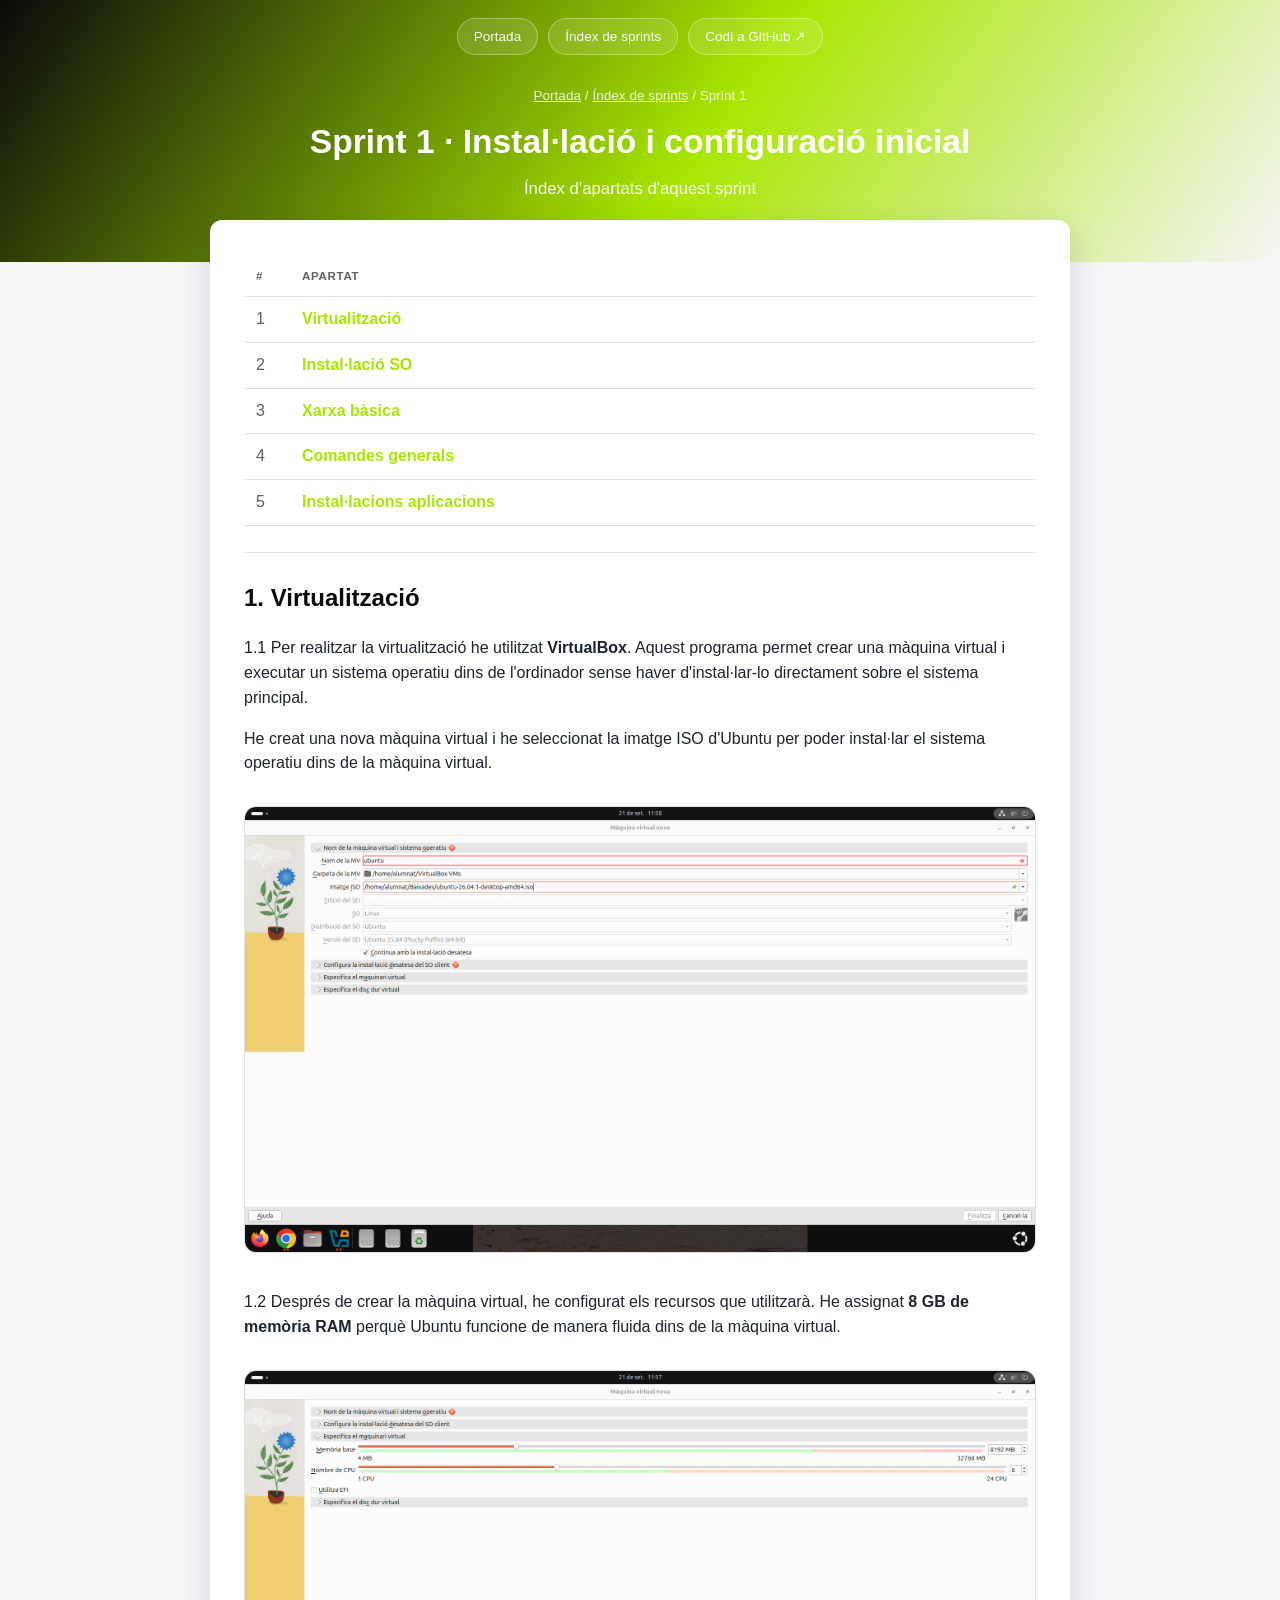
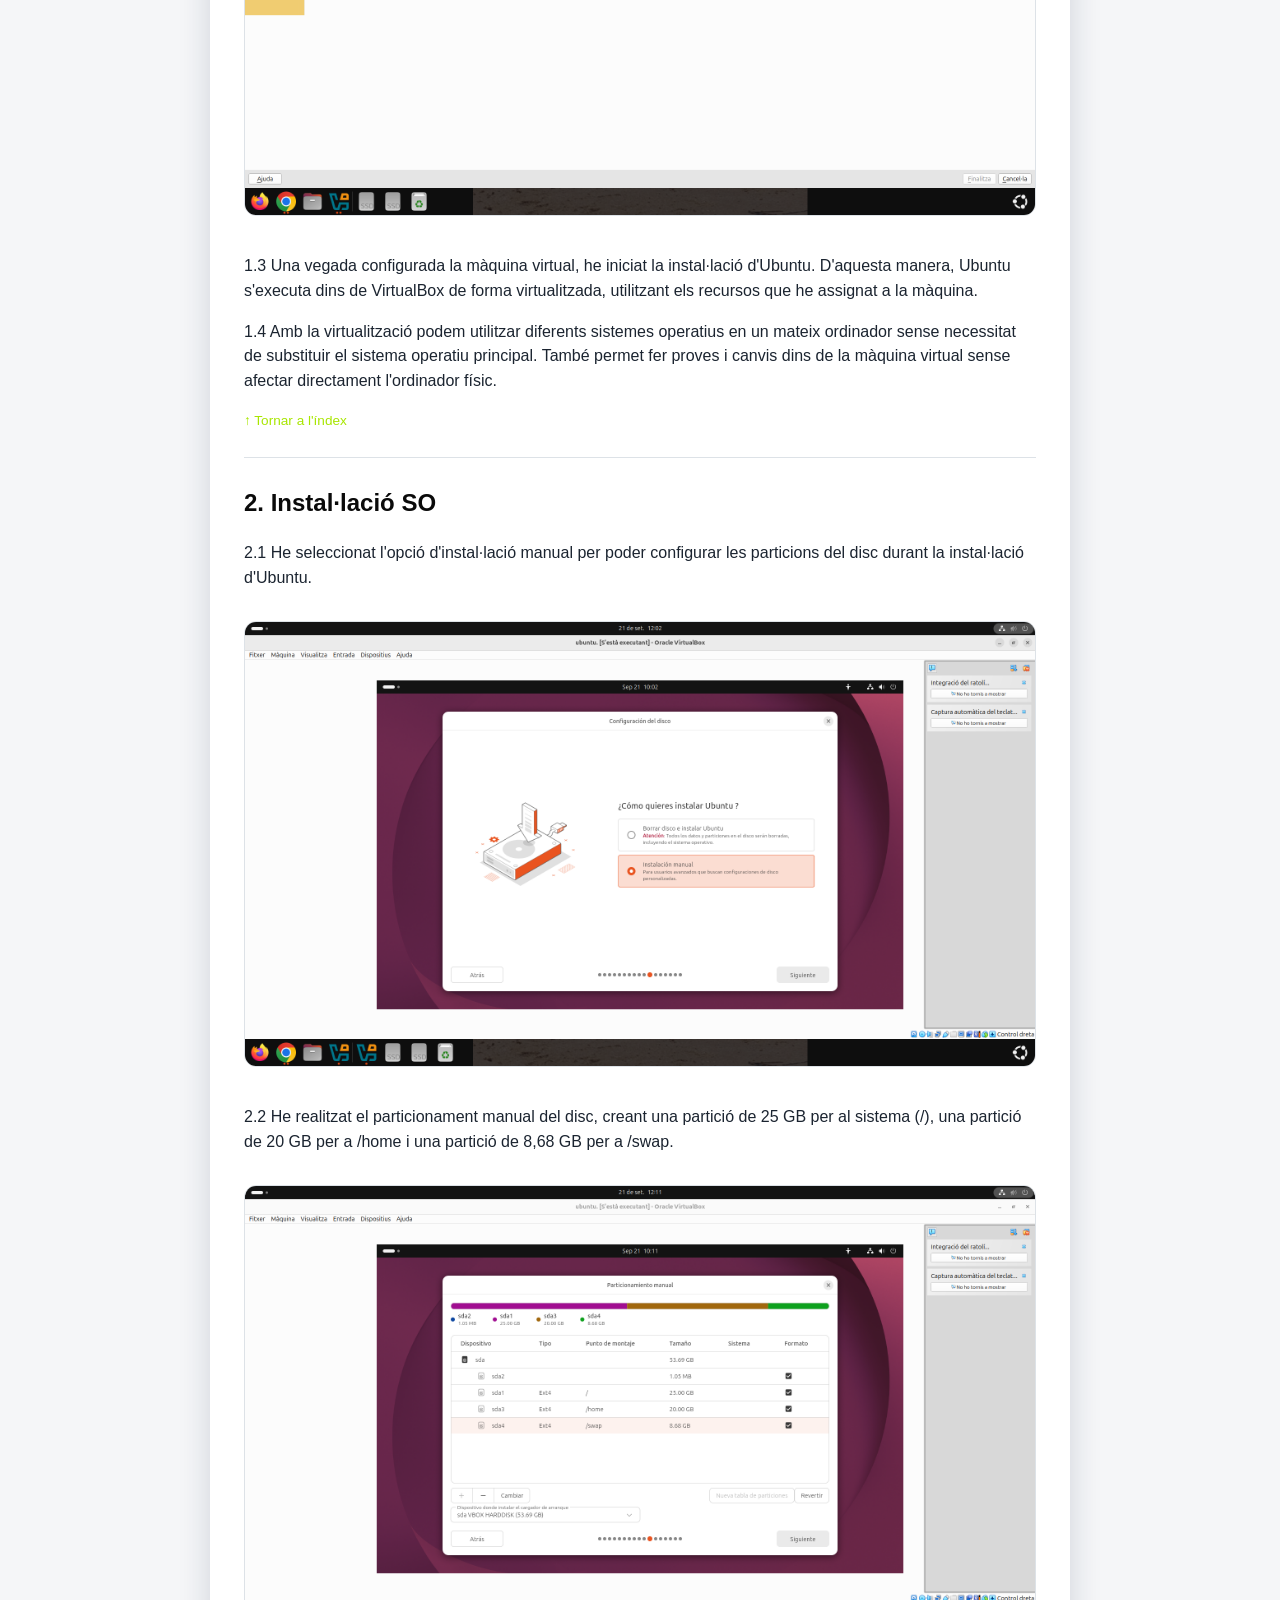
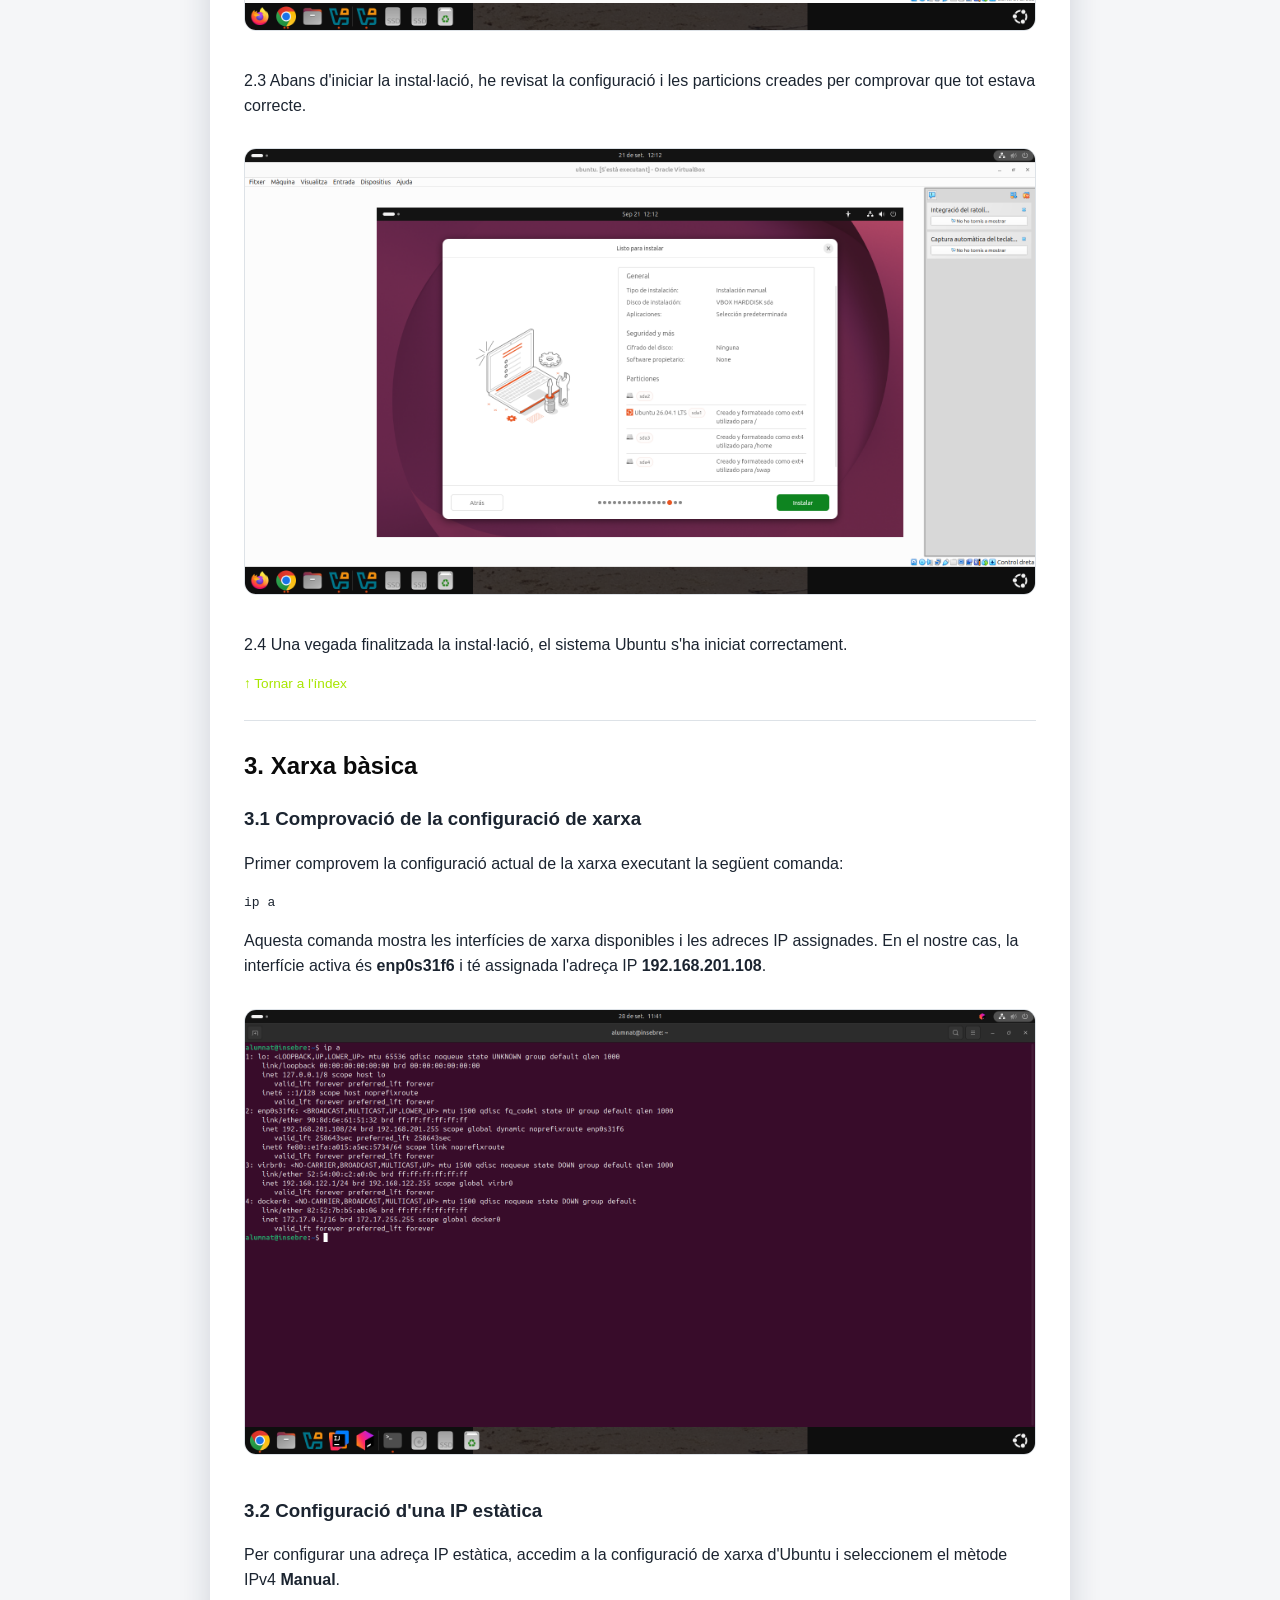
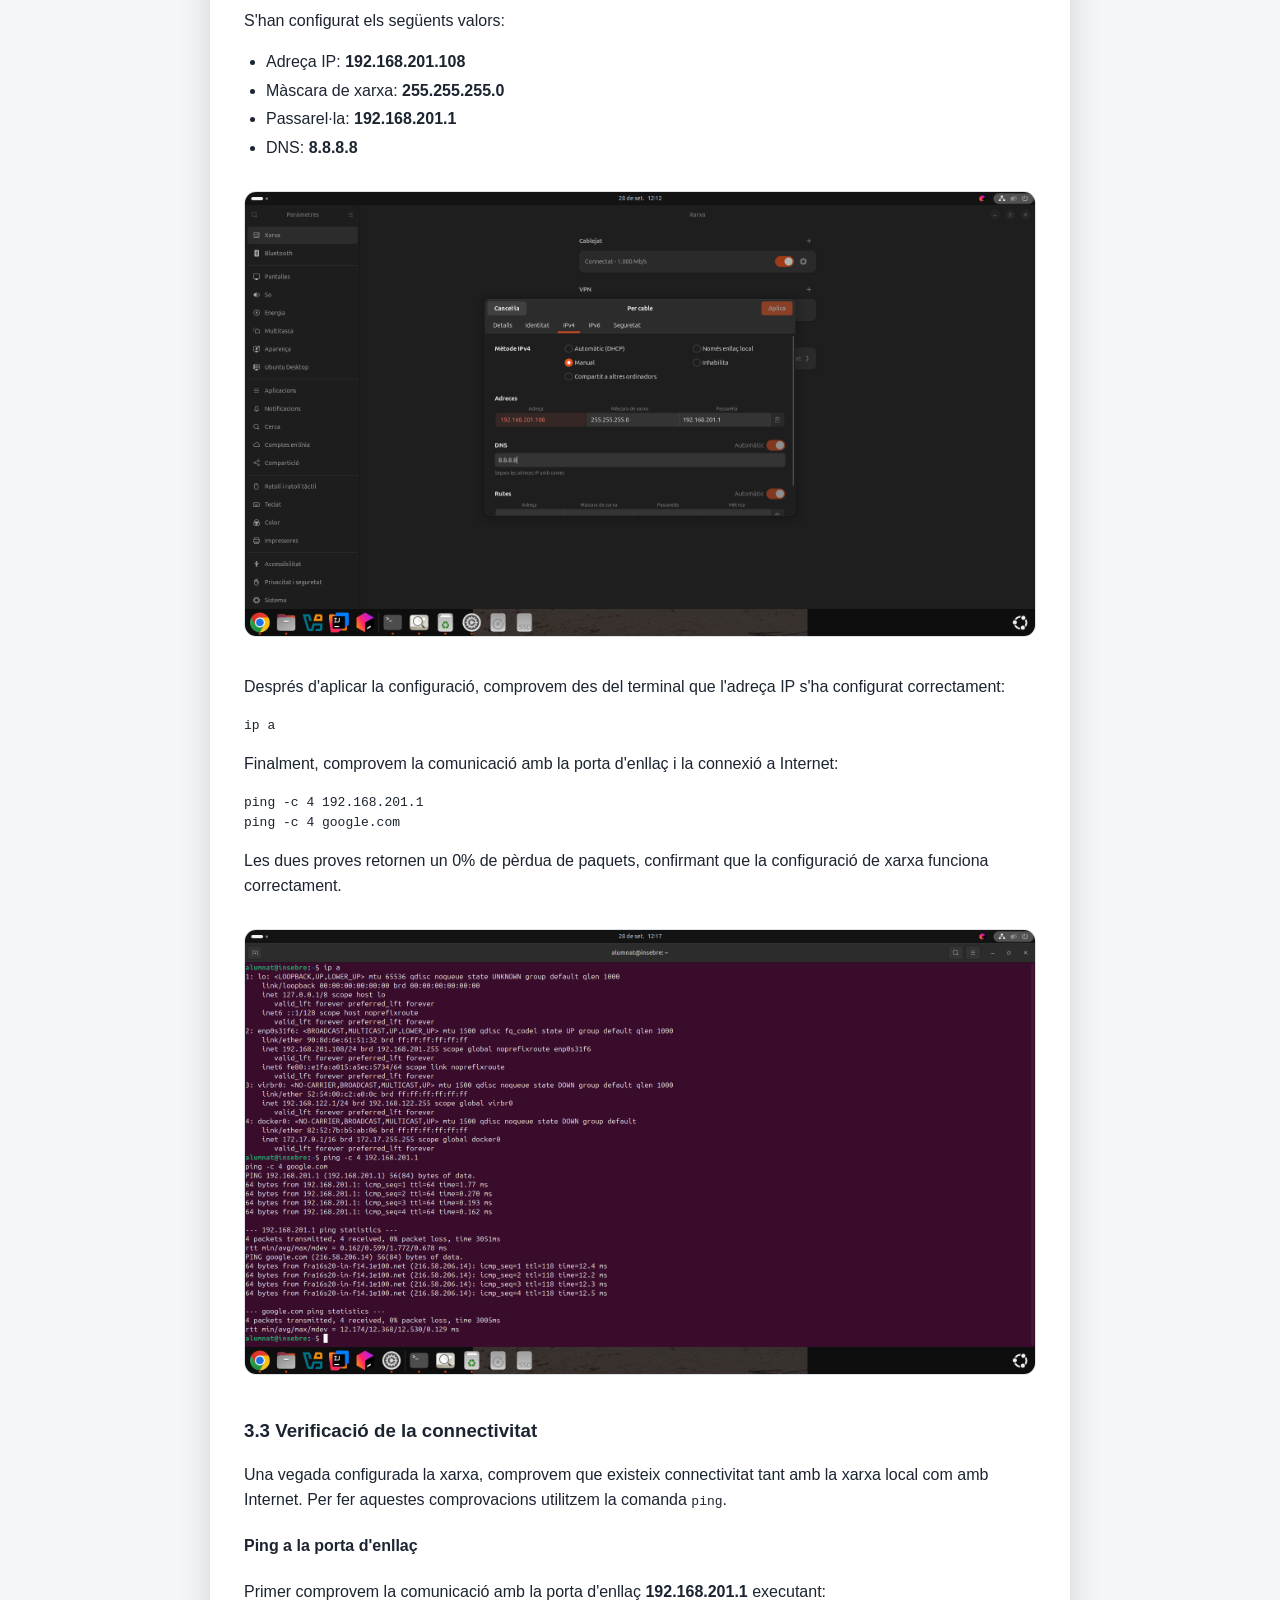
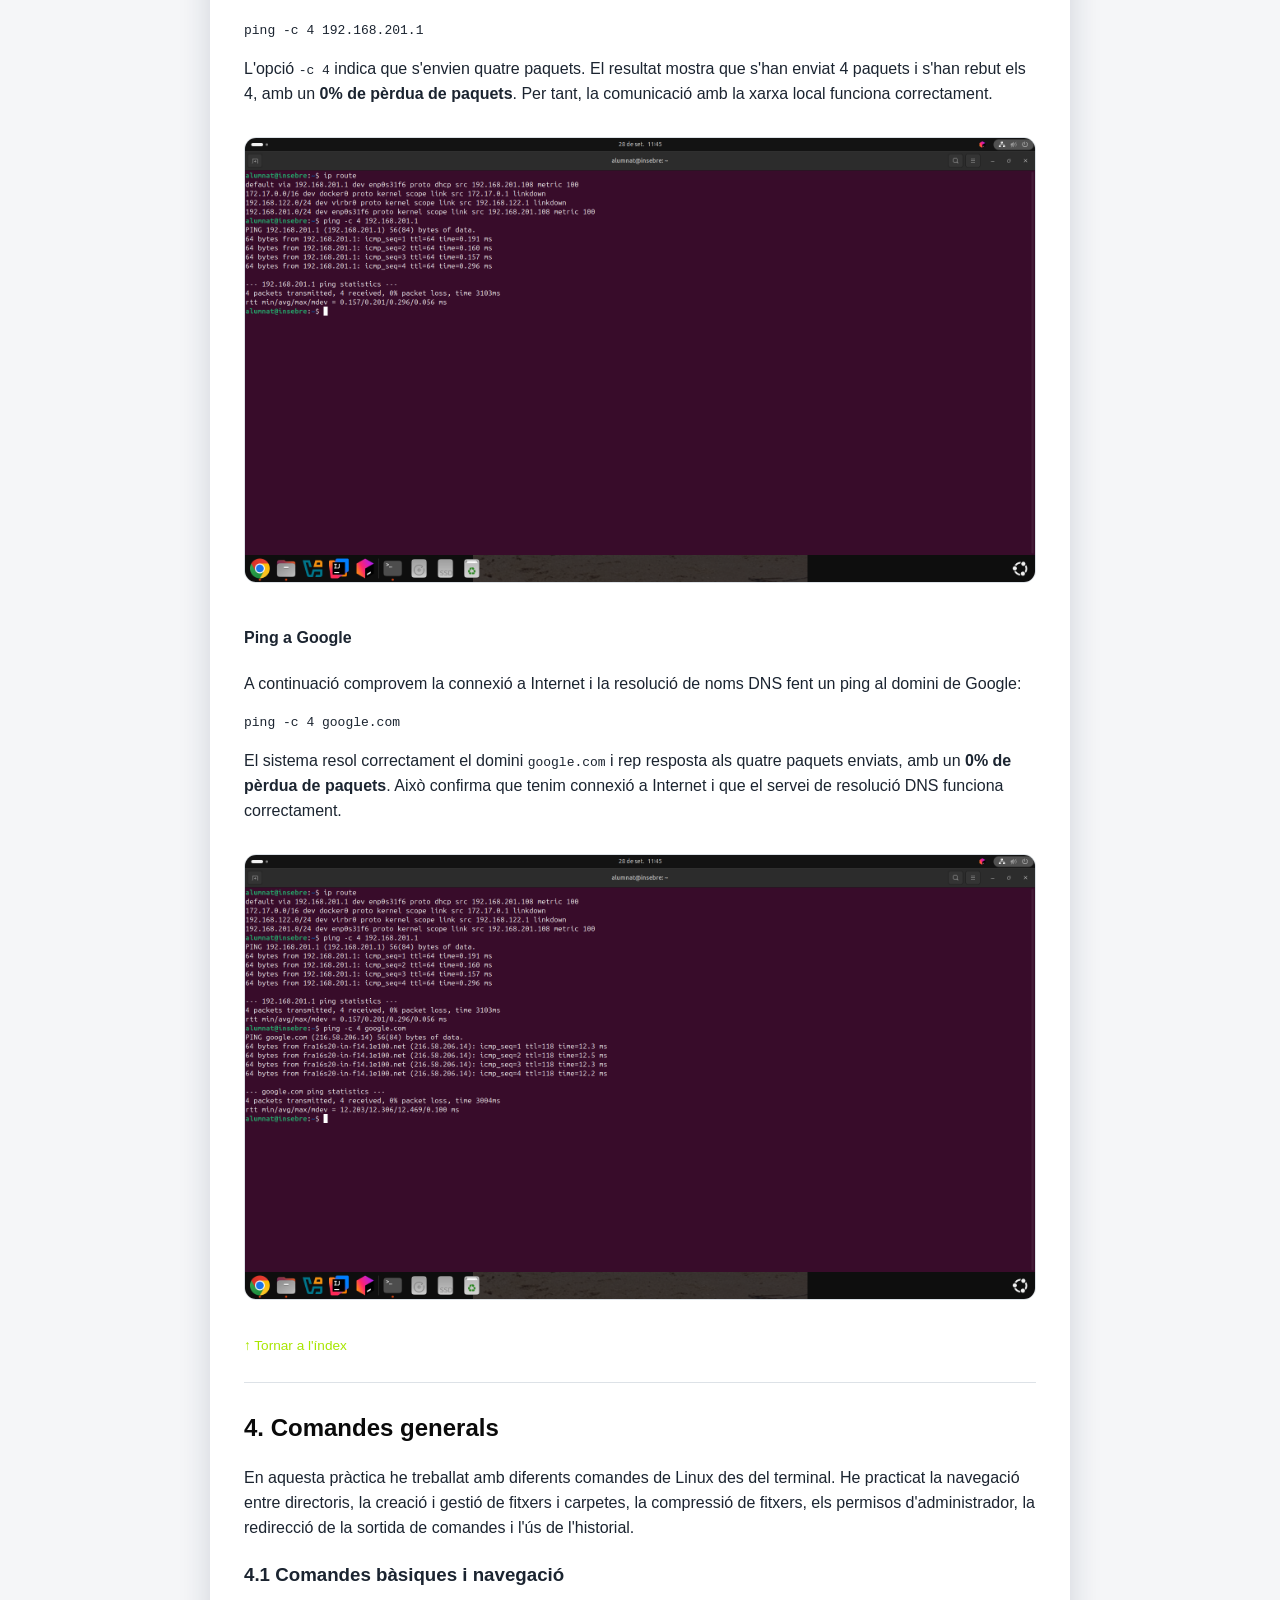
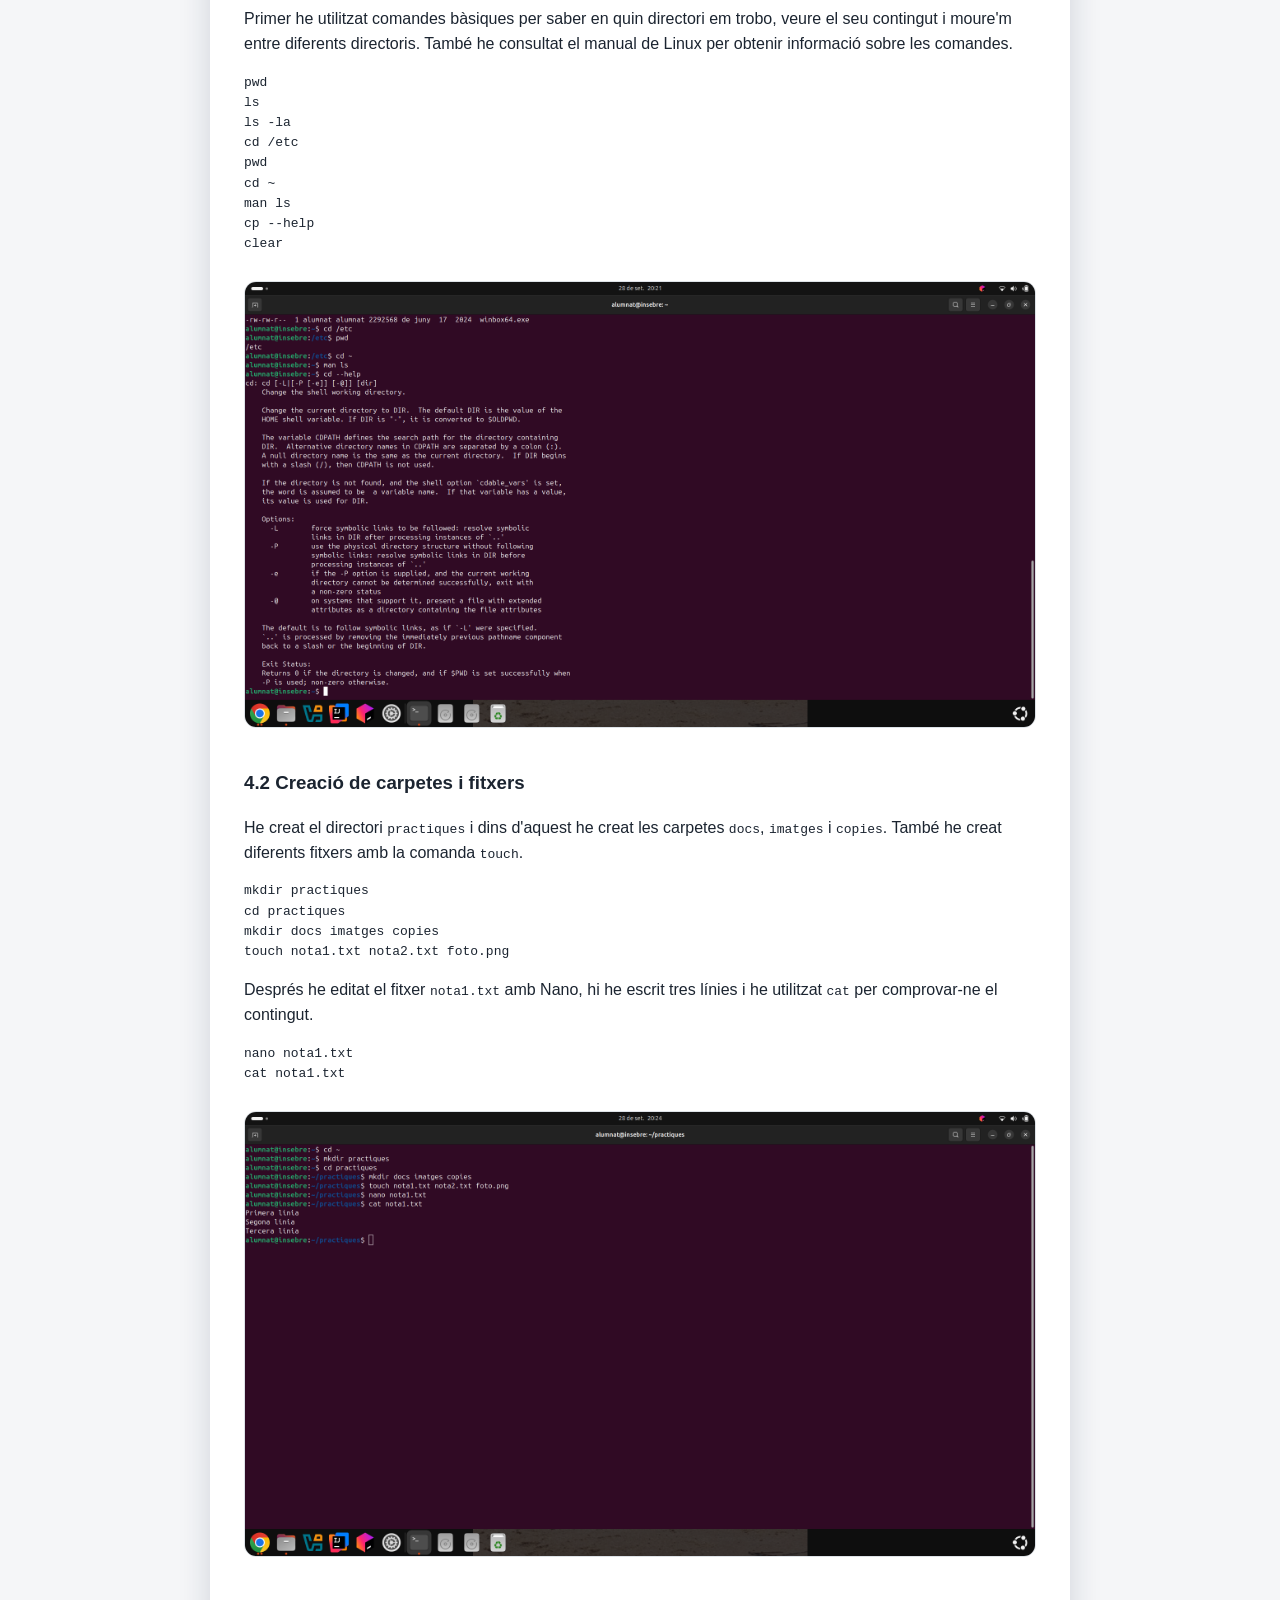
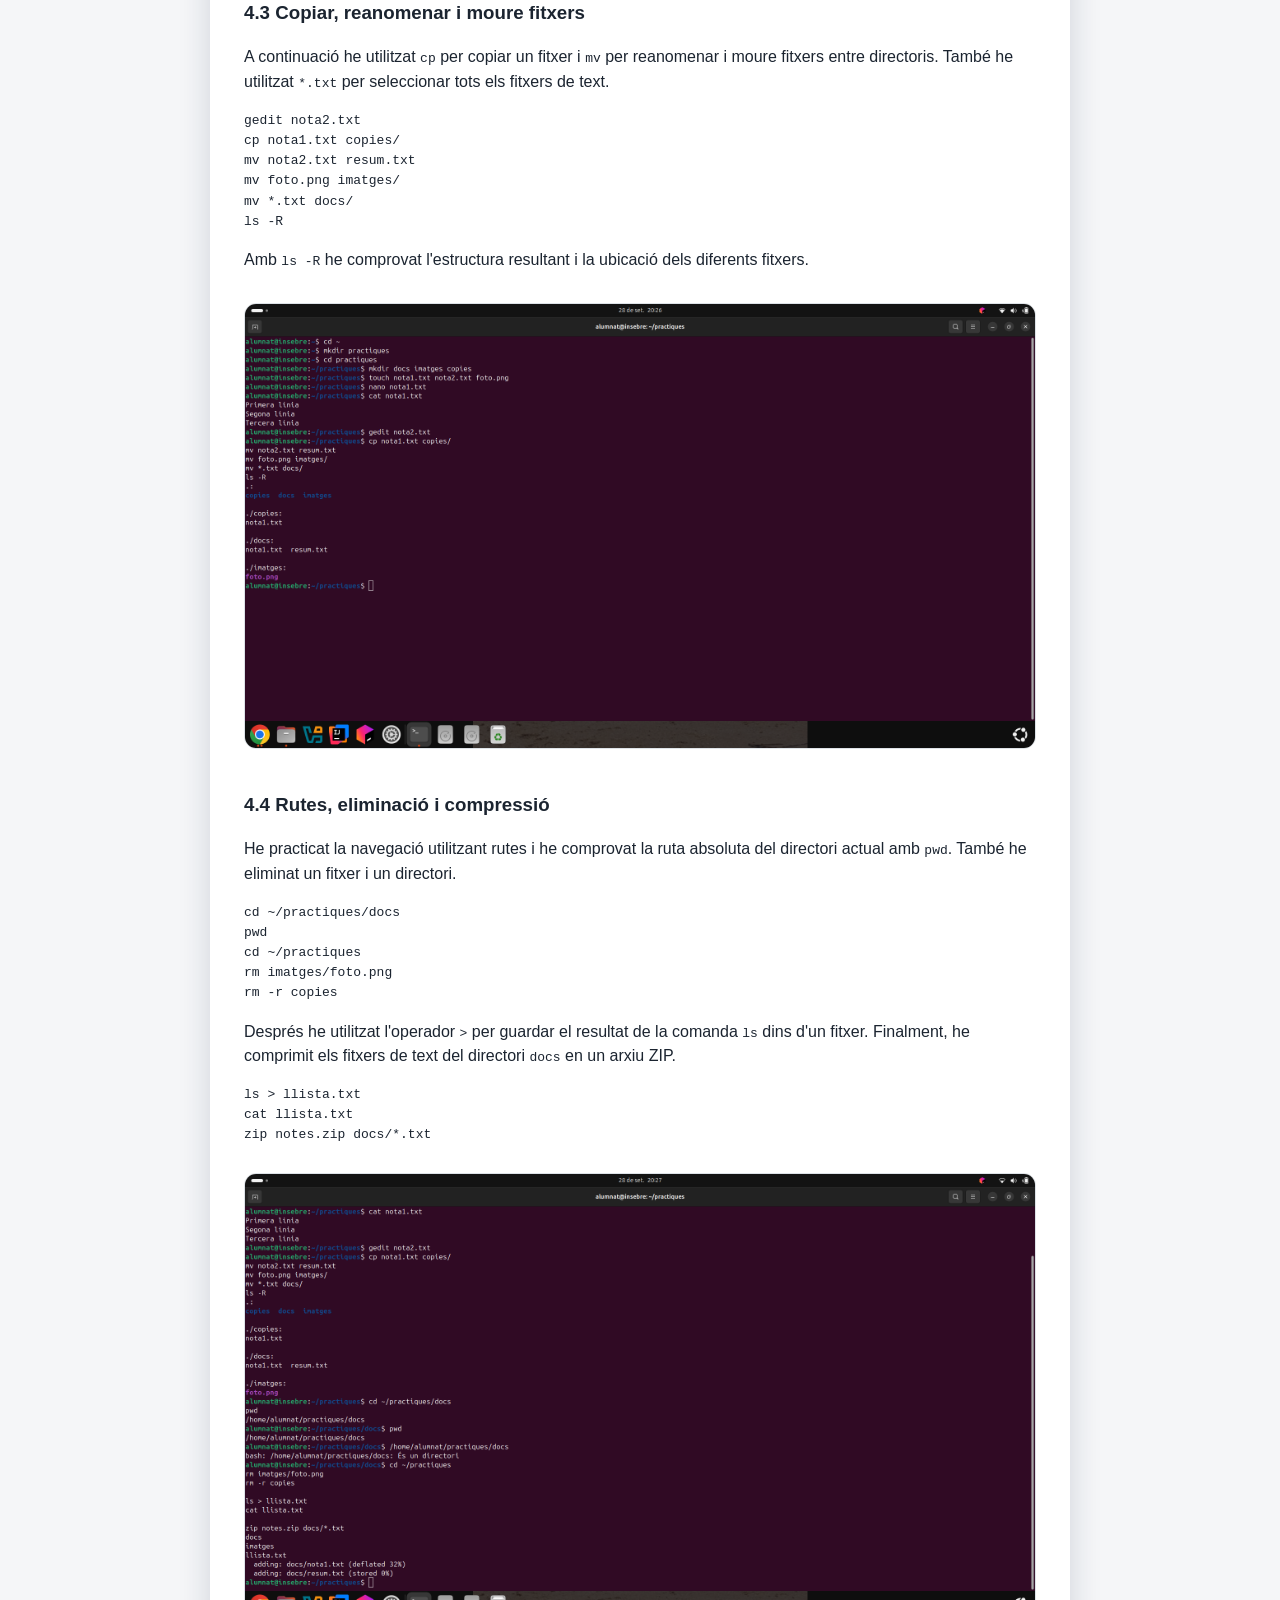
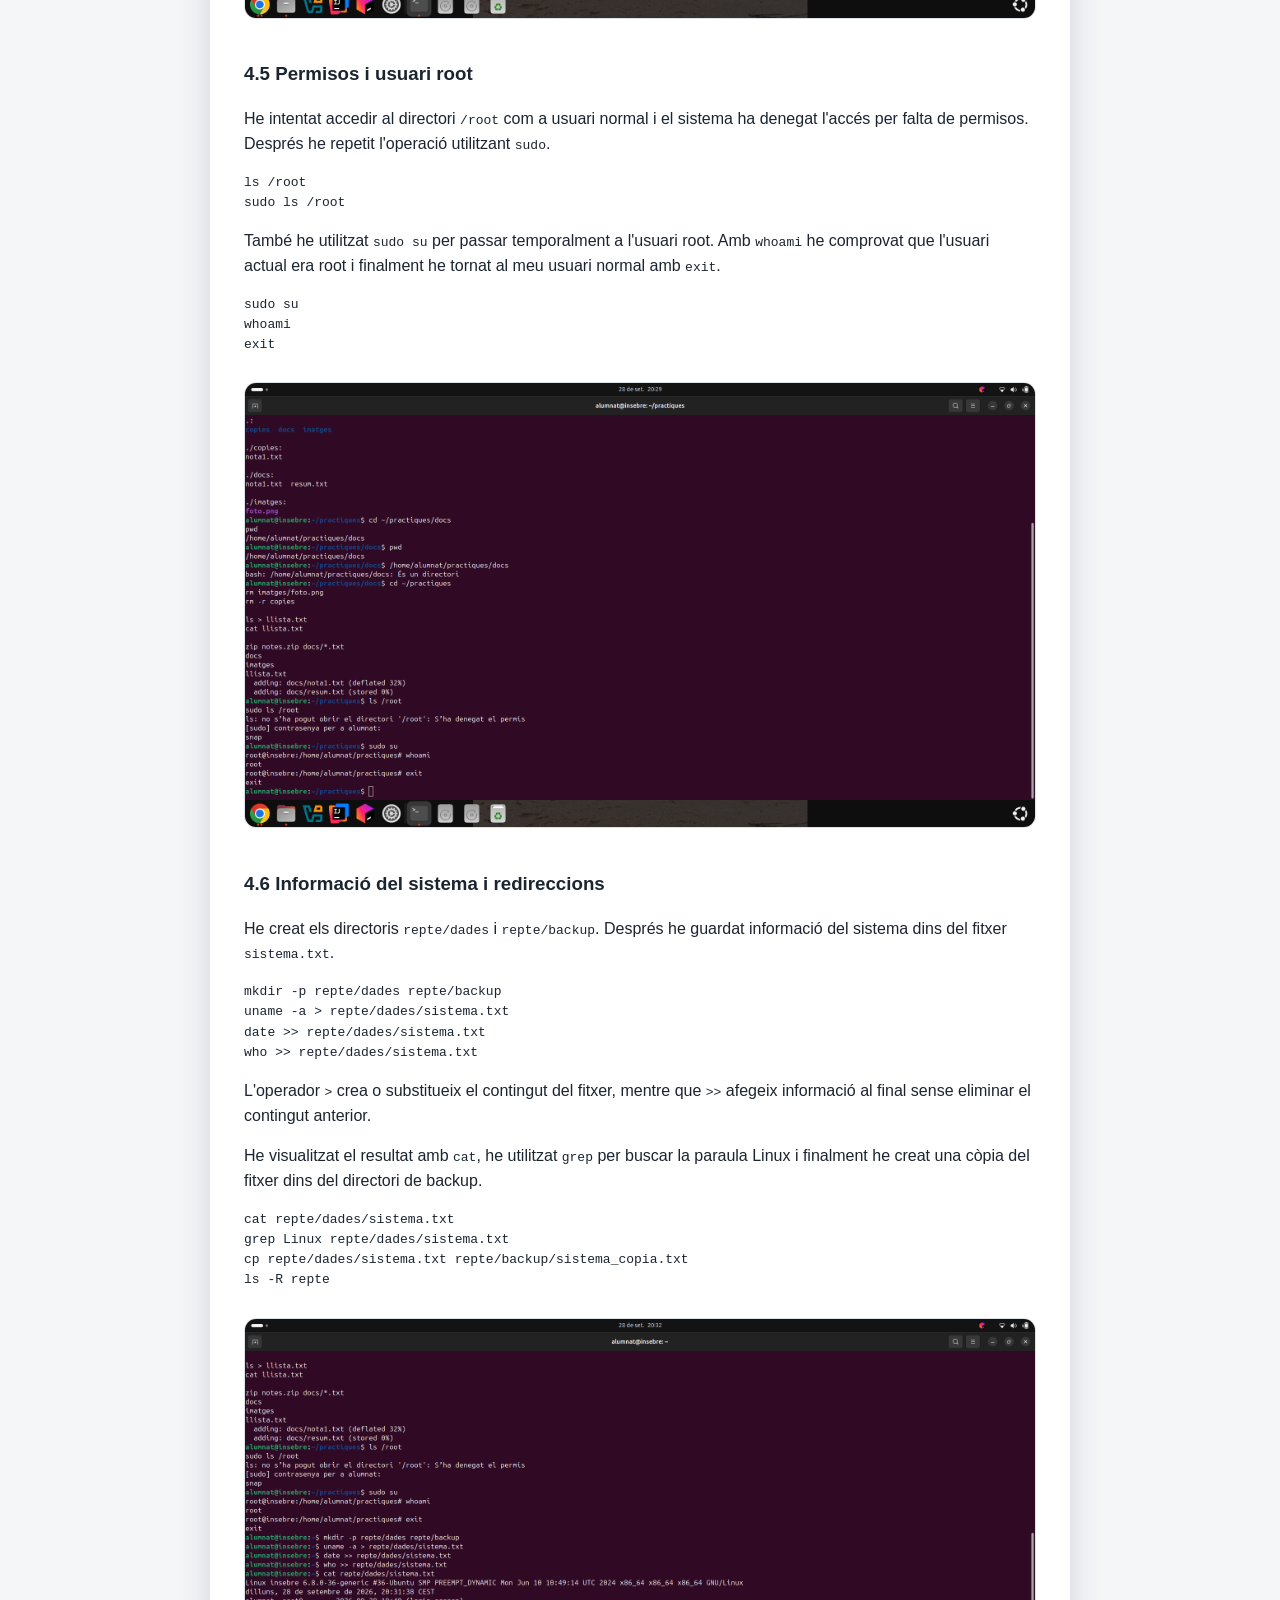
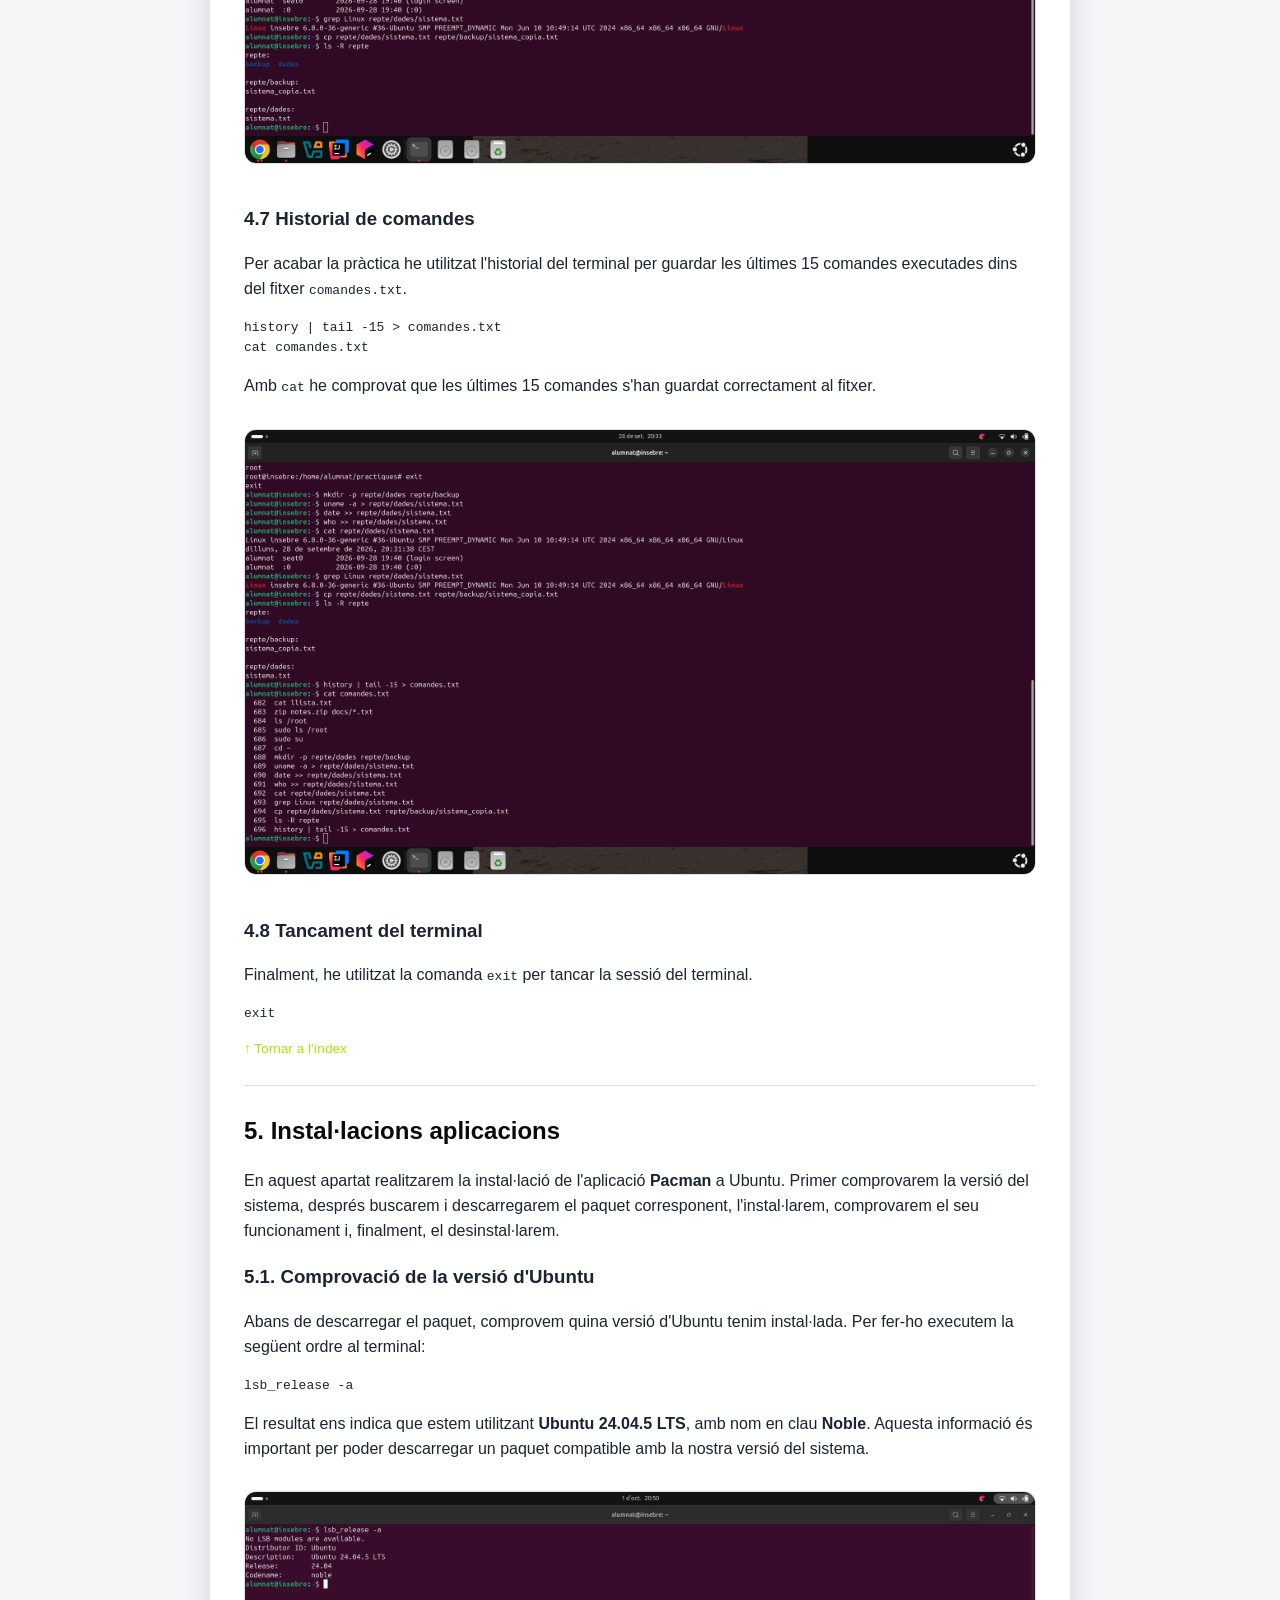
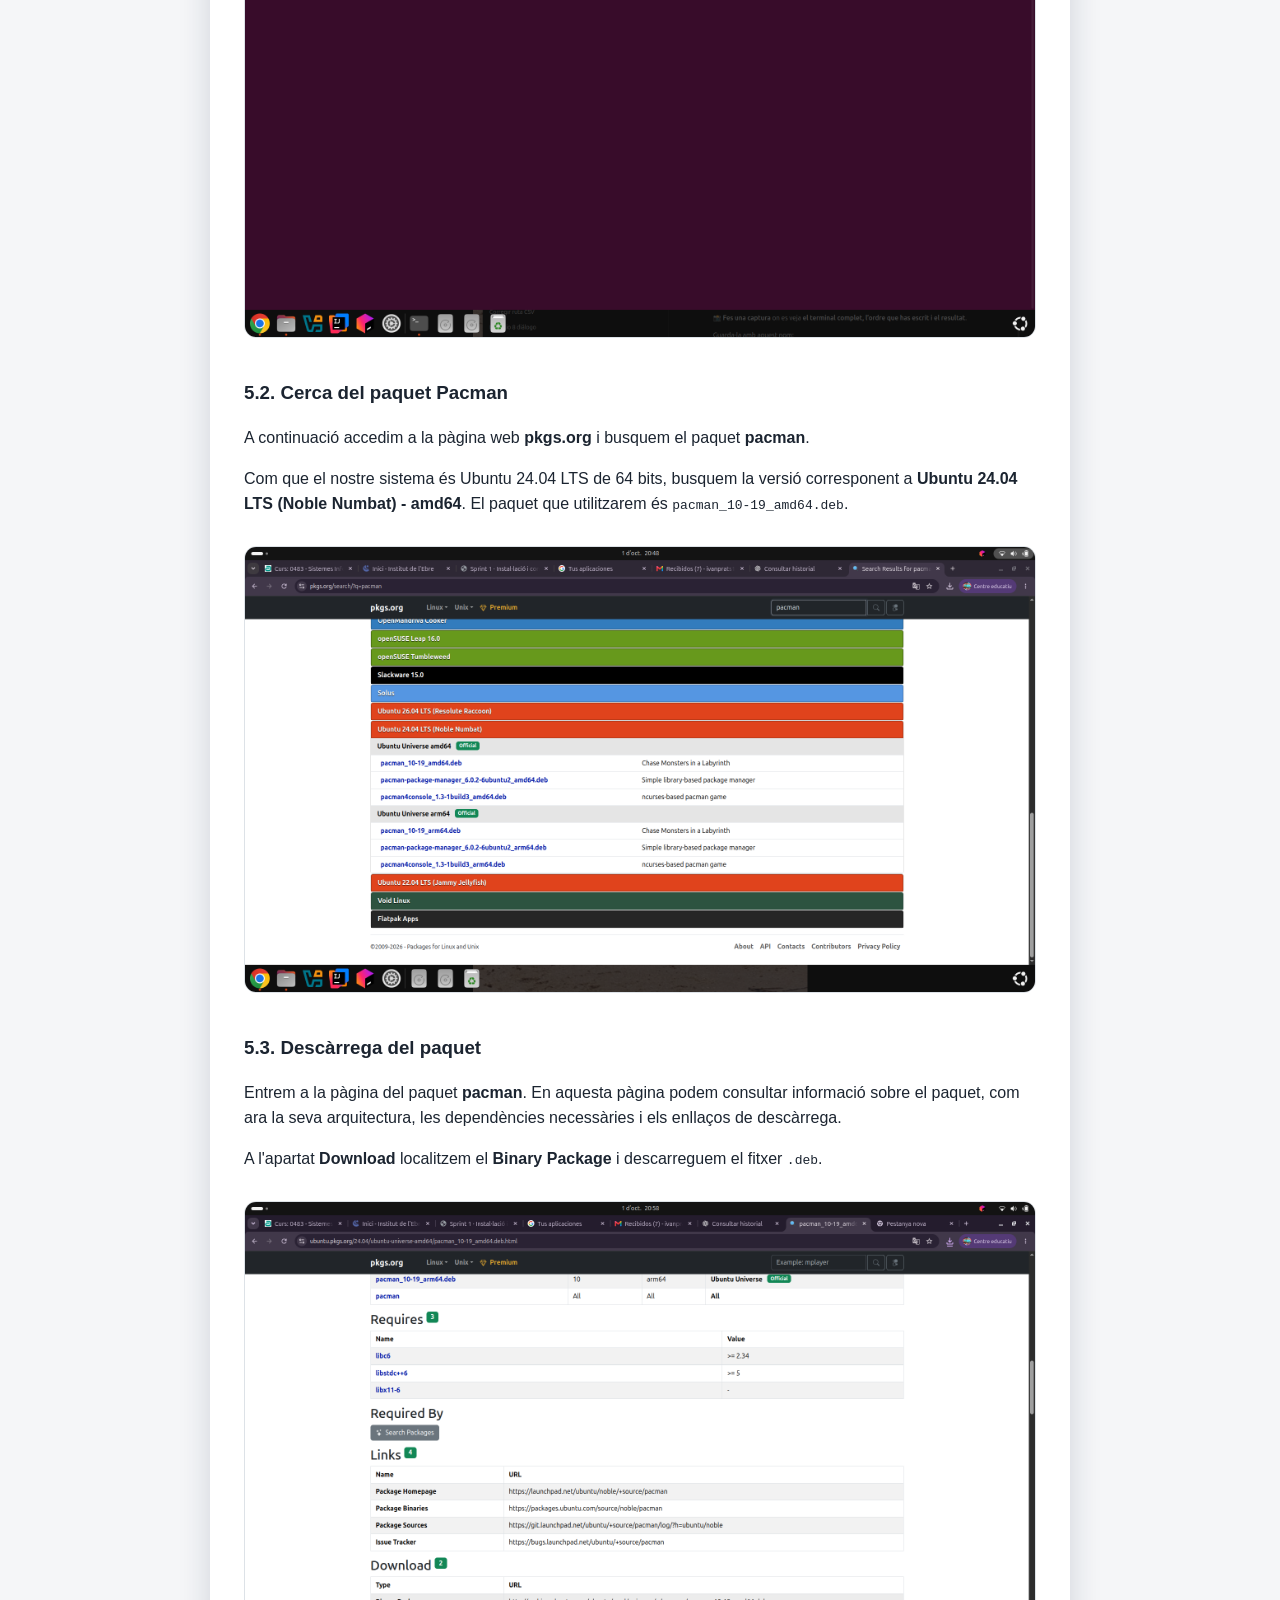
==== sprint1/index.html @ d3eb0d4d "Update index.html" ====
<!DOCTYPE html>
<html lang="ca">
<head>
<meta charset="UTF-8">
<meta name="viewport" content="width=device-width, initial-scale=1.0">
<title>Sprint 1 · Instal·lació i configuració inicial</title>
<link rel="stylesheet" href="../css/estils.css">
</head>
<body>

<header class="hero">
  <nav class="hero-nav">
    <a href="../index.html">Portada</a>
    <a href="../sprints.html">Índex de sprints</a>
    <a href="https://github.com/" target="_blank" rel="noopener">Codi a GitHub ↗</a>
  </nav>

  <div class="hero-titol">
    <p class="miguetes">
      <a href="../index.html">Portada</a> /
      <a href="../sprints.html">Índex de sprints</a> /
      Sprint 1
    </p>

    <h1>Sprint 1 · Instal·lació i configuració inicial</h1>
    <p class="subtitol">Índex d'apartats d'aquest sprint</p>
  </div>
</header>

<main class="contenidor">

<section class="panell">

<a id="index-apartats"></a>

<table class="taula-apartats">
  <thead>
    <tr>
      <th>#</th>
      <th>Apartat</th>
    </tr>
  </thead>

  <tbody>
    <tr><td>1</td><td><a href="#apartat1">Virtualització</a></td></tr>
    <tr><td>2</td><td><a href="#apartat2">Instal·lació SO</a></td></tr>
    <tr><td>3</td><td><a href="#apartat3">Xarxa bàsica</a></td></tr>
    <tr><td>4</td><td><a href="#apartat4">Comandes generals</a></td></tr>
    <tr><td>5</td><td><a href="#apartat5">Instal·lacions aplicacions</a></td></tr>
  </tbody>
</table>

<article class="apartat" id="apartat1">

<h2>1. Virtualització</h2>

<p>
1.1 Per realitzar la virtualització he utilitzat <strong>VirtualBox</strong>.
Aquest programa permet crear una màquina virtual i executar un sistema
operatiu dins de l'ordinador sense haver d'instal·lar-lo directament
sobre el sistema principal.
</p>

<p>
He creat una nova màquina virtual i he seleccionat la imatge ISO
d'Ubuntu per poder instal·lar el sistema operatiu dins de la màquina
virtual.
</p>

<img src="../img/creació-màquina.png"
     alt="Creació de la màquina virtual amb VirtualBox">


<p>
1.2 Després de crear la màquina virtual, he configurat els recursos
que utilitzarà. He assignat <strong>8 GB de memòria RAM</strong>
perquè Ubuntu funcione de manera fluida dins de la màquina virtual.
</p>

<img src="../img/configuracio-recursos.png"
     alt="Configuració dels recursos de la màquina virtual">


<p>
1.3 Una vegada configurada la màquina virtual, he iniciat la instal·lació
d'Ubuntu. D'aquesta manera, Ubuntu s'executa dins de VirtualBox de forma
virtualitzada, utilitzant els recursos que he assignat a la màquina.
</p>


<p>
1.4 Amb la virtualització podem utilitzar diferents sistemes operatius
en un mateix ordinador sense necessitat de substituir el sistema
operatiu principal. També permet fer proves i canvis dins de la màquina
virtual sense afectar directament l'ordinador físic.
</p>
<p class="tornar-index">
  <a href="#index-apartats">↑ Tornar a l'índex</a>
</p>
</article>
<!-- ================================================= -->
<!-- 2. INSTAL·LACIÓ SO                                -->
<!-- ================================================= -->

<article class="apartat" id="apartat2">

<h2>2. Instal·lació SO</h2>

<p>
2.1 He seleccionat l'opció d'instal·lació manual per poder configurar
les particions del disc durant la instal·lació d'Ubuntu.
</p>

<img src="../img/instalacio-manual.png"
     alt="Selecció de la instal·lació manual d'Ubuntu">


<p>
2.2 He realitzat el particionament manual del disc, creant una partició
de 25 GB per al sistema (/), una partició de 20 GB per a /home
i una partició de 8,68 GB per a /swap.
</p>

<img src="../img/particions.png"
     alt="Particionament manual del disc">


<p>
2.3 Abans d'iniciar la instal·lació, he revisat la configuració i
les particions creades per comprovar que tot estava correcte.
</p>

<img src="../img/dades-finals-instalacio.png"
     alt="Comprovació final abans d'instal·lar Ubuntu">


<p>
2.4 Una vegada finalitzada la instal·lació, el sistema Ubuntu s'ha iniciat
correctament.
</p>

<p class="tornar-index">
  <a href="#index-apartats">↑ Tornar a l'índex</a>
</p>

</article>

<!-- ================================================= -->
<!-- 6. XARXA BÀSICA                                   -->
<!-- ================================================= -->

<article class="apartat" id="apartat3">

<h2>3. Xarxa bàsica</h2>


<h3>3.1 Comprovació de la configuració de xarxa</h3>

<p>
Primer comprovem la configuració actual de la xarxa executant
la següent comanda:
</p>

<pre><code>ip a</code></pre>

<p>
Aquesta comanda mostra les interfícies de xarxa disponibles i
les adreces IP assignades. En el nostre cas, la interfície activa
és <strong>enp0s31f6</strong> i té assignada l'adreça IP
<strong>192.168.201.108</strong>.
</p>

<img src="../img/ip-a.png"
     alt="Resultat de la comanda ip a">


<h3>3.2 Configuració d'una IP estàtica</h3>

<p>
Per configurar una adreça IP estàtica, accedim a la configuració
de xarxa d'Ubuntu i seleccionem el mètode IPv4
<strong>Manual</strong>.
</p>

<p>S'han configurat els següents valors:</p>

<ul>
  <li>Adreça IP: <strong>192.168.201.108</strong></li>
  <li>Màscara de xarxa: <strong>255.255.255.0</strong></li>
  <li>Passarel·la: <strong>192.168.201.1</strong></li>
  <li>DNS: <strong>8.8.8.8</strong></li>
</ul>

<img src="../img/ip-estatica-interficie.png"
     alt="Configuració manual de l'adreça IPv4">


<p>
Després d'aplicar la configuració, comprovem des del terminal
que l'adreça IP s'ha configurat correctament:
</p>

<pre><code>ip a</code></pre>

<p>
Finalment, comprovem la comunicació amb la porta d'enllaç
i la connexió a Internet:
</p>

<pre><code>ping -c 4 192.168.201.1
ping -c 4 google.com</code></pre>

<p>
Les dues proves retornen un 0% de pèrdua de paquets,
confirmant que la configuració de xarxa funciona correctament.
</p>

<img src="../img/comprovacio-ip-estatica.png"
     alt="Comprovació de la IP estàtica i connectivitat">


<h3>3.3 Verificació de la connectivitat</h3>

<p>
Una vegada configurada la xarxa, comprovem que existeix
connectivitat tant amb la xarxa local com amb Internet.
Per fer aquestes comprovacions utilitzem la comanda
<code>ping</code>.
</p>


<h4>Ping a la porta d'enllaç</h4>

<p>
Primer comprovem la comunicació amb la porta d'enllaç
<strong>192.168.201.1</strong> executant:
</p>

<pre><code>ping -c 4 192.168.201.1</code></pre>

<p>
L'opció <code>-c 4</code> indica que s'envien quatre paquets.
El resultat mostra que s'han enviat 4 paquets i s'han rebut
els 4, amb un <strong>0% de pèrdua de paquets</strong>.
Per tant, la comunicació amb la xarxa local funciona correctament.
</p>

<img src="../img/ping.png"
     alt="Ping a la porta d'enllaç">


<h4>Ping a Google</h4>

<p>
A continuació comprovem la connexió a Internet i la resolució
de noms DNS fent un ping al domini de Google:
</p>

<pre><code>ping -c 4 google.com</code></pre>

<p>
El sistema resol correctament el domini <code>google.com</code>
i rep resposta als quatre paquets enviats, amb un
<strong>0% de pèrdua de paquets</strong>.
Això confirma que tenim connexió a Internet i que el servei
de resolució DNS funciona correctament.
</p>

<img src="../img/ping-google.png"
     alt="Ping a Google">

<p class="tornar-index">
  <a href="#index-apartats">↑ Tornar a l'índex</a>
</p>

</article>


<!-- ================================================= -->
<!-- 4. COMANDES GENERALS                              -->
<!-- ================================================= -->

<article class="apartat" id="apartat4">

<h2>4. Comandes generals</h2>

<p>
En aquesta pràctica he treballat amb diferents comandes de Linux
des del terminal. He practicat la navegació entre directoris,
la creació i gestió de fitxers i carpetes, la compressió de fitxers,
els permisos d'administrador, la redirecció de la sortida de comandes
i l'ús de l'historial.
</p>


<h3>4.1 Comandes bàsiques i navegació</h3>

<p>
Primer he utilitzat comandes bàsiques per saber en quin directori
em trobo, veure el seu contingut i moure'm entre diferents directoris.
També he consultat el manual de Linux per obtenir informació sobre
les comandes.
</p>

<pre><code>pwd
ls
ls -la
cd /etc
pwd
cd ~
man ls
cp --help
clear</code></pre>

<img src="../img/comandes-basiques.png"
     alt="Comandes bàsiques i navegació pel terminal">


<h3>4.2 Creació de carpetes i fitxers</h3>

<p>
He creat el directori <code>practiques</code> i dins d'aquest
he creat les carpetes <code>docs</code>, <code>imatges</code>
i <code>copies</code>. També he creat diferents fitxers amb
la comanda <code>touch</code>.
</p>

<pre><code>mkdir practiques
cd practiques
mkdir docs imatges copies
touch nota1.txt nota2.txt foto.png</code></pre>

<p>
Després he editat el fitxer <code>nota1.txt</code> amb Nano,
hi he escrit tres línies i he utilitzat <code>cat</code> per
comprovar-ne el contingut.
</p>

<pre><code>nano nota1.txt
cat nota1.txt</code></pre>

<img src="../img/creacio-fitxers.png"
     alt="Creació de carpetes i fitxers">


<h3>4.3 Copiar, reanomenar i moure fitxers</h3>

<p>
A continuació he utilitzat <code>cp</code> per copiar un fitxer
i <code>mv</code> per reanomenar i moure fitxers entre directoris.
També he utilitzat <code>*.txt</code> per seleccionar tots els
fitxers de text.
</p>

<pre><code>gedit nota2.txt
cp nota1.txt copies/
mv nota2.txt resum.txt
mv foto.png imatges/
mv *.txt docs/
ls -R</code></pre>

<p>
Amb <code>ls -R</code> he comprovat l'estructura resultant i
la ubicació dels diferents fitxers.
</p>

<img src="../img/moure-fitxers.png"
     alt="Còpia i moviment de fitxers">


<h3>4.4 Rutes, eliminació i compressió</h3>

<p>
He practicat la navegació utilitzant rutes i he comprovat la
ruta absoluta del directori actual amb <code>pwd</code>.
També he eliminat un fitxer i un directori.
</p>

<pre><code>cd ~/practiques/docs
pwd
cd ~/practiques
rm imatges/foto.png
rm -r copies</code></pre>

<p>
Després he utilitzat l'operador <code>&gt;</code> per guardar
el resultat de la comanda <code>ls</code> dins d'un fitxer.
Finalment, he comprimit els fitxers de text del directori
<code>docs</code> en un arxiu ZIP.
</p>

<pre><code>ls &gt; llista.txt
cat llista.txt
zip notes.zip docs/*.txt</code></pre>

<img src="../img/rutes-compressio.png"
     alt="Rutes, eliminació i compressió de fitxers">


<h3>4.5 Permisos i usuari root</h3>

<p>
He intentat accedir al directori <code>/root</code> com a
usuari normal i el sistema ha denegat l'accés per falta de
permisos. Després he repetit l'operació utilitzant
<code>sudo</code>.
</p>

<pre><code>ls /root
sudo ls /root</code></pre>

<p>
També he utilitzat <code>sudo su</code> per passar temporalment
a l'usuari root. Amb <code>whoami</code> he comprovat que
l'usuari actual era root i finalment he tornat al meu usuari
normal amb <code>exit</code>.
</p>

<pre><code>sudo su
whoami
exit</code></pre>

<img src="../img/permisos-root.png"
     alt="Permisos d'administrador i usuari root">


<h3>4.6 Informació del sistema i redireccions</h3>

<p>
He creat els directoris <code>repte/dades</code> i
<code>repte/backup</code>. Després he guardat informació
del sistema dins del fitxer <code>sistema.txt</code>.
</p>

<pre><code>mkdir -p repte/dades repte/backup
uname -a &gt; repte/dades/sistema.txt
date &gt;&gt; repte/dades/sistema.txt
who &gt;&gt; repte/dades/sistema.txt</code></pre>

<p>
L'operador <code>&gt;</code> crea o substitueix el contingut
del fitxer, mentre que <code>&gt;&gt;</code> afegeix informació
al final sense eliminar el contingut anterior.
</p>

<p>
He visualitzat el resultat amb <code>cat</code>, he utilitzat
<code>grep</code> per buscar la paraula Linux i finalment he
creat una còpia del fitxer dins del directori de backup.
</p>

<pre><code>cat repte/dades/sistema.txt
grep Linux repte/dades/sistema.txt
cp repte/dades/sistema.txt repte/backup/sistema_copia.txt
ls -R repte</code></pre>

<img src="../img/informacio-sistema.png"
     alt="Informació del sistema i redirecció de comandes">


<h3>4.7 Historial de comandes</h3>

<p>
Per acabar la pràctica he utilitzat l'historial del terminal
per guardar les últimes 15 comandes executades dins del fitxer
<code>comandes.txt</code>.
</p>

<pre><code>history | tail -15 &gt; comandes.txt
cat comandes.txt</code></pre>

<p>
Amb <code>cat</code> he comprovat que les últimes 15 comandes
s'han guardat correctament al fitxer.
</p>

<img src="../img/historial-comandes.png"
     alt="Últimes 15 comandes de l'historial">


<h3>4.8 Tancament del terminal</h3>

<p>
Finalment, he utilitzat la comanda <code>exit</code> per
tancar la sessió del terminal.
</p>

<pre><code>exit</code></pre>

<p class="tornar-index">
  <a href="#index-apartats">↑ Tornar a l'índex</a>
</p>

</article>


<!-- ================================================= -->
<!-- 5. INSTAL·LACIONS APLICACIONS                     -->
<!-- ================================================= -->

<article class="apartat" id="apartat8">

  <h2>5. Instal·lacions aplicacions</h2>

  <p>
    En aquest apartat realitzarem la instal·lació de l'aplicació
    <strong>Pacman</strong> a Ubuntu. Primer comprovarem la versió del
    sistema, després buscarem i descarregarem el paquet corresponent,
    l'instal·larem, comprovarem el seu funcionament i, finalment,
    el desinstal·larem.
  </p>


  <h3>5.1. Comprovació de la versió d'Ubuntu</h3>

  <p>
    Abans de descarregar el paquet, comprovem quina versió d'Ubuntu
    tenim instal·lada. Per fer-ho executem la següent ordre al terminal:
  </p>

  <pre><code>lsb_release -a</code></pre>

  <p>
    El resultat ens indica que estem utilitzant
    <strong>Ubuntu 24.04.5 LTS</strong>, amb nom en clau
    <strong>Noble</strong>. Aquesta informació és important per poder
    descarregar un paquet compatible amb la nostra versió del sistema.
  </p>

  <img src="../img/8_1_version_ubuntu.png.png"
       alt="Comprovació de la versió d'Ubuntu">


  <h3>5.2. Cerca del paquet Pacman</h3>

  <p>
    A continuació accedim a la pàgina web <strong>pkgs.org</strong>
    i busquem el paquet <strong>pacman</strong>.
  </p>

  <p>
    Com que el nostre sistema és Ubuntu 24.04 LTS de 64 bits,
    busquem la versió corresponent a
    <strong>Ubuntu 24.04 LTS (Noble Numbat) - amd64</strong>.
    El paquet que utilitzarem és
    <code>pacman_10-19_amd64.deb</code>.
  </p>

  <img src="../img/8_2_busqueda_pacman.png"
       alt="Cerca del paquet Pacman a pkgs.org">


  <h3>5.3. Descàrrega del paquet</h3>

  <p>
    Entrem a la pàgina del paquet <strong>pacman</strong>.
    En aquesta pàgina podem consultar informació sobre el paquet,
    com ara la seva arquitectura, les dependències necessàries
    i els enllaços de descàrrega.
  </p>

  <p>
    A l'apartat <strong>Download</strong> localitzem el
    <strong>Binary Package</strong> i descarreguem el fitxer
    <code>.deb</code>.
  </p>

  <img src="../img/8_3_paquet_pacman.png"
       alt="Informació i descàrrega del paquet Pacman">

  <p>
    Una vegada descarregat, guardem el paquet dins d'una carpeta
    anomenada <strong>pacman</strong> situada a l'Escriptori.
    Accedim a aquesta carpeta des del terminal i utilitzem
    l'ordre <code>ls</code> per comprovar que el fitxer està disponible.
  </p>

  <pre><code>cd ~/Escriptori/pacman
ls</code></pre>

  <p>
    Podem veure que el paquet
    <code>pacman_10-19_amd64 (1).deb</code>
    es troba correctament dins de la carpeta.
  </p>

  <img src="../img/8_4_pacman_descarregat.png"
       alt="Paquet Pacman descarregat">


  <h3>5.4. Instal·lació de Pacman</h3>

  <p>
    Amb el paquet descarregat, procedim a instal·lar-lo des del
    terminal mitjançant <code>apt</code> i utilitzant permisos
    d'administrador.
  </p>

  <pre><code>sudo apt install "./pacman_10-19_amd64 (1).deb"</code></pre>

  <p>
    Quan finalitza la instal·lació, comprovem que Pacman està
    instal·lat correctament amb la següent ordre:
  </p>

  <pre><code>dpkg -l | grep pacman</code></pre>

  <p>
    El resultat mostra el paquet <strong>pacman</strong>,
    la versió <strong>10-19</strong> i l'arquitectura
    <strong>amd64</strong>. Això confirma que la instal·lació
    s'ha realitzat correctament.
  </p>

  <img src="../img/8_5_installacio_comprovacio_pacman.png"
       alt="Instal·lació i comprovació de Pacman">


  <h3>5.5. Execució de Pacman</h3>

  <p>
    Una vegada instal·lat el programa, comprovem que funciona
    correctament. Per executar-lo escrivim al terminal:
  </p>

  <pre><code>pacman</code></pre>

  <p>
    En executar l'ordre s'obre el joc Pacman, fet que confirma
    que l'aplicació s'ha instal·lat i funciona correctament.
  </p>

  <img src="../img/8_6_execucio_pacman.png"
       alt="Execució del joc Pacman">


  <h3>5.6. Desinstal·lació de Pacman</h3>

  <p>
    Finalment, procedim a desinstal·lar l'aplicació.
    Per eliminar el paquet utilitzem la següent ordre:
  </p>

  <pre><code>sudo apt remove pacman</code></pre>

  <p>
    Després de completar la desinstal·lació, tornem a comprovar
    si el paquet està instal·lat executant:
  </p>

  <pre><code>dpkg -l | grep pacman</code></pre>

  <p>
    En aquesta ocasió l'ordre no mostra cap resultat.
    Això confirma que <strong>Pacman ha estat desinstal·lat
    correctament del sistema</strong>.
  </p>

  <img src="../img/8_7_desinstallacio_comprovacio_pacman.png"
       alt="Desinstal·lació i comprovació de Pacman">

  <h3>5.7. Instal·lació de VLC amb DPKG</h3>

  <p>
    En aquest apartat he instal·lat l'aplicació
    <strong>VLC Media Player</strong> utilitzant
    <strong>DPKG</strong>, una eina que permet instal·lar
    paquets <code>.deb</code> directament des del terminal.
  </p>


  <h3>5.7.1. Descàrrega del paquet VLC</h3>

  <p>
    Primer he comprovat que el sistema utilitza Ubuntu 24.04
    amb arquitectura <code>amd64</code>. Després he buscat
    a pkgs.org el paquet de VLC compatible amb aquesta versió
    del sistema.
  </p>

  <p>
    He seleccionat i descarregat el paquet:
    <code>vlc_3.0.20-3build6_amd64.deb</code>.
  </p>

  <img src="../img/8_8_descarrega_vlc_dpkg.png"
       alt="Descàrrega del paquet DEB de VLC">


  <h3>5.7.2. Instal·lació de VLC amb DPKG</h3>

  <p>
    Una vegada descarregat el paquet, l'he guardat dins
    d'una carpeta anomenada <code>vlc</code> a l'Escriptori.
    Des del terminal he accedit a aquesta carpeta i he
    comprovat el contingut amb:
  </p>

  <pre><code>cd ~/Escriptori/vlc
ls</code></pre>

  <p>
    A continuació he intentat instal·lar VLC utilitzant
    directament <strong>DPKG</strong>:
  </p>

  <pre><code>sudo dpkg -i vlc_3.0.20-3build6_amd64.deb</code></pre>

  <p>
    Durant la instal·lació, DPKG ha detectat que faltaven
    diverses dependències necessàries per poder configurar
    VLC correctament.
  </p>

  <img src="../img/8_9_installacio_vlc_dpkg_dependencias.png"
       alt="Instal·lació de VLC amb DPKG i error de dependències">


  <h3>5.7.3. Resolució de dependències</h3>

  <p>
    Per solucionar les dependències que faltaven he executat:
  </p>

  <pre><code>sudo apt --fix-broken install</code></pre>

  <p>
    Aquesta ordre ha instal·lat les dependències necessàries
    i ha completat correctament la configuració de VLC.
  </p>

  <img src="../img/8_10_resolucio_dependencies_vlc.png"
       alt="Resolució de les dependències necessàries per a VLC">


  <h3>5.7.4. Comprovació de la instal·lació</h3>

  <p>
    Una vegada finalitzada la instal·lació, he comprovat
    la versió de VLC instal·lada amb:
  </p>

  <pre><code>vlc --version</code></pre>

  <p>
    El terminal mostra que s'ha instal·lat
    <strong>VLC Media Player 3.0.20 Vetinari</strong>,
    confirmant que la instal·lació s'ha completat.
  </p>

  <img src="../img/8_11_comprovacio_vlc_dpkg.png"
       alt="Comprovació de la versió de VLC instal·lada">


  <h3>5.7.5. Execució de VLC</h3>

  <p>
    Per comprovar que l'aplicació funciona correctament,
    l'he executada des del terminal amb:
  </p>

  <pre><code>vlc</code></pre>

  <p>
    VLC s'ha iniciat correctament i s'ha mostrat la seva
    interfície gràfica.
  </p>

  <img src="../img/8_12_execucio_vlc.png"
       alt="Execució de VLC després de la instal·lació">


  <h3>5.7.6. Desinstal·lació de VLC amb DPKG</h3>

  <p>
    Finalment, he desinstal·lat el paquet principal de VLC
    utilitzant DPKG amb la següent ordre:
  </p>

  <pre><code>sudo dpkg -r vlc</code></pre>

  <p>
    Després he utilitzat:
  </p>

  <pre><code>dpkg -l | grep vlc</code></pre>

  <p>
    La comprovació mostra que el paquet principal
    <code>vlc</code> ja no està instal·lat. Encara apareixen
    alguns paquets relacionats amb VLC perquè són dependències
    que s'havien instal·lat durant el procés.
  </p>

  <img src="../img/8_13_desinstallacio_comprovacio_vlc_dpkg.png"
       alt="Desinstal·lació i comprovació de VLC amb DPKG">

<!-- INSTAL·LACIÓ AMB APTITUDE -->

<h3>5.8. Instal·lació de Dropbox amb Aptitude</h3>

<p>
  En aquest apartat he utilitzat <strong>Aptitude</strong> com a tercer
  mètode d'instal·lació d'aplicacions. Com que Aptitude no estava
  instal·lat al sistema, primer l'he instal·lat amb:
</p>

<pre><code>sudo apt install aptitude</code></pre>

<p>
  Una vegada disponible, he utilitzat Aptitude per instal·lar
  <strong>Dropbox</strong>, concretament el paquet
  <code>nautilus-dropbox</code>.
</p>
  
<img src="../img/8_13_comprovacio_aptitude.png"
     alt="Comprovació de la instal·lació d'Aptitude">

<h3>5.8.1. Instal·lació de Dropbox</h3>

<p>
  He instal·lat la integració de Dropbox per a Nautilus utilitzant
  Aptitude amb la següent ordre:
</p>

<pre><code>sudo aptitude install nautilus-dropbox</code></pre>

<p>
  Aptitude ha gestionat la instal·lació del paquet i, en finalitzar
  el procés, el sistema ha indicat que la instal·lació de Dropbox
  s'havia completat correctament.
</p>

<img src="../img/8_14_installacio_dropbox_aptitude.png"
     alt="Instal·lació de Dropbox amb Aptitude">


<h3>5.8.2. Comprovació de la instal·lació</h3>

<p>
  Per comprovar que el paquet s'havia instal·lat correctament,
  he executat:
</p>

<pre><code>dpkg -l | grep nautilus-dropbox</code></pre>

<p>
  El resultat mostra el paquet <code>nautilus-dropbox</code> amb
  l'estat <code>ii</code>, que indica que està instal·lat
  correctament al sistema.
</p>

<img src="../img/8_15_comprovacio_dropbox_aptitude.png"
     alt="Comprovació de Dropbox instal·lat">


<h3>5.8.3. Desinstal·lació de Dropbox</h3>

<p>
  Finalment, he desinstal·lat Dropbox utilitzant també Aptitude
  amb la següent ordre:
</p>

<pre><code>sudo aptitude remove nautilus-dropbox</code></pre>

<p>
  Després de la desinstal·lació, he tornat a comprovar l'estat
  del paquet amb:
</p>

<pre><code>dpkg -l | grep nautilus-dropbox</code></pre>

<p>
  El paquet apareix amb l'estat <code>rc</code>. Això indica que
  el paquet ja no està instal·lat, encara que poden quedar alguns
  fitxers de configuració al sistema.
</p>

<img src="../img/8_16_desinstallacio_comprovacio_dropbox_aptitude.png"
     alt="Desinstal·lació i comprovació de Dropbox amb Aptitude">




  <p class="tornar-index">
    <a href="#index-apartats">↑ Tornar a l'índex</a>
  </p>

</article>

</section>
</main>


<footer class="peu">

<p class="peu-llicencia">

<a href="https://creativecommons.org/licenses/by-nc-nd/4.0/deed.ca"
   target="_blank"
   rel="license noopener">

<img src="https://licensebuttons.net/l/by-nc-nd/4.0/88x31.png"
     alt="Llicència Creative Commons Reconeixement-NoComercial-CompartirIgual 4.0"
     width="88"
     height="31">

</a>

<span>
Contingut sota llicència
<a href="https://creativecommons.org/licenses/by-nc-nd/4.0/deed.ca"
   target="_blank"
   rel="license noopener">
CC BY-NC-ND 4.0
</a>
</span>

</p>

<p class="autoria">
Autor/a: <strong>Ivan Prats Soria</strong> · Pràctica 0 · Sistemes Operatius (ISOPJ1)
</p>

</footer>

</body>
</html>
---- css/estils.css ----
/* Full de estils comu per a tot el lloc.
   Enllaça-la sempre igual:
   <link rel="stylesheet" href="../css/estils.css">  (des d'una carpeta de sprint)
   <link rel="stylesheet" href="css/estils.css">      (des de l'arrel) */

:root {
  --mari: #0A0A0A;
  --teal: #A8E600;
  --ambre: #F5F5F5;

  --tinta: #1b2430;
  --tinta-suau: #57626c;
  --fons: #f5f6f8;
  --blanc: #ffffff;
  --vora: #dde2e7;
  --radi: 12px;
}

* { box-sizing: border-box; }

body {
  margin: 0;
  font-family: "Segoe UI", Roboto, Arial, sans-serif;
  color: var(--tinta);
  background: var(--fons);
  line-height: 1.55;
}

/* ---------- Portada ---------- */

.portada-hero {
    text-align: center;
}
a { color: var(--teal); text-decoration: none; }
a:hover { text-decoration: underline; }

.contenidor {
  max-width: 900px;
  margin: 0 auto;
  padding: 0 20px;
}

/* ---------- Capçalera / hero (present a totes les pàgines) ---------- */
.hero {
  background: linear-gradient(125deg, var(--mari) 0%, var(--teal) 55%, var(--ambre) 100%);
  padding-bottom: 60px;
  color: var(--blanc);
}

.hero-nav {
  display: flex;
  justify-content: center;
  gap: 10px;
  flex-wrap: wrap;
  padding: 18px 20px 0;
}

.hero-nav a {
  color: rgba(255, 255, 255, 0.95);
  background: rgba(255, 255, 255, 0.12);
  border: 1px solid rgba(255, 255, 255, 0.35);
  padding: 7px 16px;
  border-radius: 999px;
  font-size: 0.85rem;
  text-decoration: none;
}
.hero-nav a:hover { background: rgba(255, 255, 255, 0.24); text-decoration: none; }

.hero-titol {
  text-align: center;
  padding: 30px 20px 0;
}

.hero-titol .miguetes {
  font-size: 0.85rem;
  opacity: 0.85;
  margin: 0 0 10px;
}
.hero-titol .miguetes a { color: #fff; text-decoration: underline; }

.hero-titol h1 {
  margin: 0 0 8px;
  font-size: 2.1rem;
  color: #fff;
}

.hero-titol p.subtitol {
  margin: 0;
  opacity: 0.92;
  font-size: 1.05rem;
}

/* ---------- Panell blanc flotant que xafa el hero ---------- */
main { padding-bottom: 50px; }

.panell {
  background: var(--blanc);
  border-radius: var(--radi);
  box-shadow: 0 12px 32px rgba(18, 37, 66, 0.16);
  margin-top: -42px;
  padding: 32px 34px;
  position: relative;
  z-index: 1;
}

.fitxa-alumne {
  display: inline-block;
  background: var(--fons);
  border: 1px solid var(--vora);
  border-radius: var(--radi);
  padding: 14px 22px;
  margin: 20px 0;
  text-align: left;
}
.fitxa-alumne p { margin: 3px 0; }
.fitxa-alumne strong { color: var(--mari); }

.boto {
  display: inline-block;
  background: var(--teal);
  color: var(--blanc) !important;
  padding: 12px 26px;
  border-radius: var(--radi);
  font-weight: 600;
  text-decoration: none !important;
  margin-top: 8px;
}
.boto:hover { background: var(--mari); }

/* ---------- Graella de targetes (sprints / apartats) ---------- */
.rejilla-targetes {
  display: grid;
  grid-template-columns: repeat(auto-fit, minmax(220px, 1fr));
  gap: 16px;
  margin: 24px 0 6px;
}

.targeta {
  display: block;
  background: var(--fons);
  border: 1px solid var(--vora);
  border-radius: var(--radi);
  padding: 18px 20px;
  transition: box-shadow 0.15s, transform 0.15s;
}
.targeta:hover {
  box-shadow: 0 4px 14px rgba(12, 110, 115, 0.18);
  transform: translateY(-2px);
  text-decoration: none;
}
.targeta .numero {
  display: inline-block;
  background: var(--teal);
  color: var(--blanc);
  font-size: 0.75rem;
  font-weight: 700;
  padding: 2px 9px;
  border-radius: 999px;
  margin-bottom: 8px;
}
.targeta h3 { margin: 0 0 4px; color: var(--tinta); font-size: 1.05rem; }
.targeta p { margin: 0; color: var(--tinta-suau); font-size: 0.9rem; }

h1, h2 { color: var(--mari); }

.consell {
  color: var(--tinta-suau);
  font-size: 0.9rem;
  margin-top: 18px;
}
.consell code { background: var(--fons); padding: 1px 5px; border-radius: 4px; }

/* ---------- Taula d'apartats (índex intern d'un sprint, amb ancoratges) ---------- */
.taula-apartats {
  width: 100%;
  border-collapse: collapse;
  margin: 6px 0 8px;
}
.taula-apartats th, .taula-apartats td {
  text-align: left;
  padding: 10px 12px;
  border-bottom: 1px solid var(--vora);
}
.taula-apartats th {
  font-size: 0.72rem;
  letter-spacing: 0.06em;
  text-transform: uppercase;
  color: var(--tinta-suau);
}
.taula-apartats td:first-child, .taula-apartats th:first-child { width: 46px; color: var(--tinta-suau); }
.taula-apartats tr:hover td { background: var(--fons); }
.taula-apartats a { font-weight: 600; }

/* ---------- Contingut d'un apartat, dins de la mateixa pàgina ---------- */
.apartat {
  scroll-margin-top: 20px;
  padding-top: 26px;
  margin-top: 26px;
  border-top: 1px solid var(--vora);
}
.apartat h2 { margin-top: 0; }
.apartat img {
  max-width: 100%;
  border-radius: var(--radi);
  border: 1px solid var(--vora);
  margin: 14px 0;
}
.apartat ul { padding-left: 22px; }
.apartat li { margin: 4px 0; }
.tornar-index { font-size: 0.85rem; }

/* ---------- Peu de pàgina: llicència i autoria (fix a totes les pàgines) ---------- */
footer.peu {
  text-align: center;
  color: var(--tinta-suau);
  font-size: 0.85rem;
  padding: 30px 20px 46px;
}
.peu-llicencia {
  display: flex;
  align-items: center;
  justify-content: center;
  gap: 8px;
  flex-wrap: wrap;
  margin: 0 0 8px;
}
.peu-llicencia img { display: block; }
footer.peu .autoria { margin: 0; }
footer.peu .autoria strong { color: var(--tinta); }

/* ---------- Bloc de llicència a la portada ---------- */
.bloc-llicencia {
  border: 1px solid var(--vora);
  border-radius: var(--radi);
  padding: 18px 20px;
  margin-top: 22px;
  text-align: left;
  background: var(--fons);
}
/* Fons graffiti a tota la portada */

body.portada {
  background: url("../img/imagen.png") center center / cover fixed no-repeat;
  min-height: 100vh;
}


body.portada .panell.portada-hero {
  background: rgba(0, 0, 0, 0);
  box-shadow: none;
}

body.portada main,
body.portada footer {
  background: transparent;
}
/* Text del peu en blanc només a la portada */
body.portada footer.peu,
body.portada footer.peu .autoria,
body.portada footer.peu .autoria strong,
body.portada footer.peu a {
  color: white;
}
body.portada .panell.portada-hero {
  background: transparent !important;
  box-shadow: none !important;
  border: none !important;
}
body.portada .hero,
body.portada .heroe,
body.portada .capcalera {
  background: transparent !important;
  box-shadow: none !important;
}
.bloc-llicencia h3 { margin: 0 0 8px; font-size: 1rem; color: var(--mari); }
.bloc-llicencia p { margin: 6px 0; font-size: 0.92rem; }
.bloc-llicencia .badge-cc { display: flex; align-items: center; gap: 10px; margin-top: 10px; }
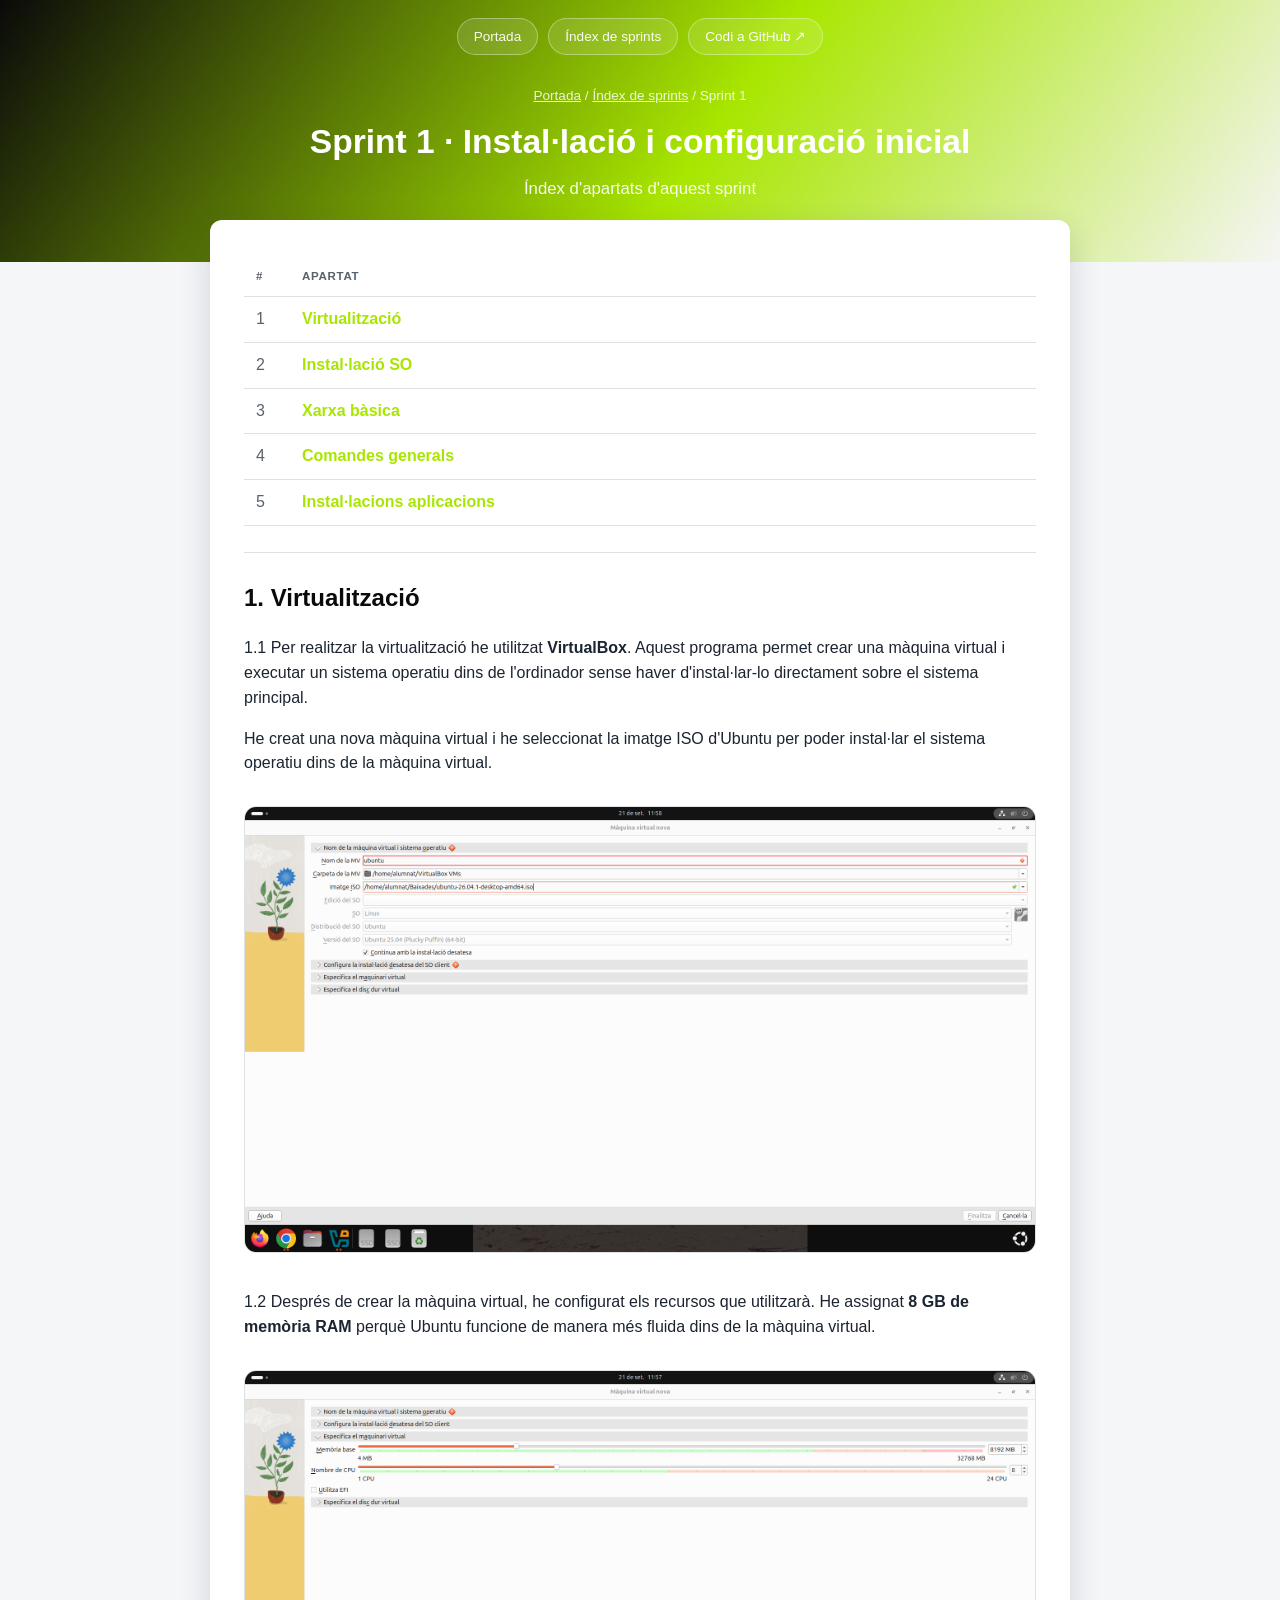
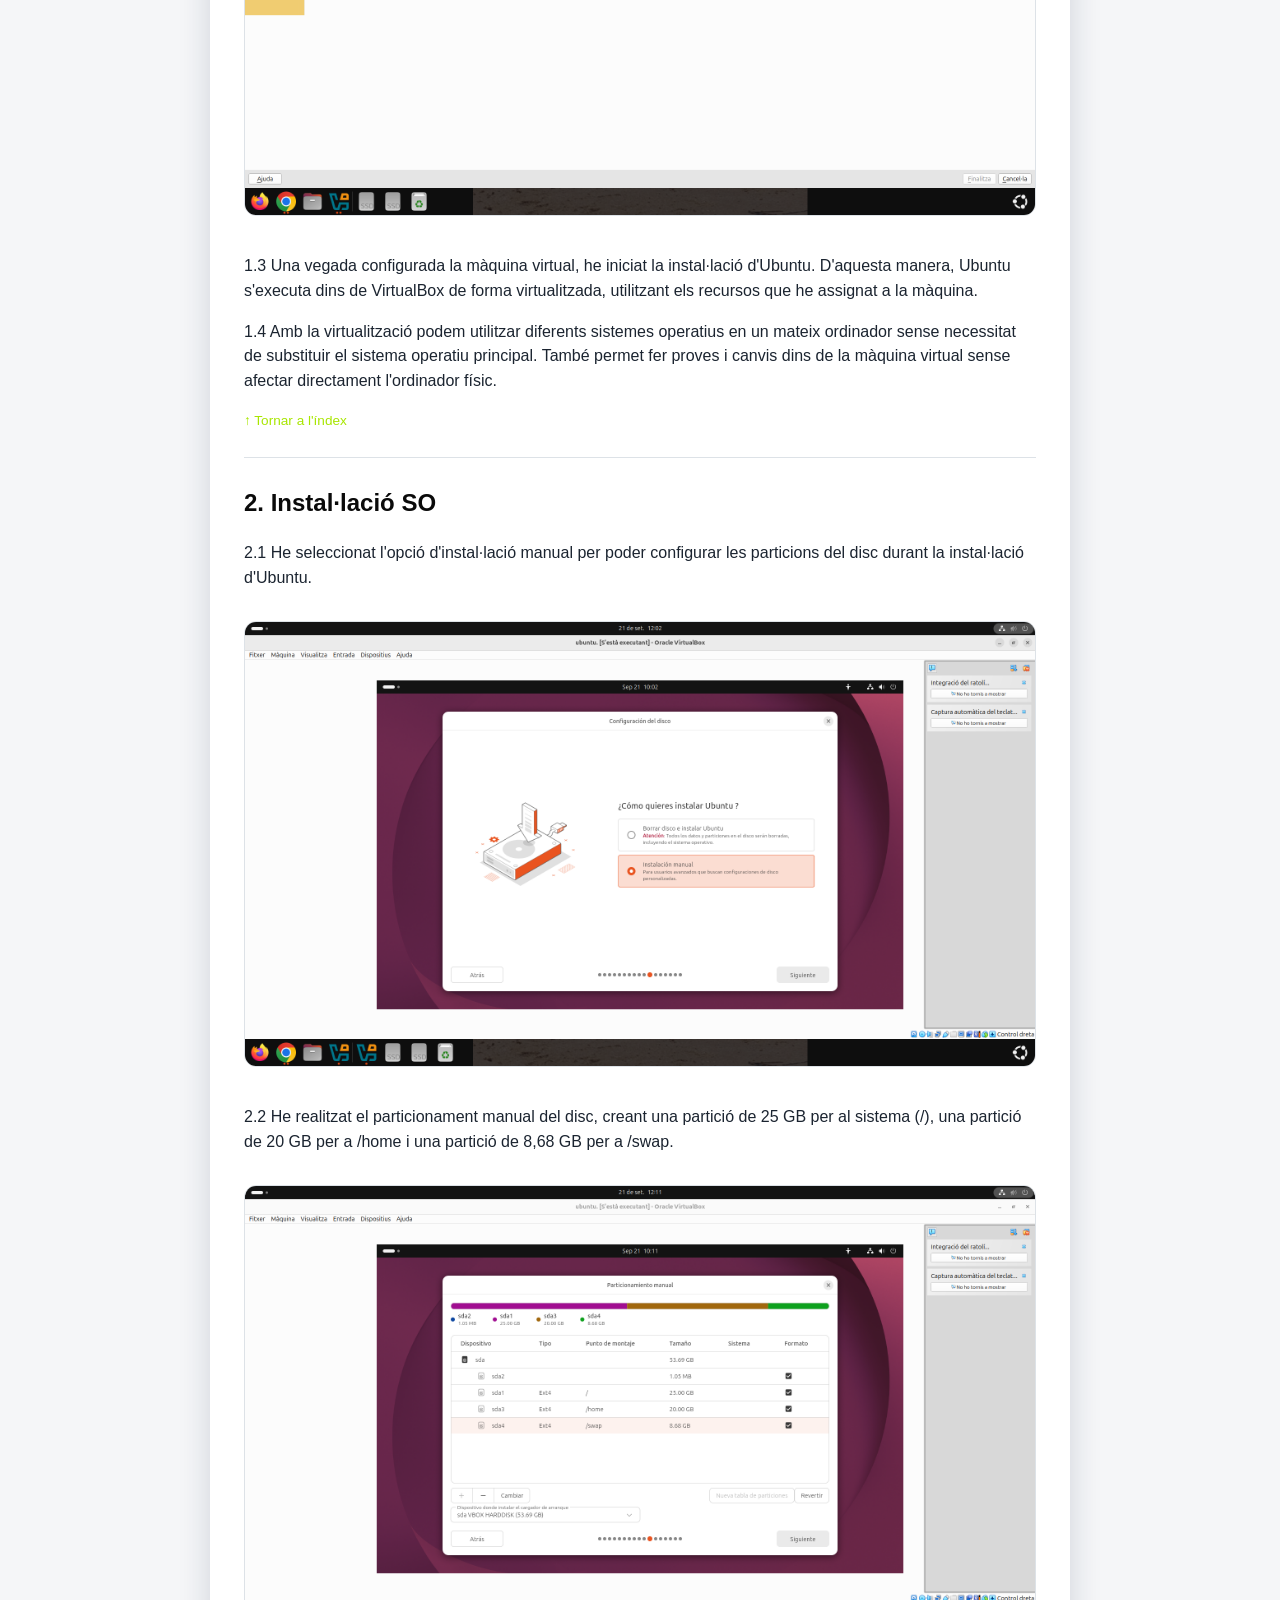
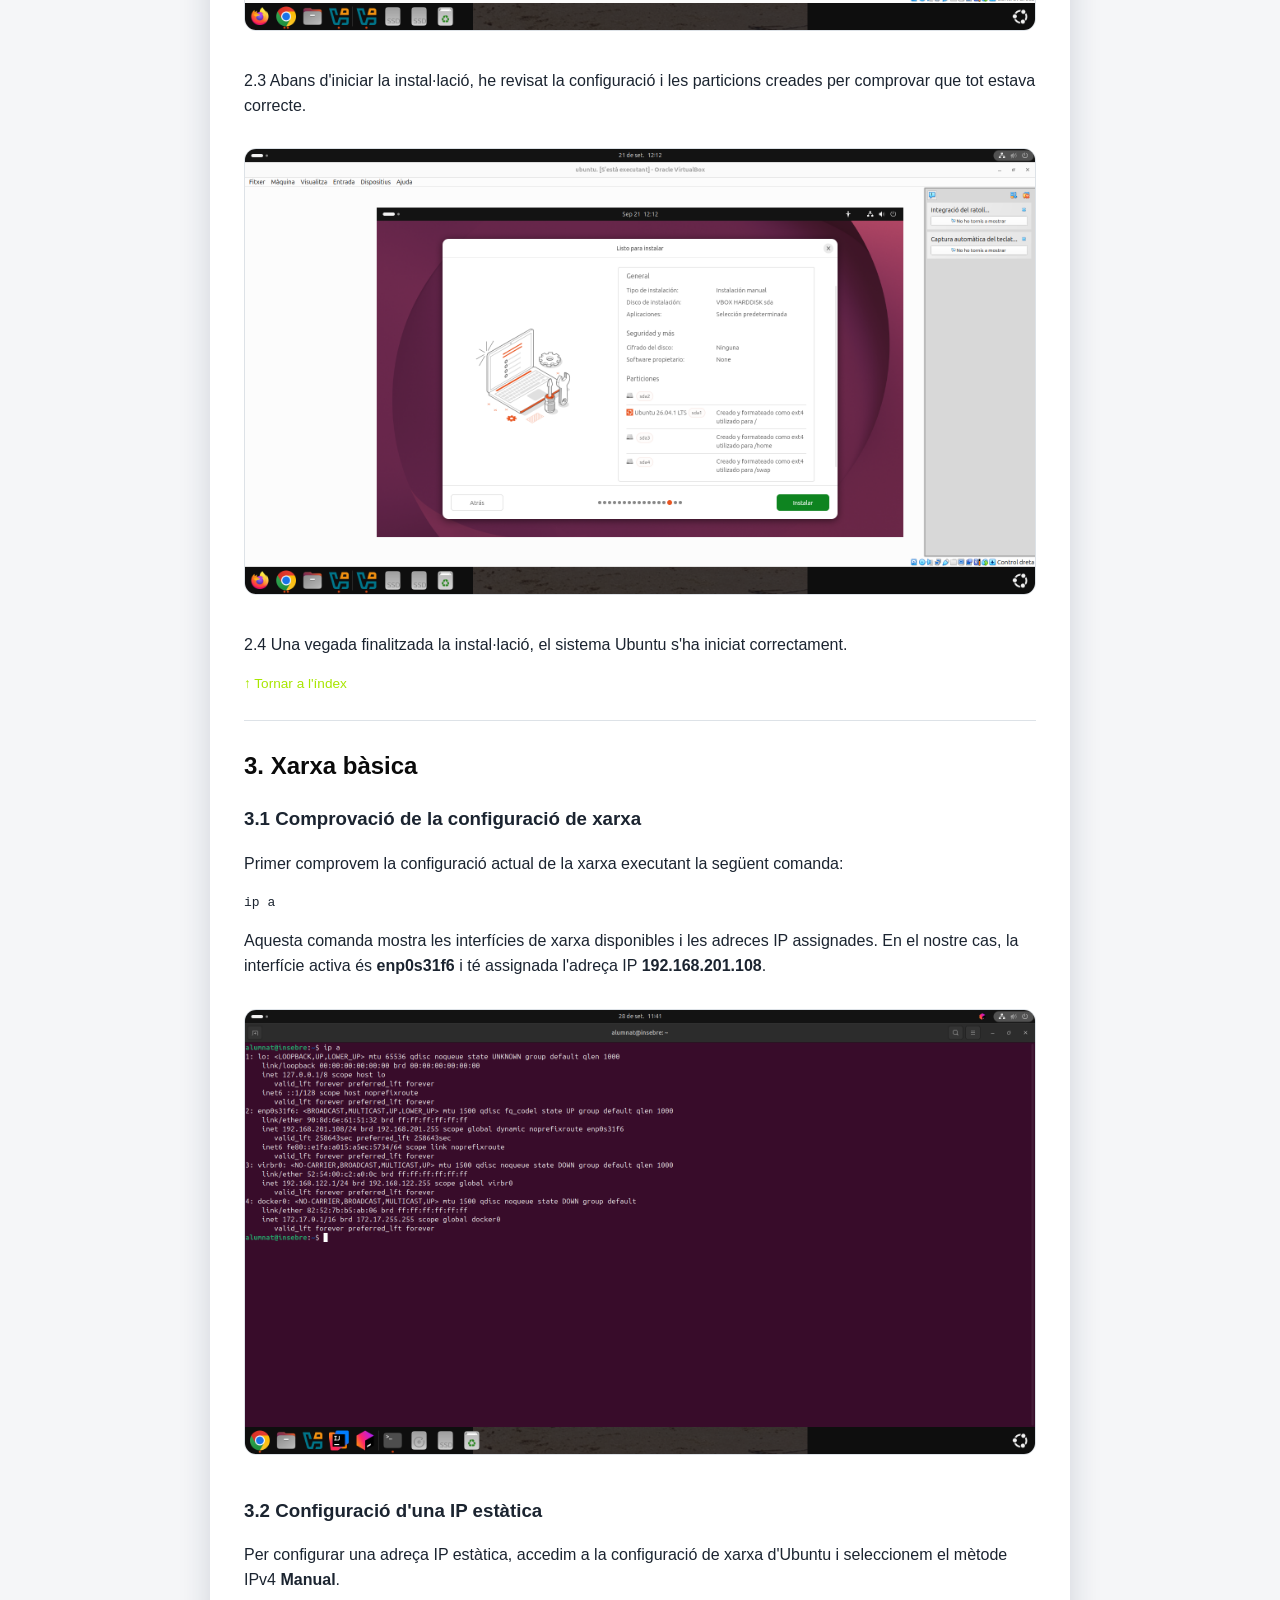
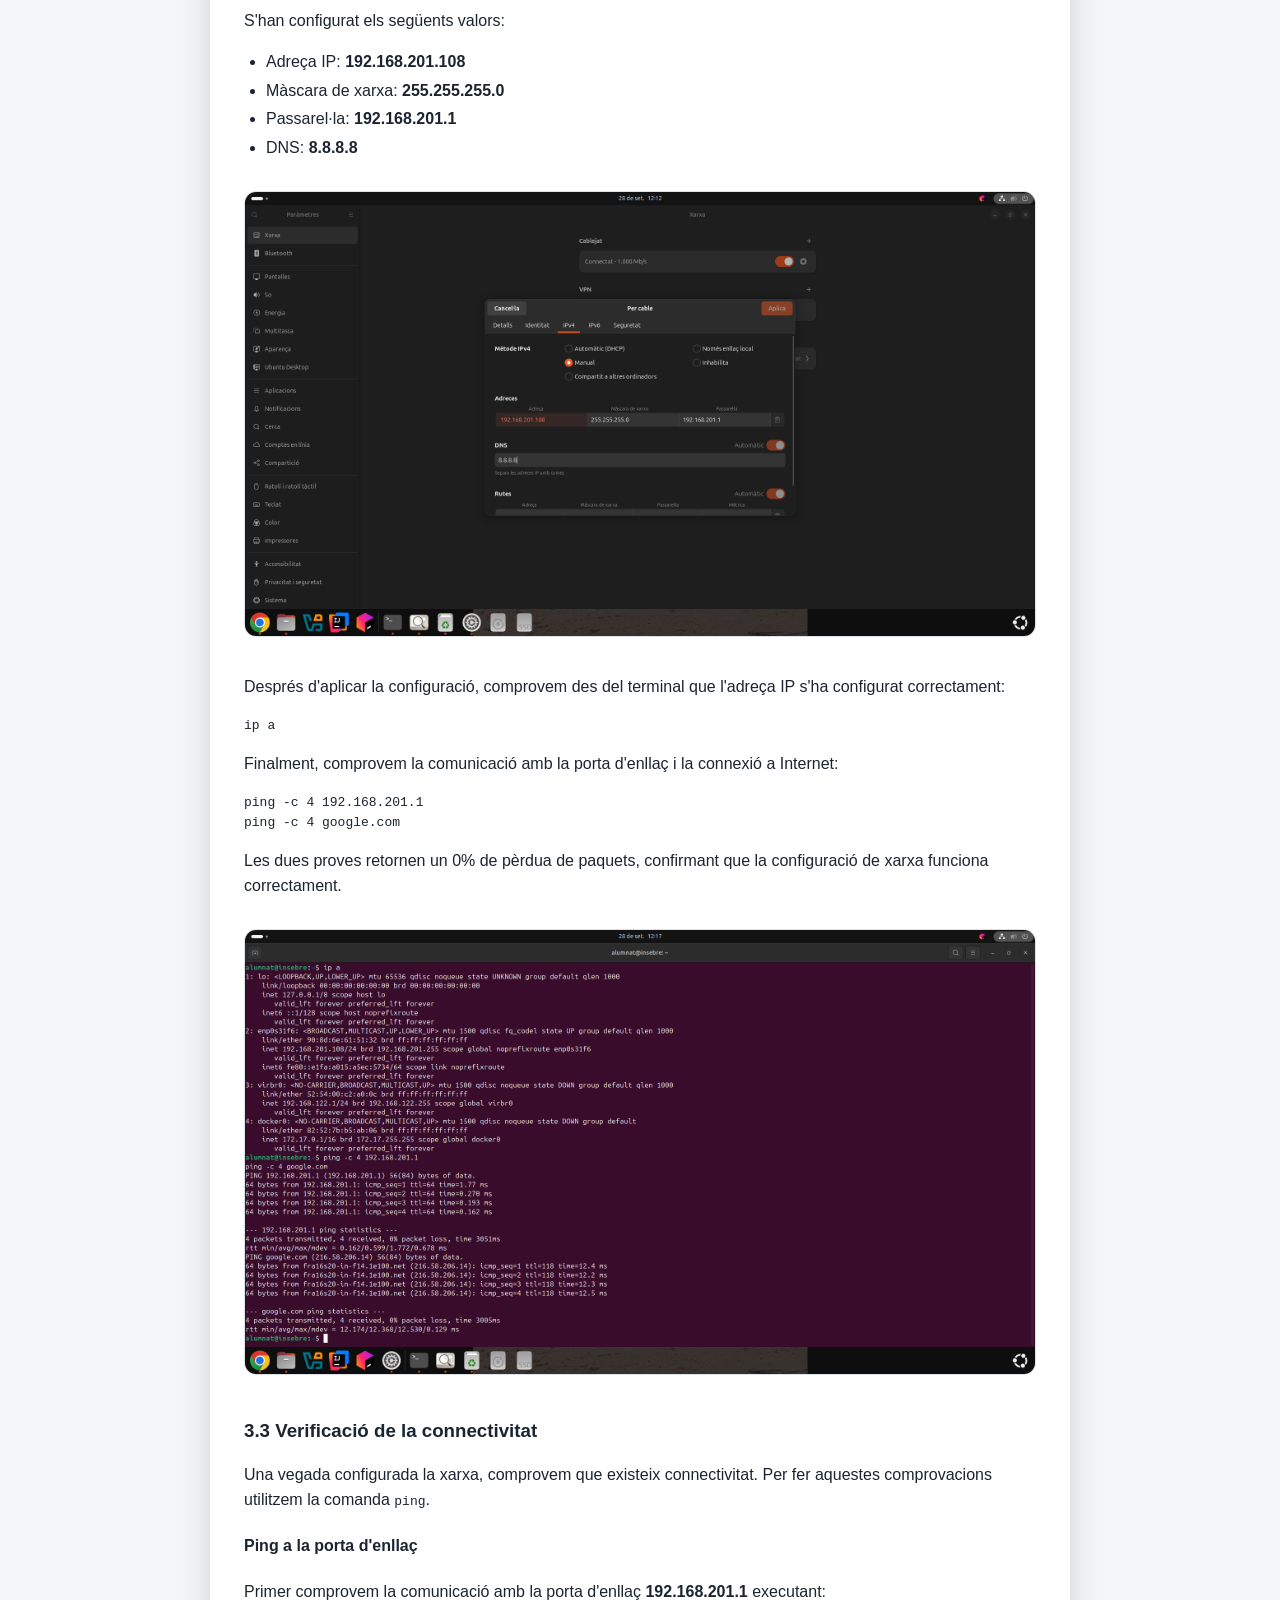
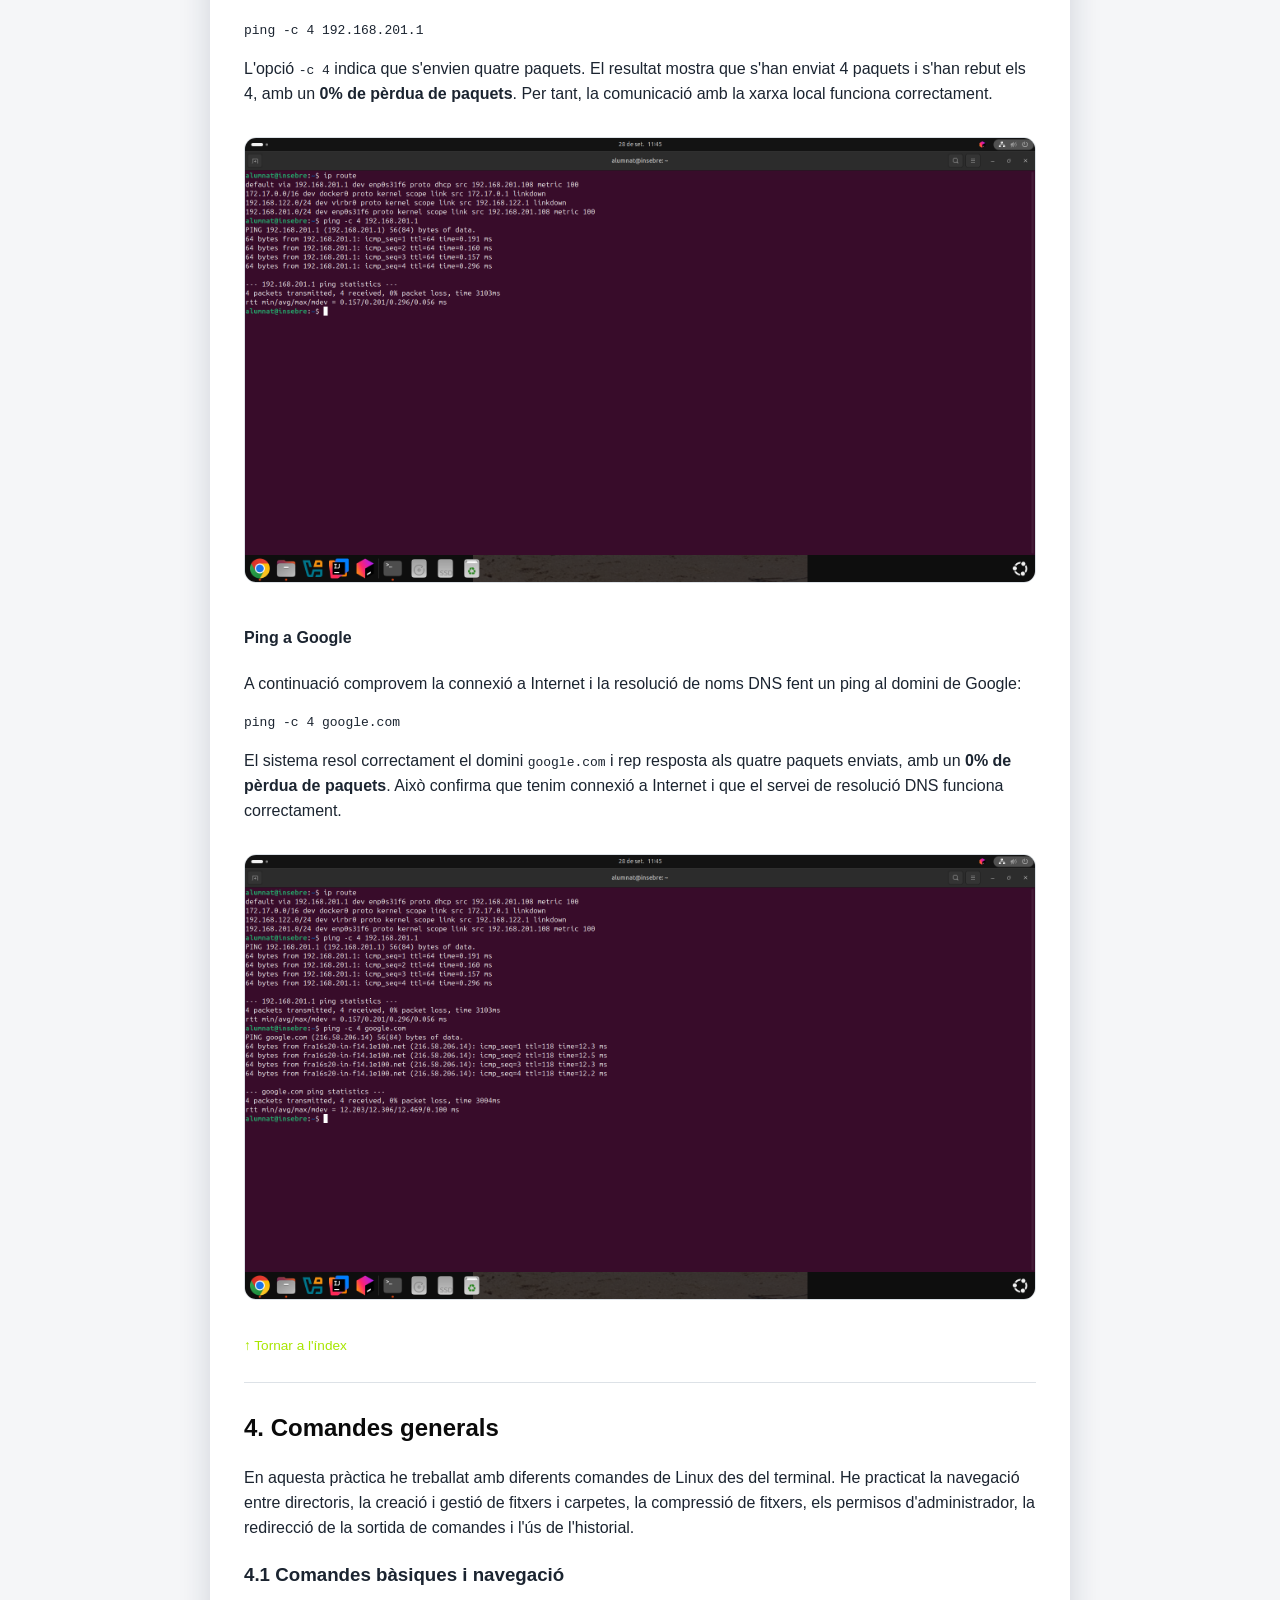
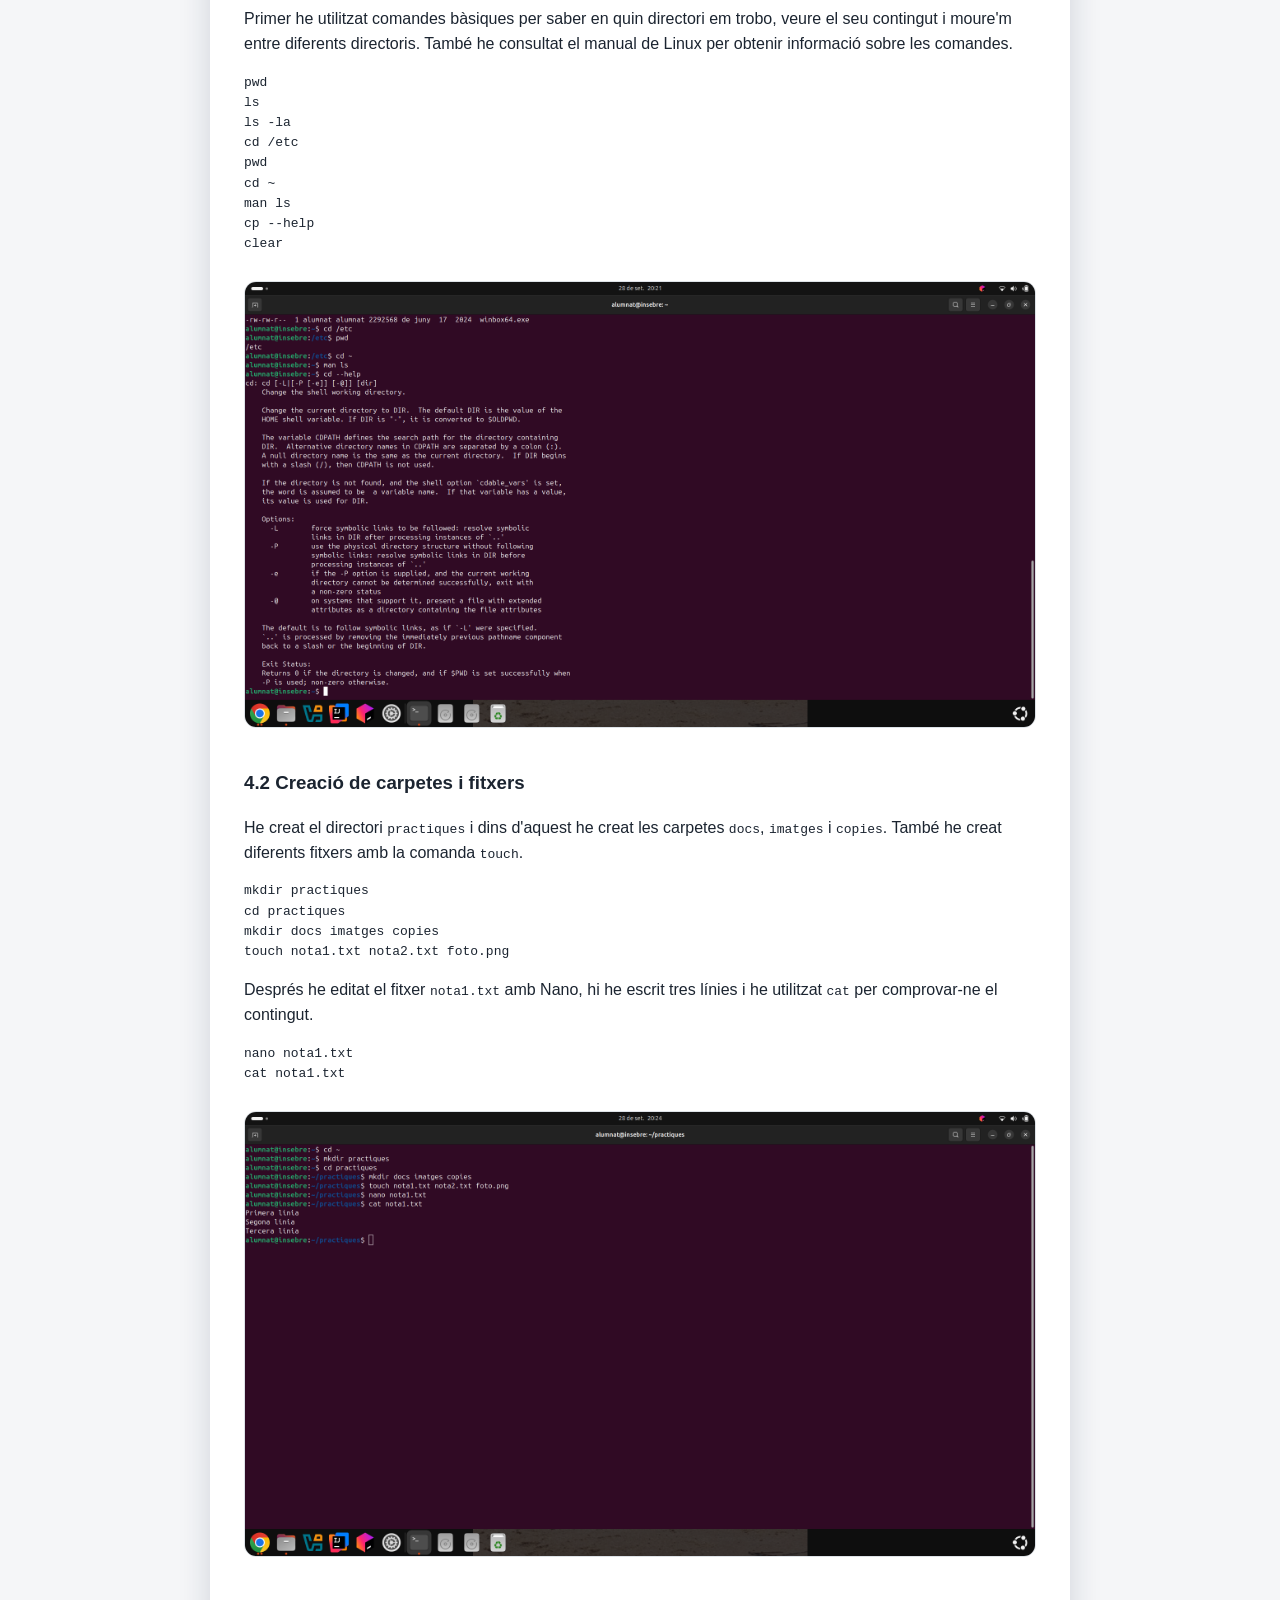
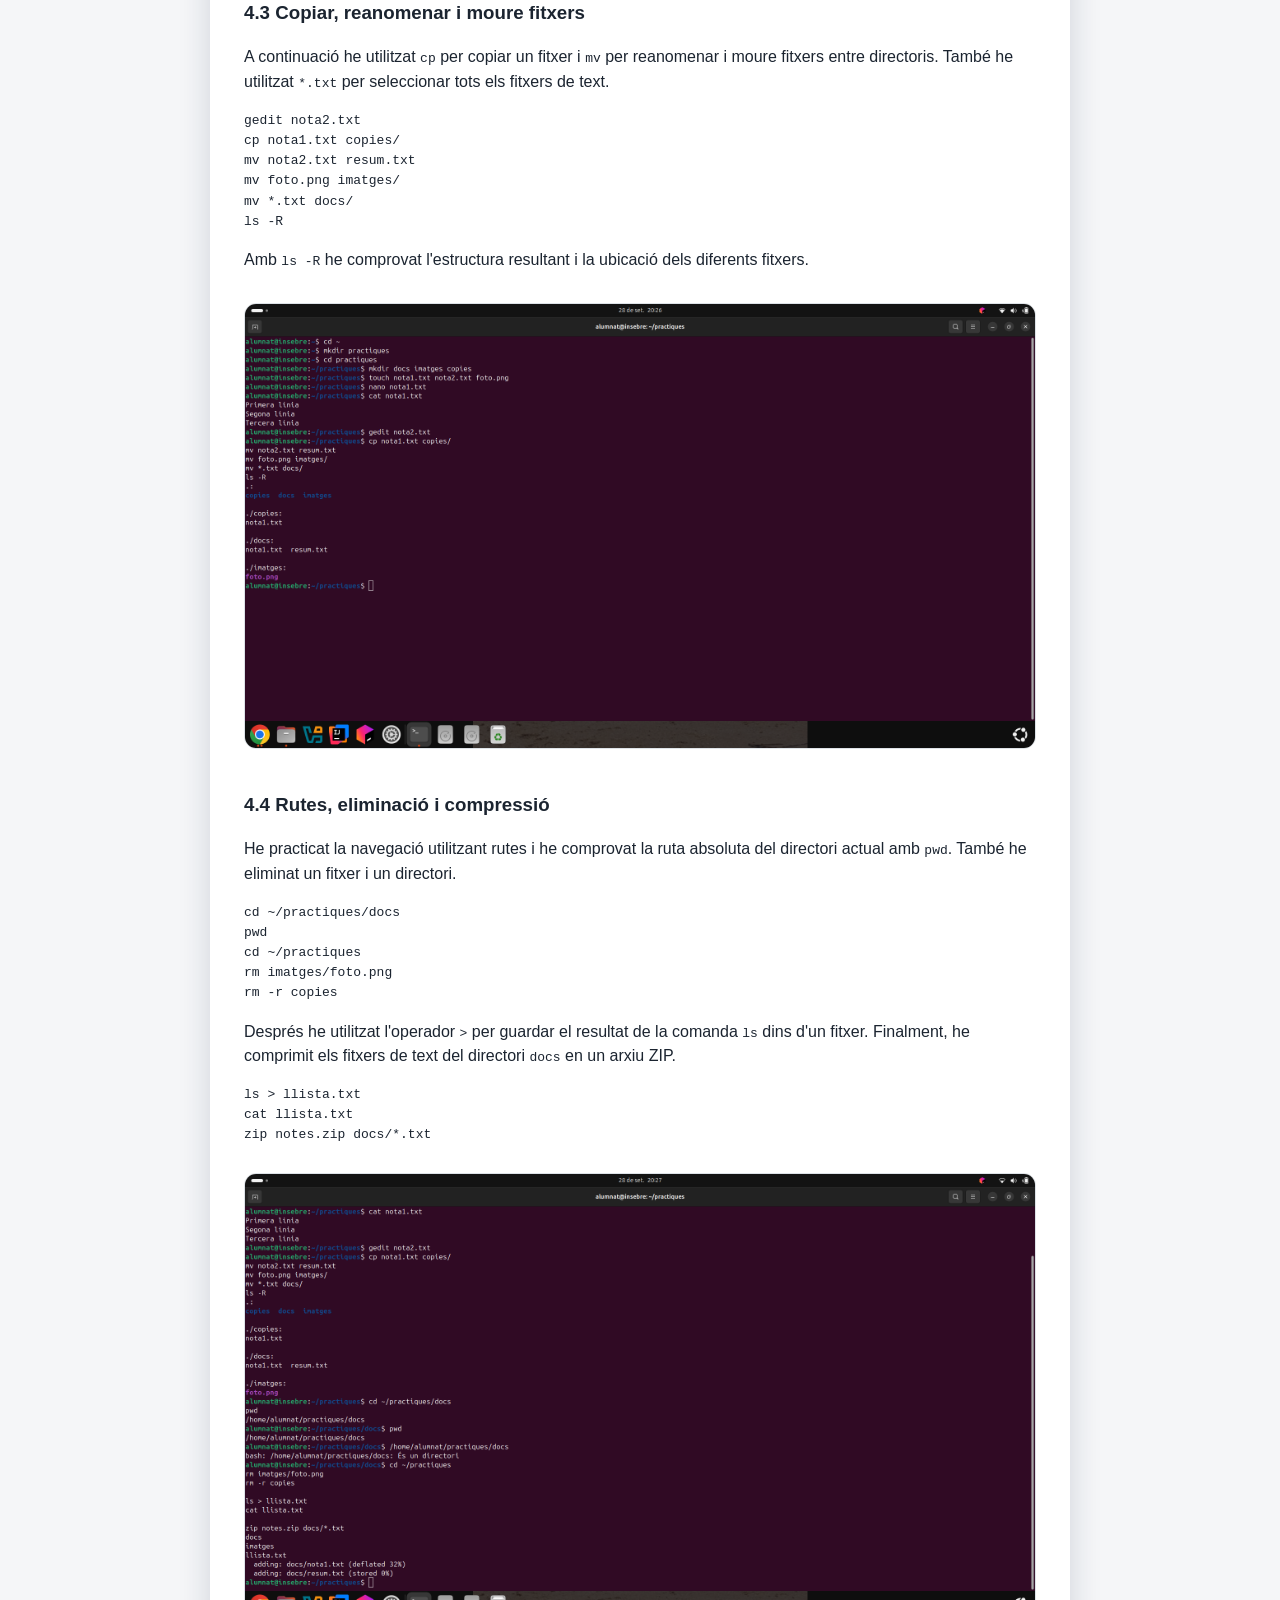
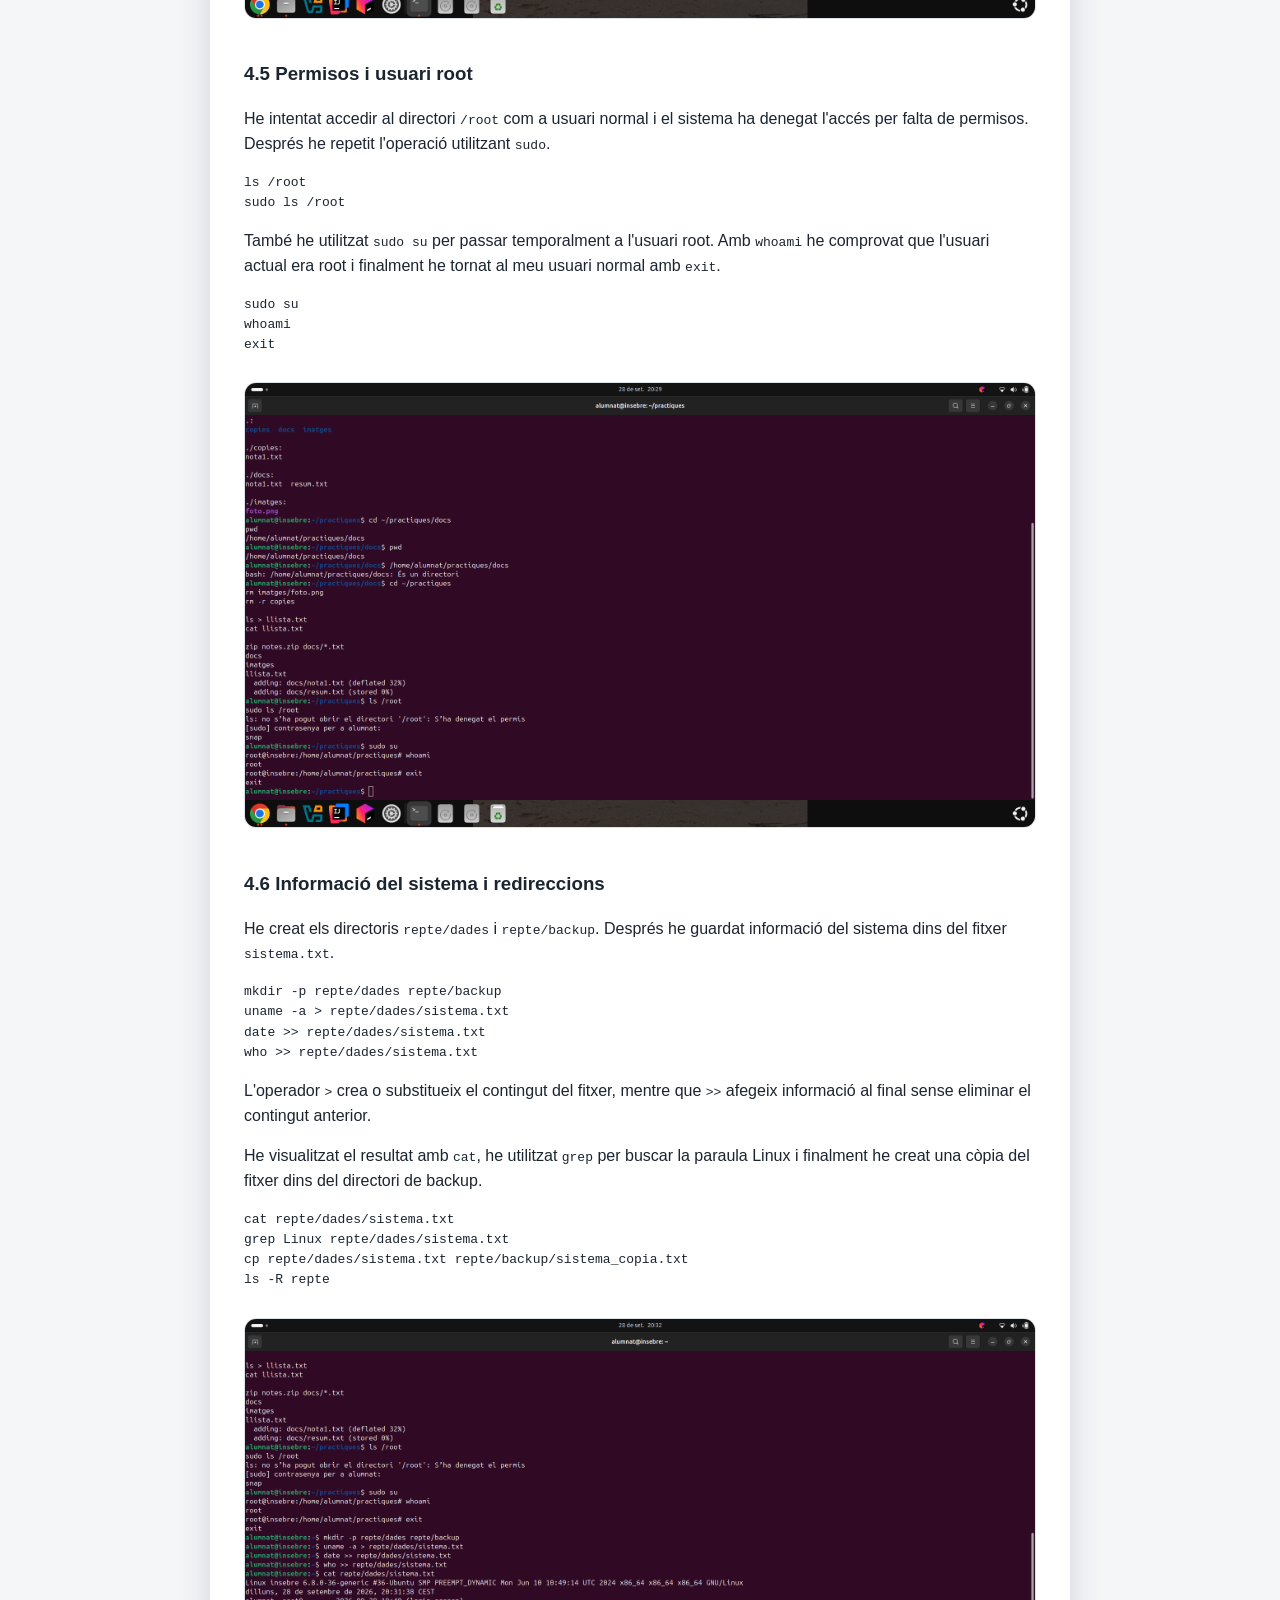
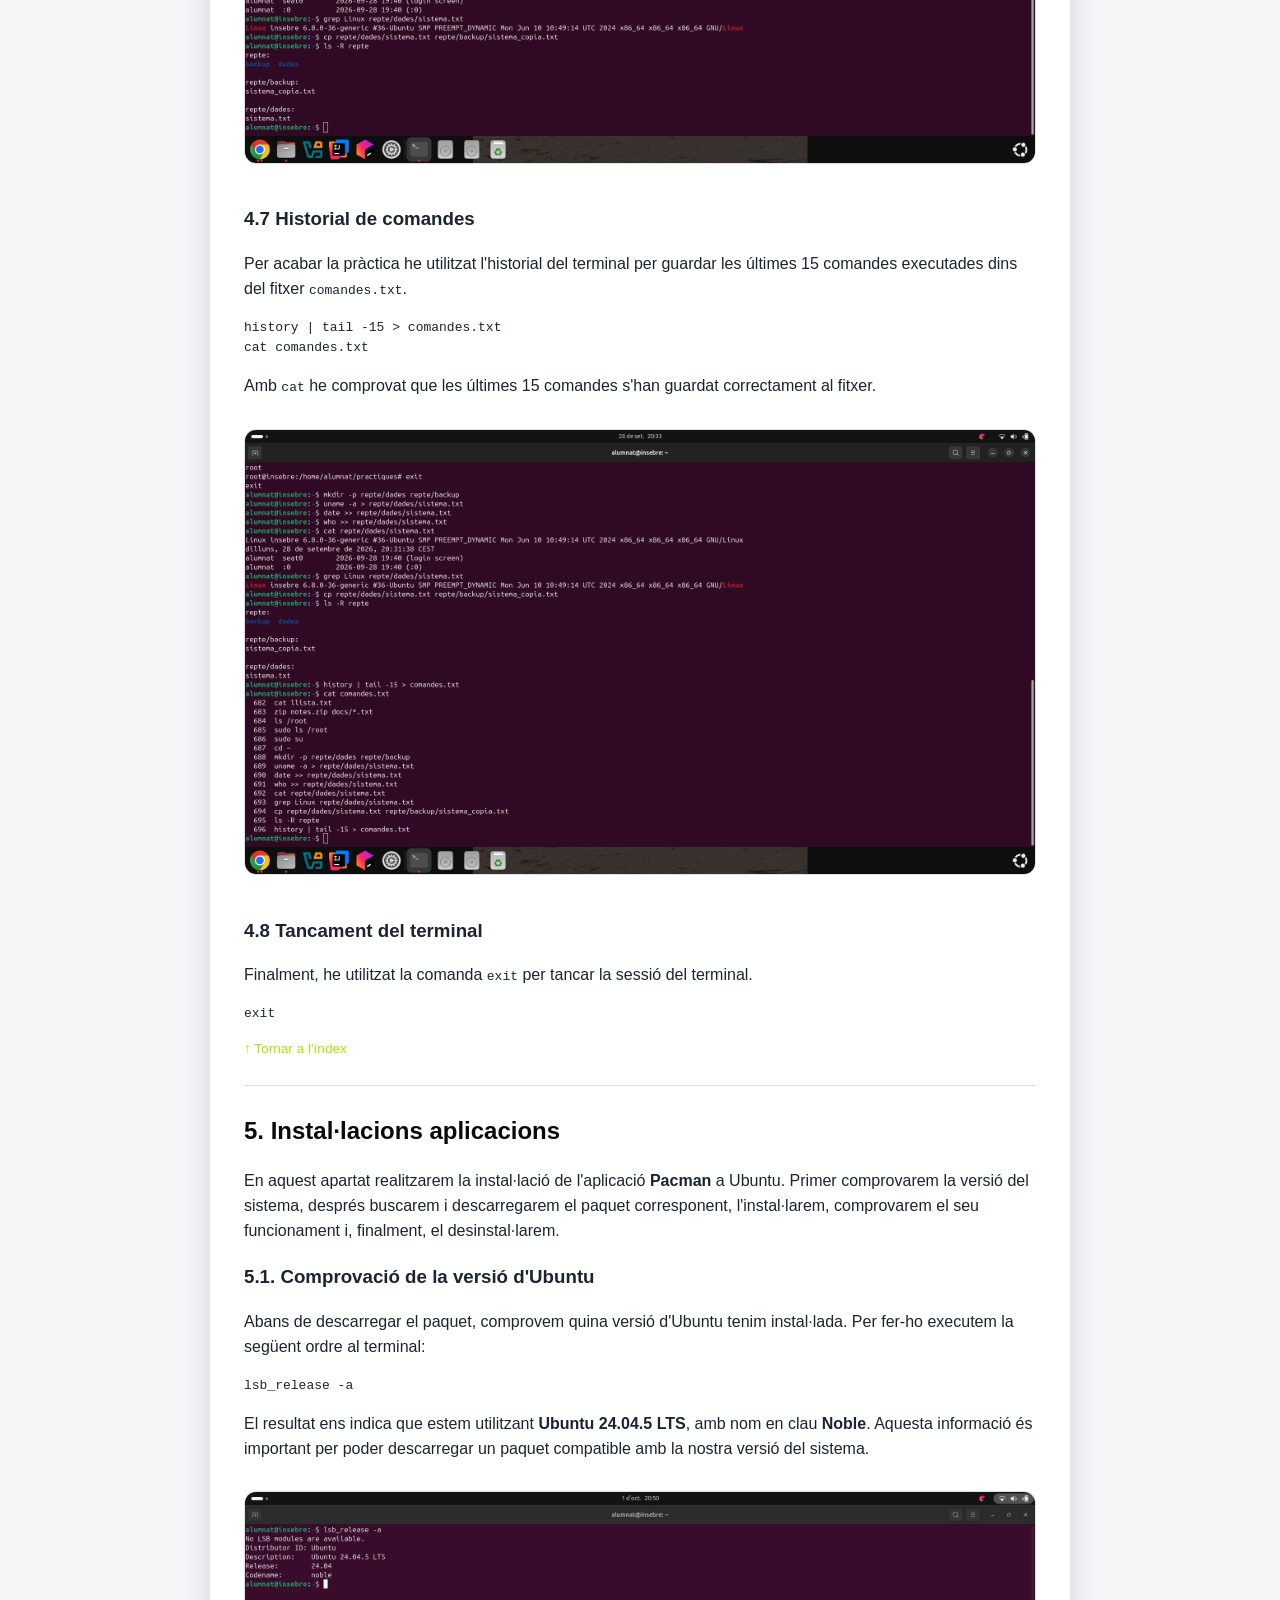
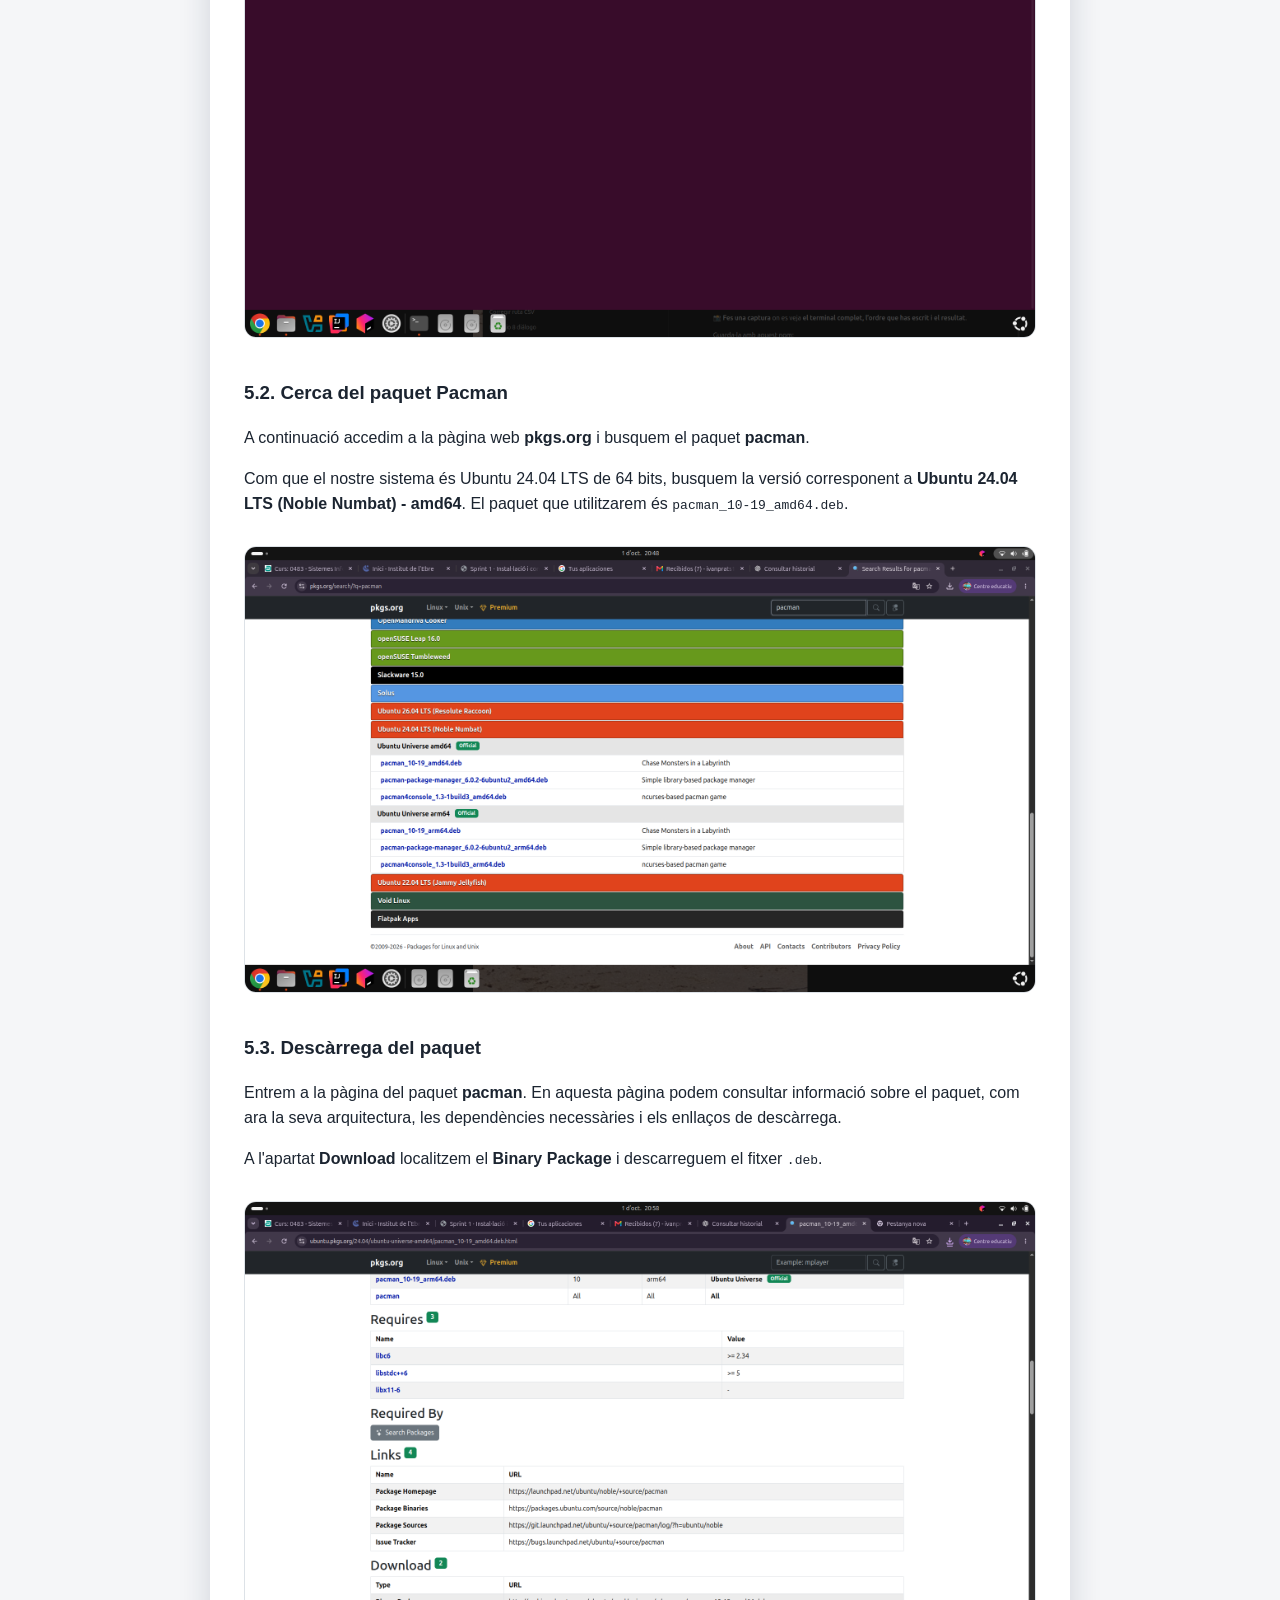
==== commit 56510dfd: "Update index.html" ====
--- a/sprint1/index.html
+++ b/sprint1/index.html
@@ -74,7 +74,7 @@
 <p>
 1.2 Després de crear la màquina virtual, he configurat els recursos
 que utilitzarà. He assignat <strong>8 GB de memòria RAM</strong>
-perquè Ubuntu funcione de manera fluida dins de la màquina virtual.
+perquè Ubuntu funcione de manera més fluida dins de la màquina virtual.
 </p>
 
 <img src="../img/configuracio-recursos.png"
@@ -98,10 +98,7 @@
   <a href="#index-apartats">↑ Tornar a l'índex</a>
 </p>
 </article>
-<!-- ================================================= -->
-<!-- 2. INSTAL·LACIÓ SO                                -->
-<!-- ================================================= -->
-
+  
 <article class="apartat" id="apartat2">
 
 <h2>2. Instal·lació SO</h2>
@@ -144,10 +141,6 @@
 </p>
 
 </article>
-
-<!-- ================================================= -->
-<!-- 6. XARXA BÀSICA                                   -->
-<!-- ================================================= -->
 
 <article class="apartat" id="apartat3">
 
@@ -223,7 +216,7 @@
 
 <p>
 Una vegada configurada la xarxa, comprovem que existeix
-connectivitat tant amb la xarxa local com amb Internet.
+connectivitat.
 Per fer aquestes comprovacions utilitzem la comanda
 <code>ping</code>.
 </p>
@@ -275,10 +268,6 @@
 
 </article>
 
-
-<!-- ================================================= -->
-<!-- 4. COMANDES GENERALS                              -->
-<!-- ================================================= -->
 
 <article class="apartat" id="apartat4">
 
@@ -493,12 +482,7 @@
 
 </article>
 
-
-<!-- ================================================= -->
-<!-- 5. INSTAL·LACIONS APLICACIONS                     -->
-<!-- ================================================= -->
-
-<article class="apartat" id="apartat8">
+<article class="apartat" id="apartat5">
 
   <h2>5. Instal·lacions aplicacions</h2>
 
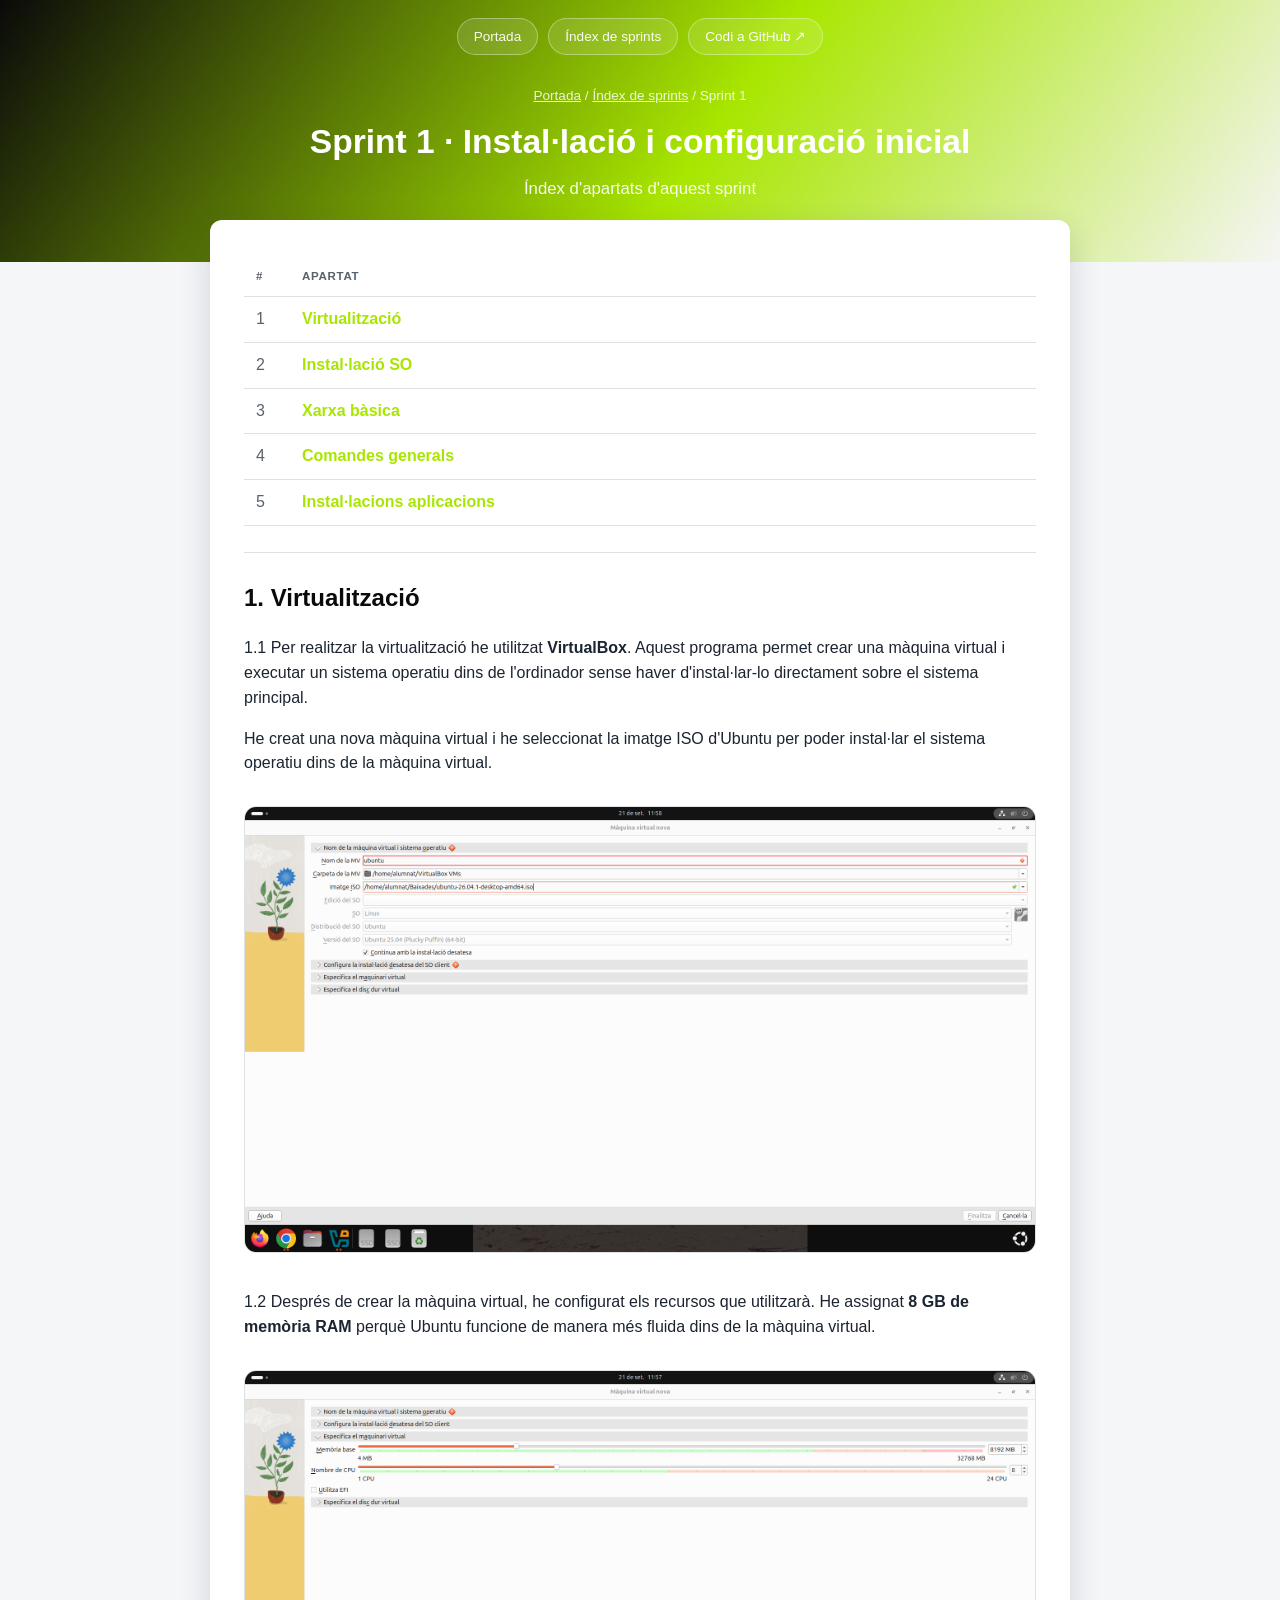
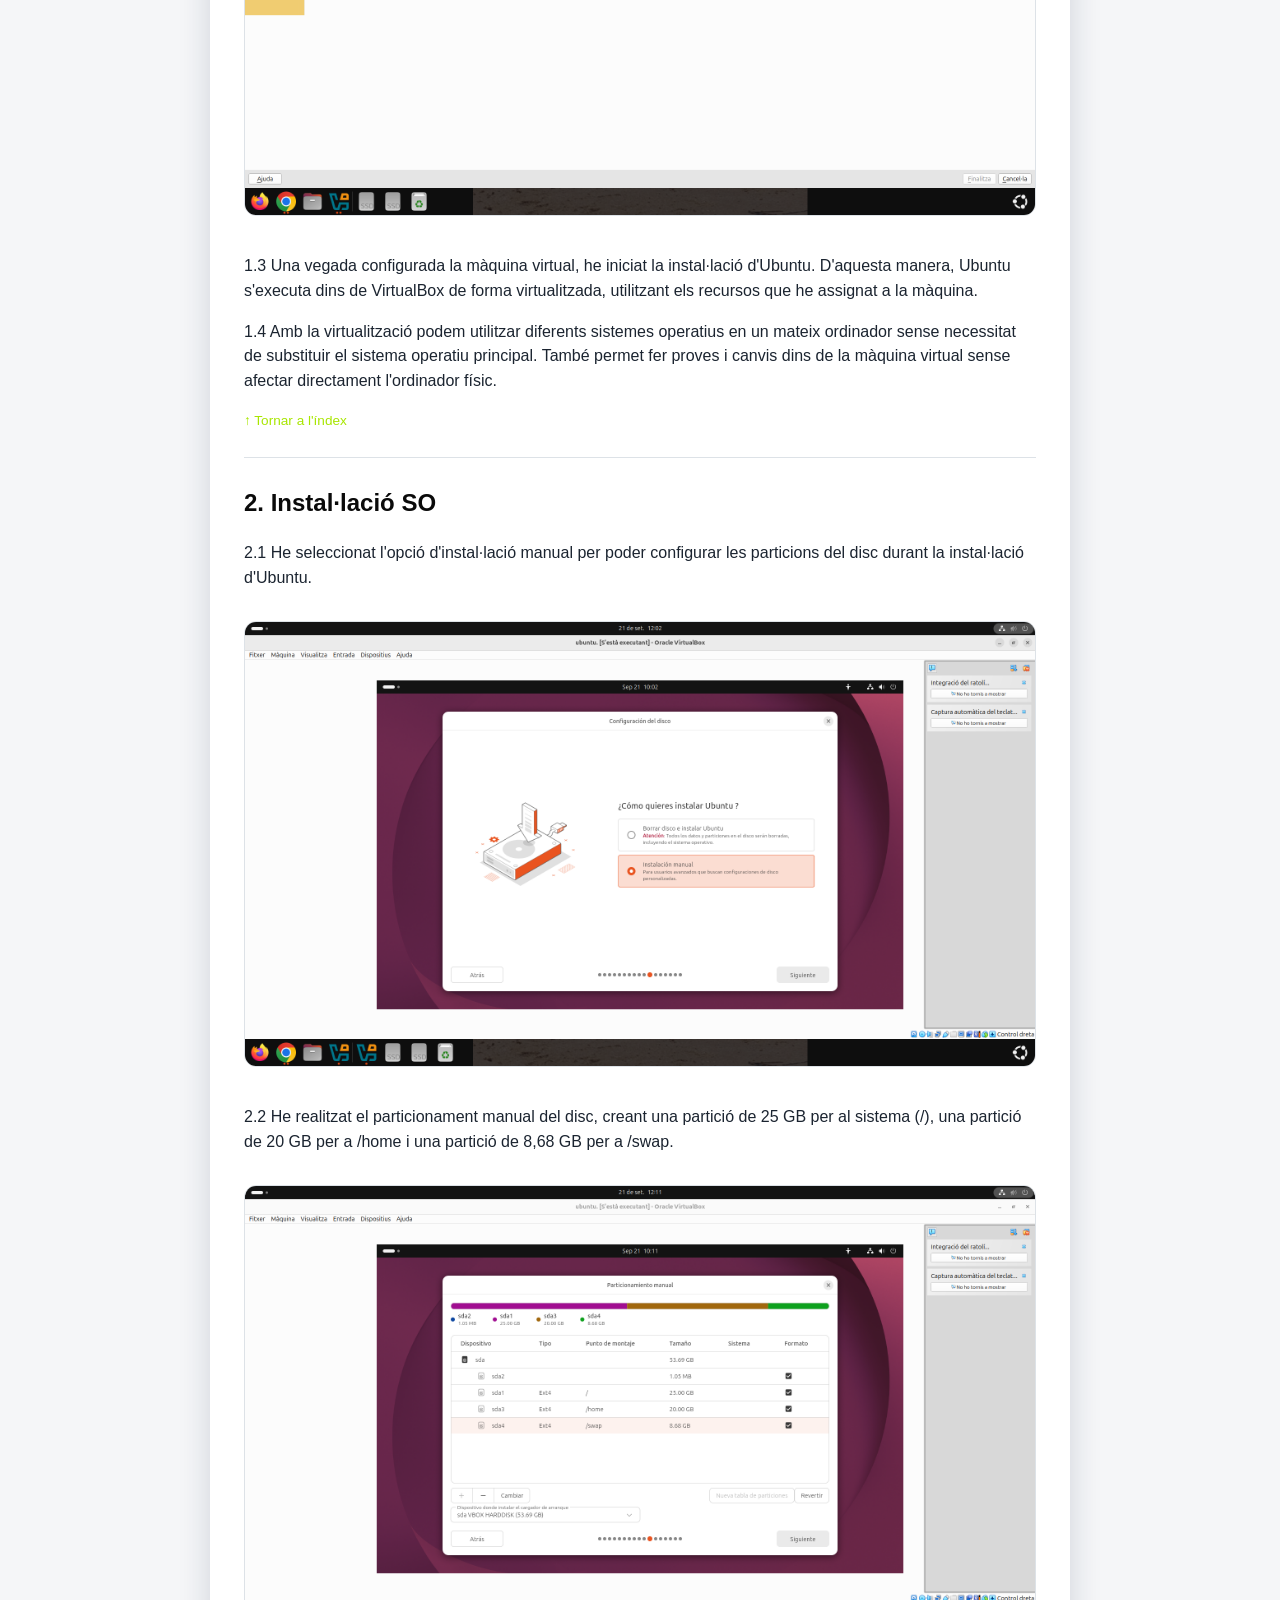
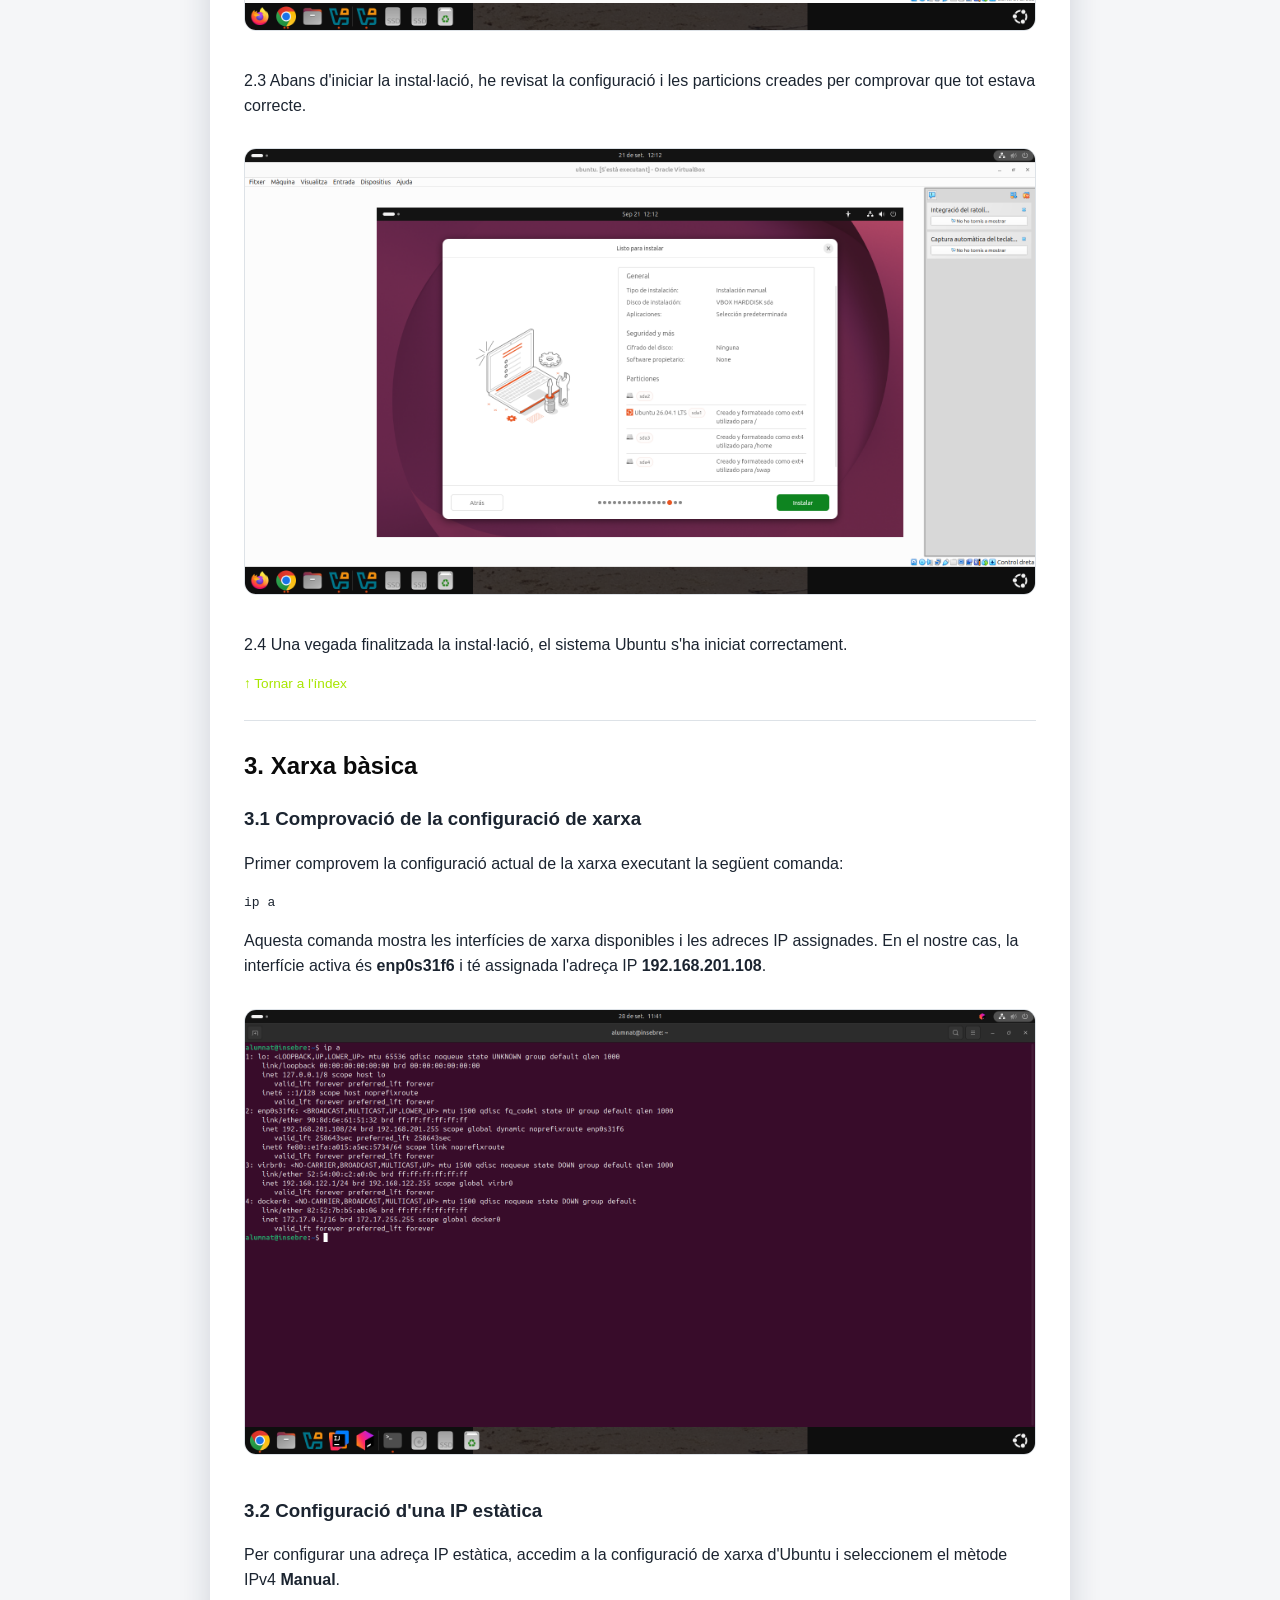
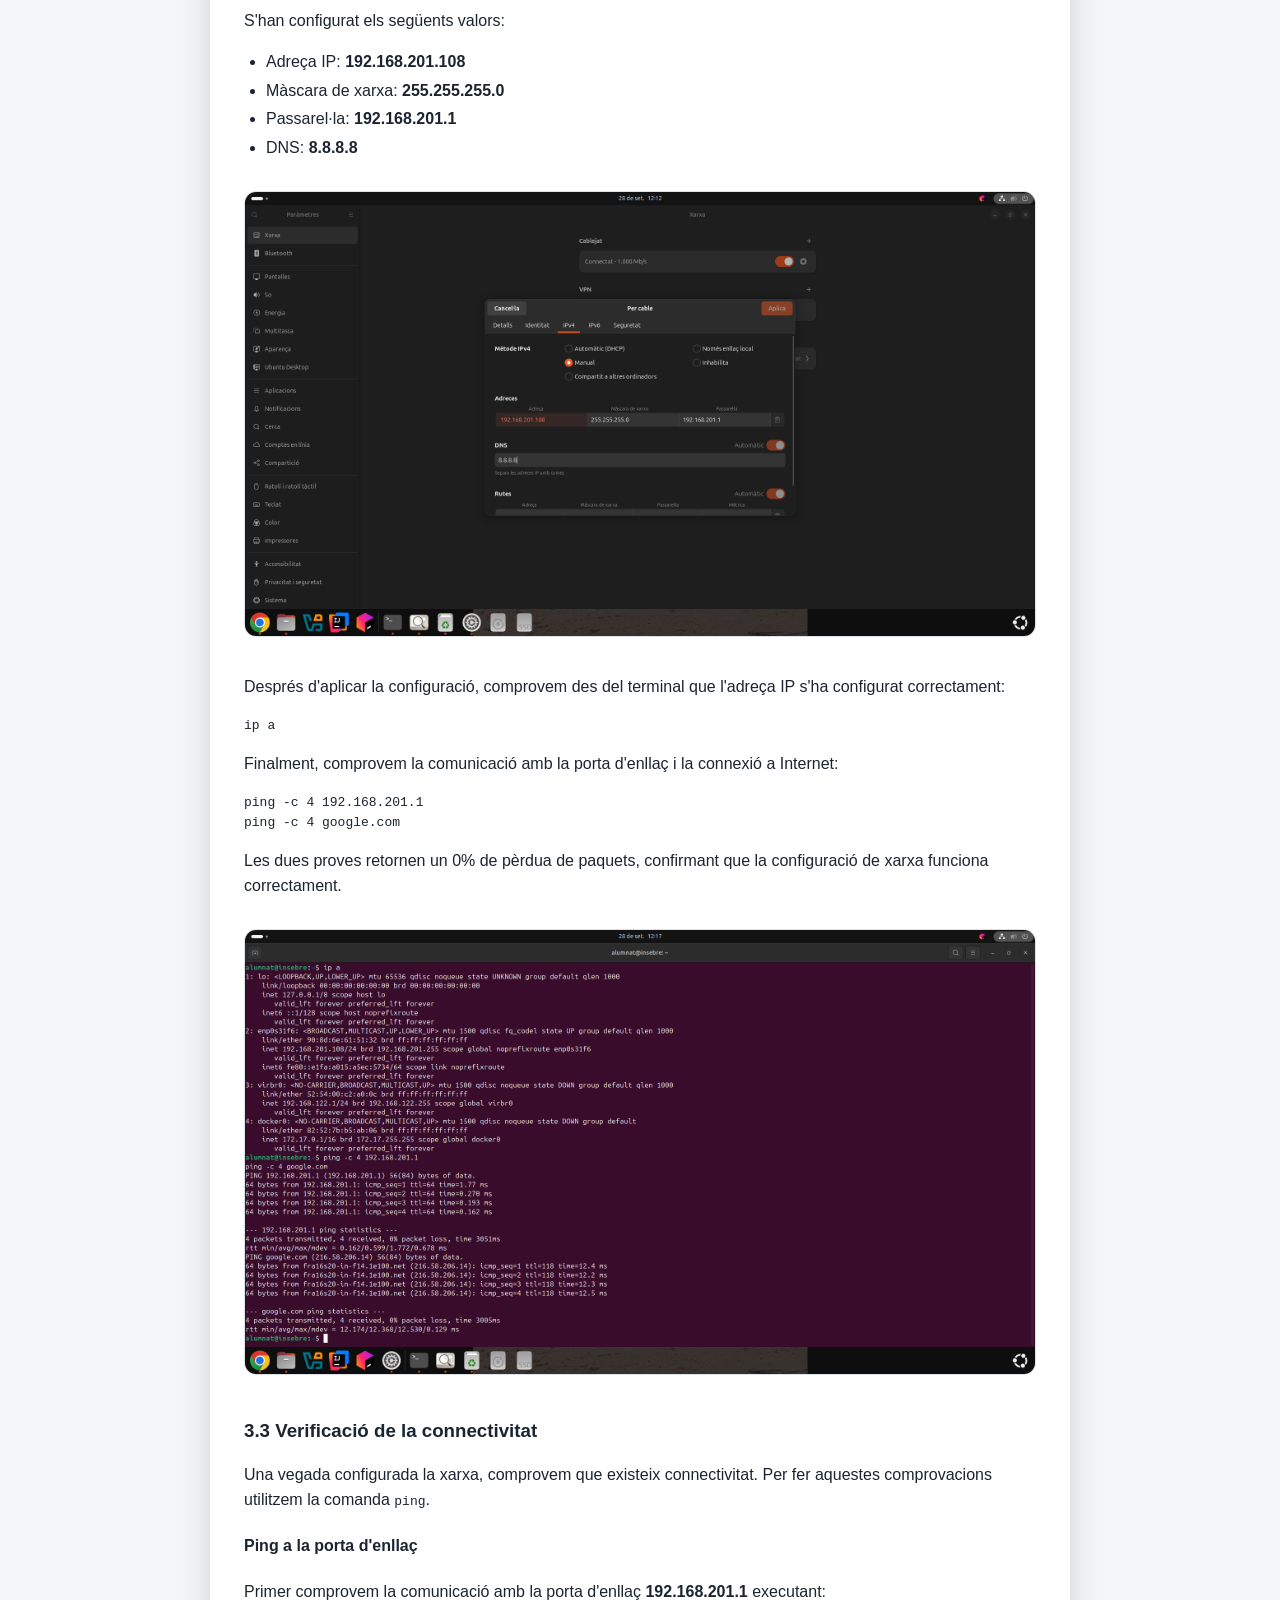
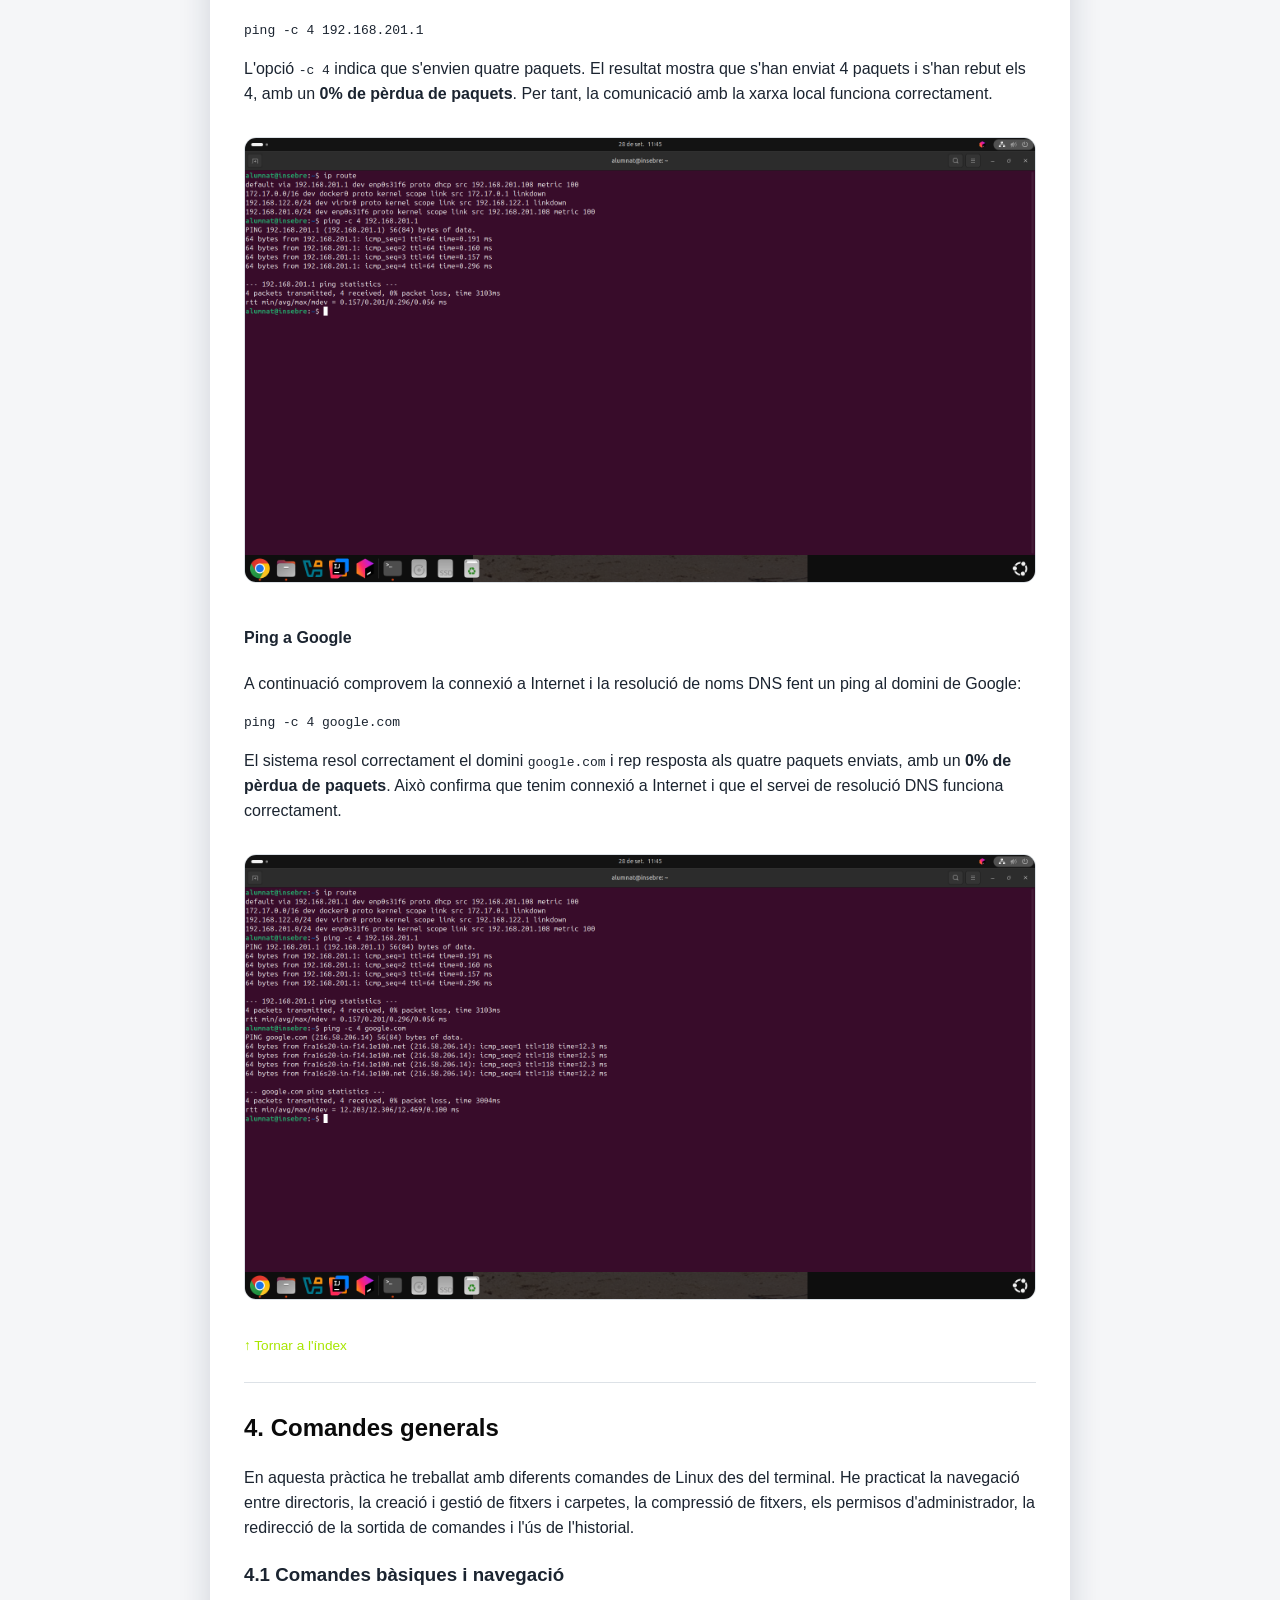
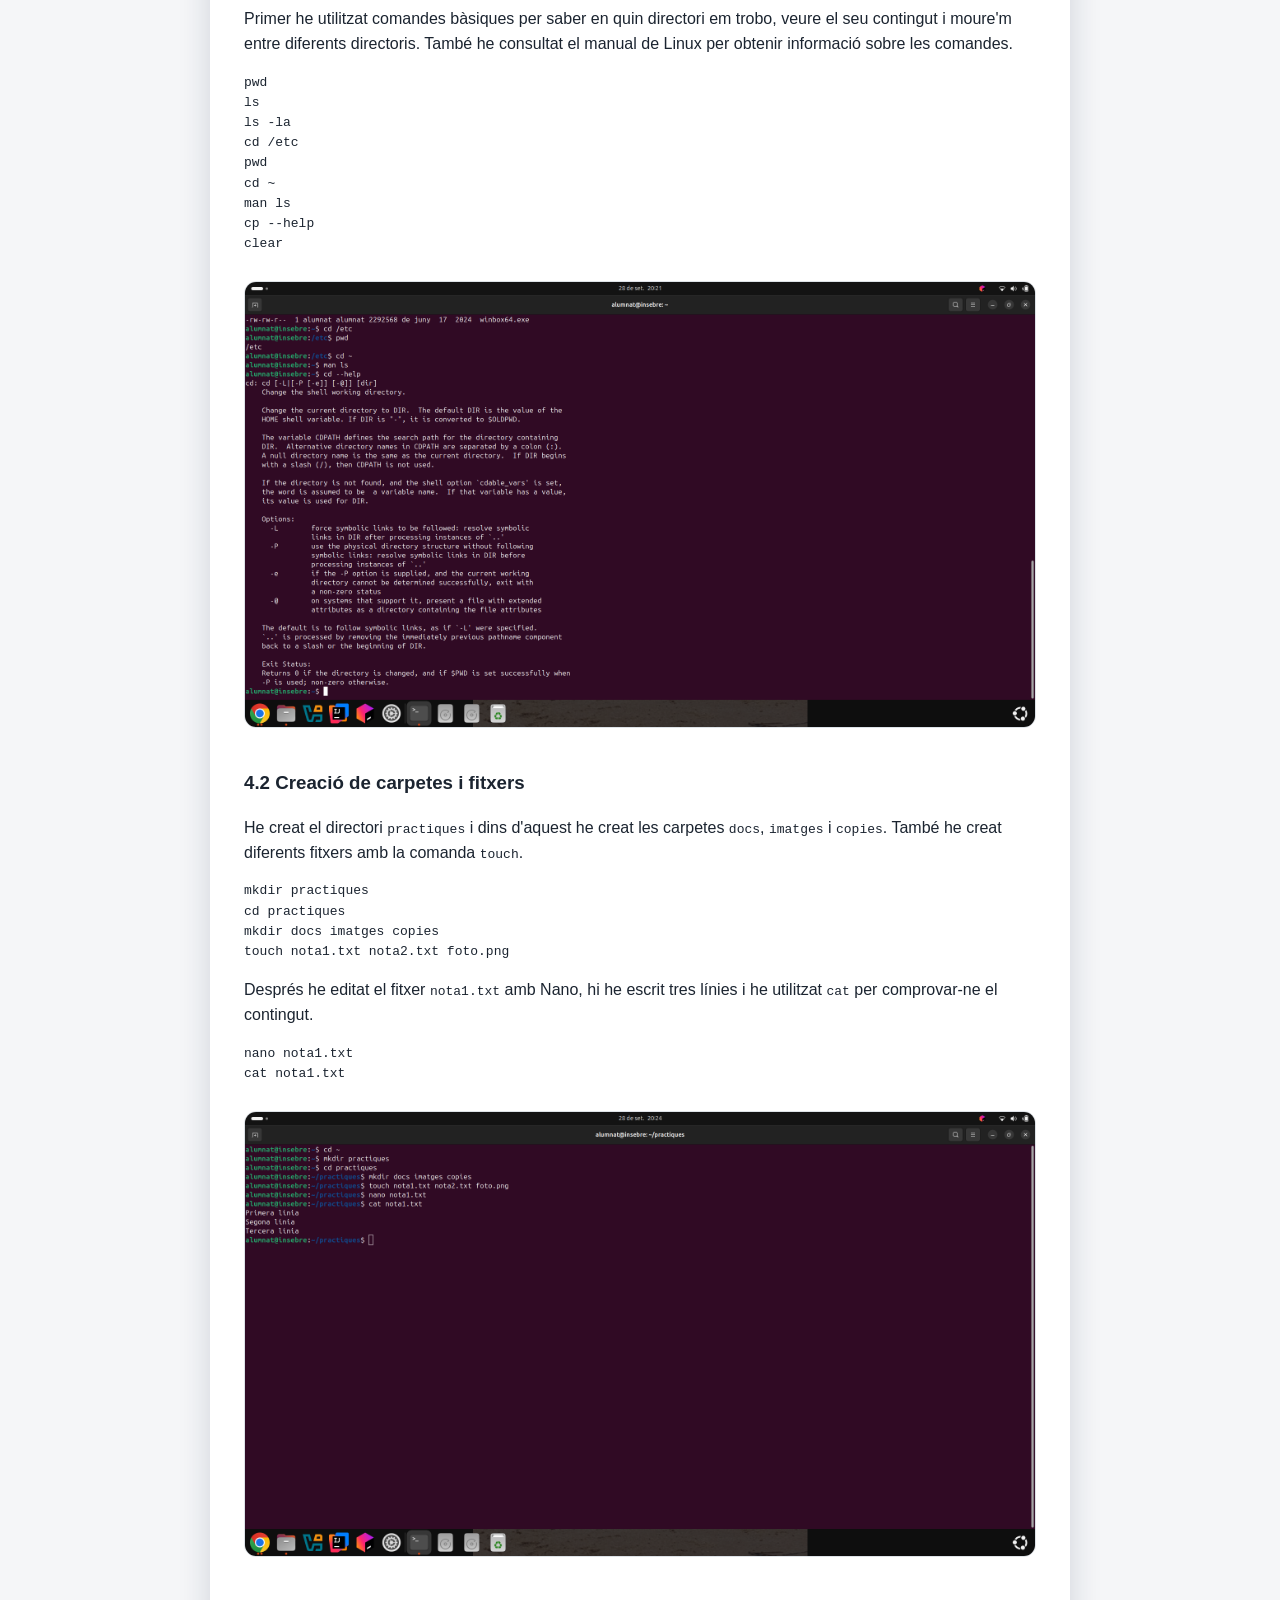
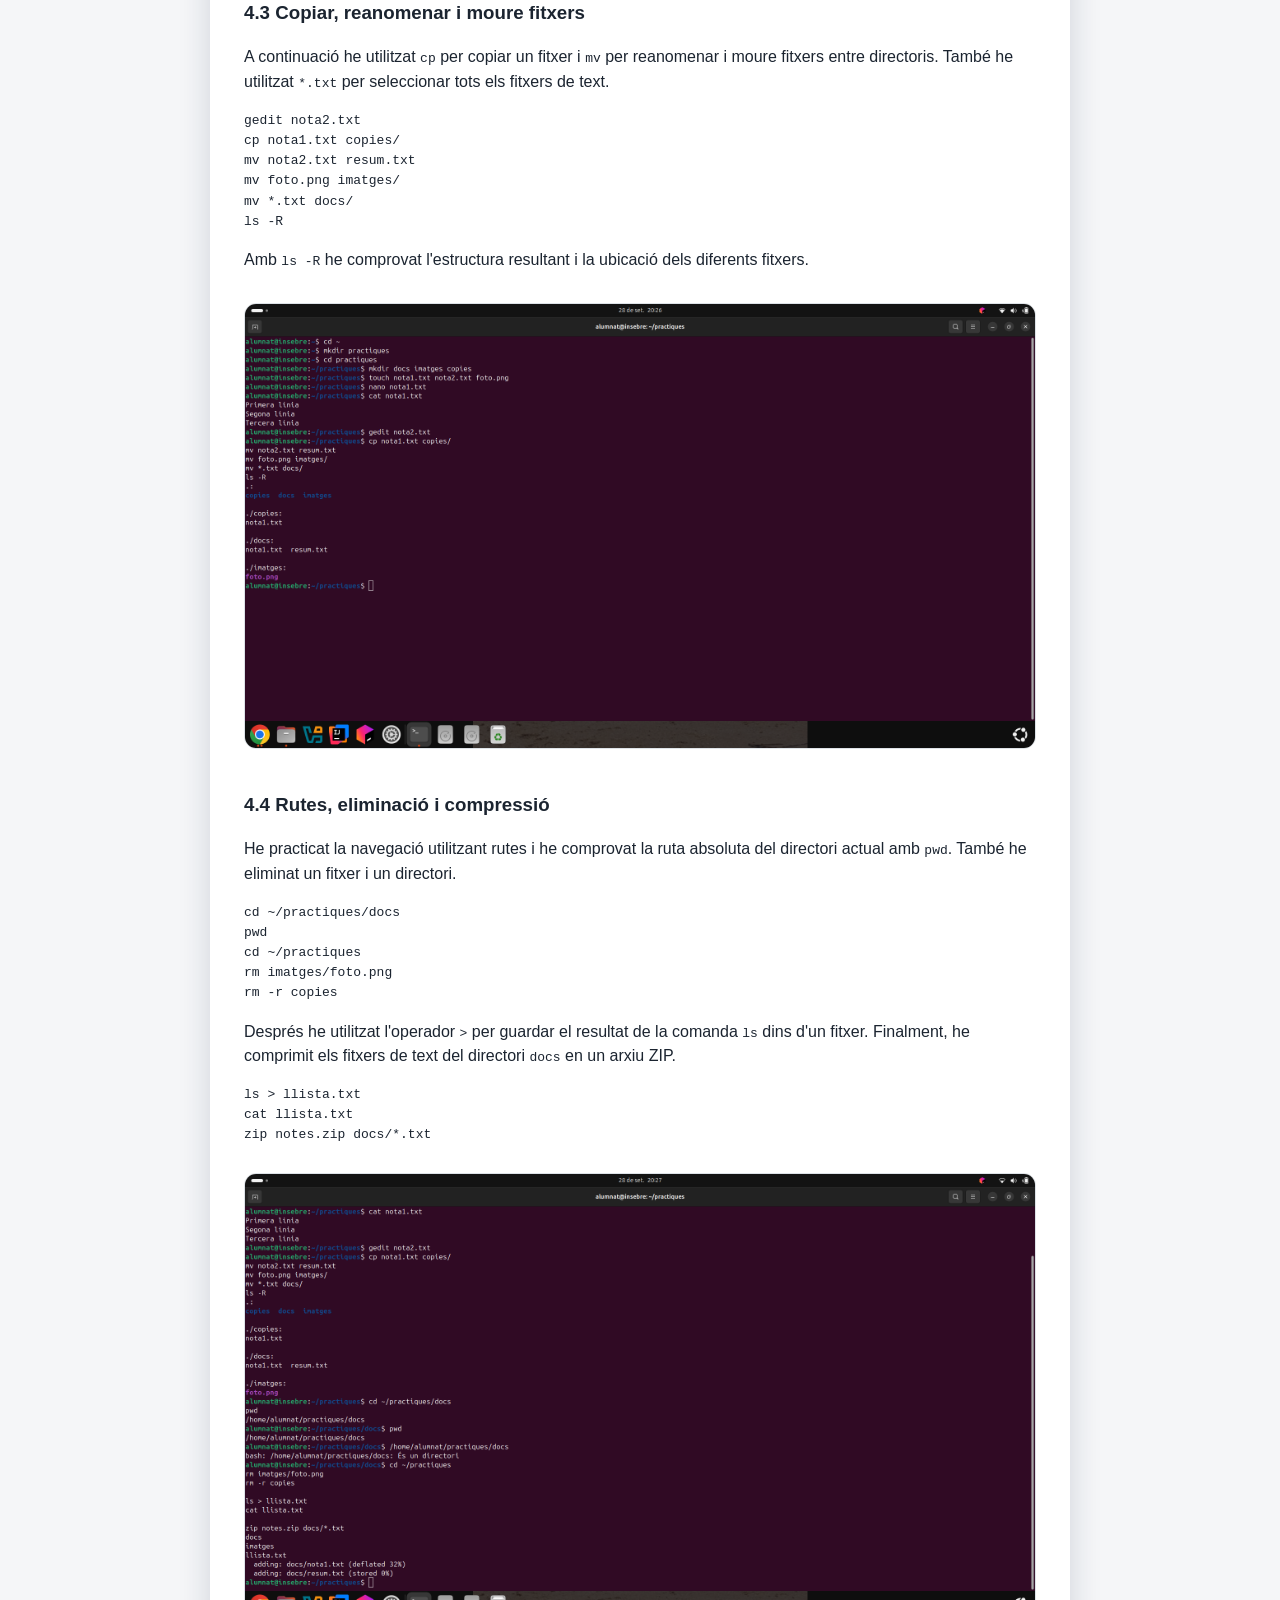
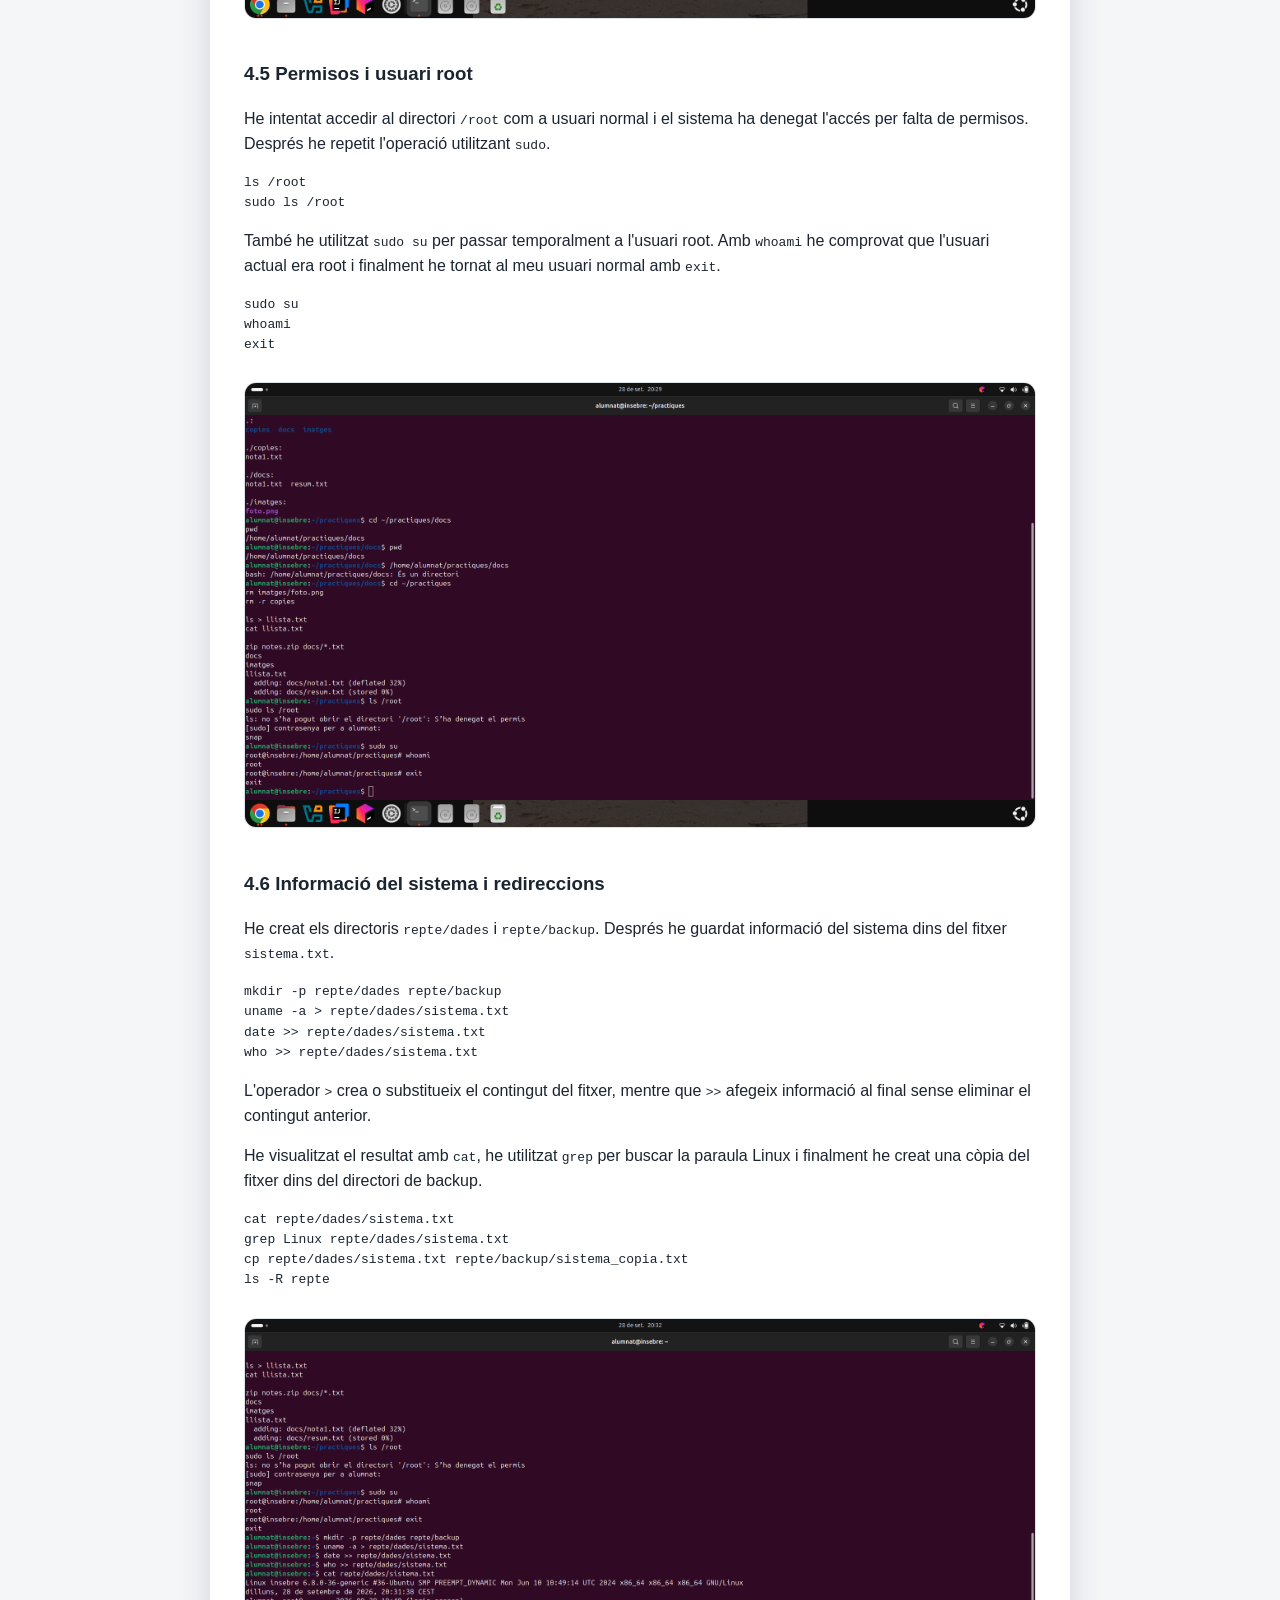
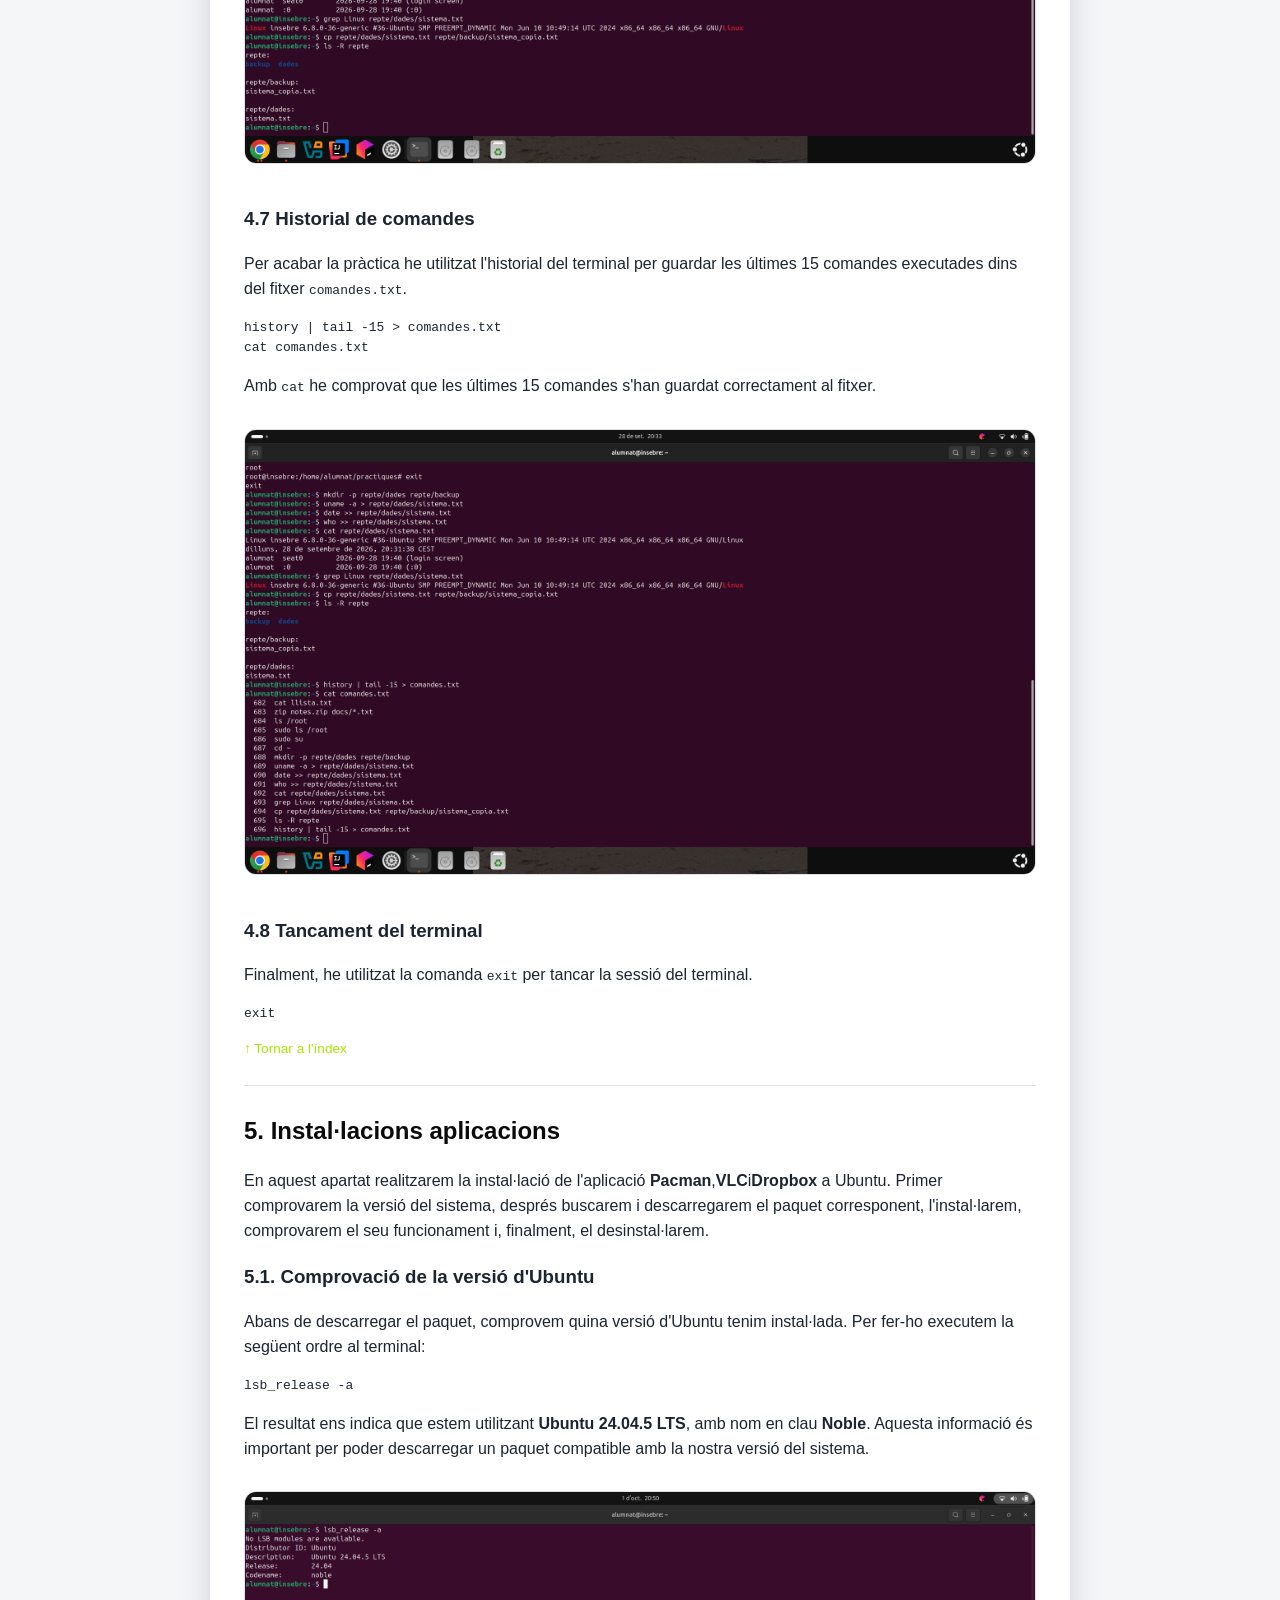
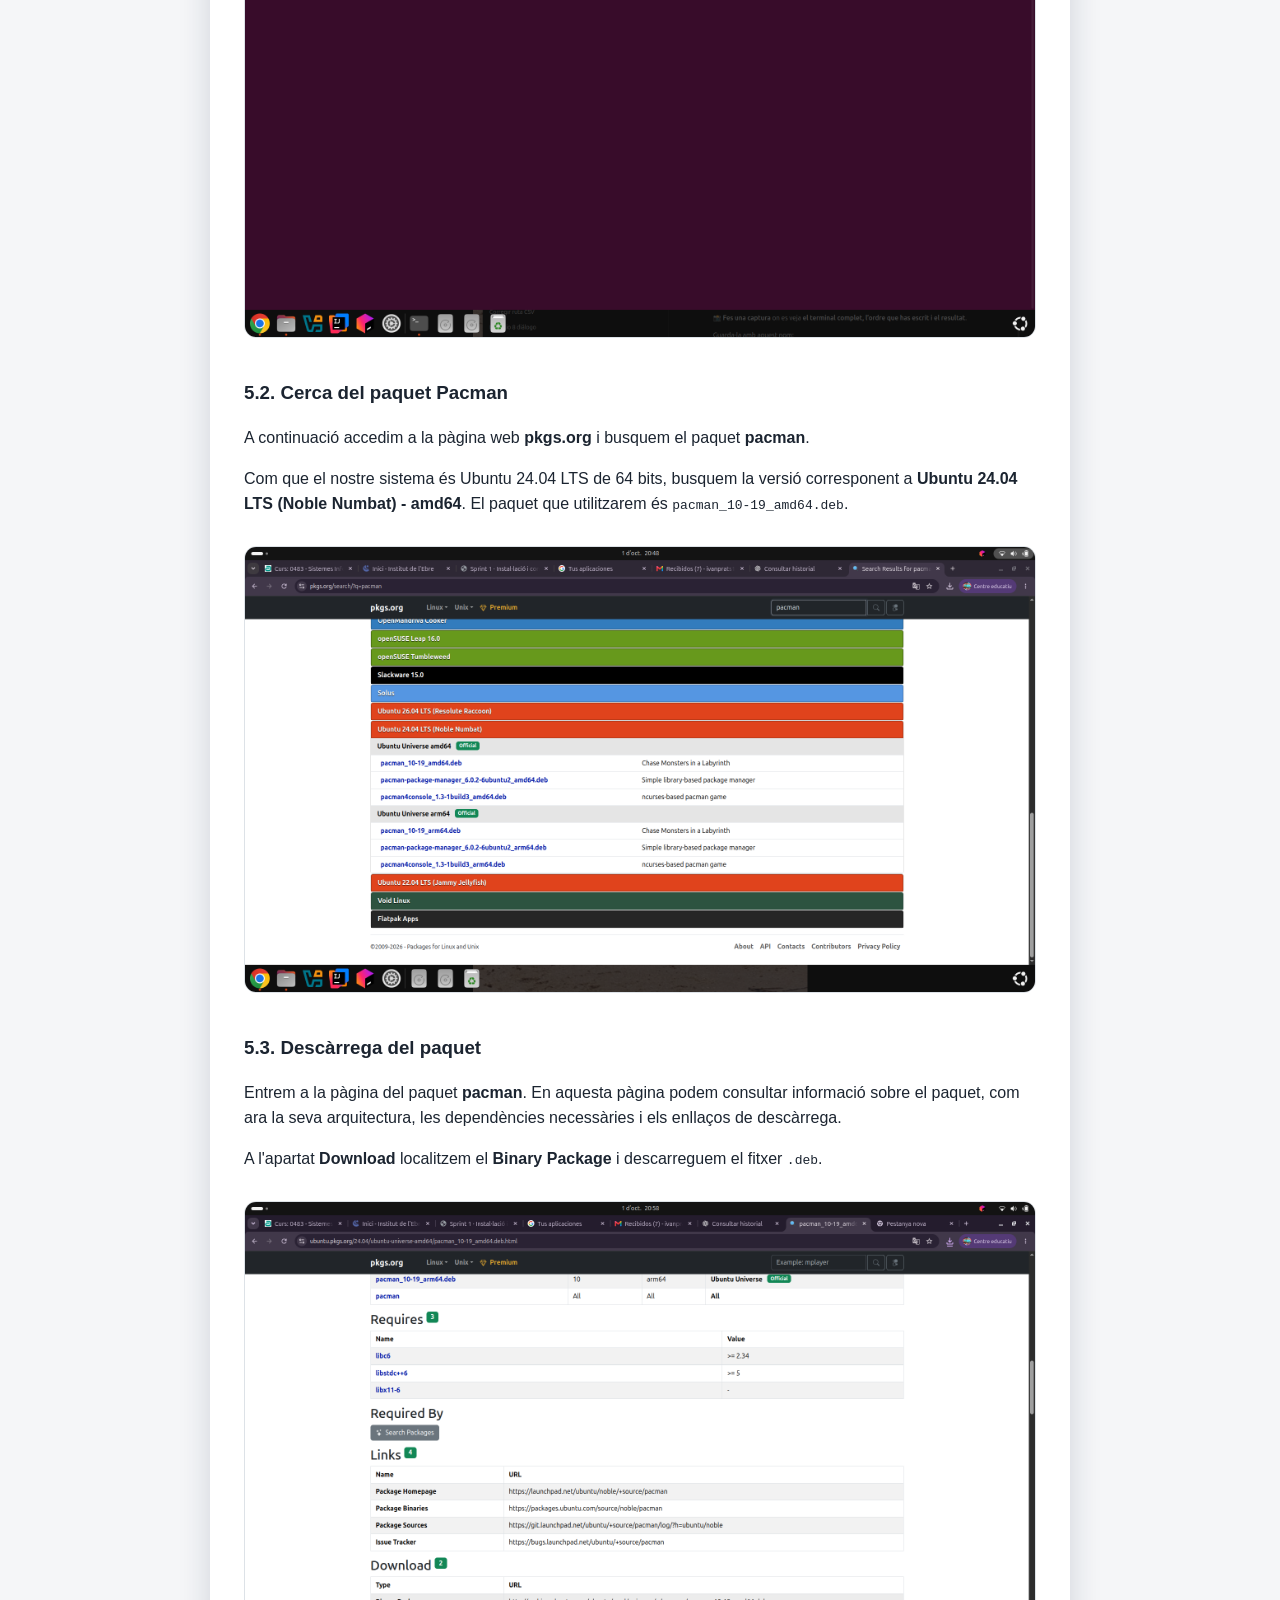
==== commit 6087a4e5: "Update index.html" ====
--- a/sprint1/index.html
+++ b/sprint1/index.html
@@ -488,7 +488,7 @@
 
   <p>
     En aquest apartat realitzarem la instal·lació de l'aplicació
-    <strong>Pacman</strong> a Ubuntu. Primer comprovarem la versió del
+    <strong>Pacman</strong>,<strong>VLC</strong>i<strong>Dropbox</strong> a Ubuntu. Primer comprovarem la versió del
     sistema, després buscarem i descarregarem el paquet corresponent,
     l'instal·larem, comprovarem el seu funcionament i, finalment,
     el desinstal·larem.
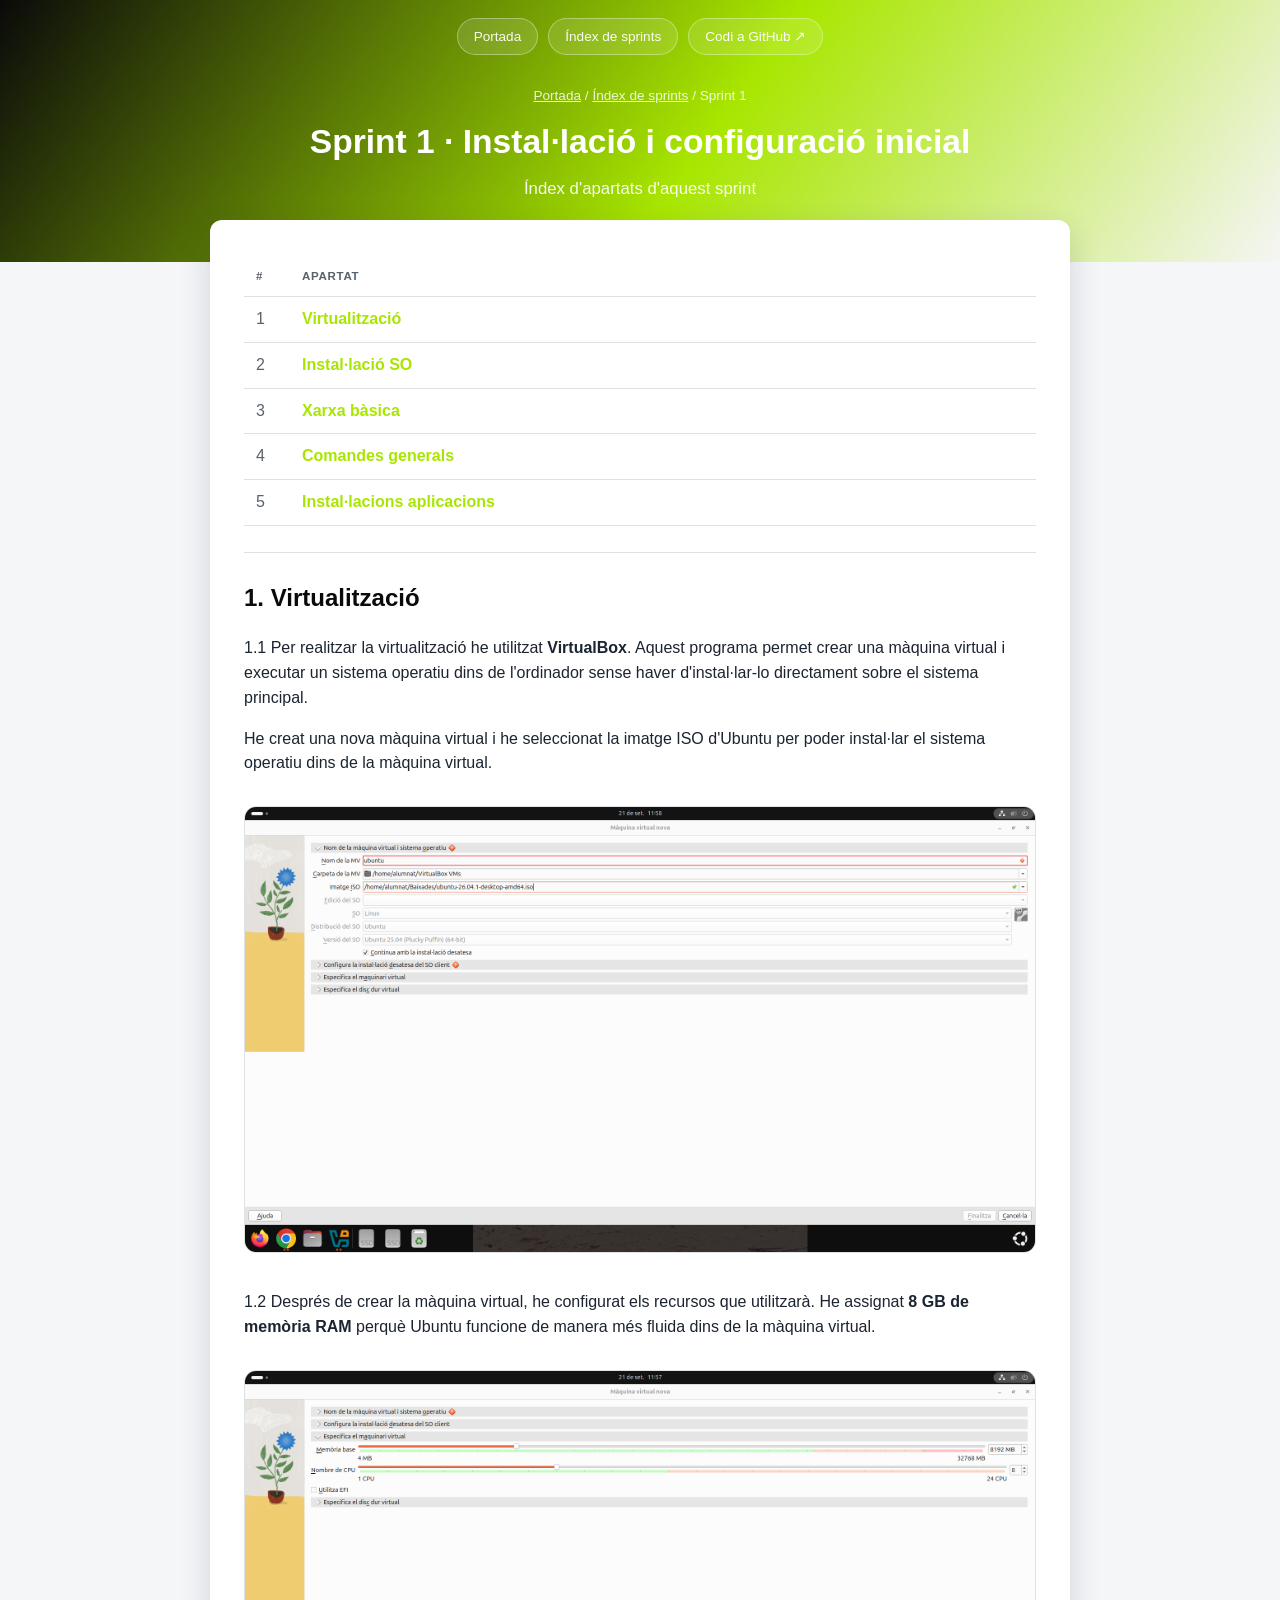
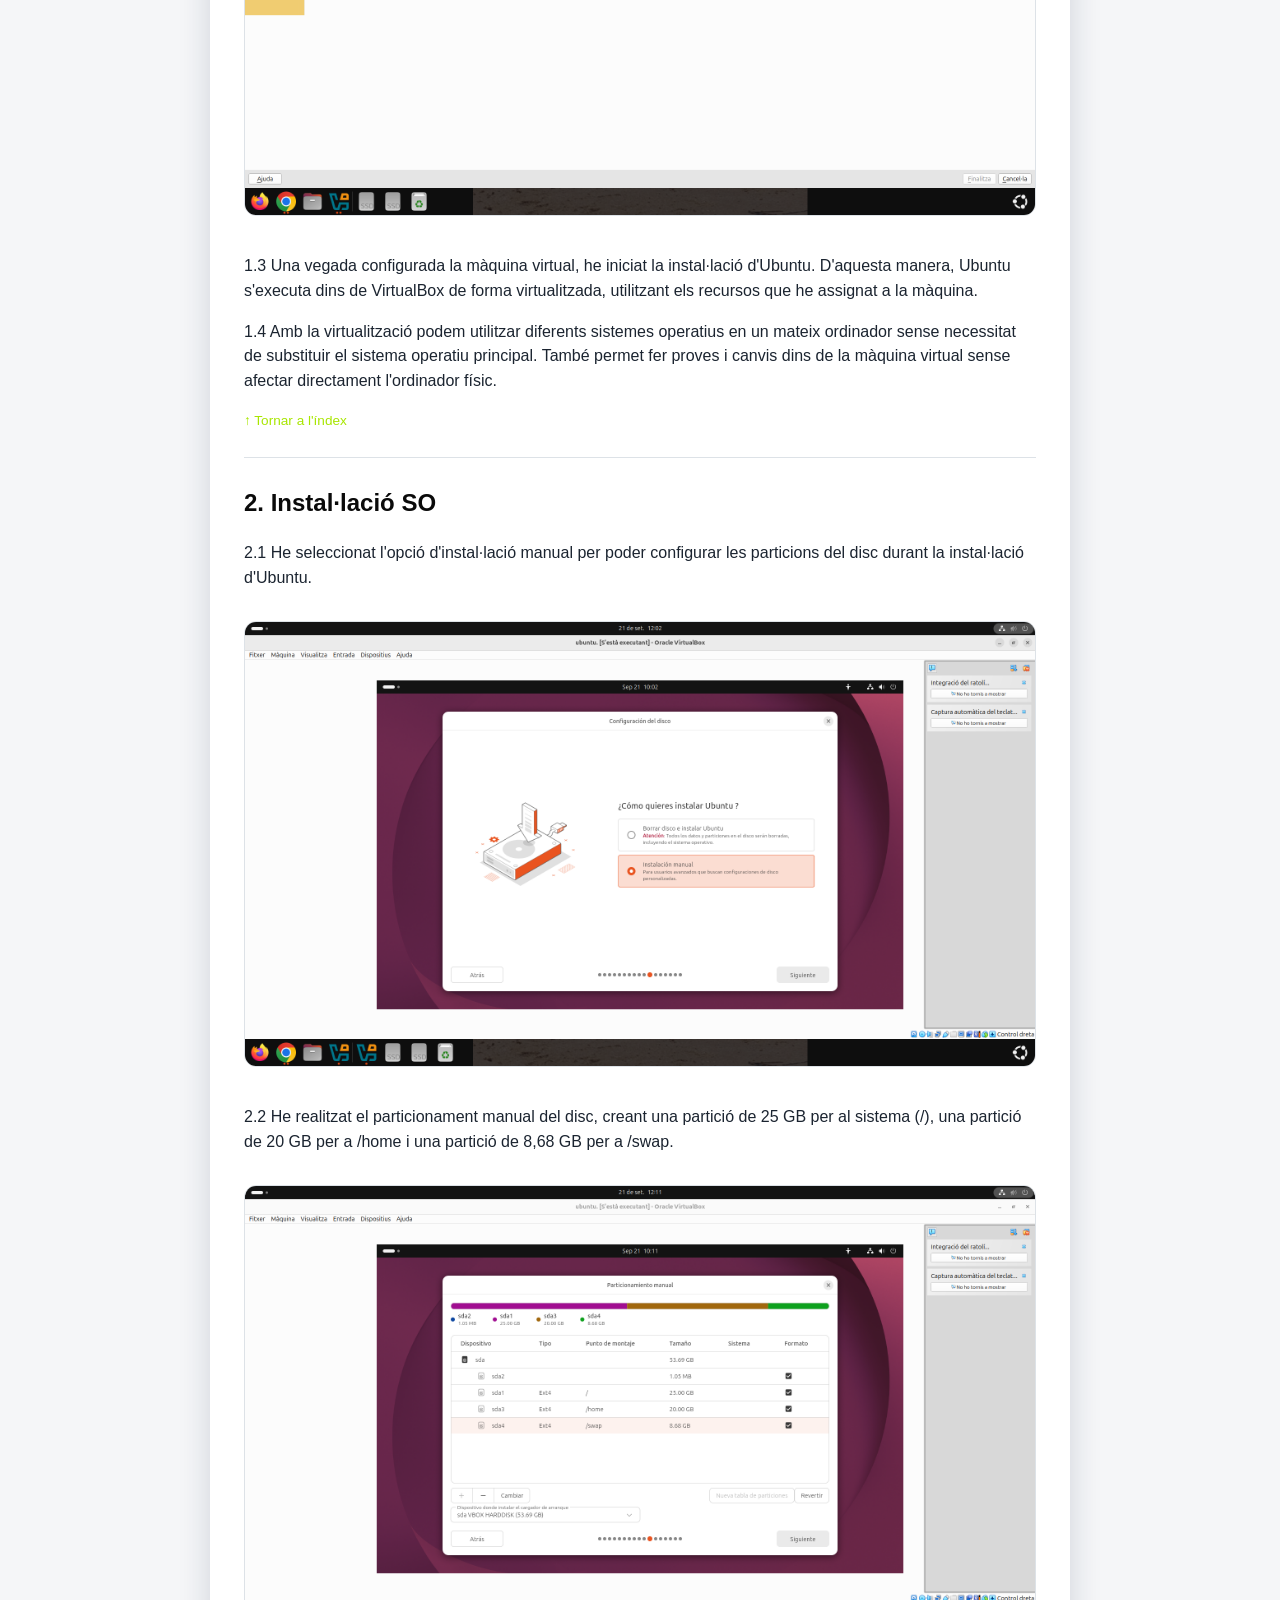
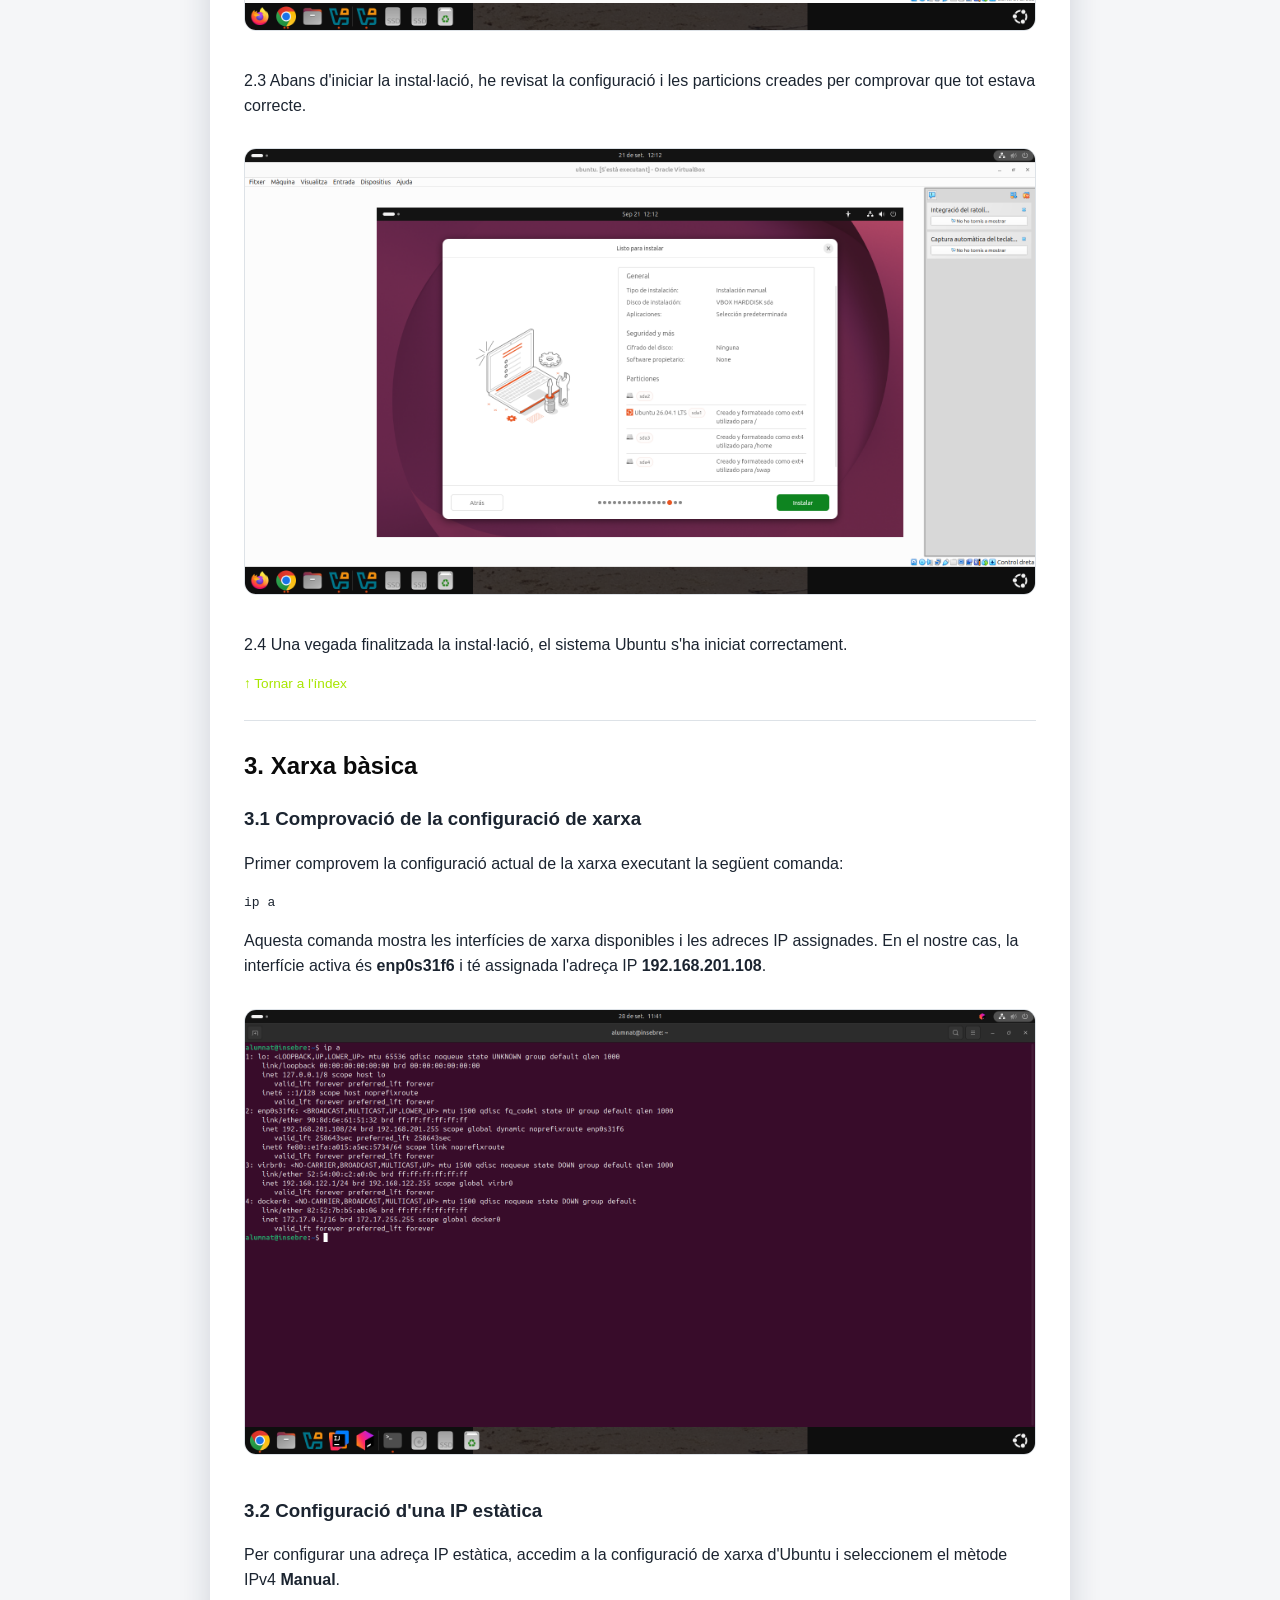
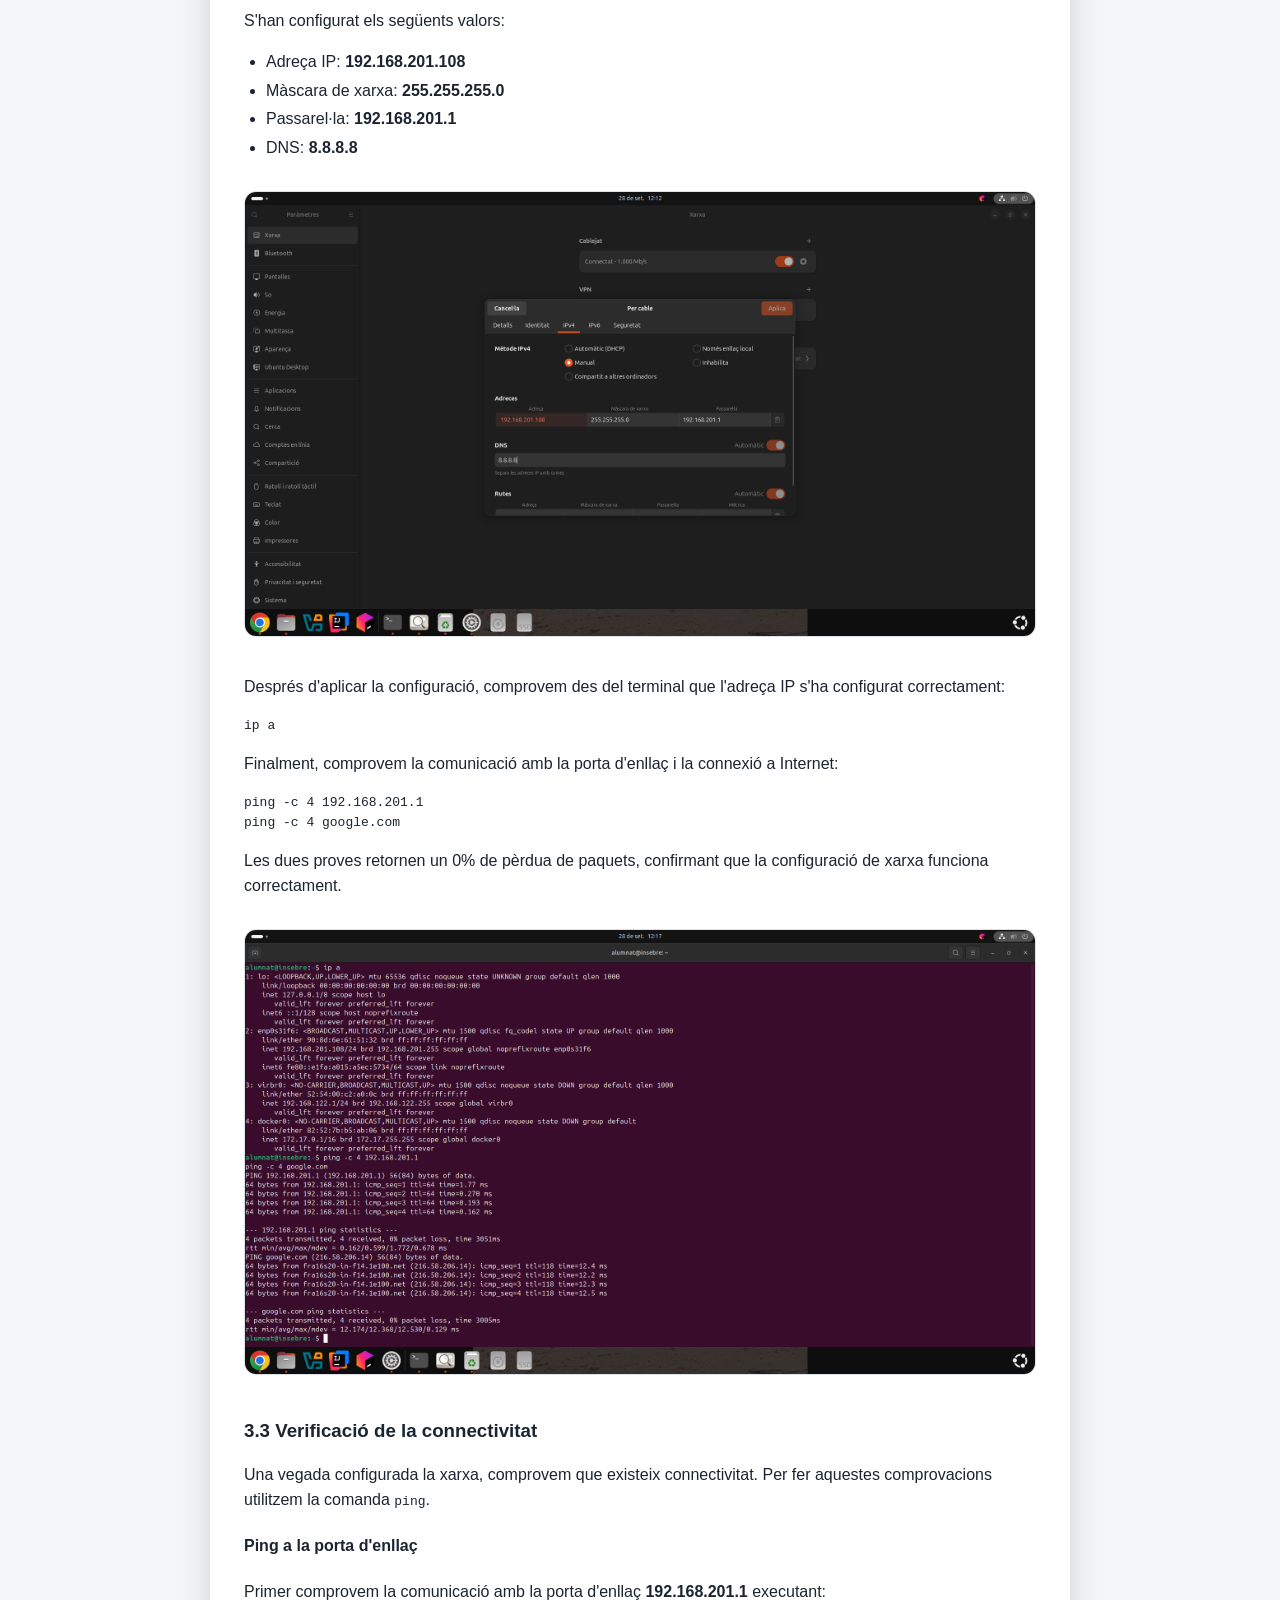
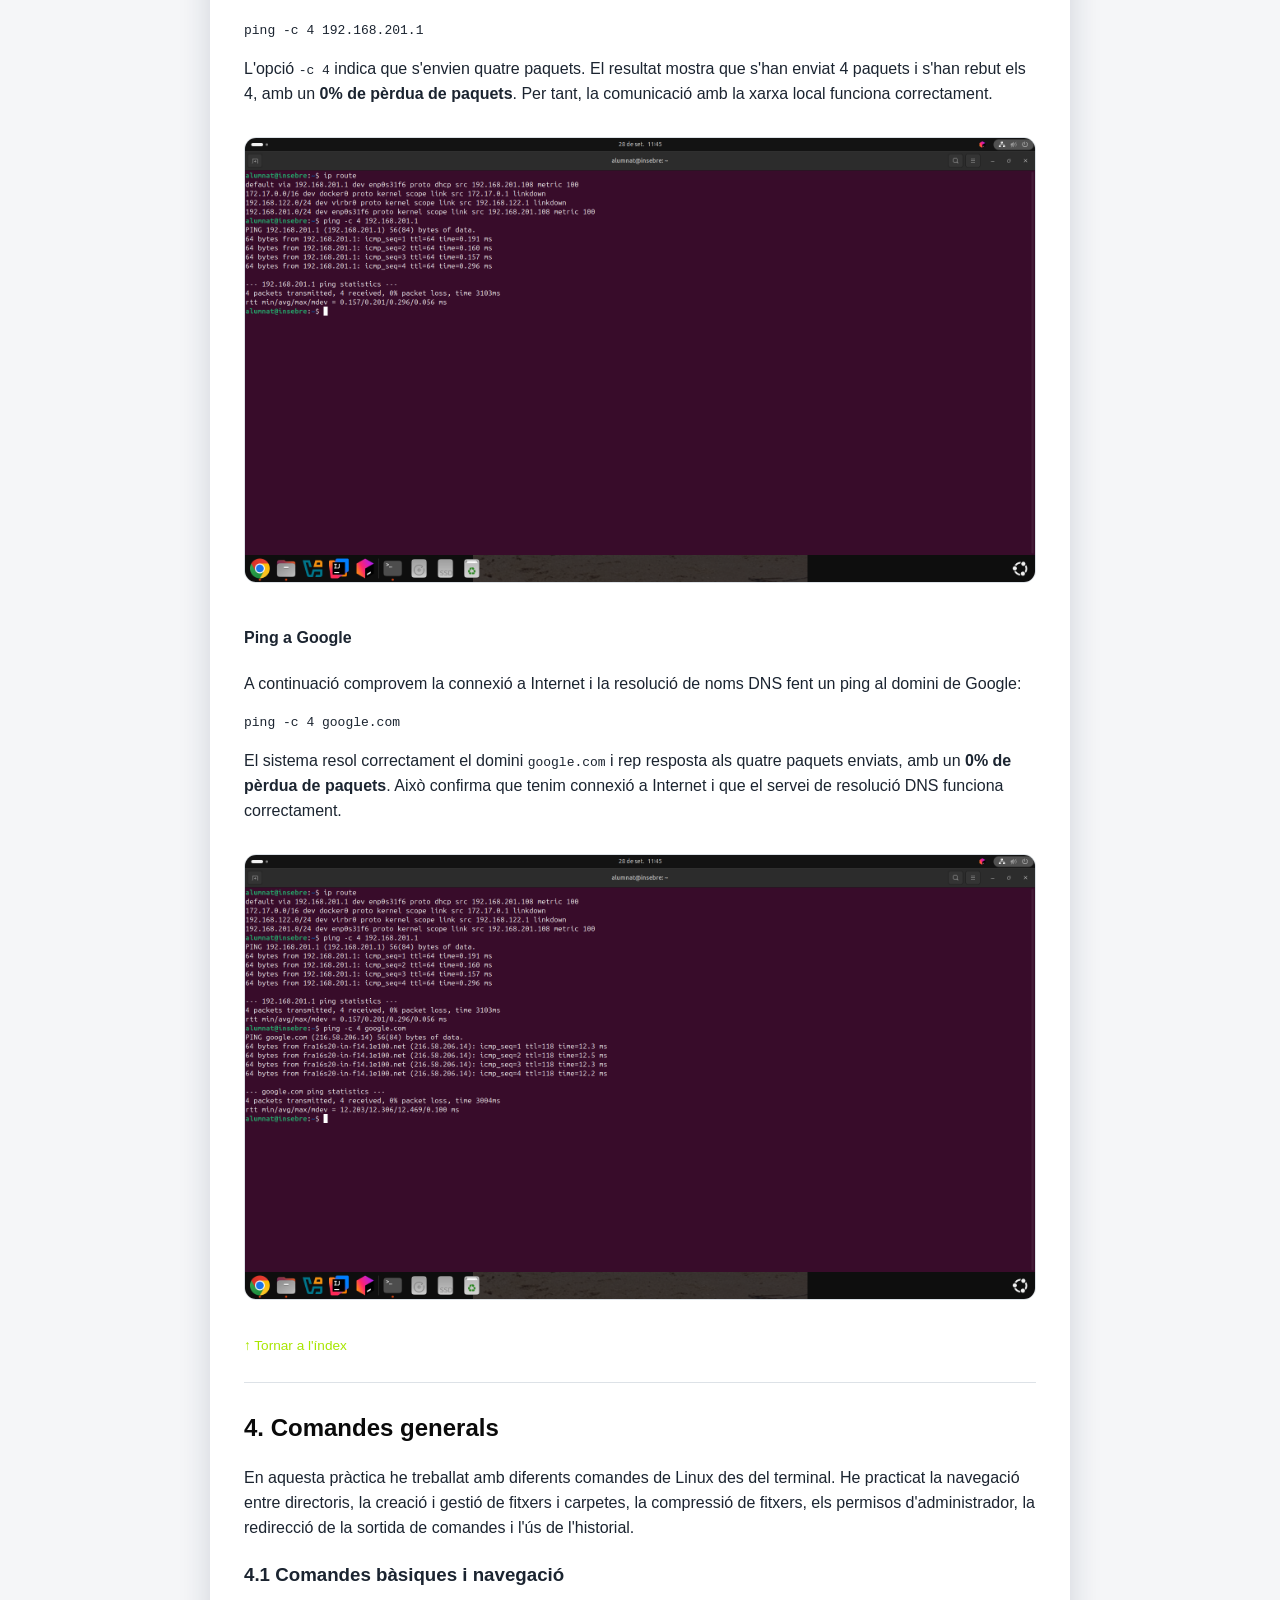
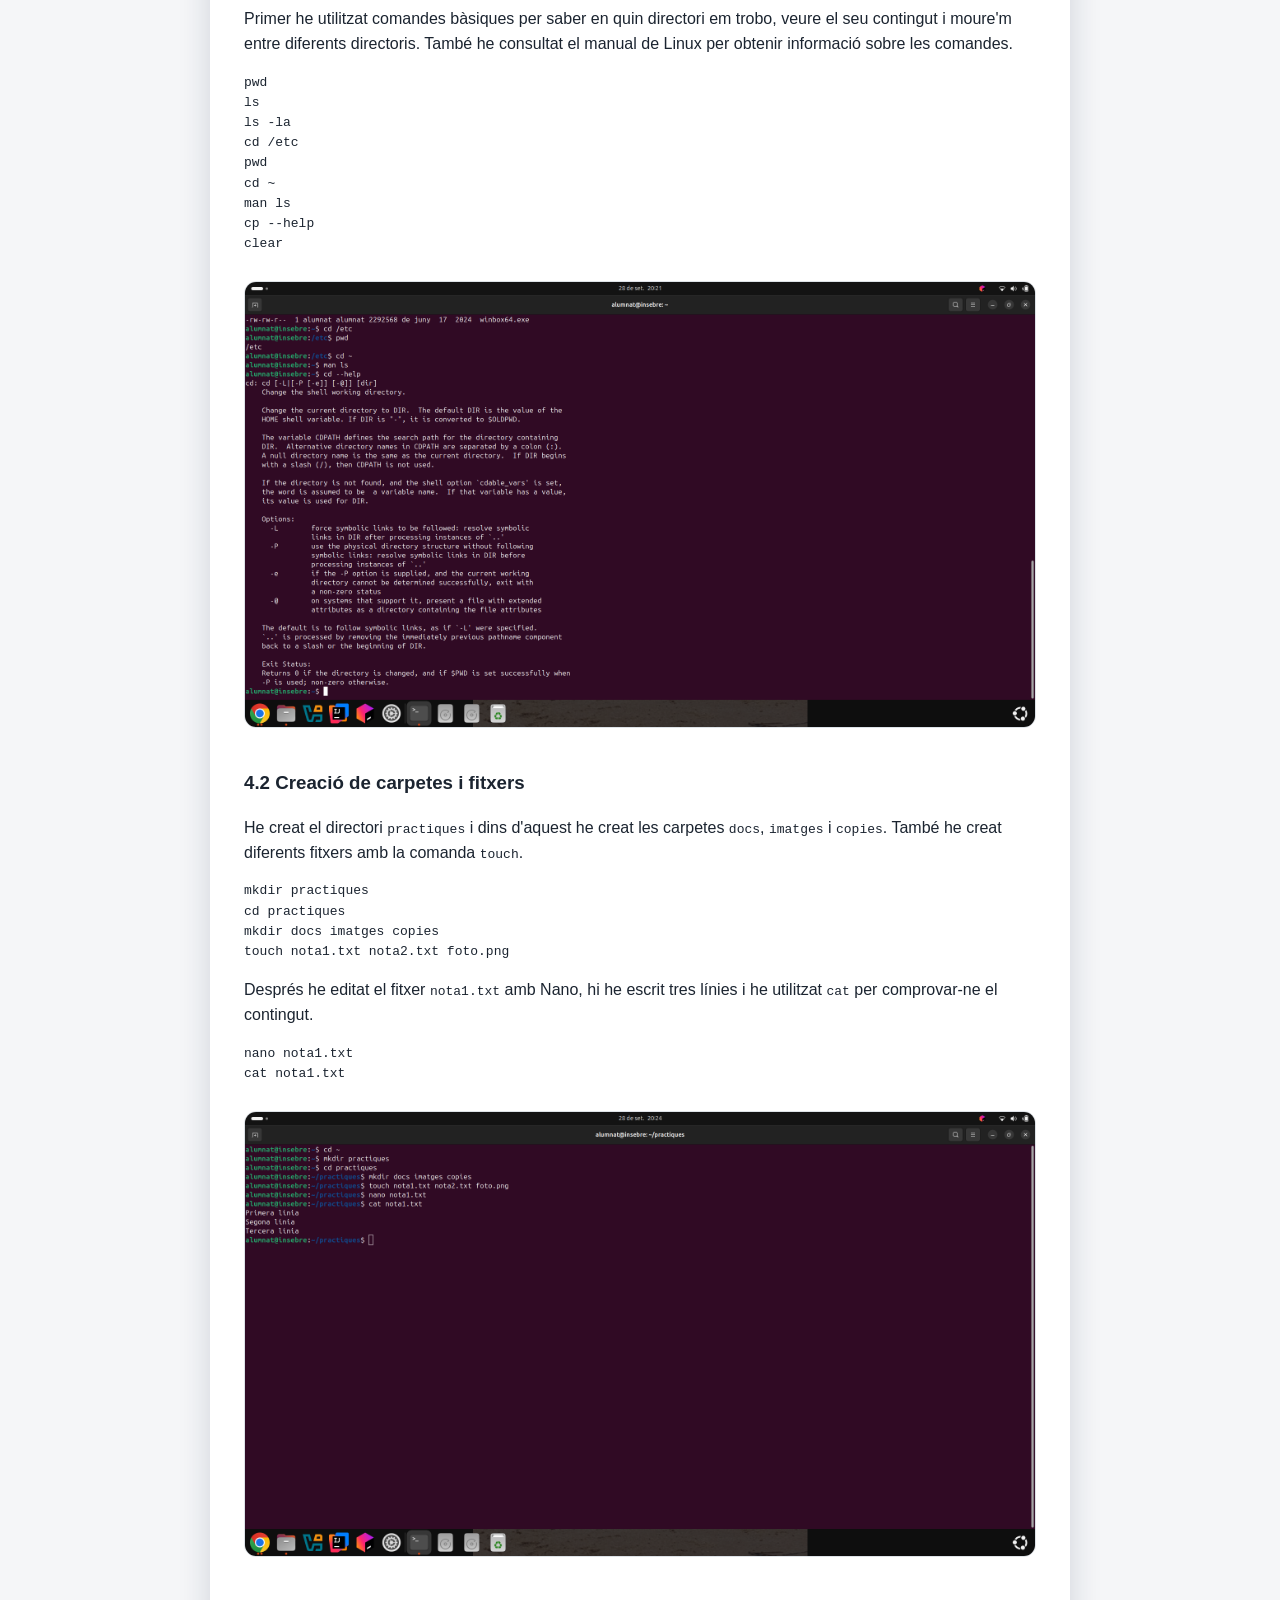
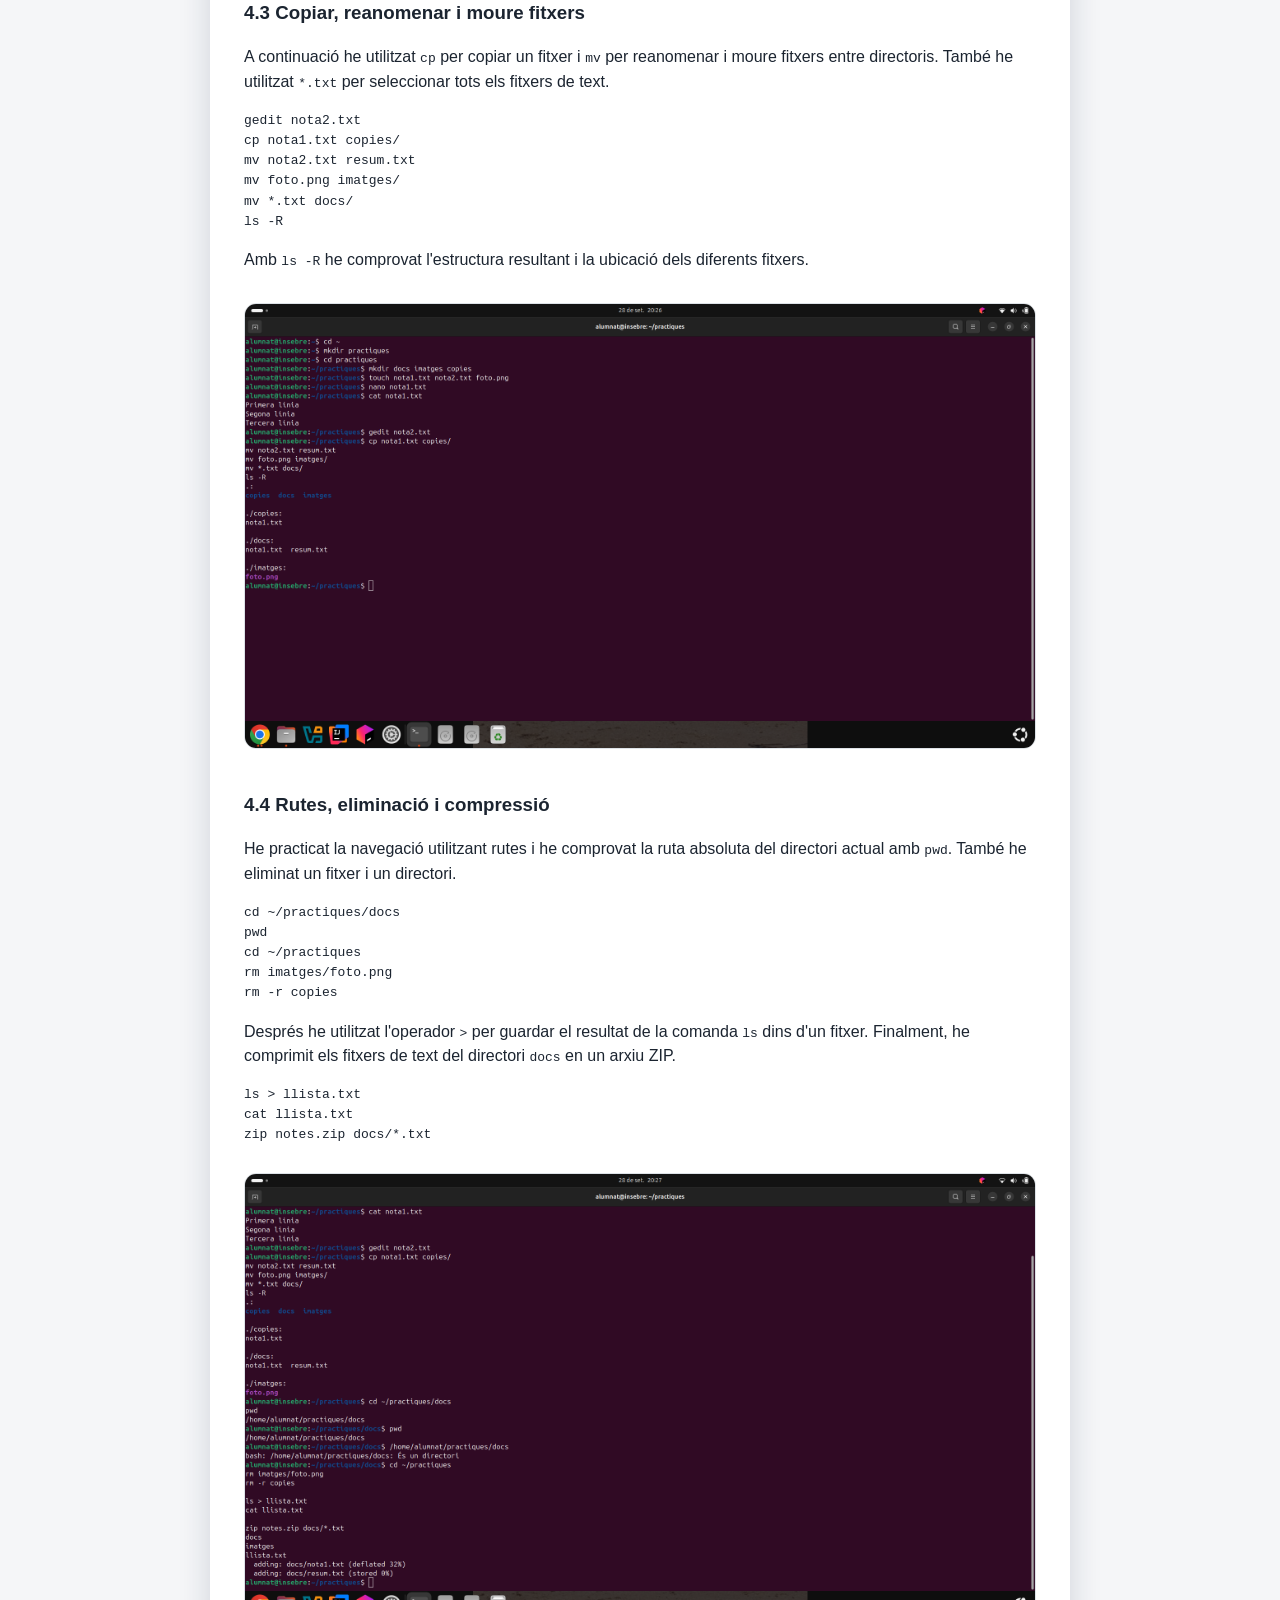
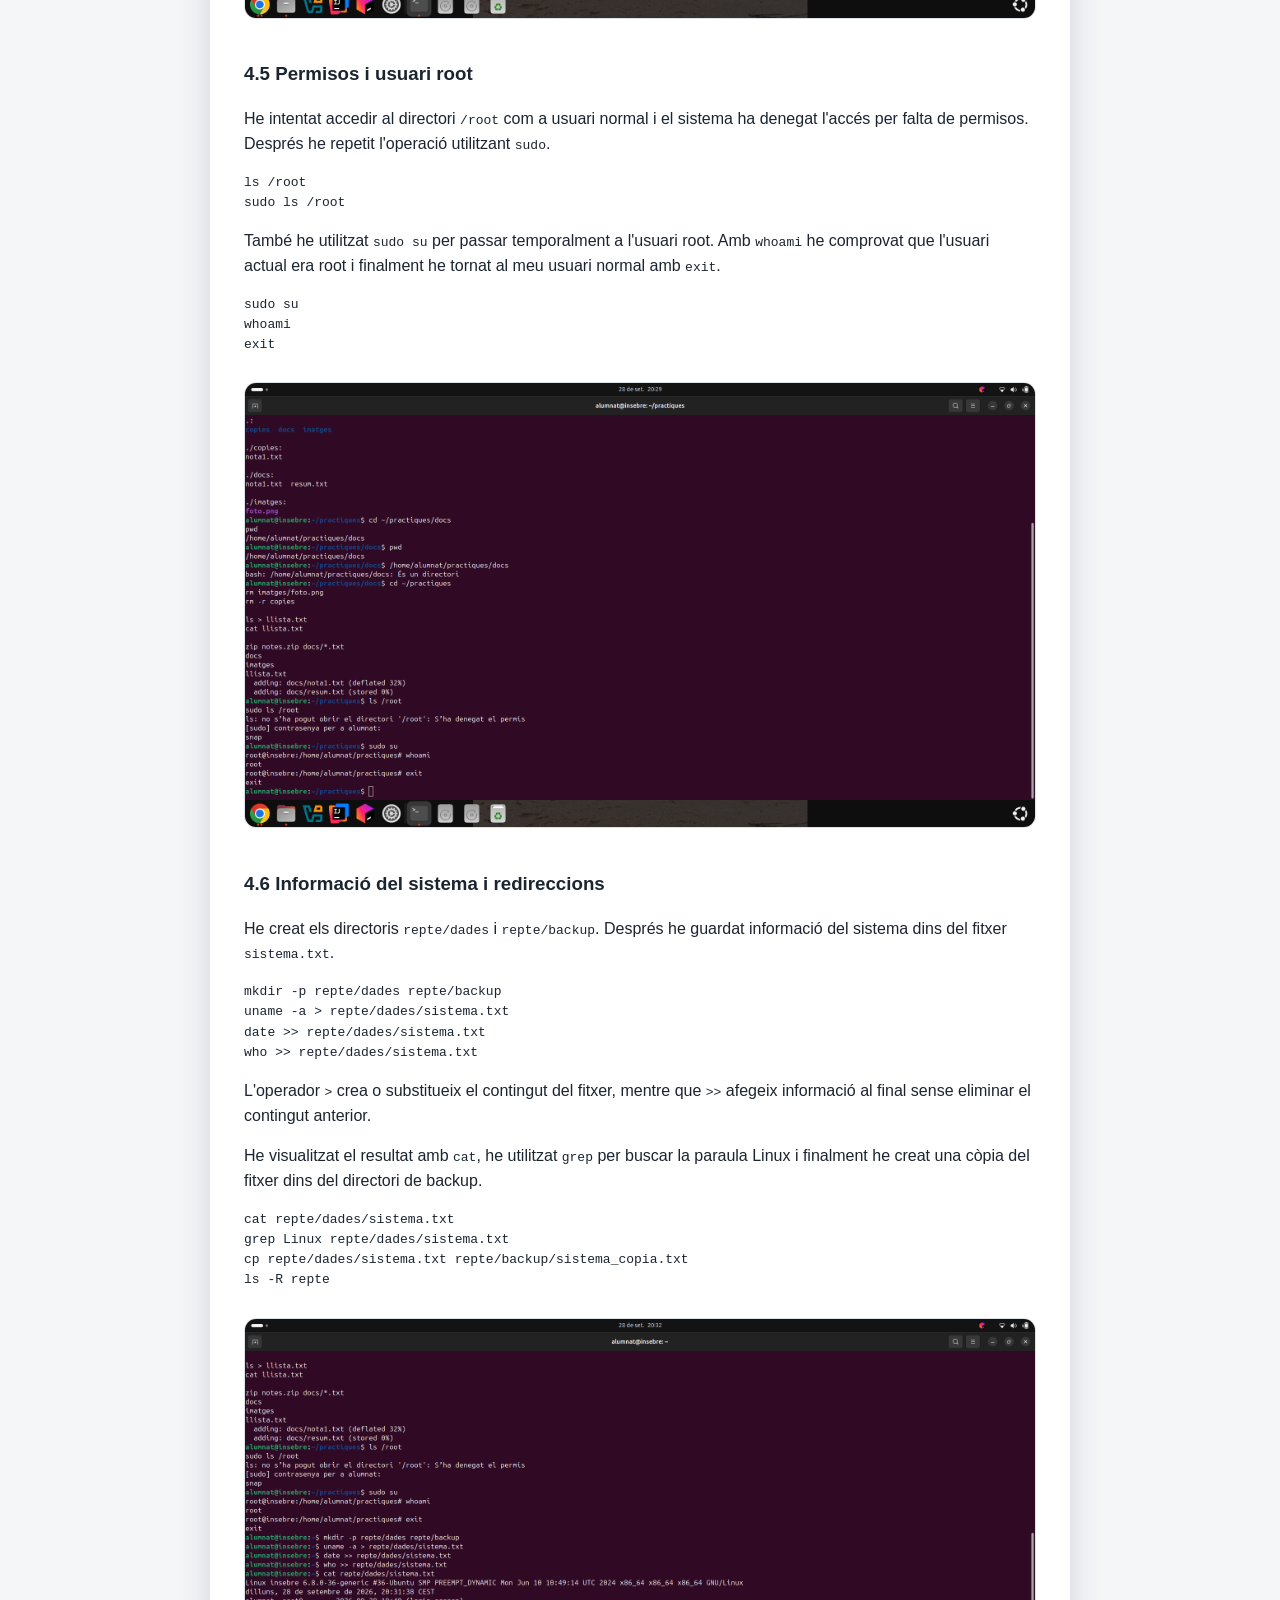
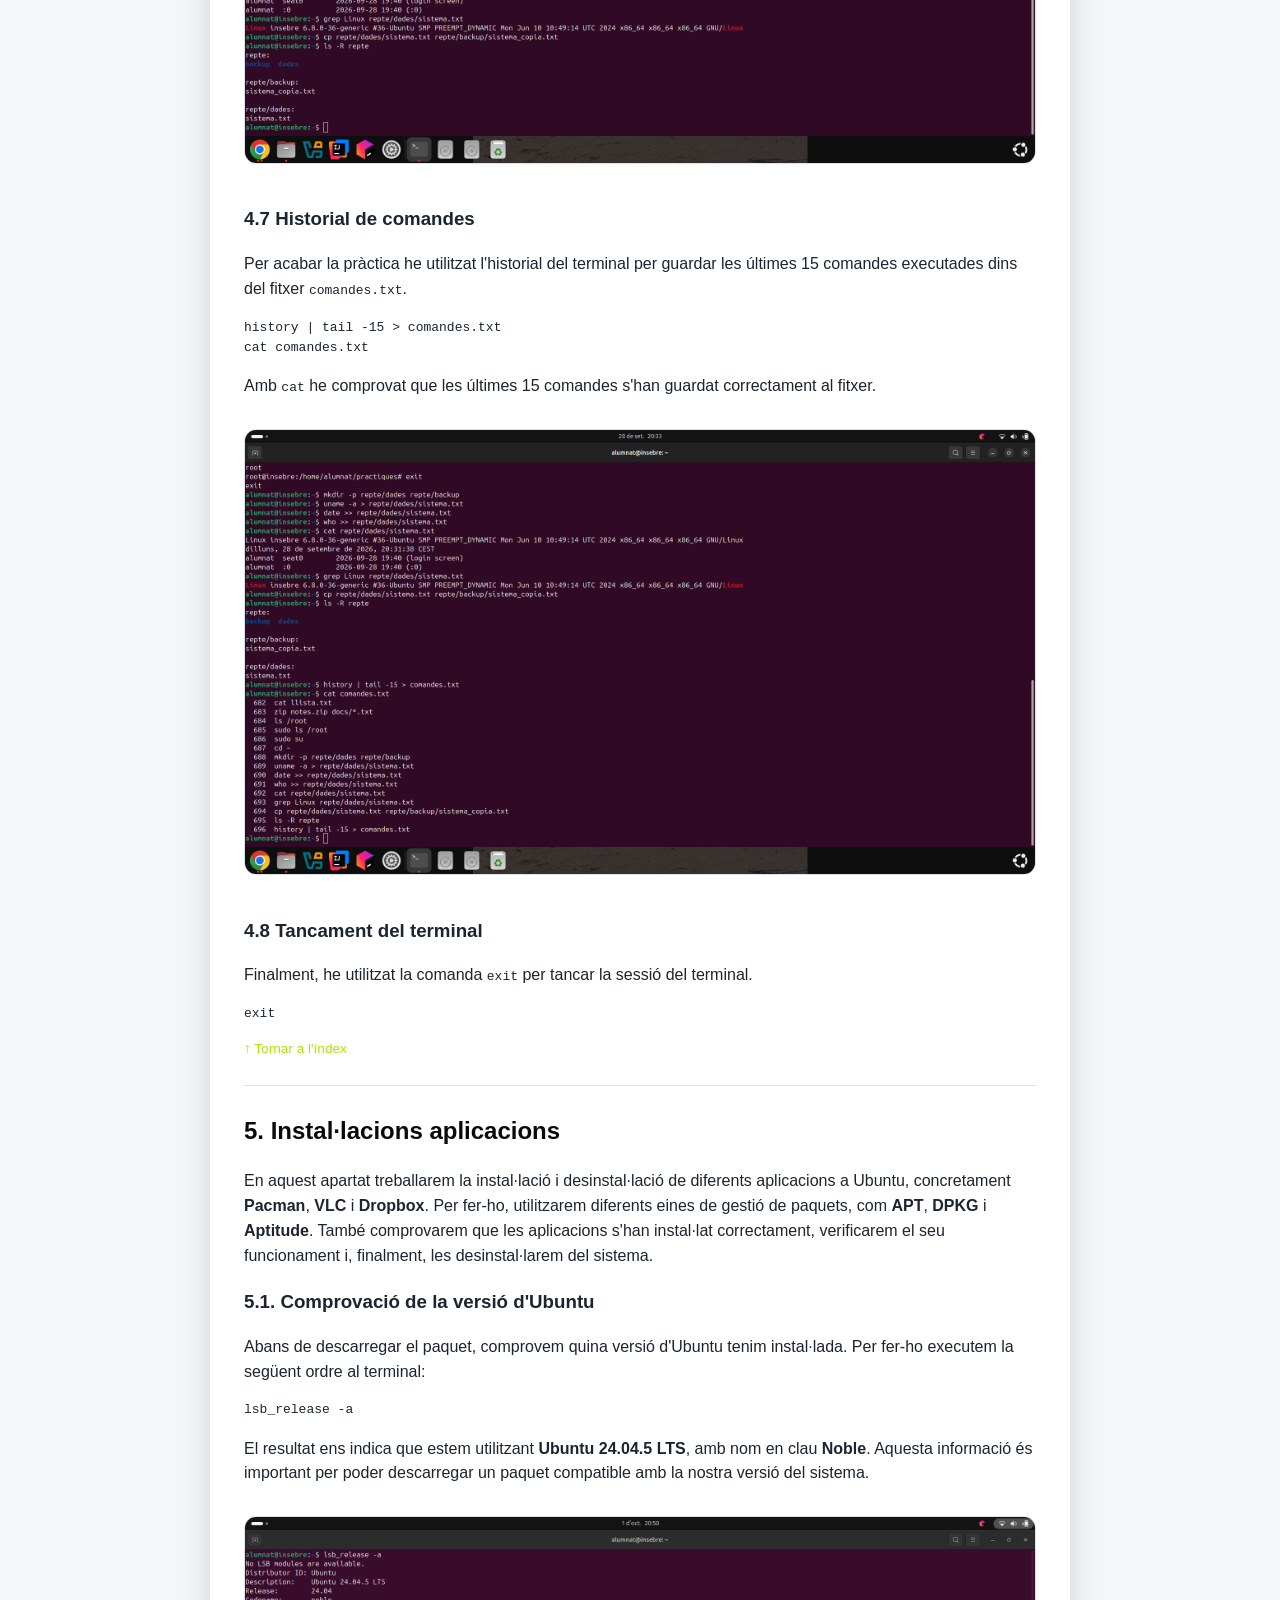
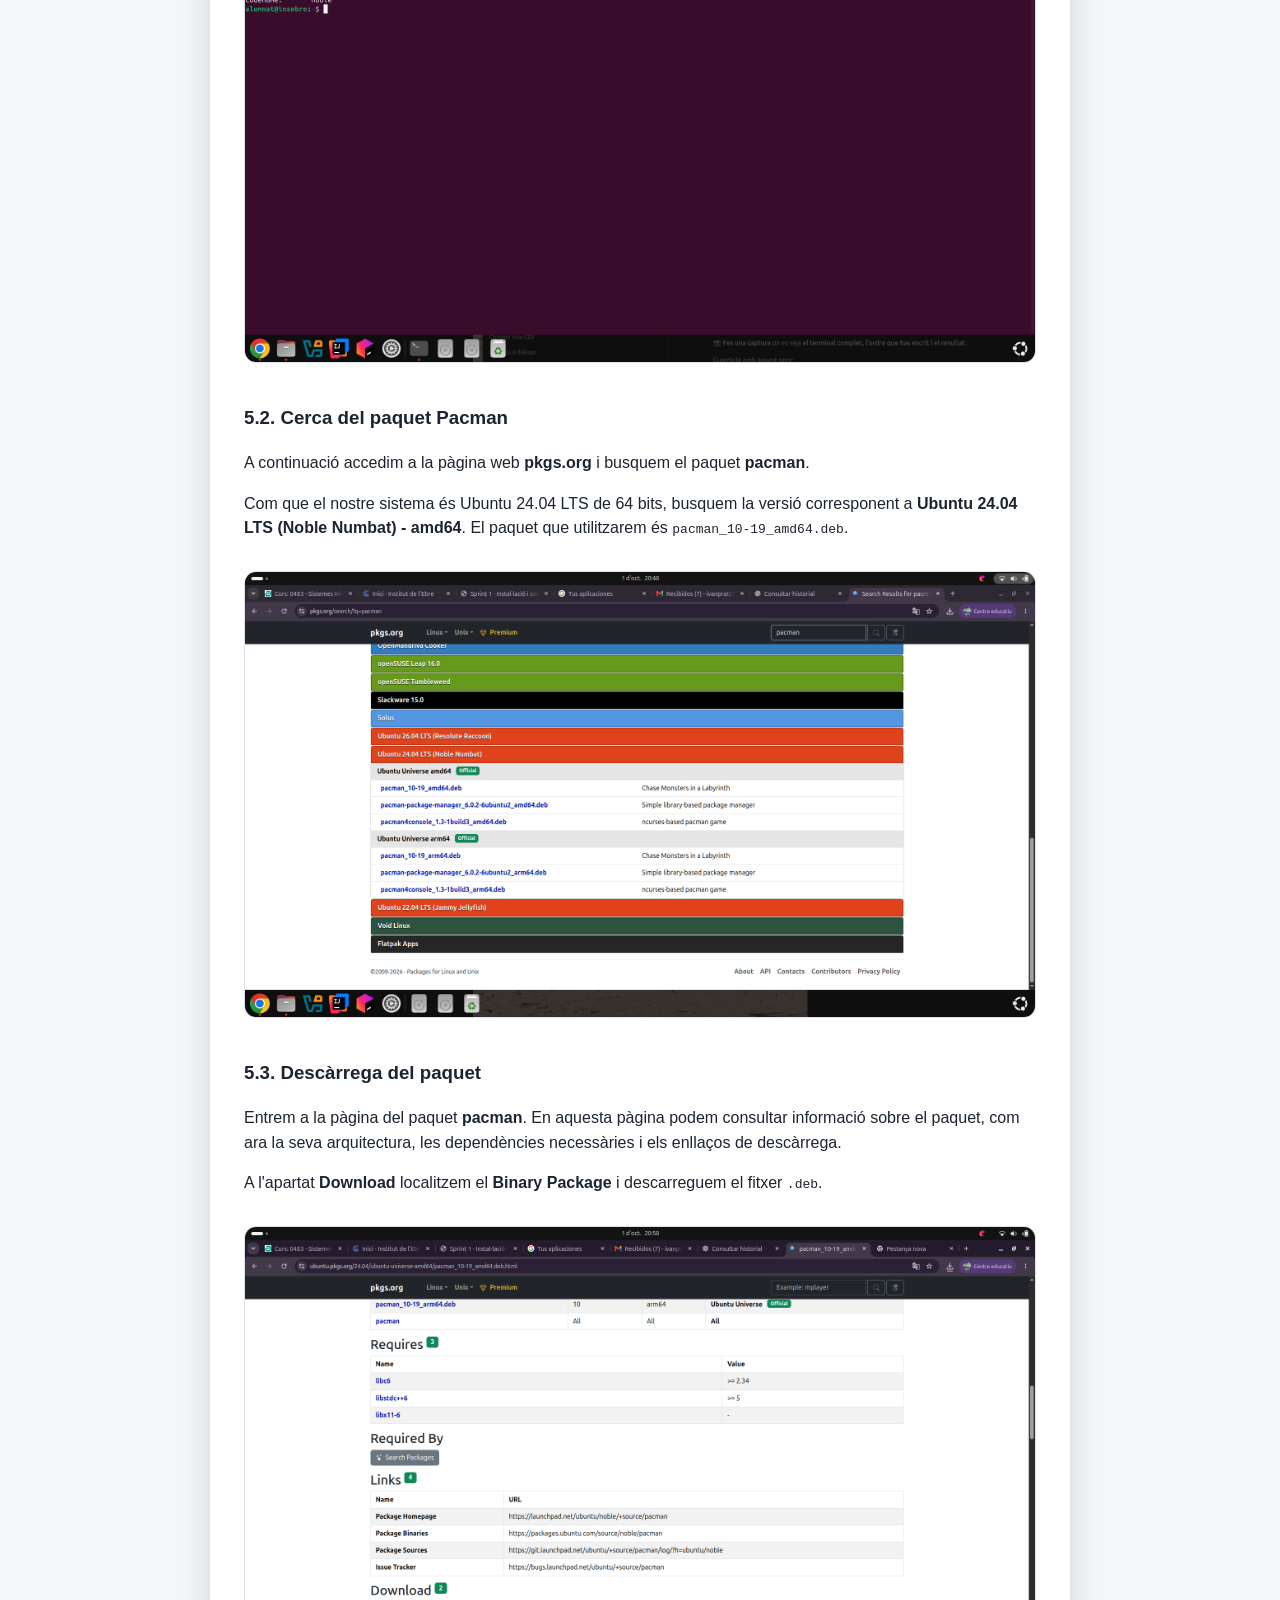
==== commit 29f95e32: "Update index.html" ====
--- a/sprint1/index.html
+++ b/sprint1/index.html
@@ -486,13 +486,18 @@
 
   <h2>5. Instal·lacions aplicacions</h2>
 
-  <p>
-    En aquest apartat realitzarem la instal·lació de l'aplicació
-    <strong>Pacman</strong>,<strong>VLC</strong>i<strong>Dropbox</strong> a Ubuntu. Primer comprovarem la versió del
-    sistema, després buscarem i descarregarem el paquet corresponent,
-    l'instal·larem, comprovarem el seu funcionament i, finalment,
-    el desinstal·larem.
-  </p>
+<p>
+    En aquest apartat treballarem la instal·lació i desinstal·lació
+    de diferents aplicacions a Ubuntu, concretament
+    <strong>Pacman</strong>, <strong>VLC</strong> i
+    <strong>Dropbox</strong>. Per fer-ho, utilitzarem diferents
+    eines de gestió de paquets, com <strong>APT</strong>,
+    <strong>DPKG</strong> i <strong>Aptitude</strong>.
+    També comprovarem que les aplicacions s'han instal·lat
+    correctament, verificarem el seu funcionament i,
+    finalment, les desinstal·larem del sistema.
+</p>
+
 
 
   <h3>5.1. Comprovació de la versió d'Ubuntu</h3>
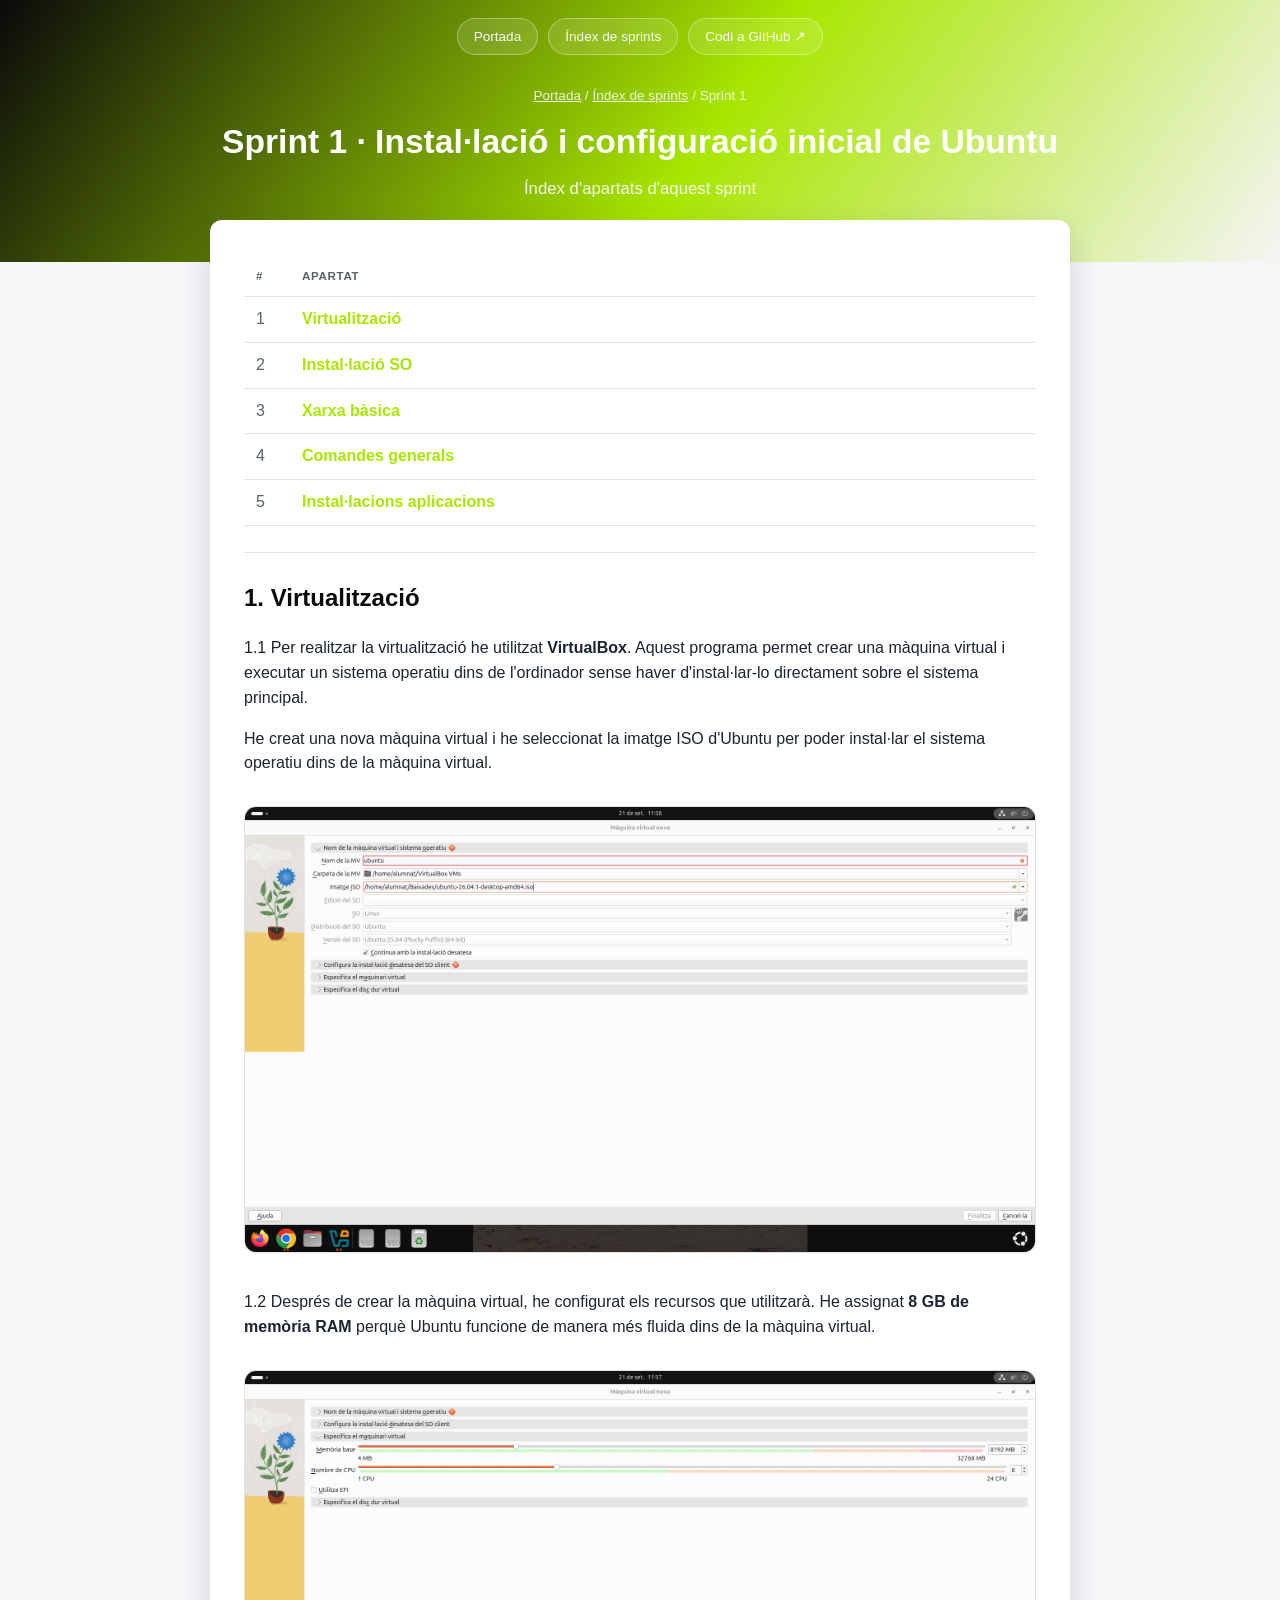
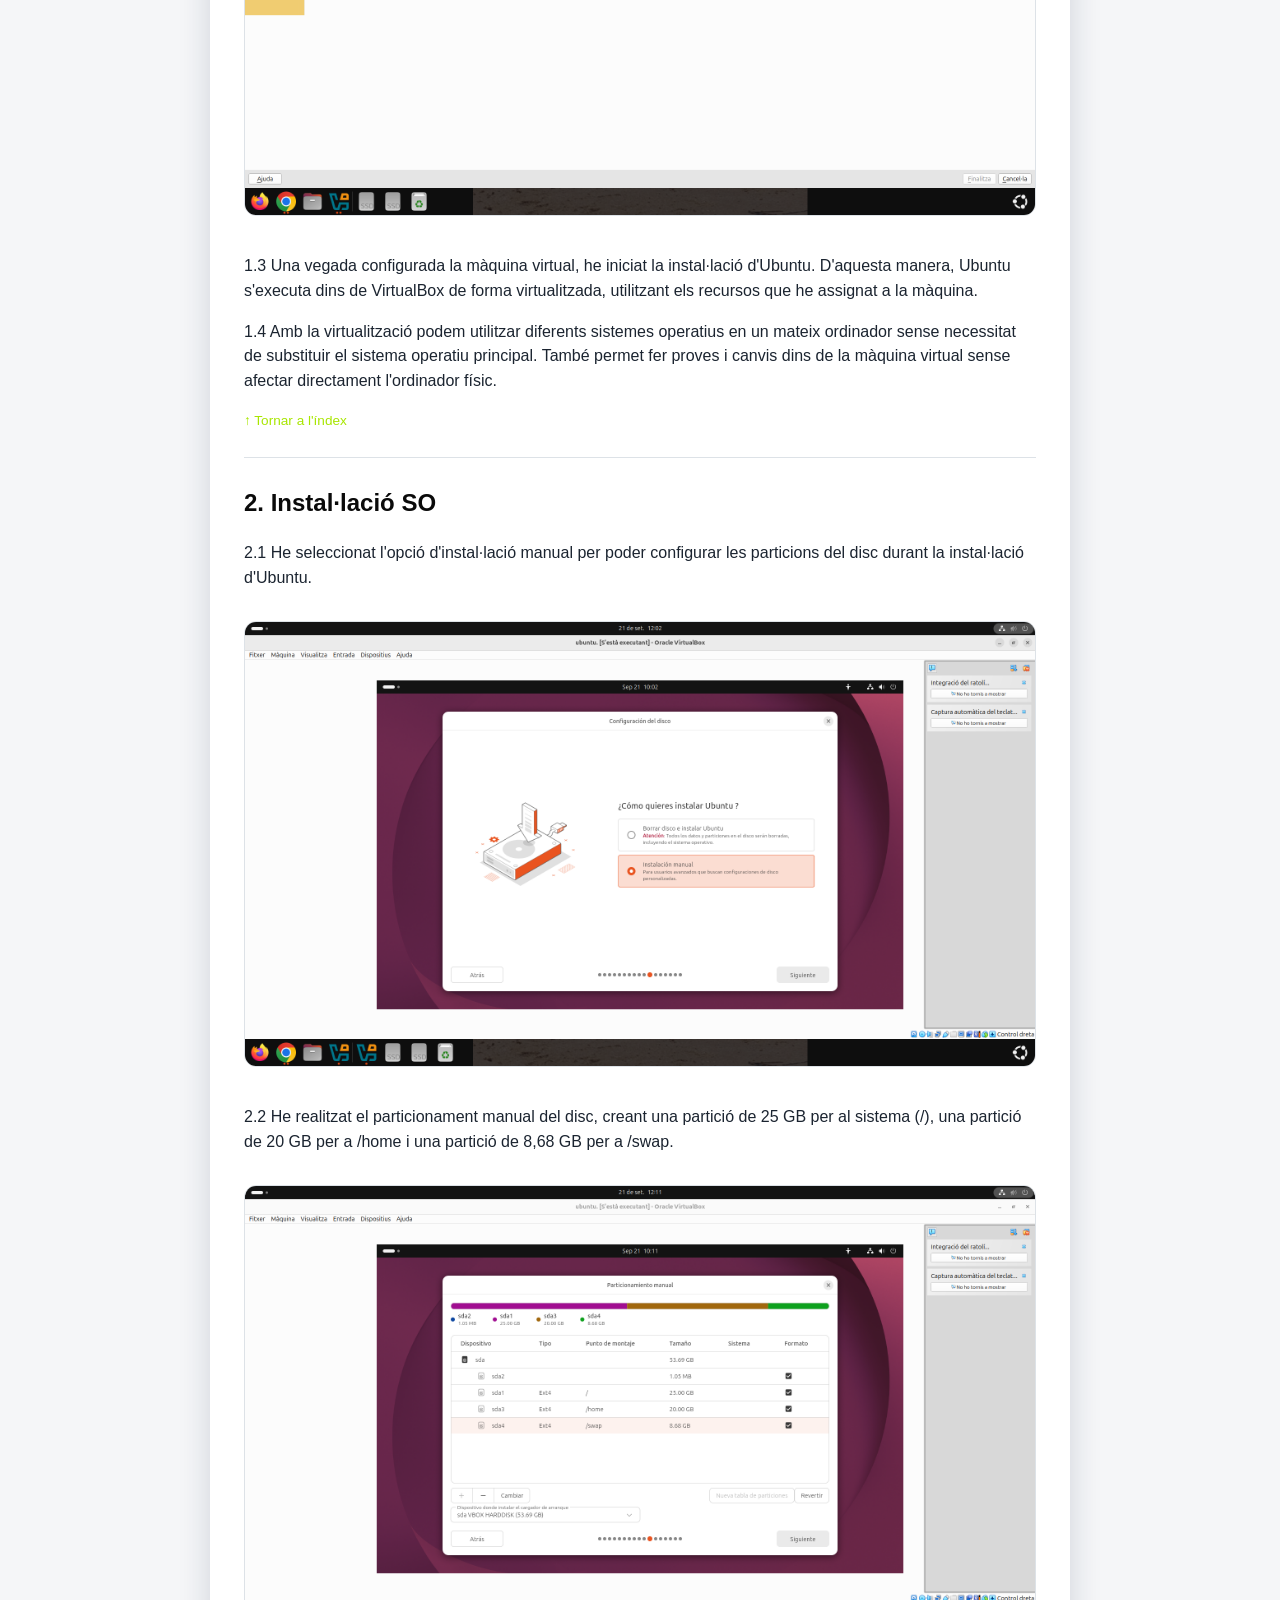
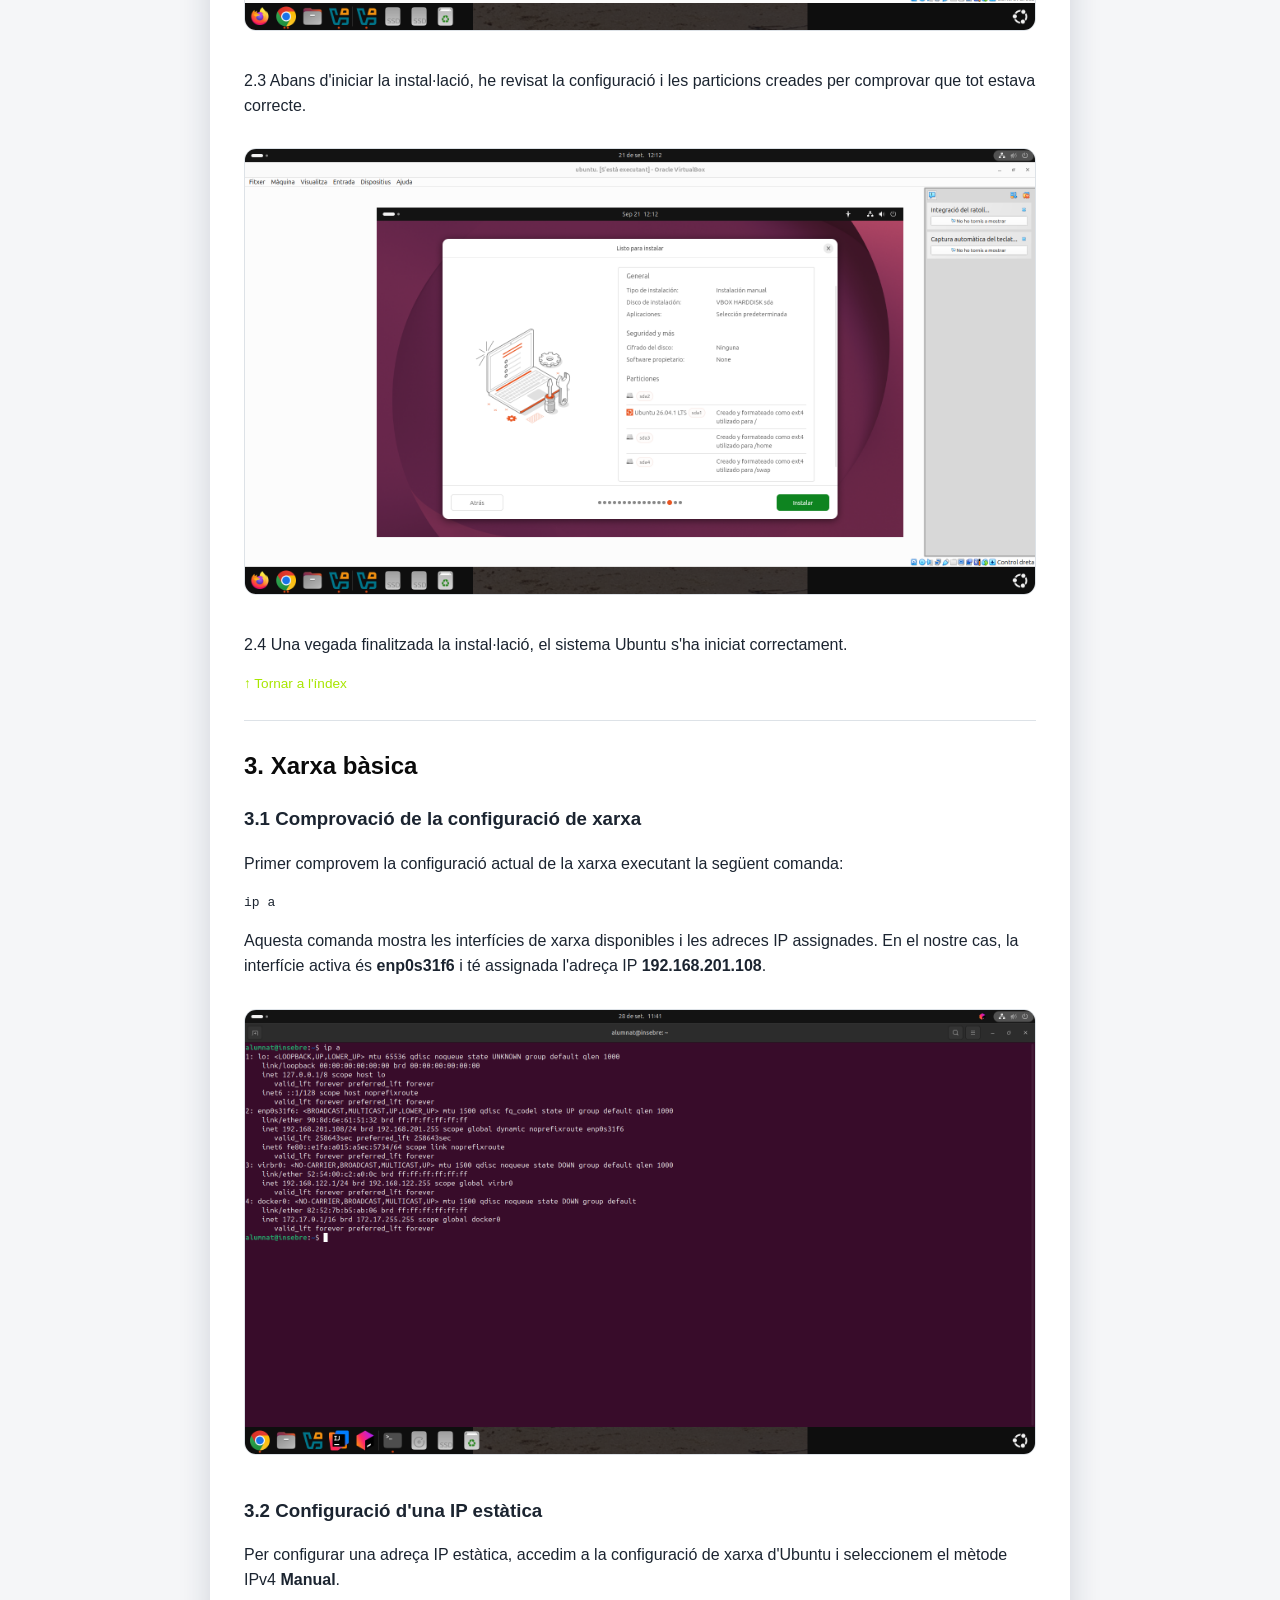
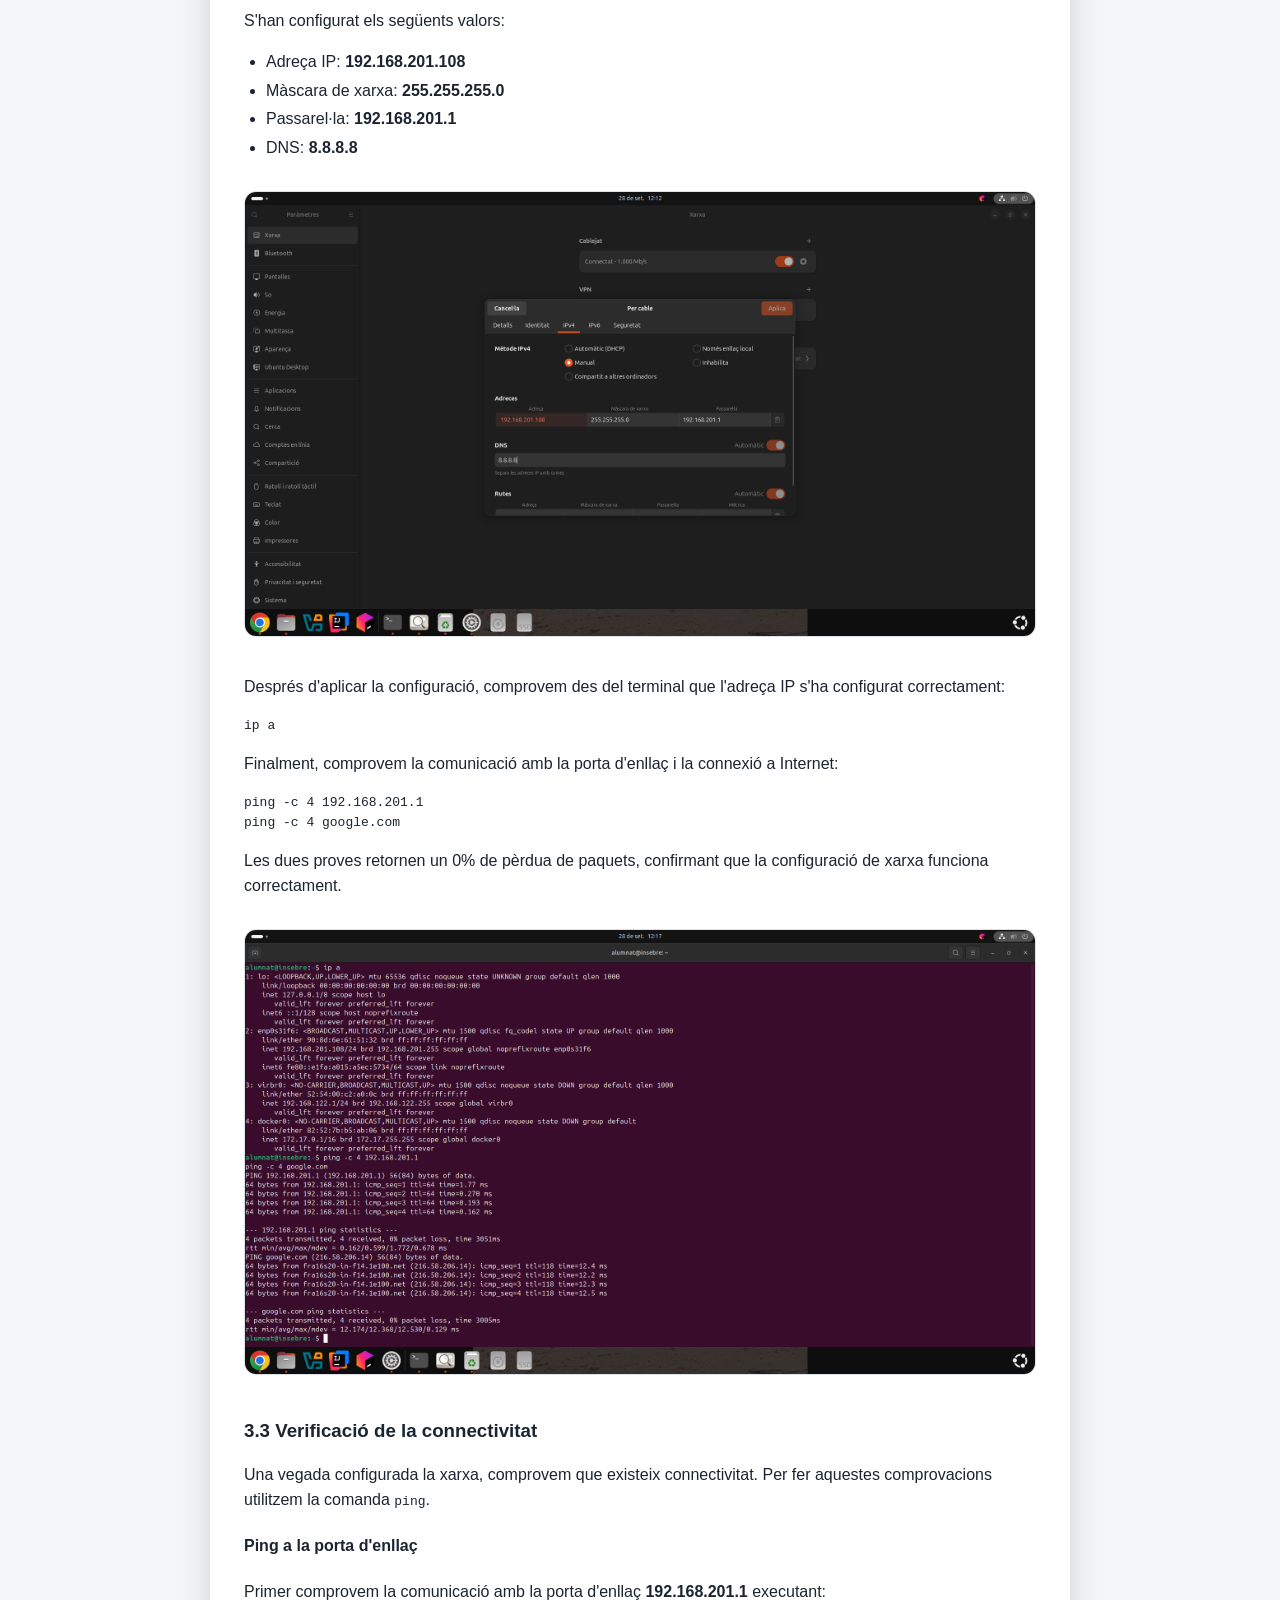
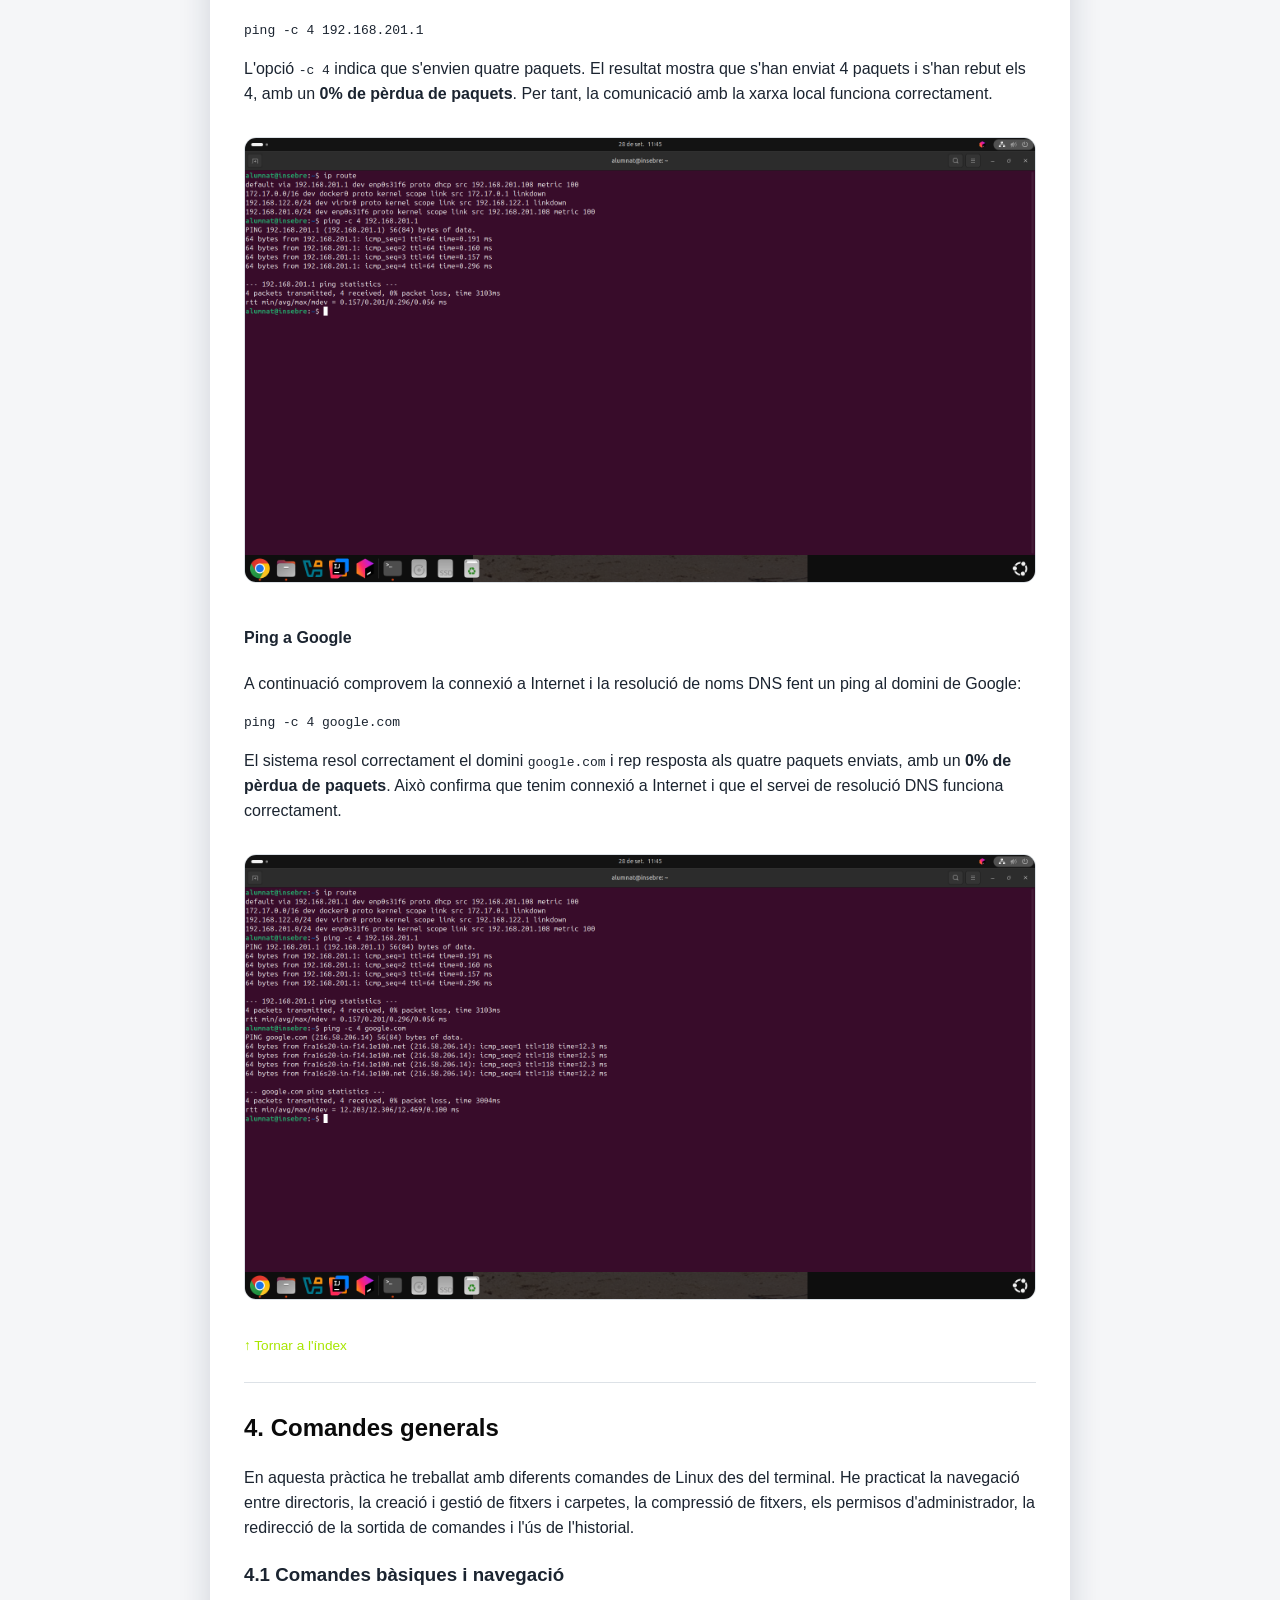
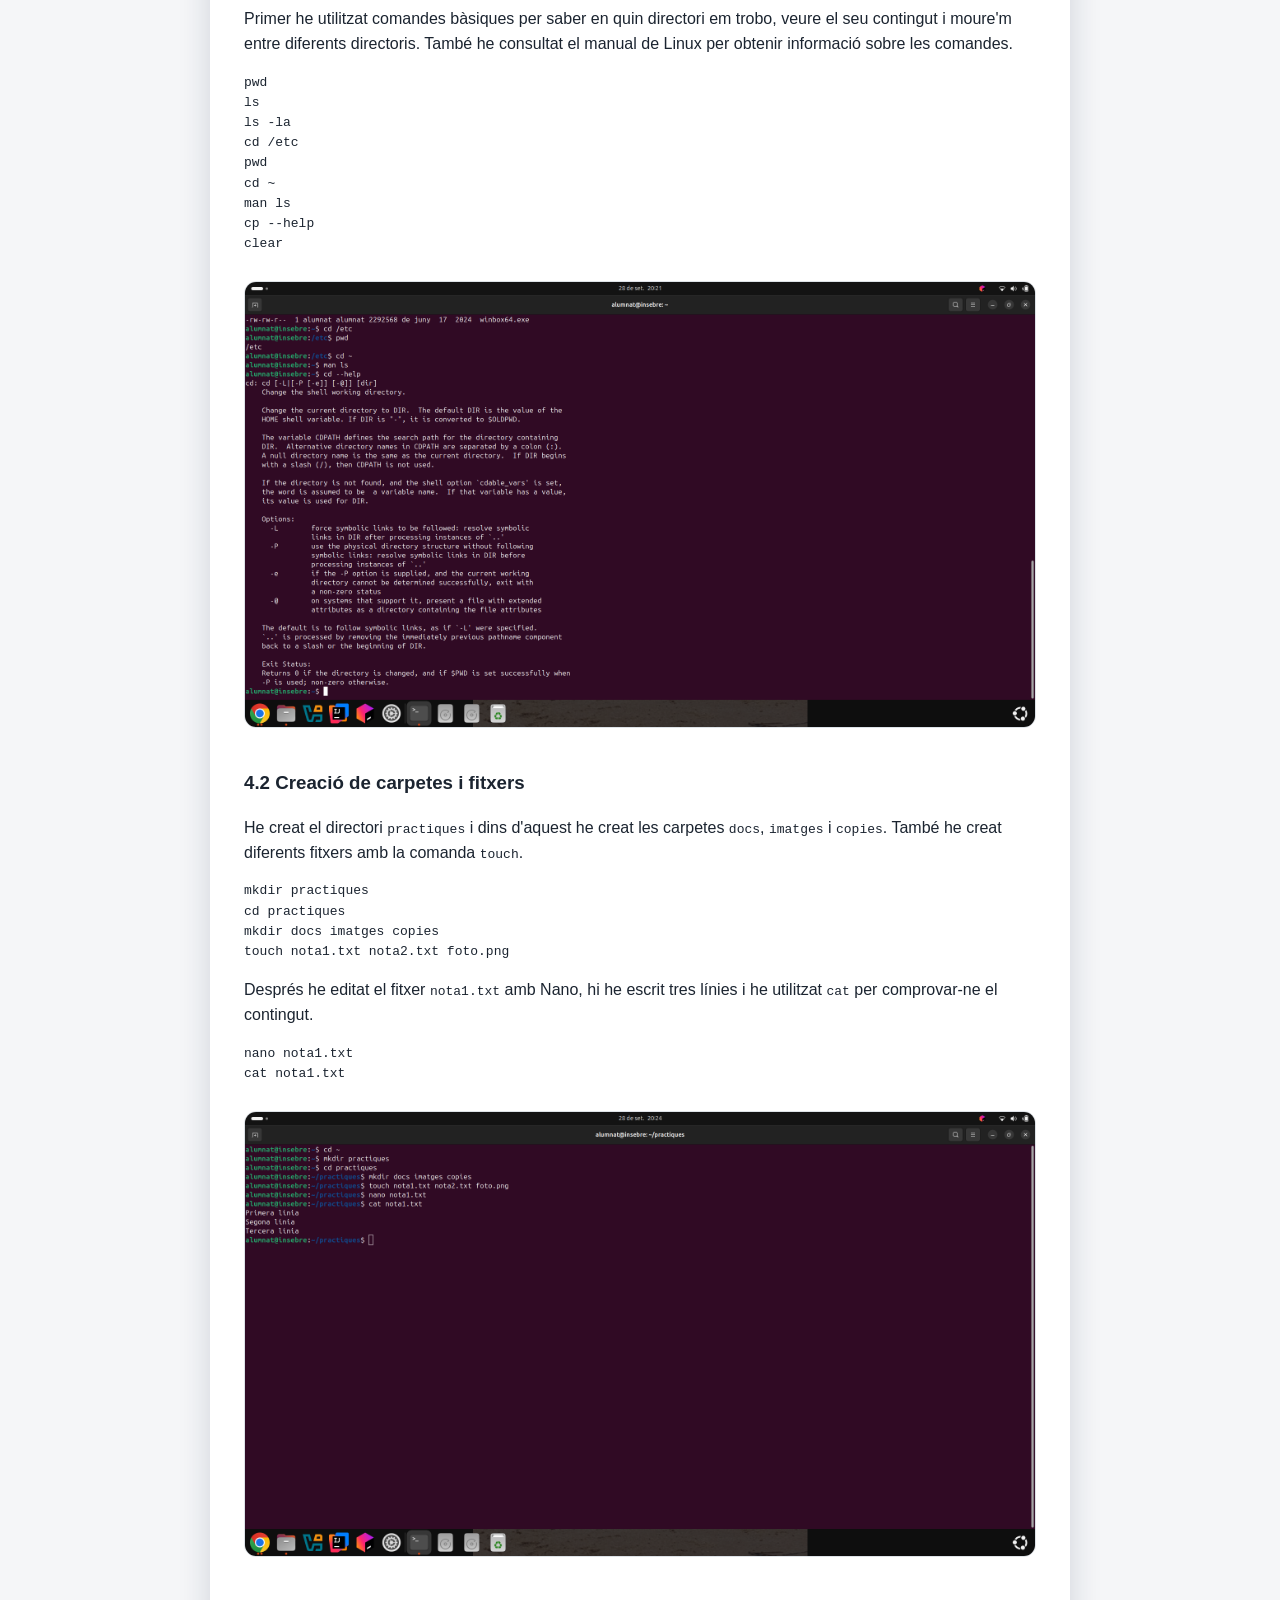
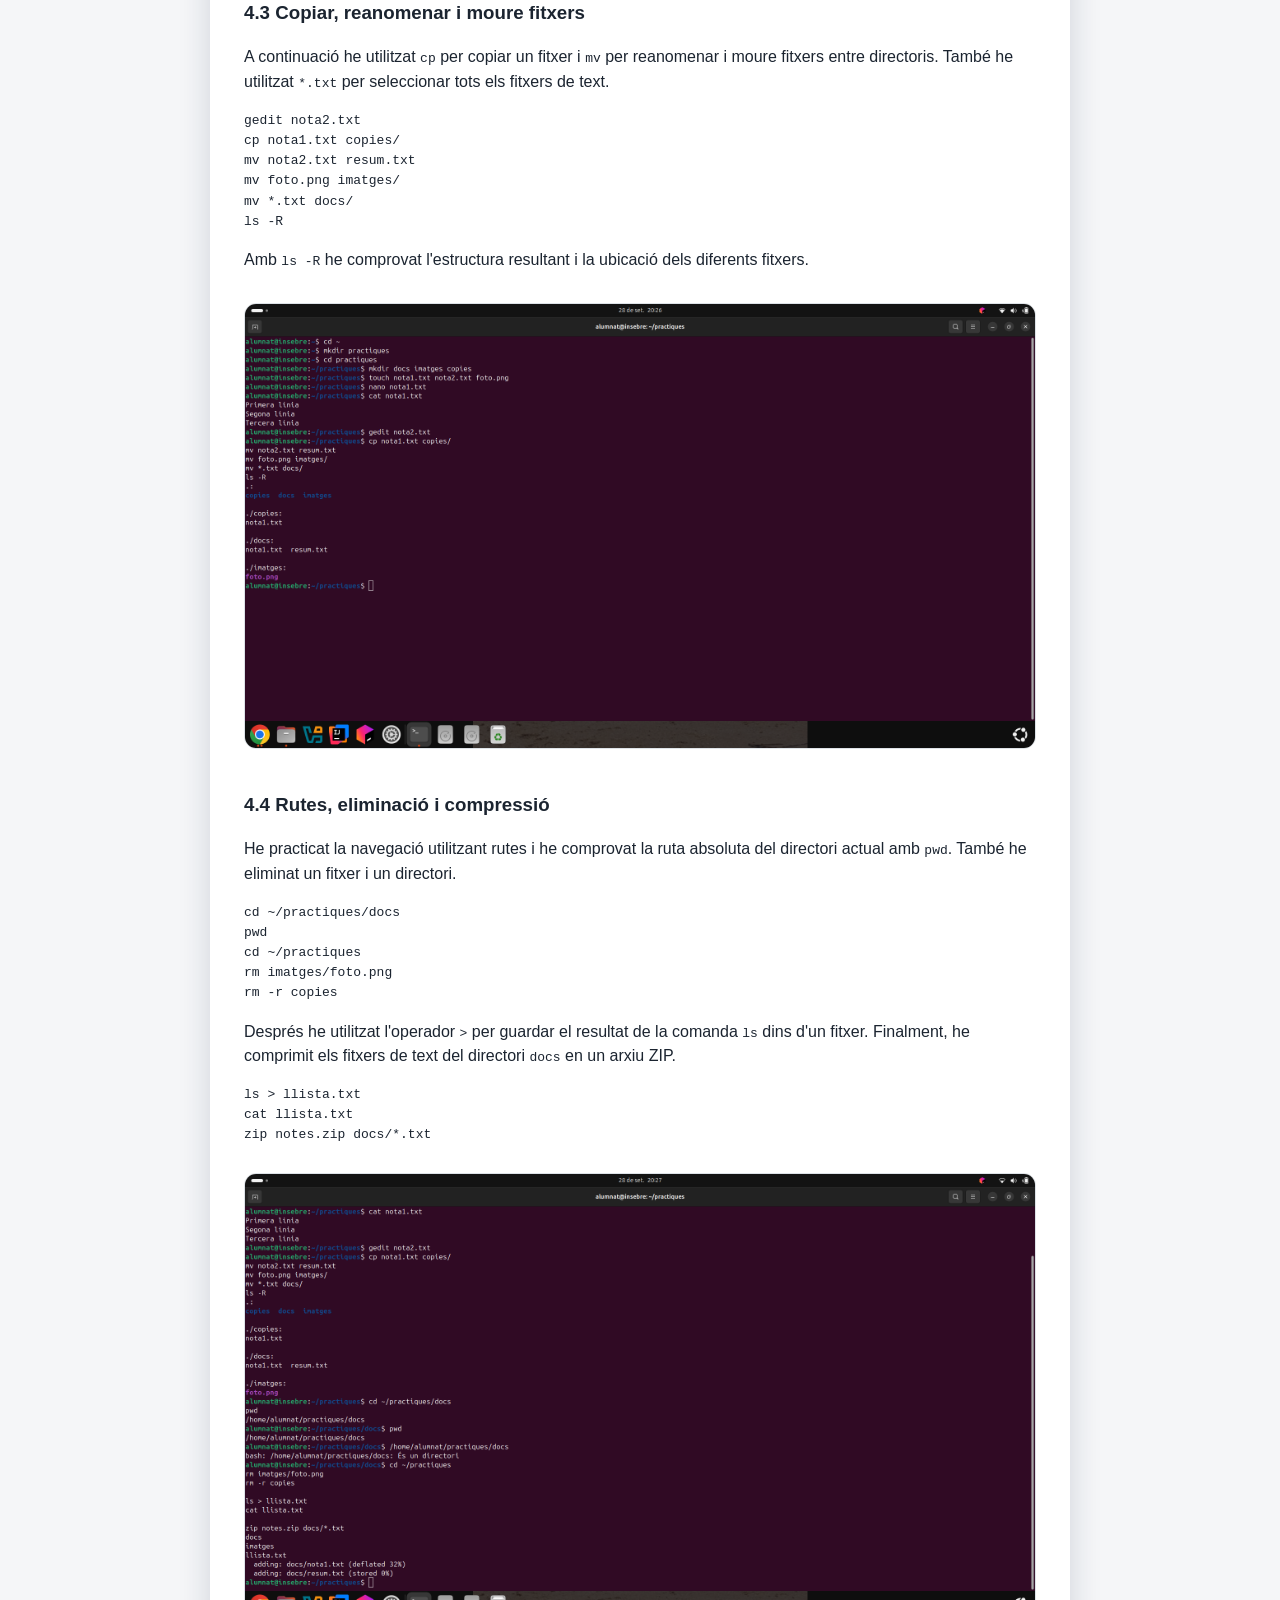
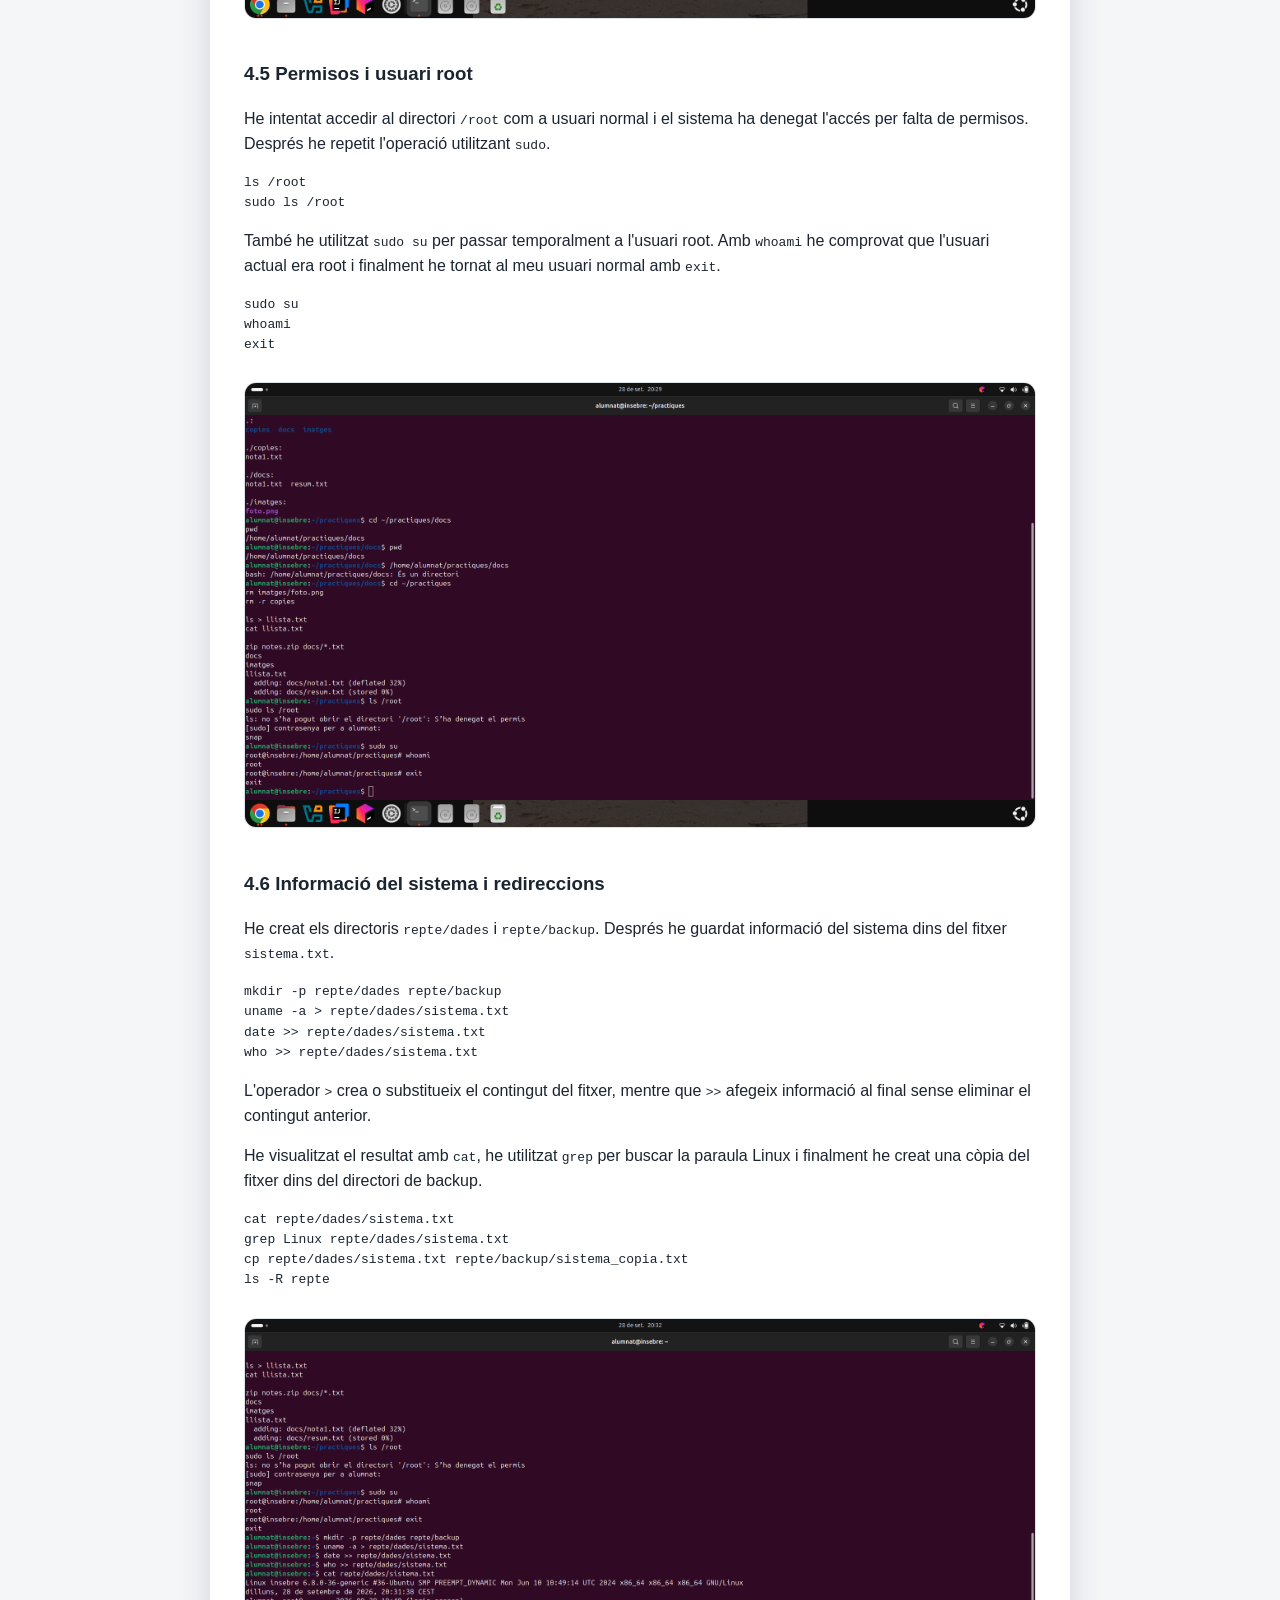
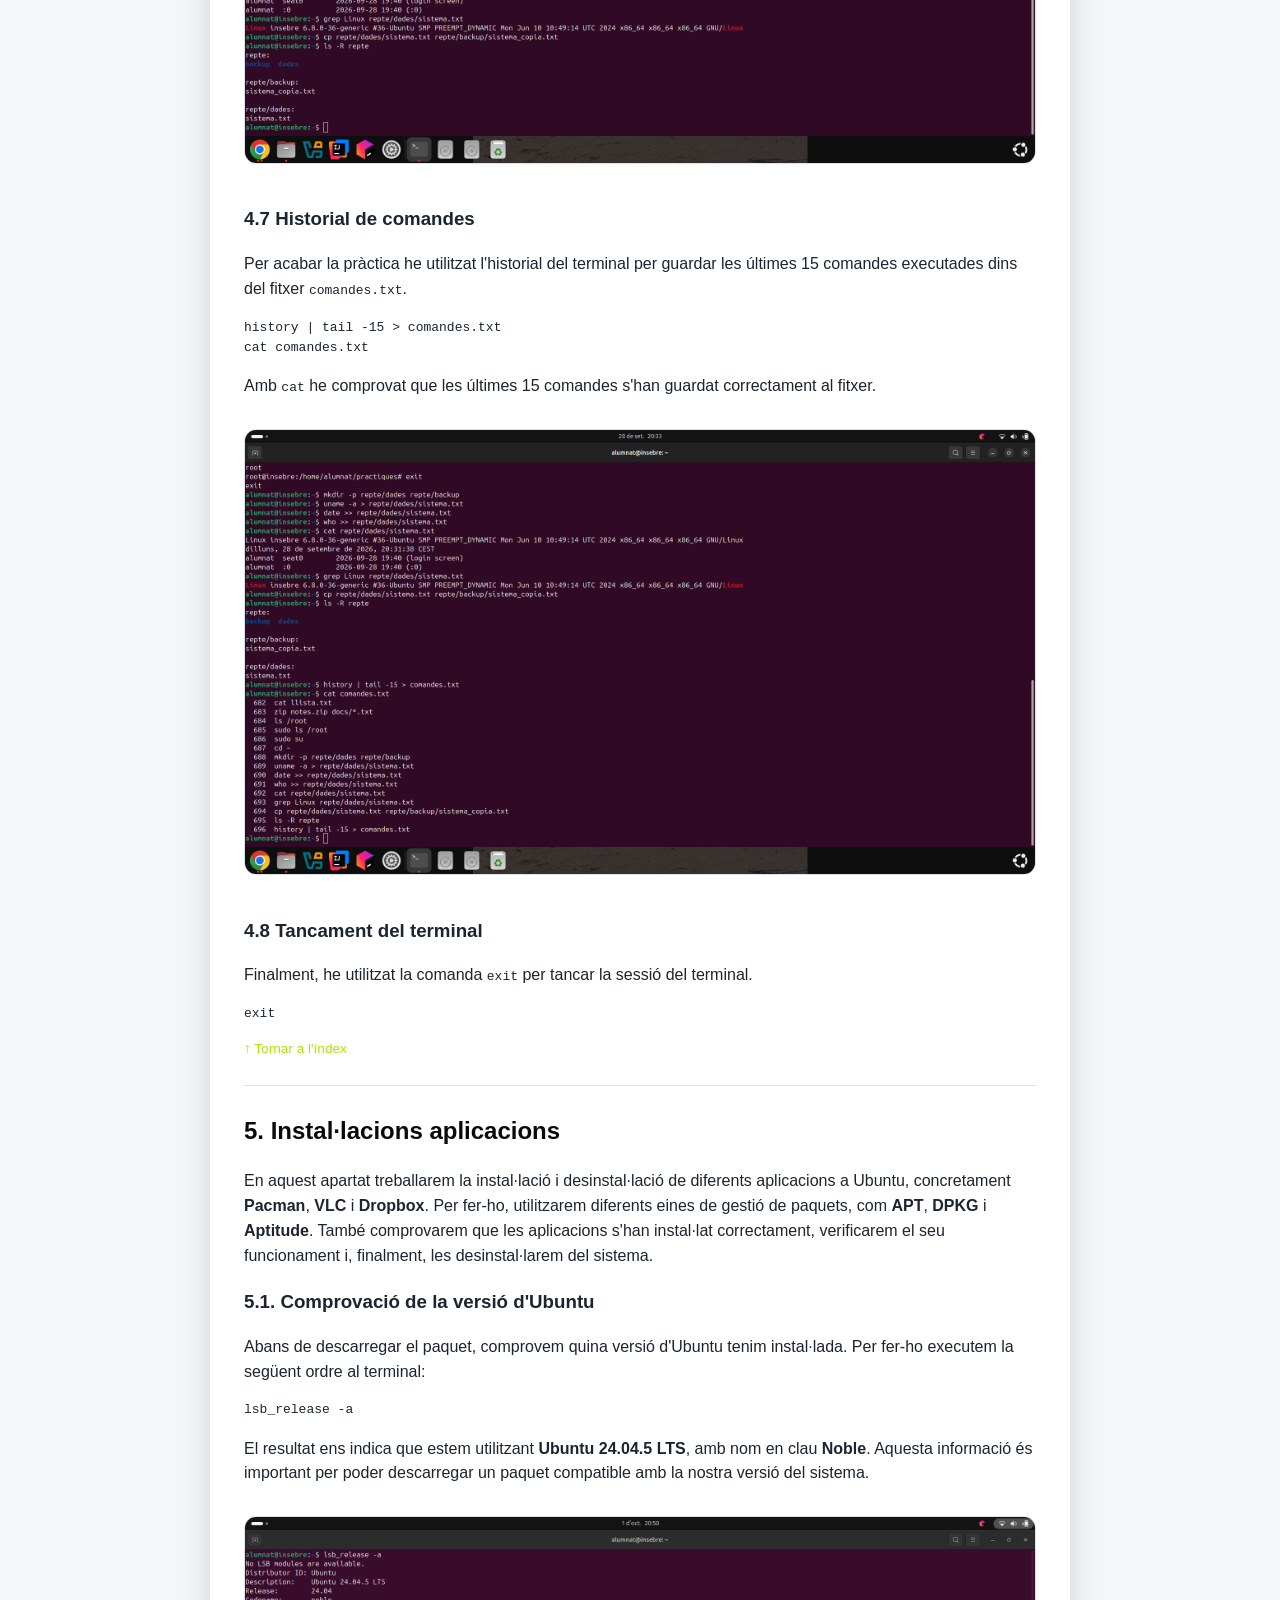
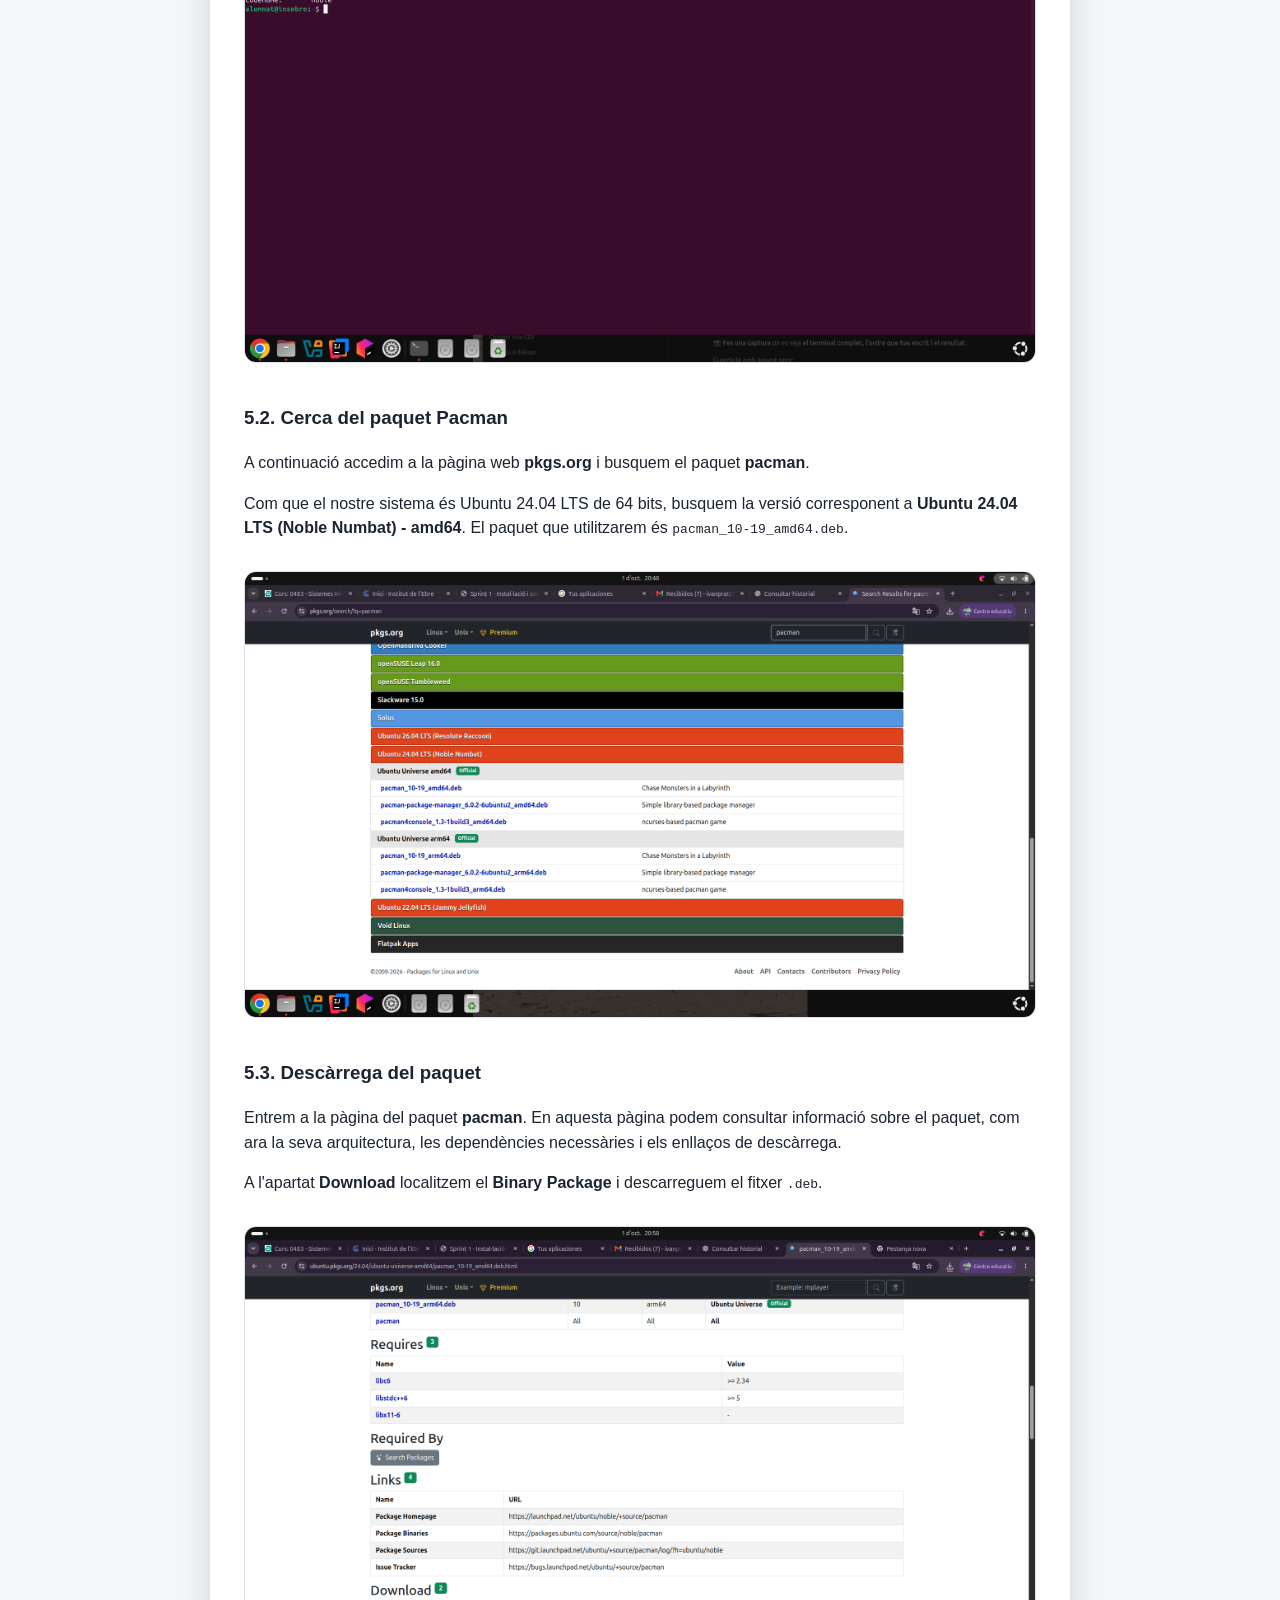
==== commit 17c3bc8b: "Update index.html" ====
--- a/sprint1/index.html
+++ b/sprint1/index.html
@@ -22,7 +22,7 @@
       Sprint 1
     </p>
 
-    <h1>Sprint 1 · Instal·lació i configuració inicial</h1>
+    <h1>Sprint 1 · Instal·lació i configuració inicial de Ubuntu</h1>
     <p class="subtitol">Índex d'apartats d'aquest sprint</p>
   </div>
 </header>
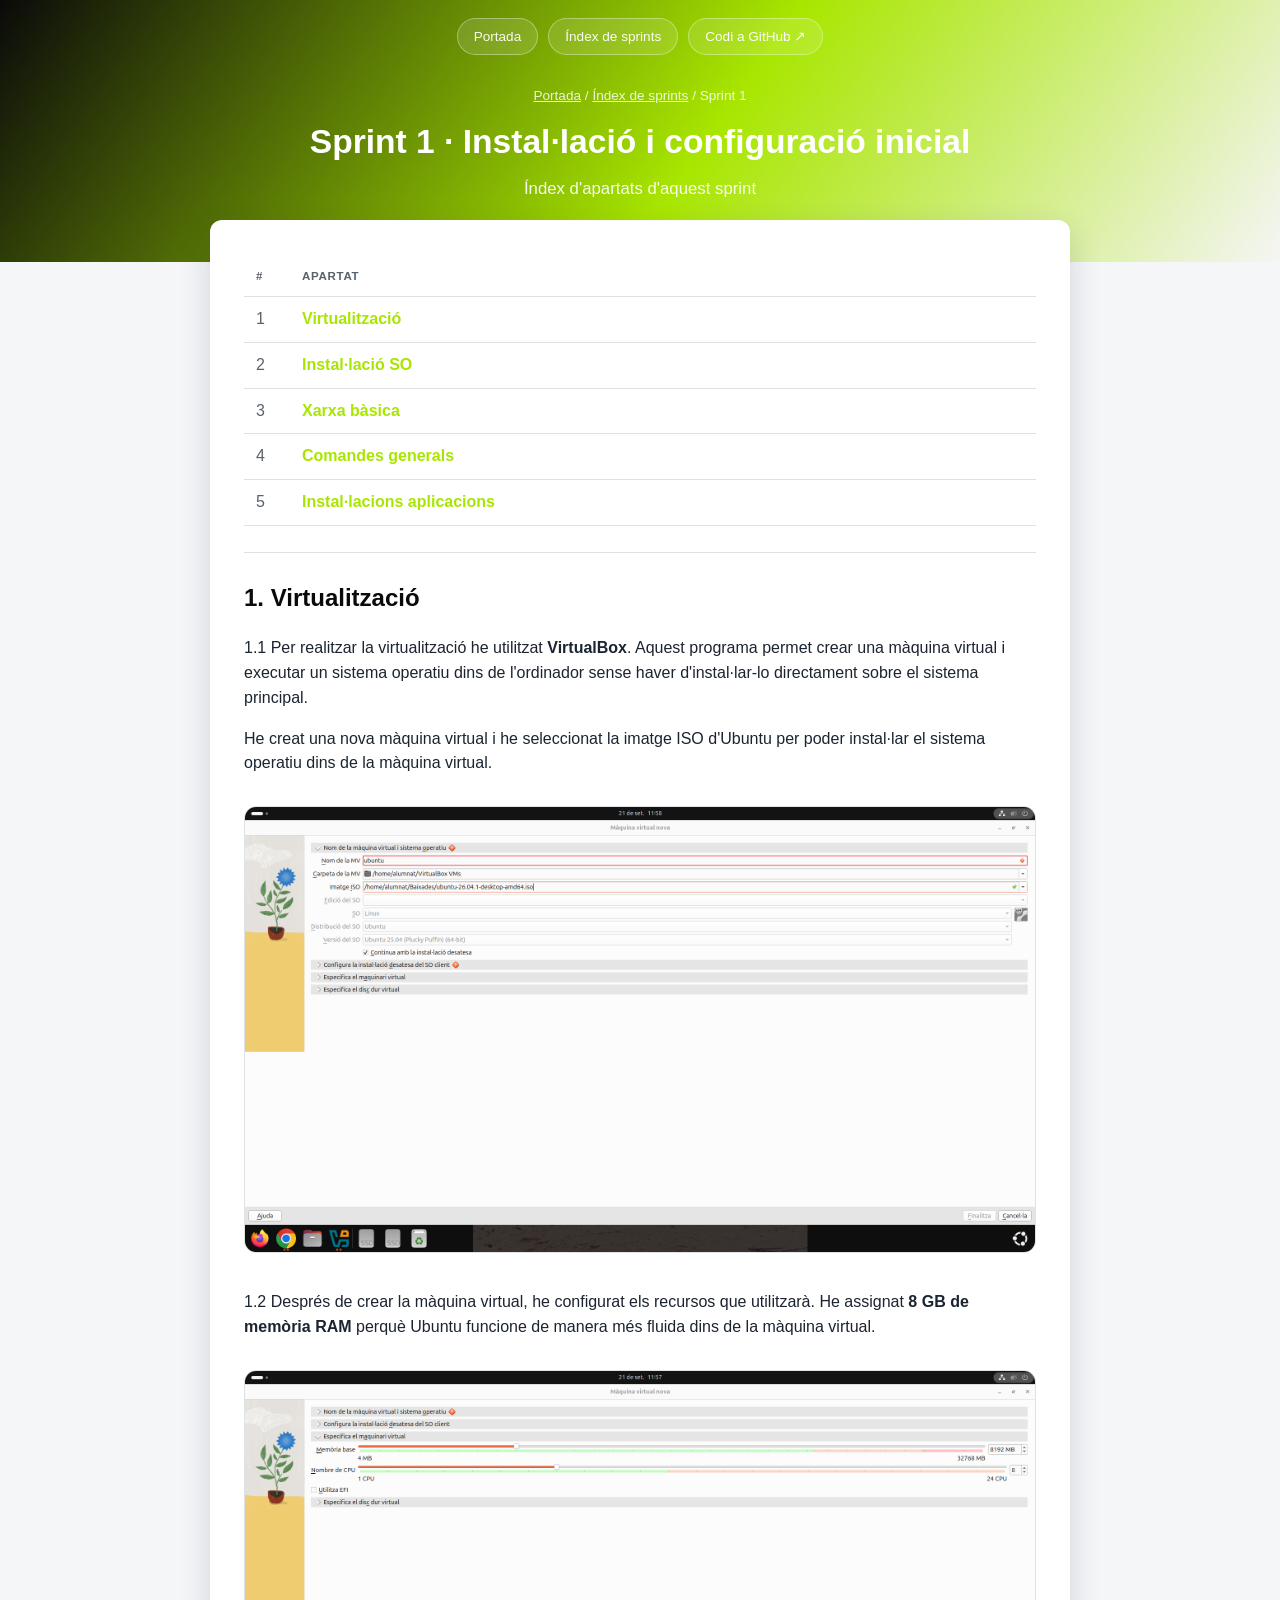
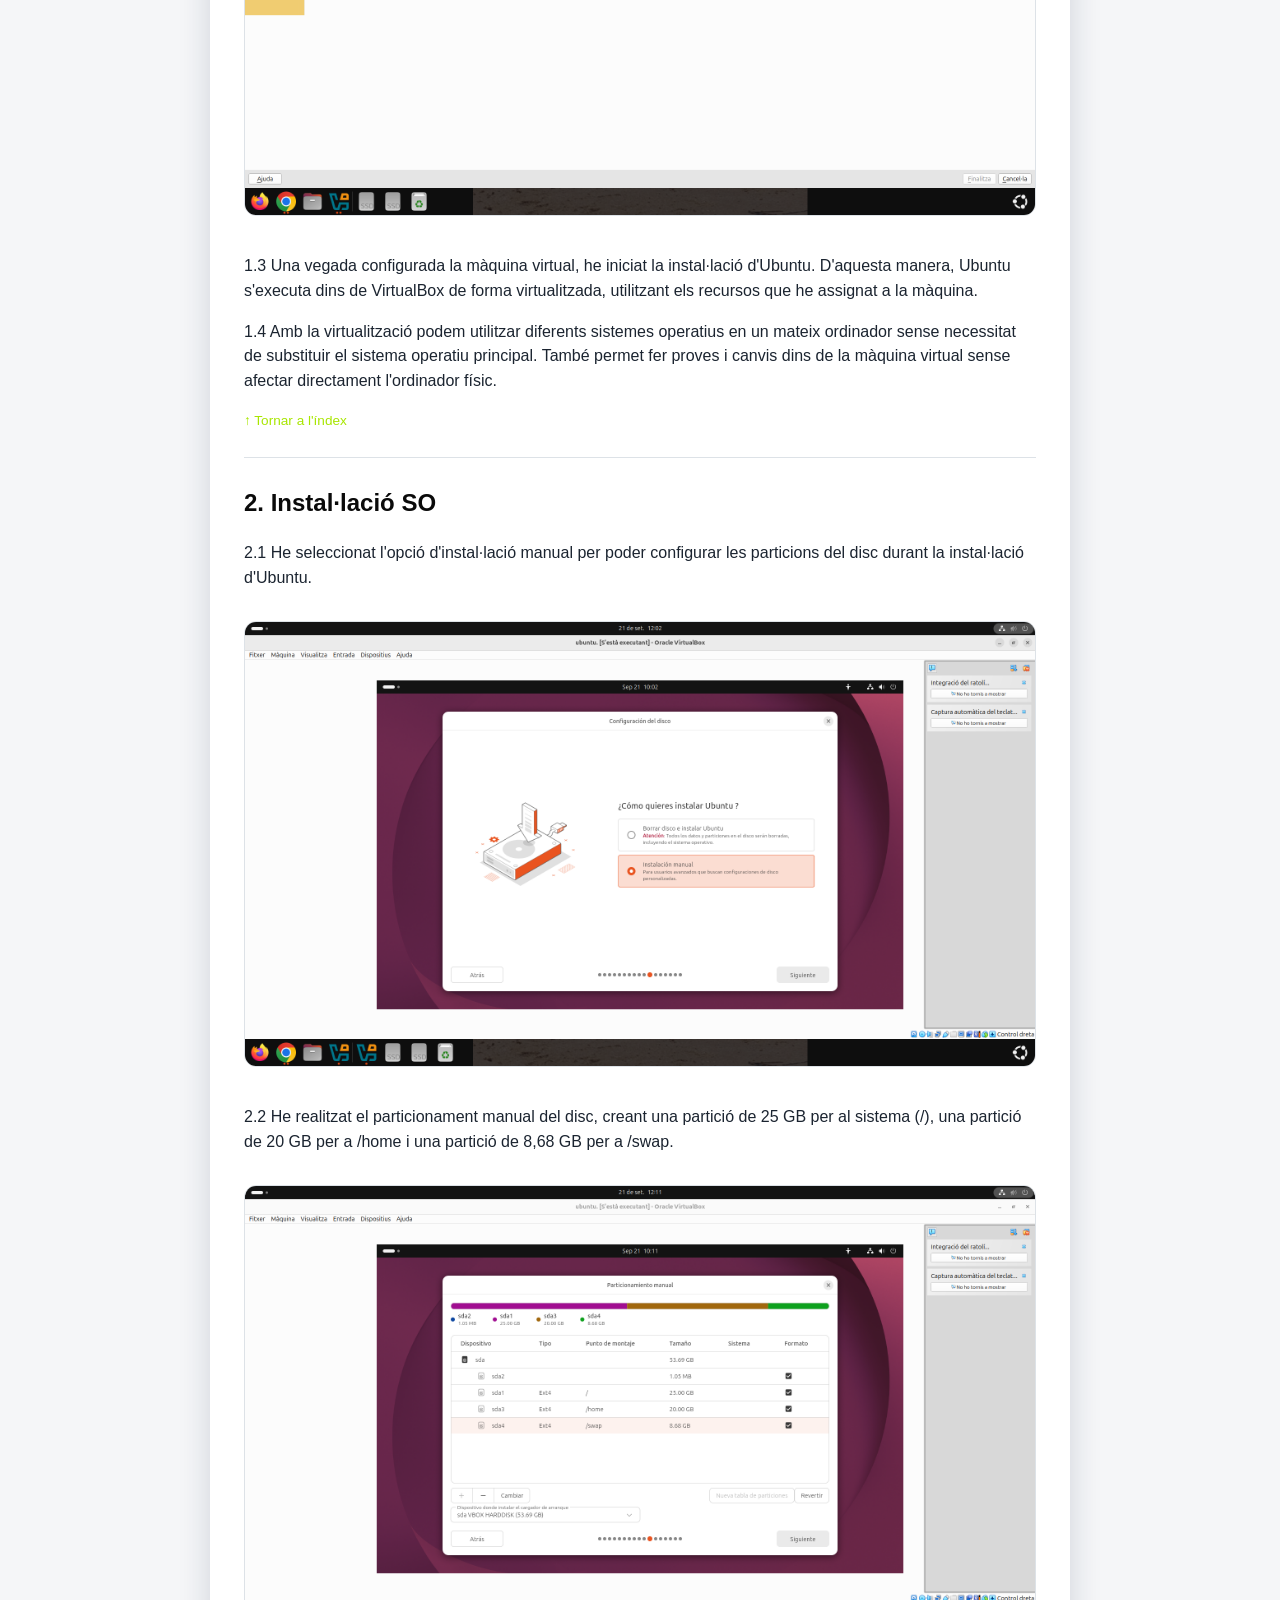
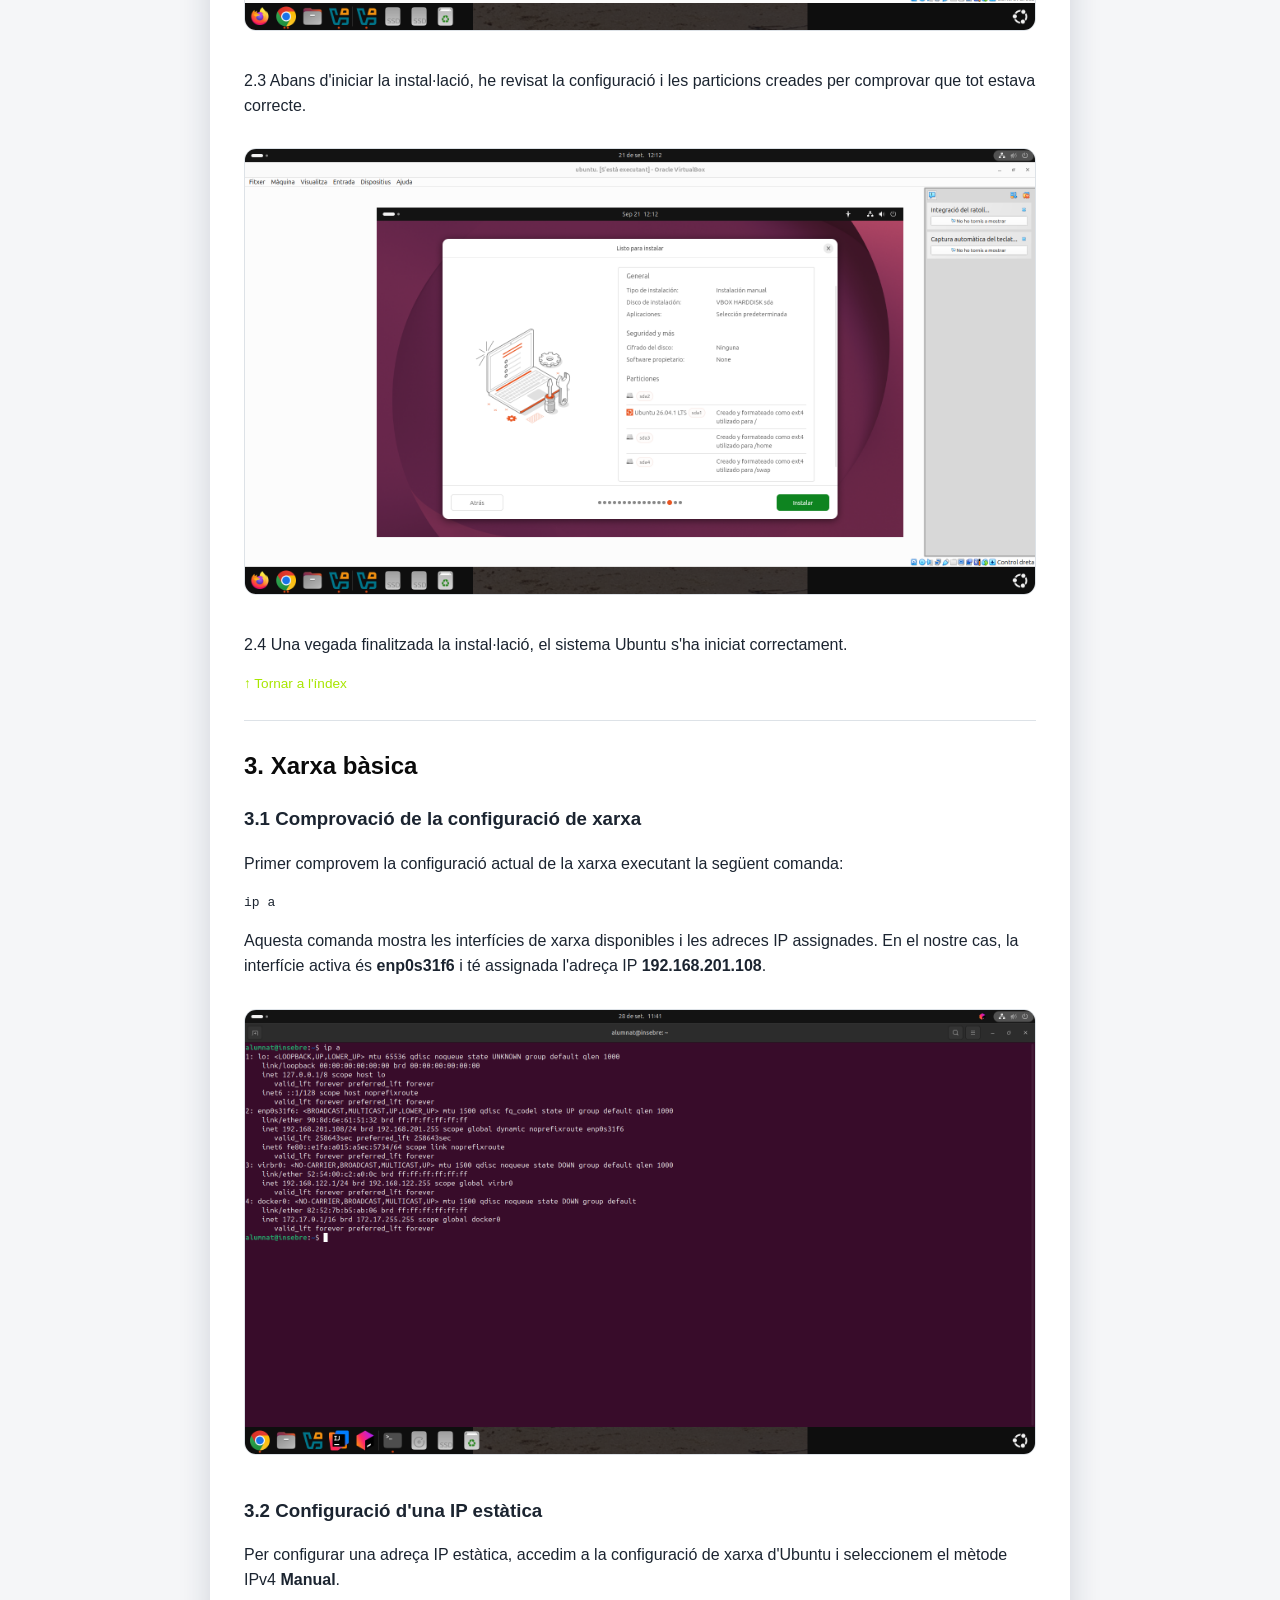
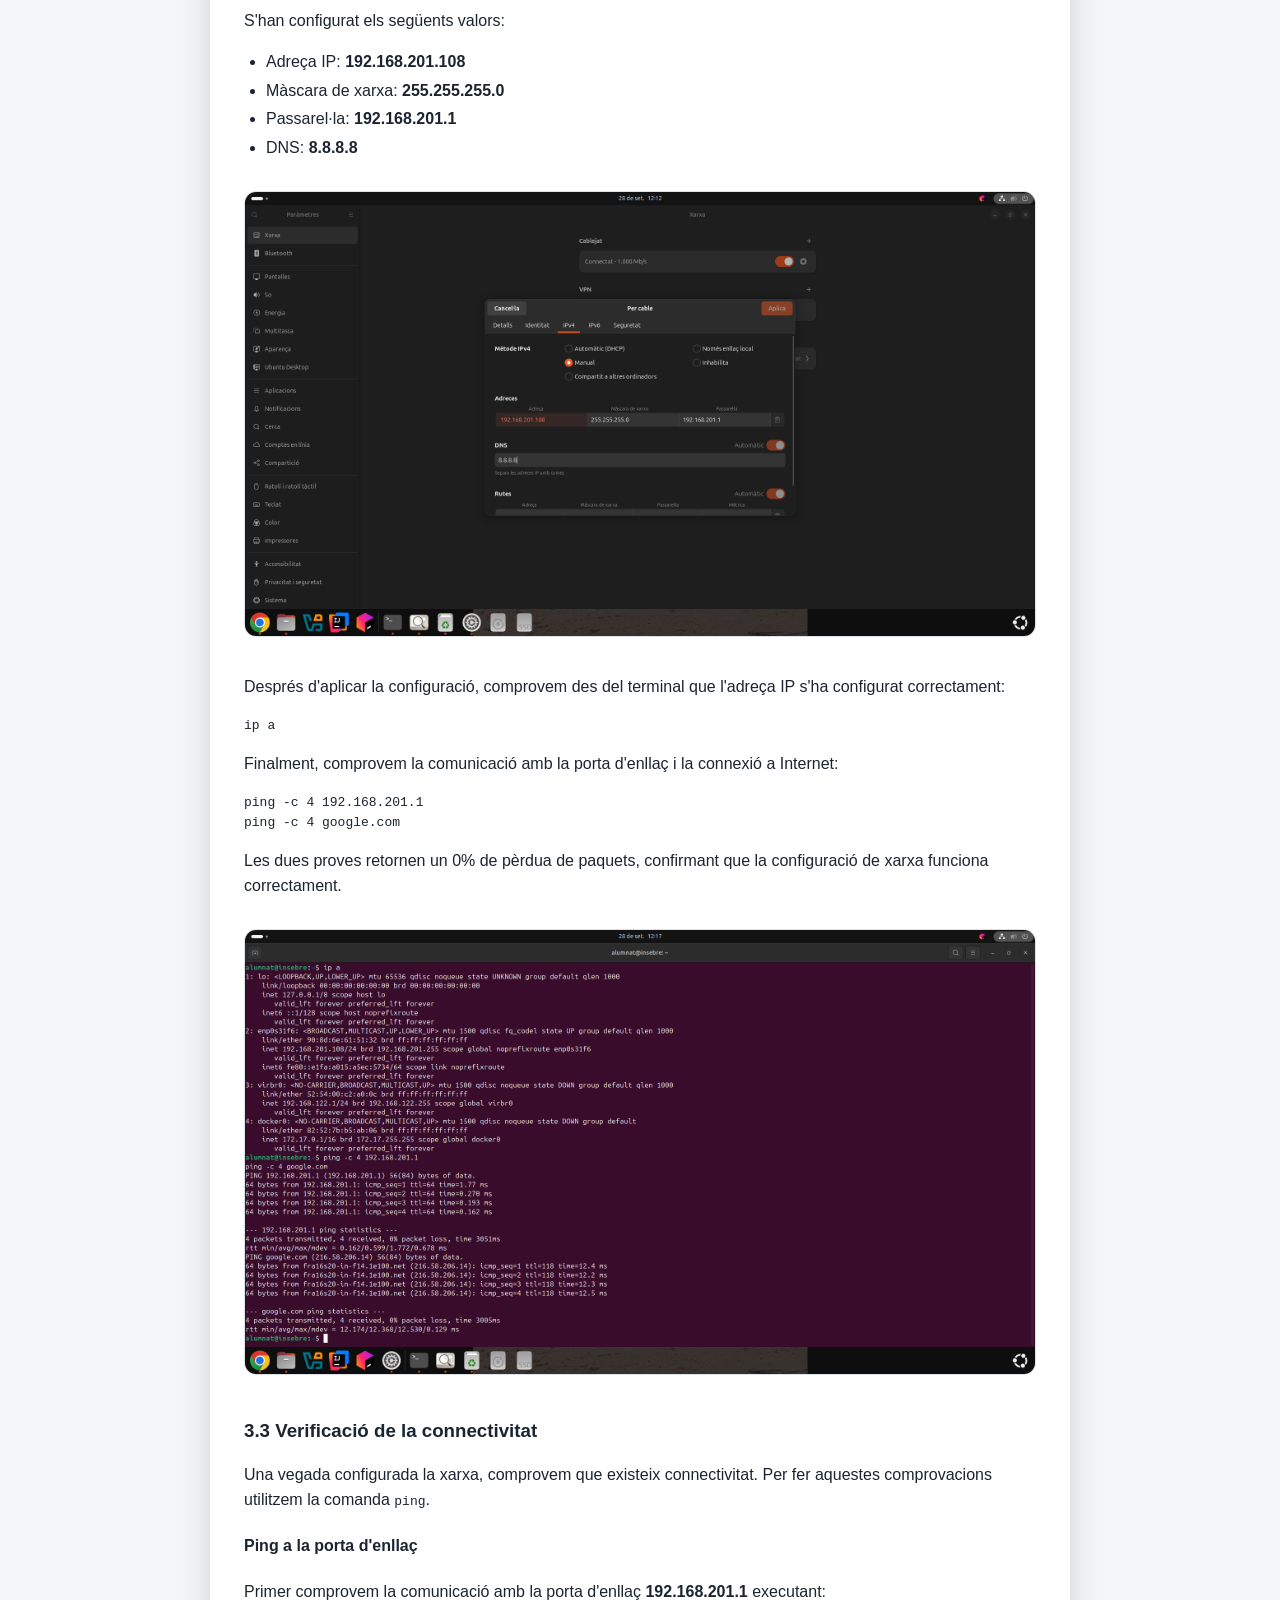
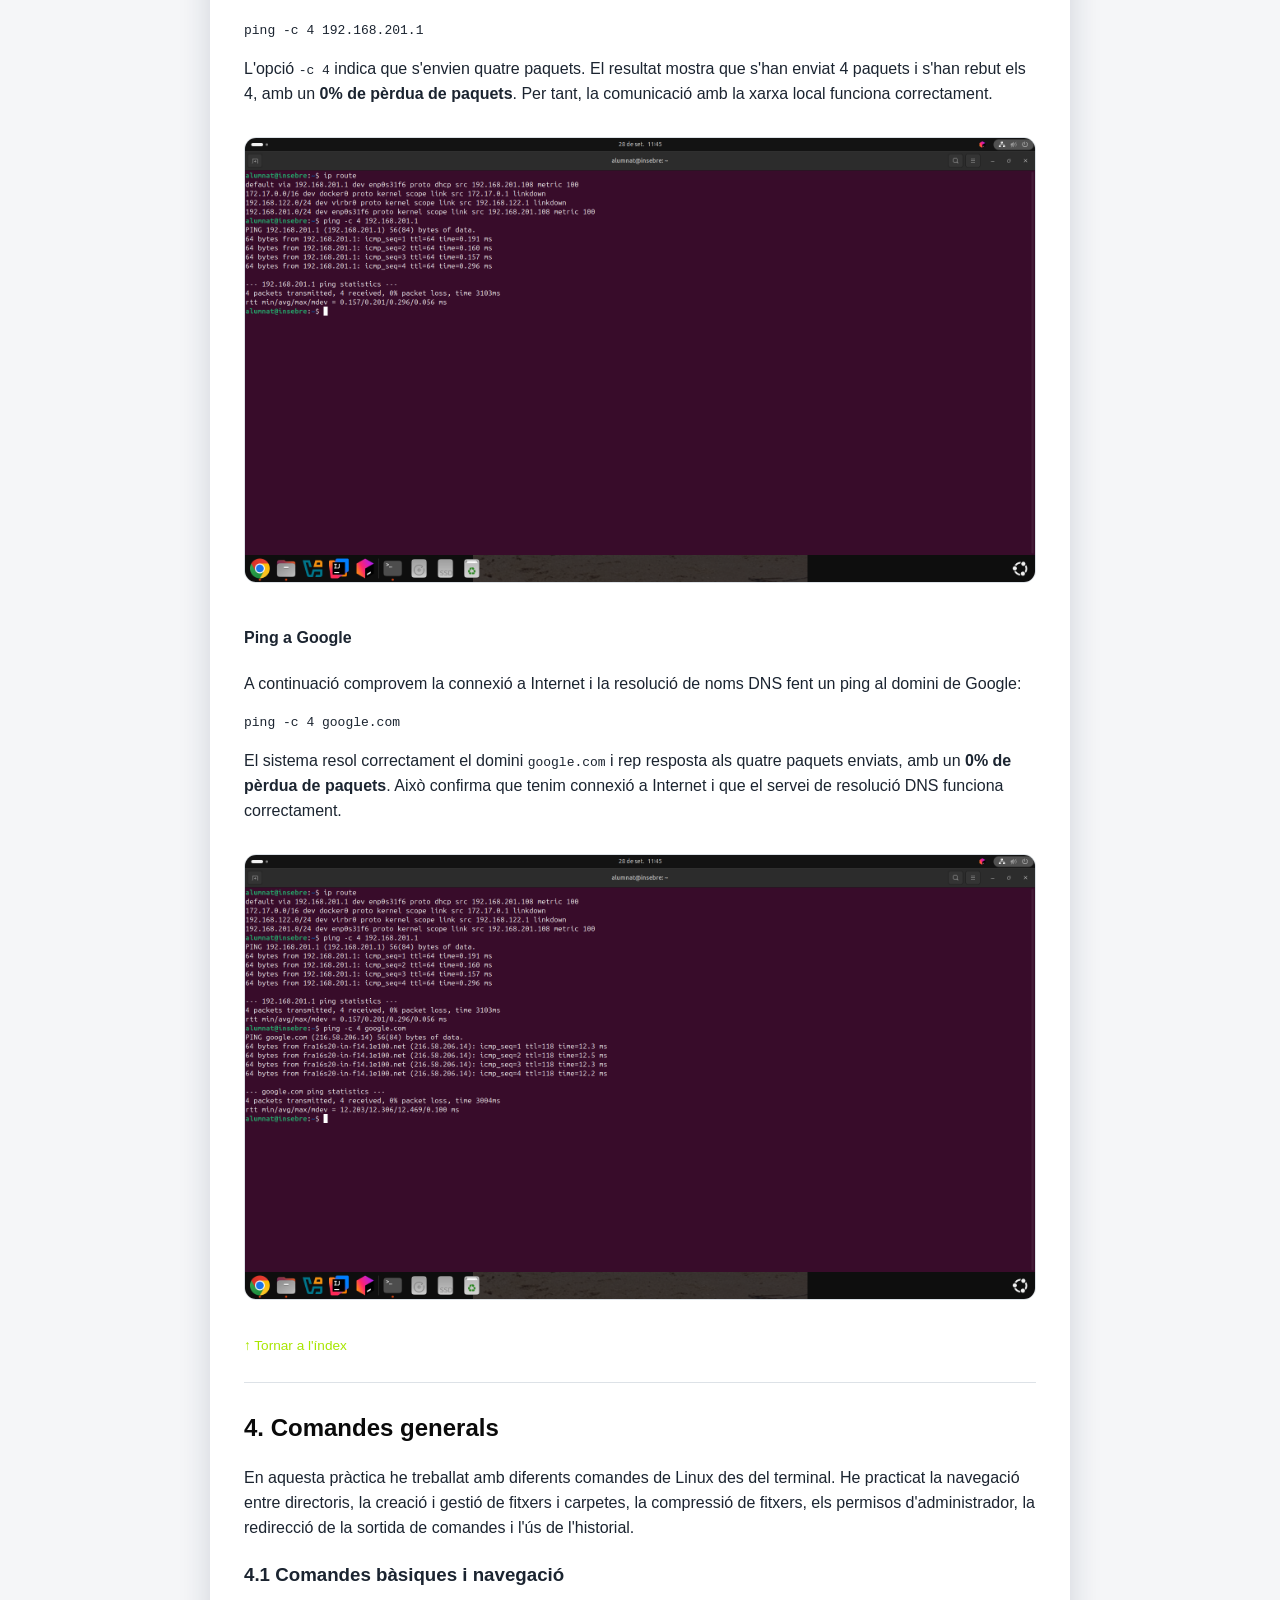
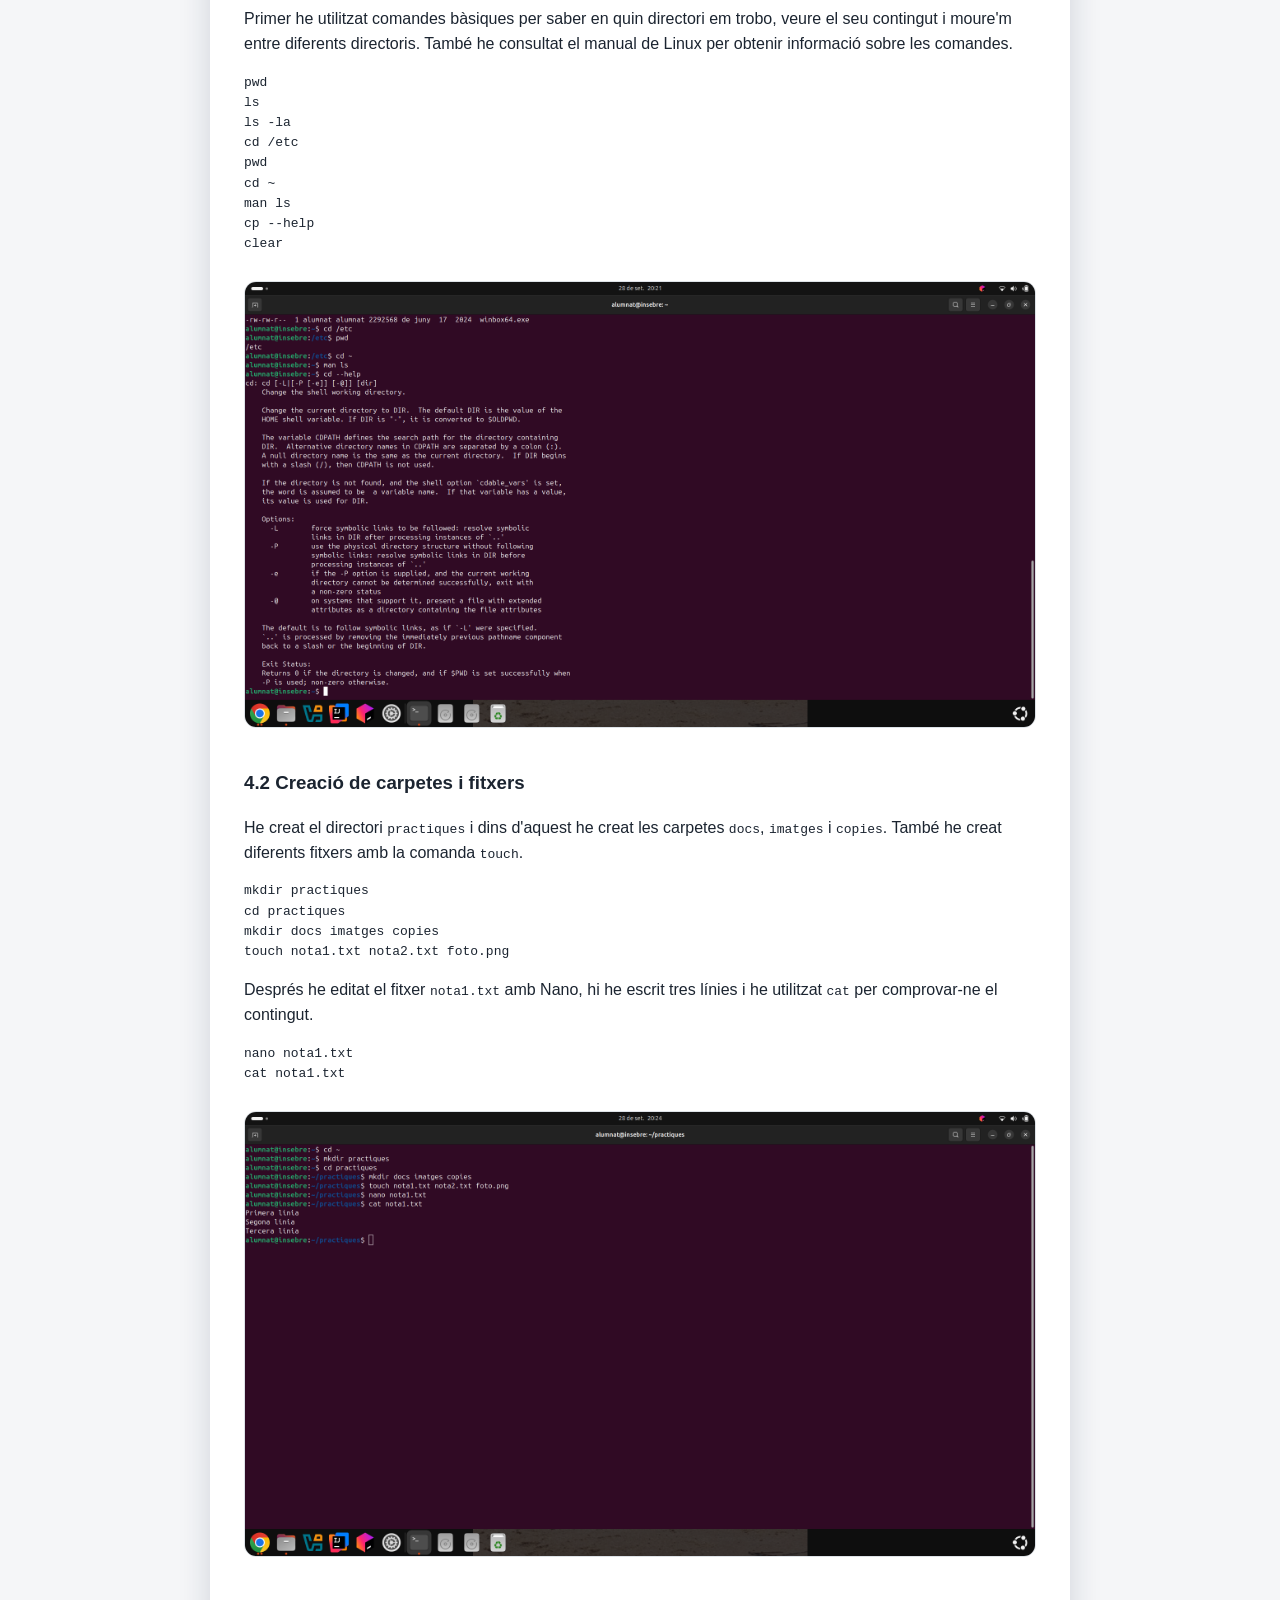
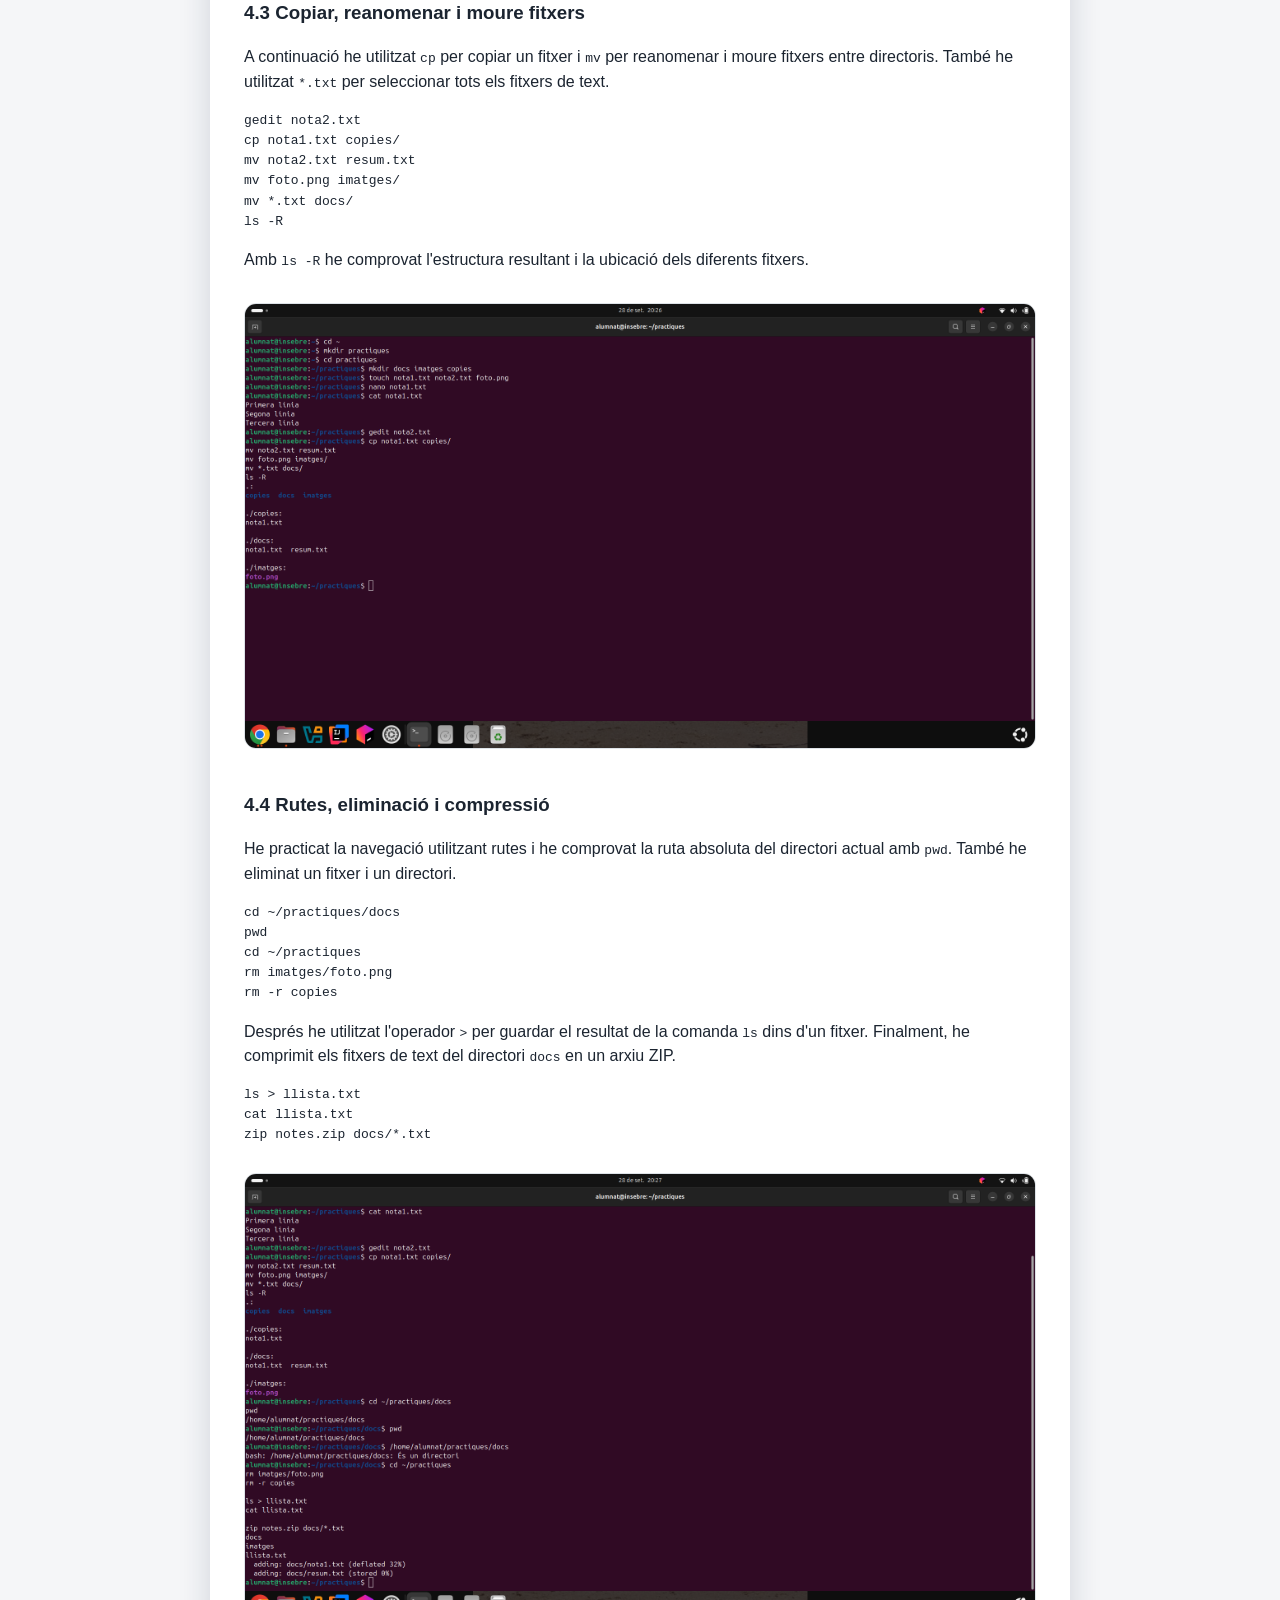
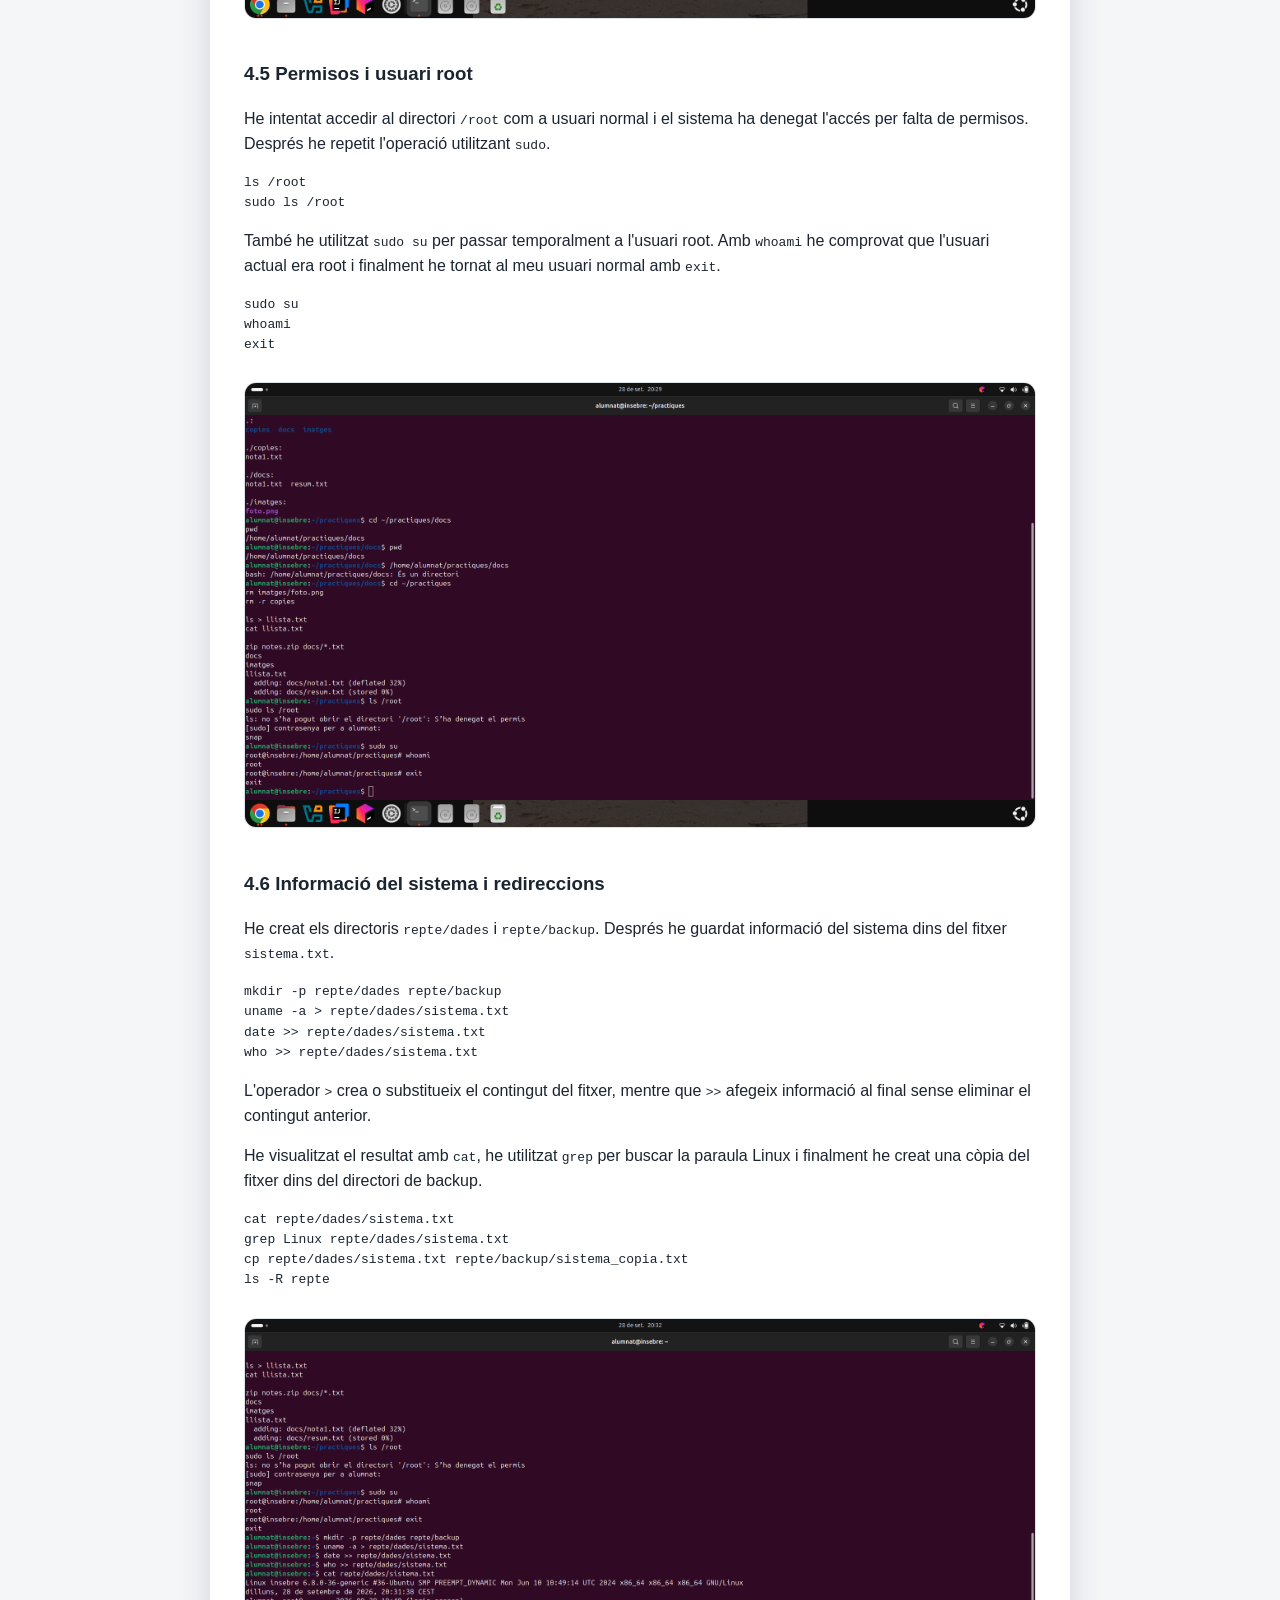
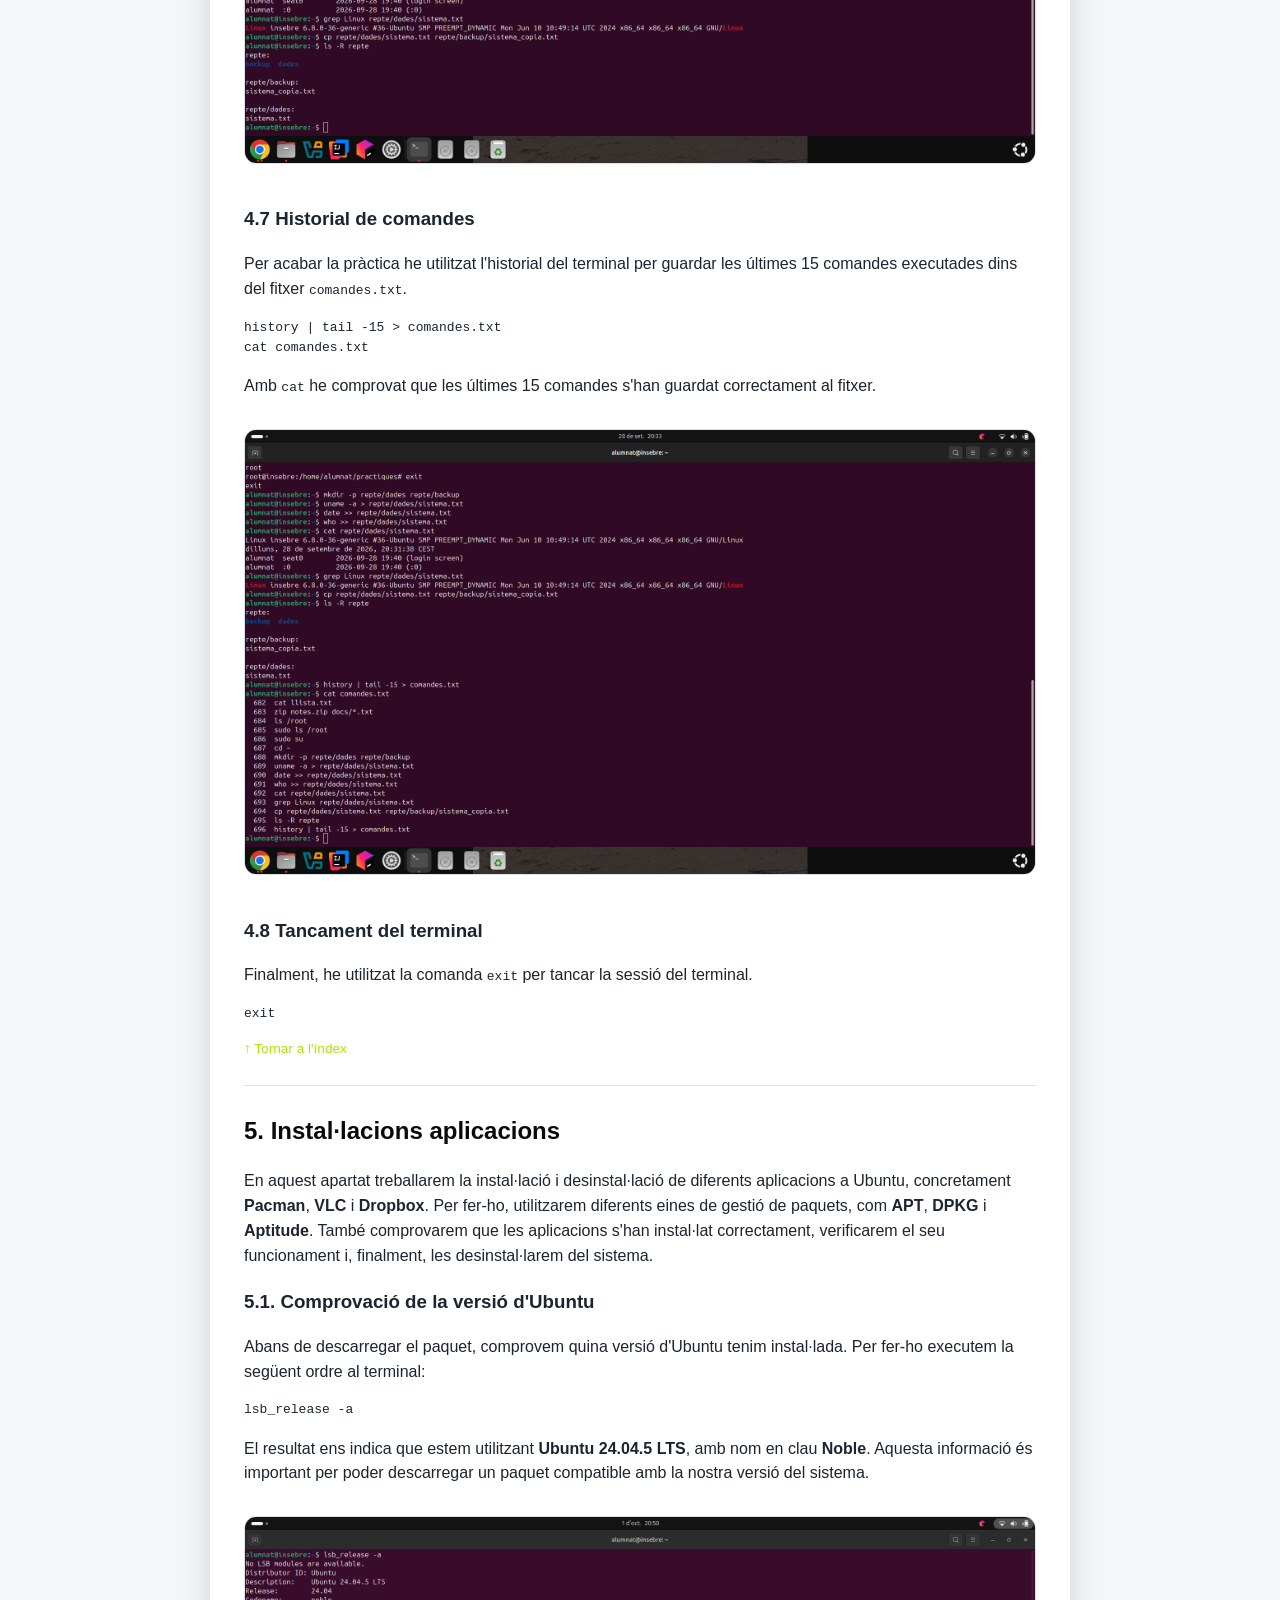
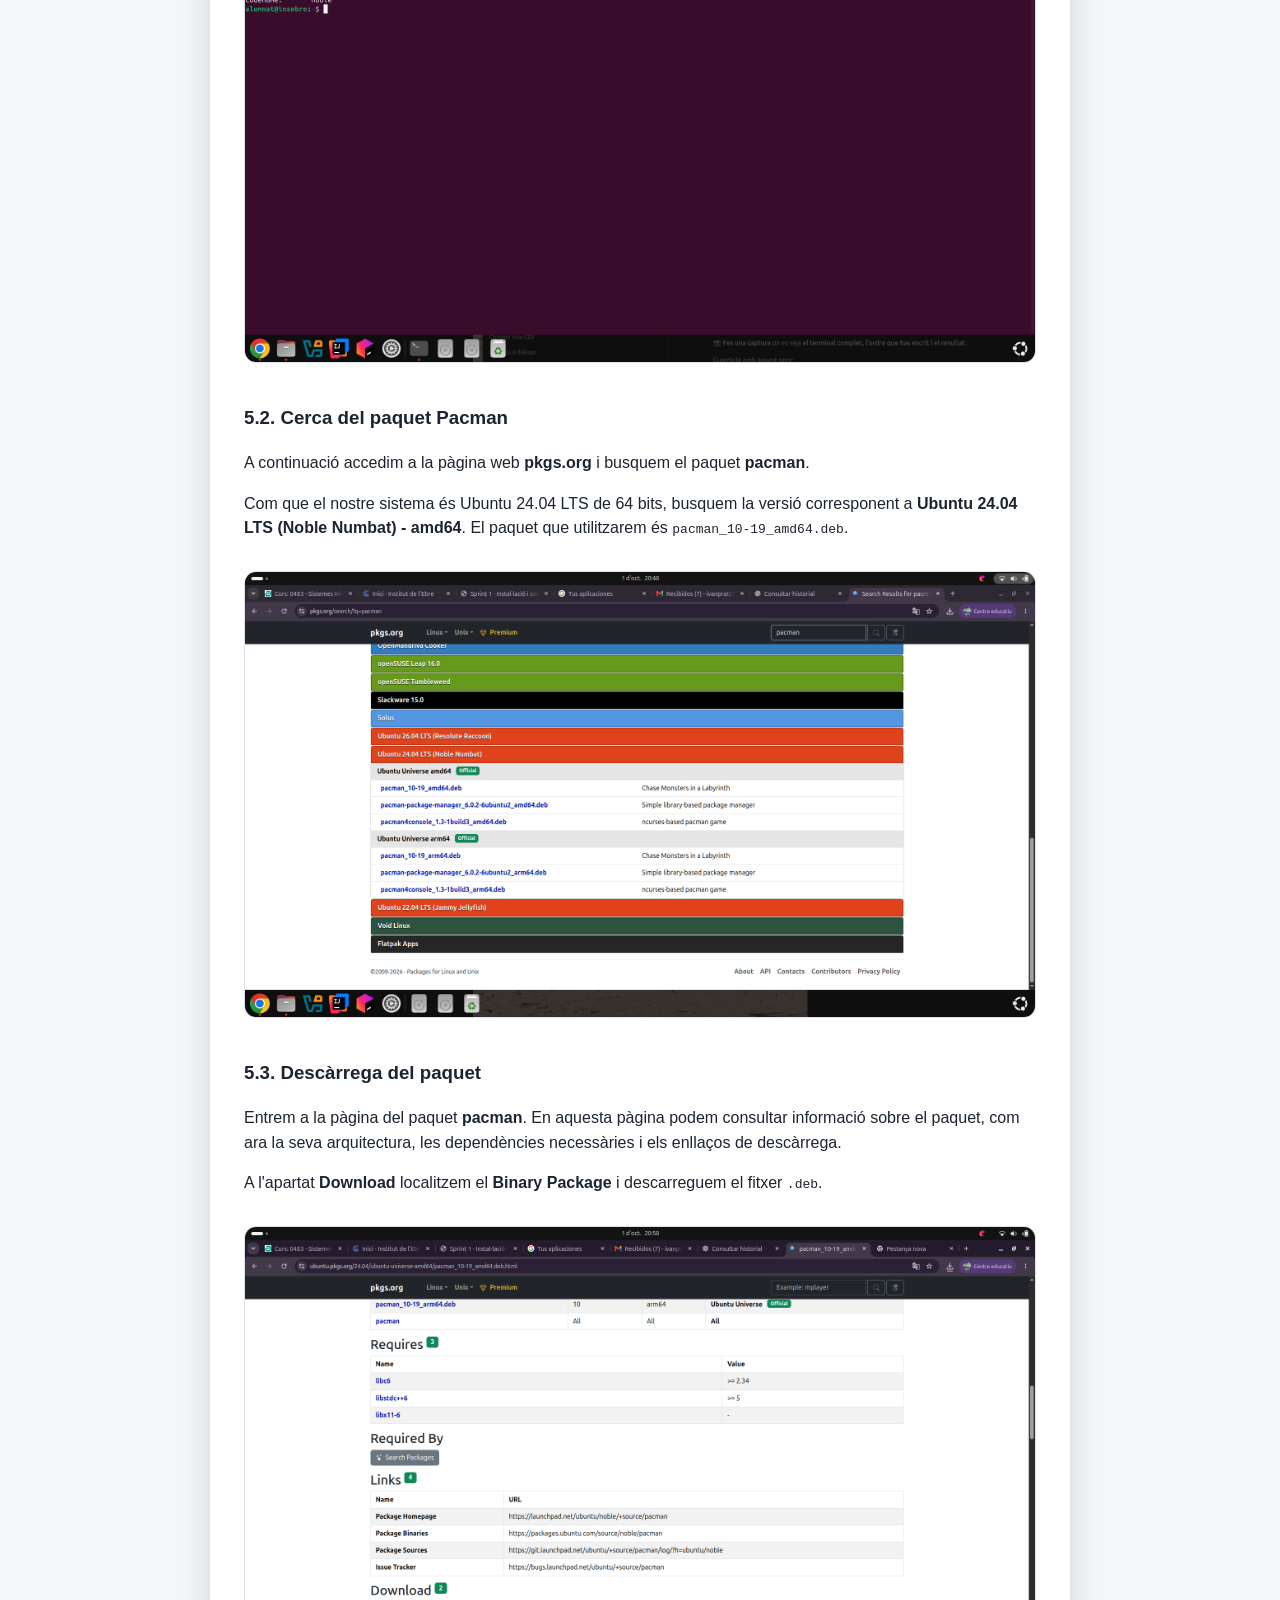
==== commit 52f26e23: "Update index.html" ====
--- a/sprint1/index.html
+++ b/sprint1/index.html
@@ -3,7 +3,7 @@
 <head>
 <meta charset="UTF-8">
 <meta name="viewport" content="width=device-width, initial-scale=1.0">
-<title>Sprint 1 · Instal·lació i configuració inicial</title>
+<title>Sprint 1 · Instal·lació i configuració inicial de Windows</title>
 <link rel="stylesheet" href="../css/estils.css">
 </head>
 <body>
@@ -22,7 +22,7 @@
       Sprint 1
     </p>
 
-    <h1>Sprint 1 · Instal·lació i configuració inicial de Ubuntu</h1>
+    <h1>Sprint 1 · Instal·lació i configuració inicial</h1>
     <p class="subtitol">Índex d'apartats d'aquest sprint</p>
   </div>
 </header>
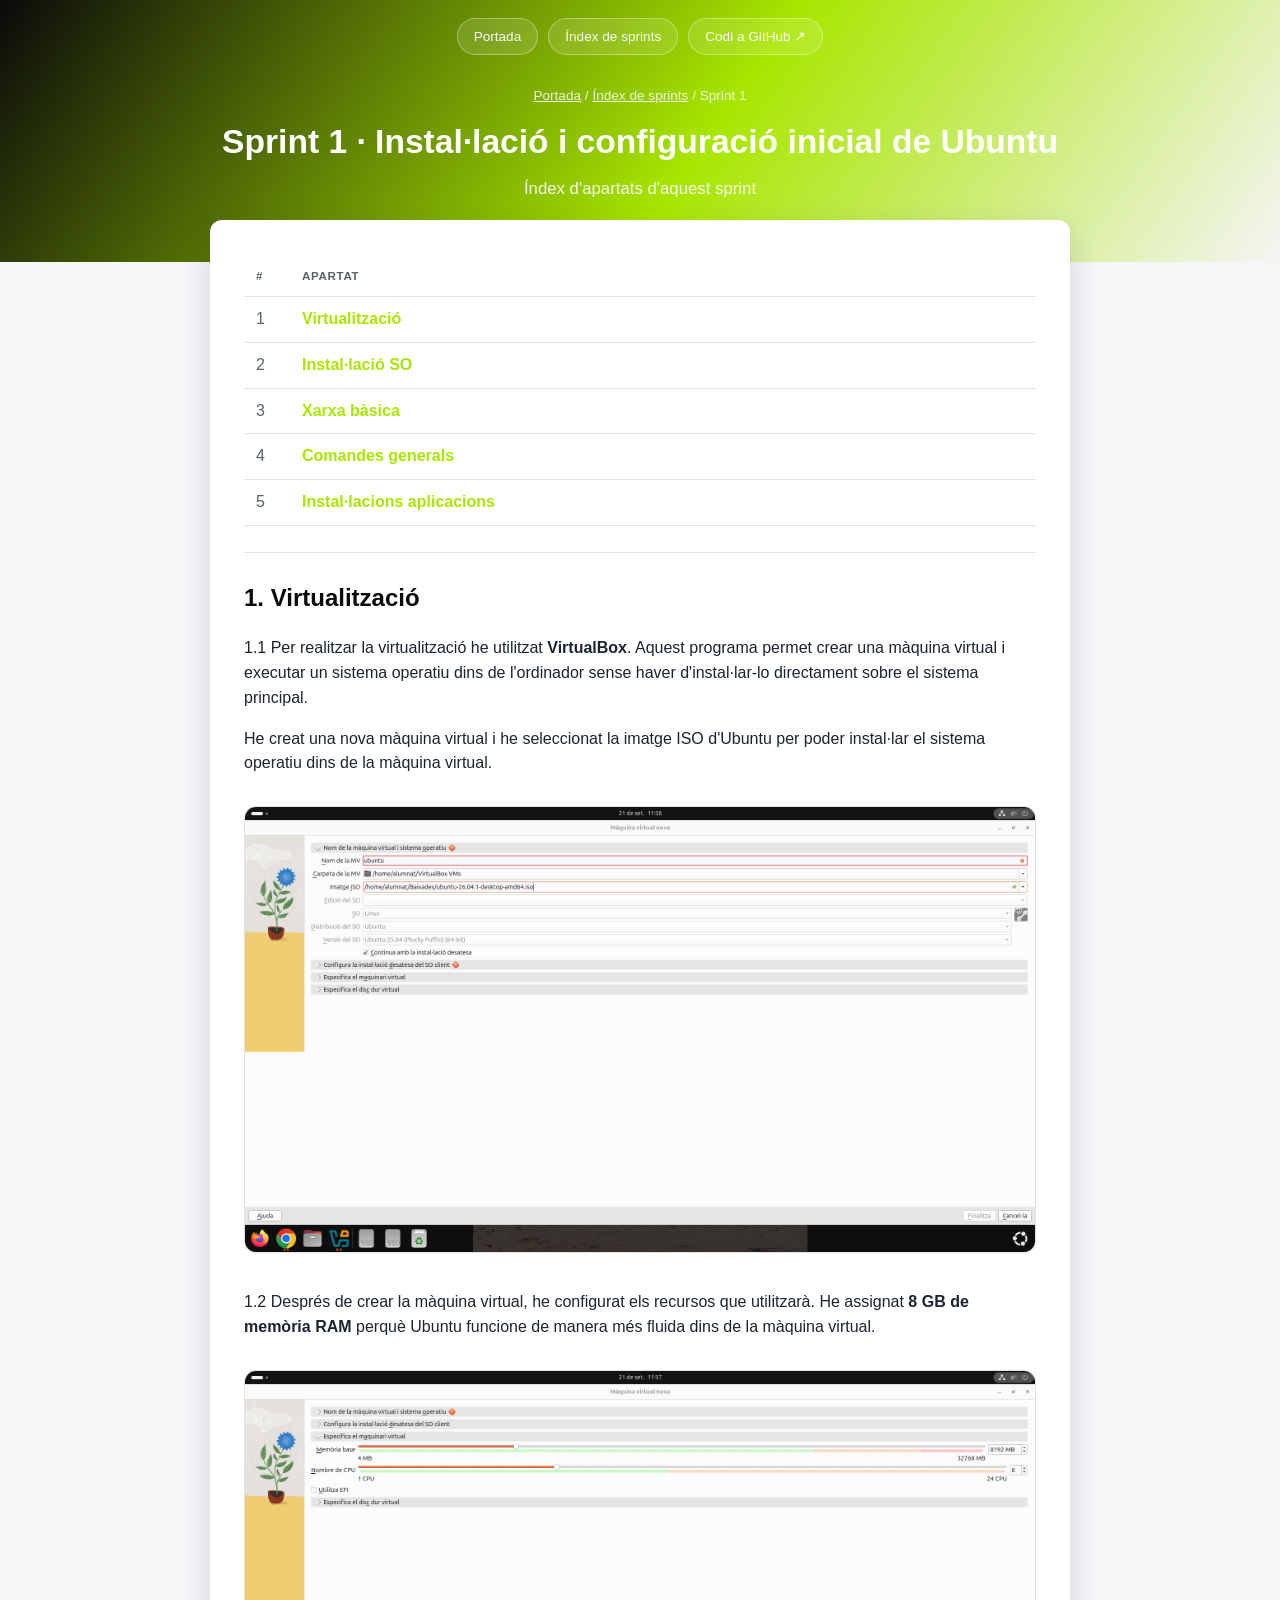
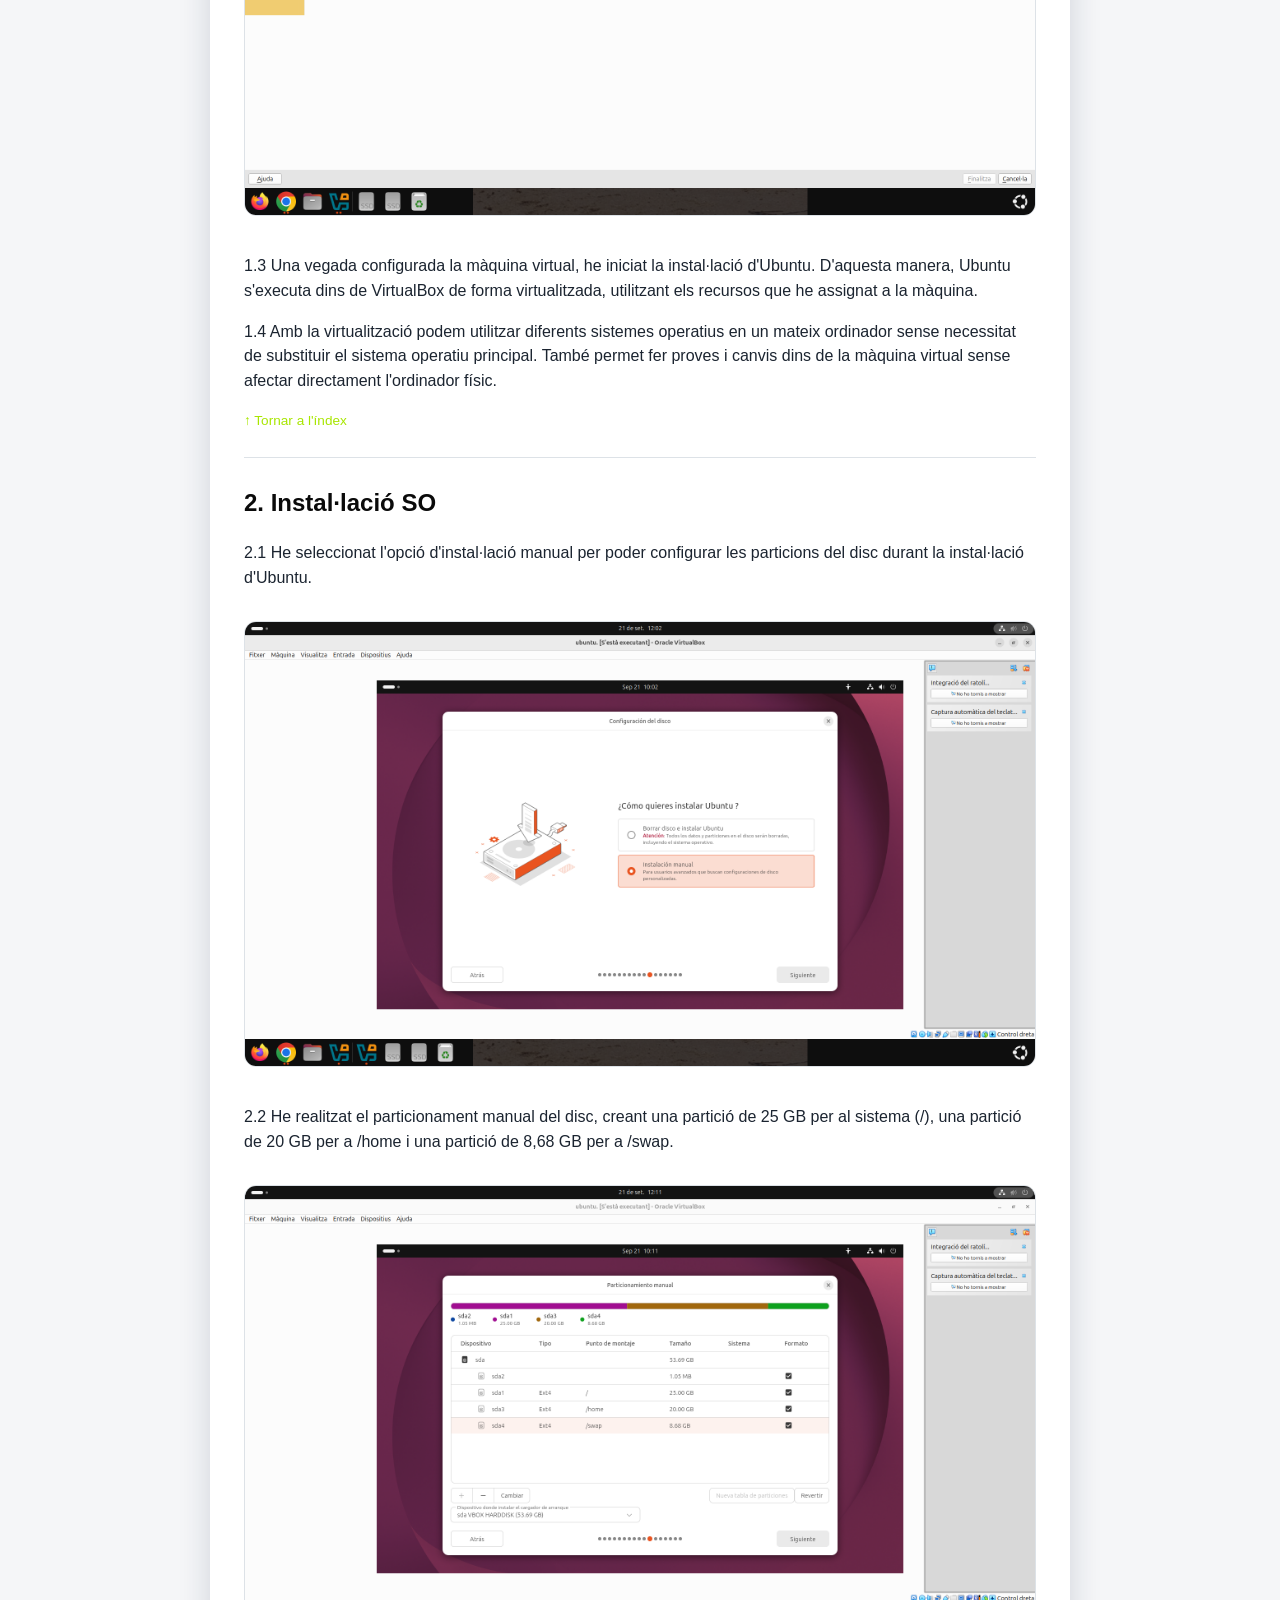
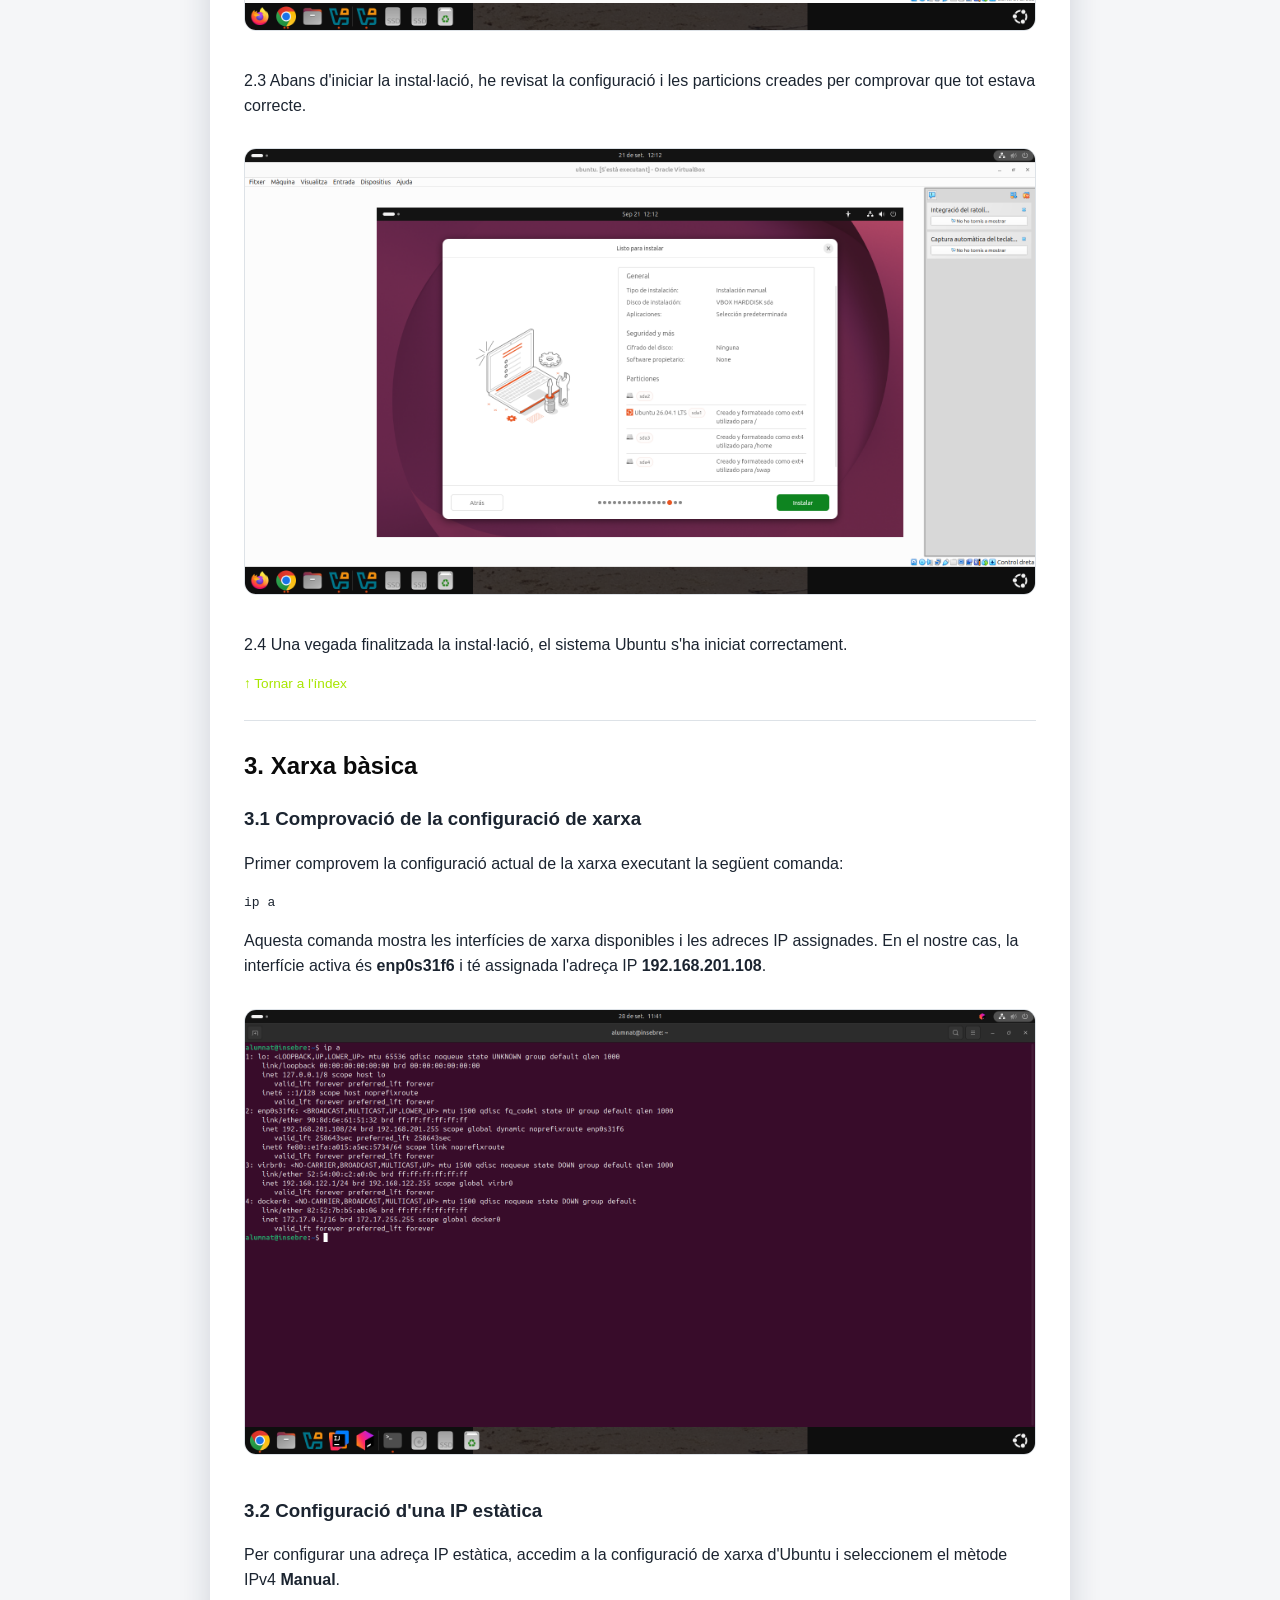
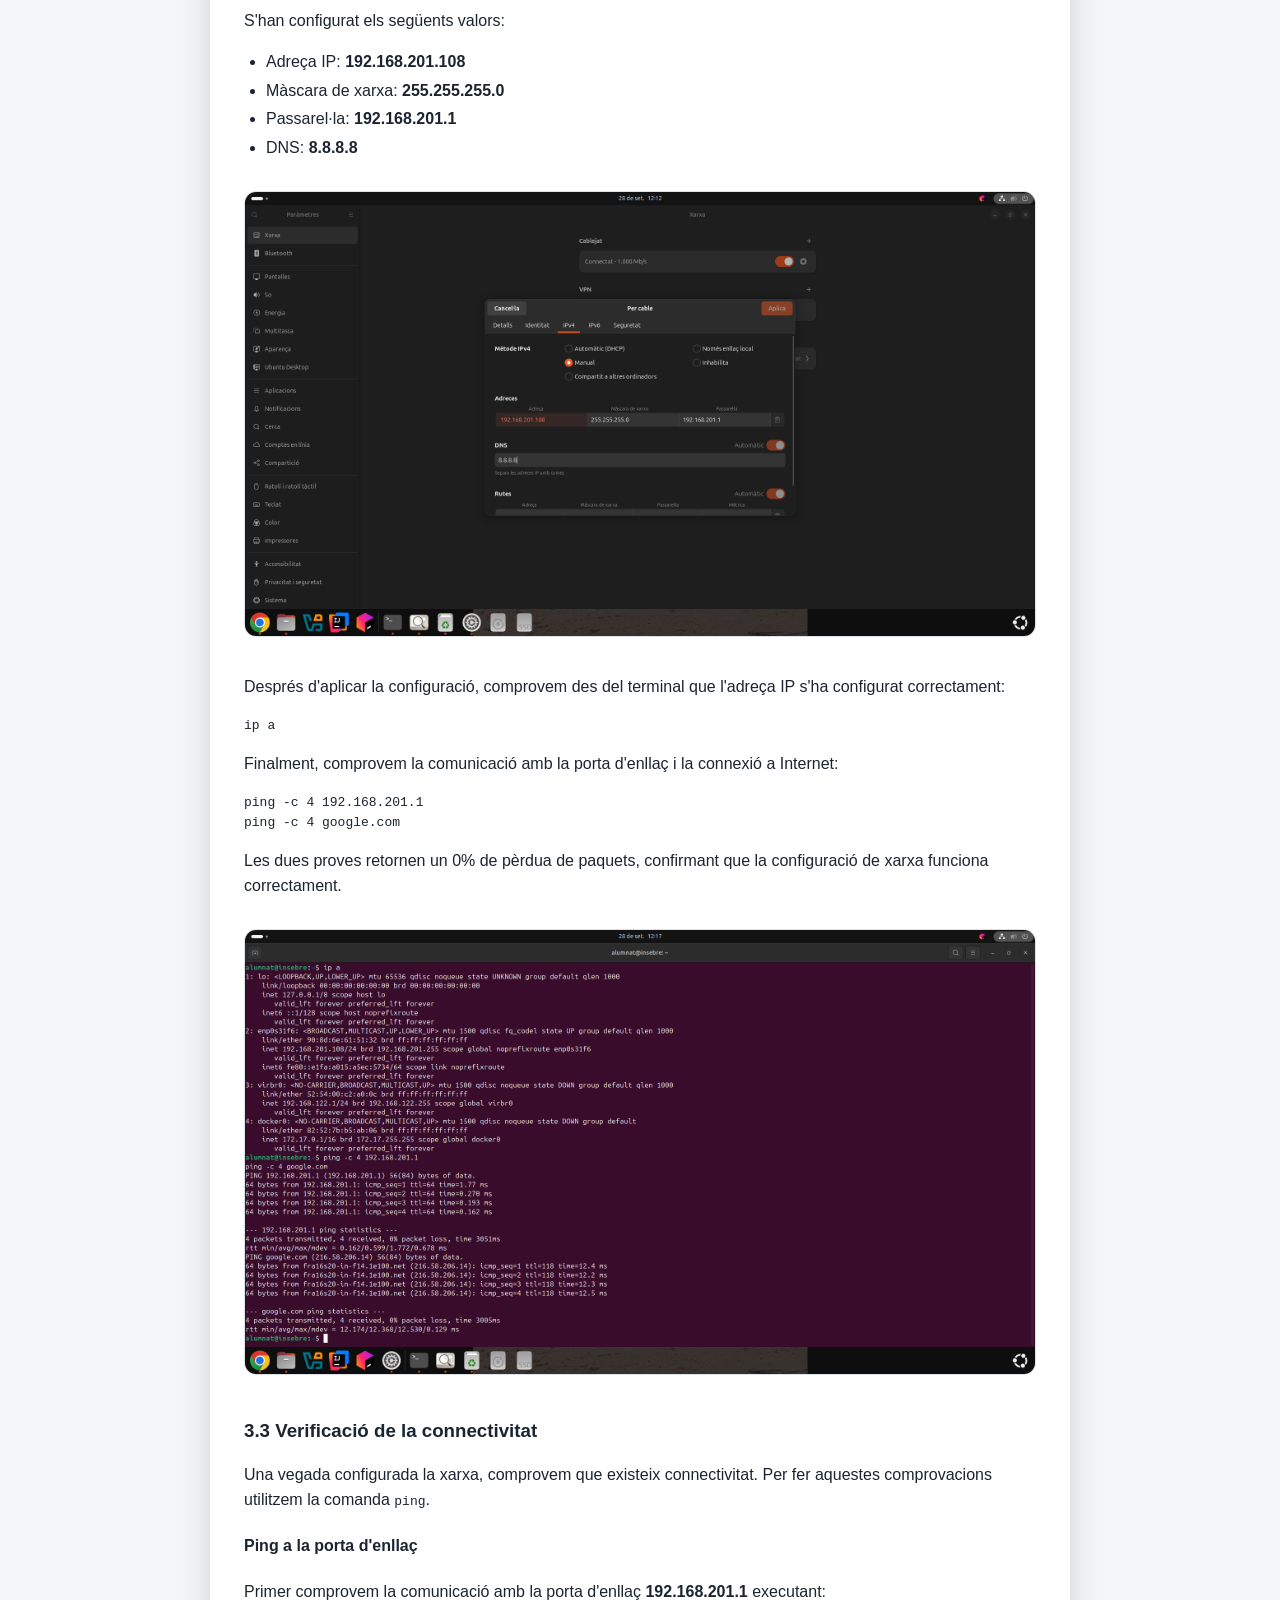
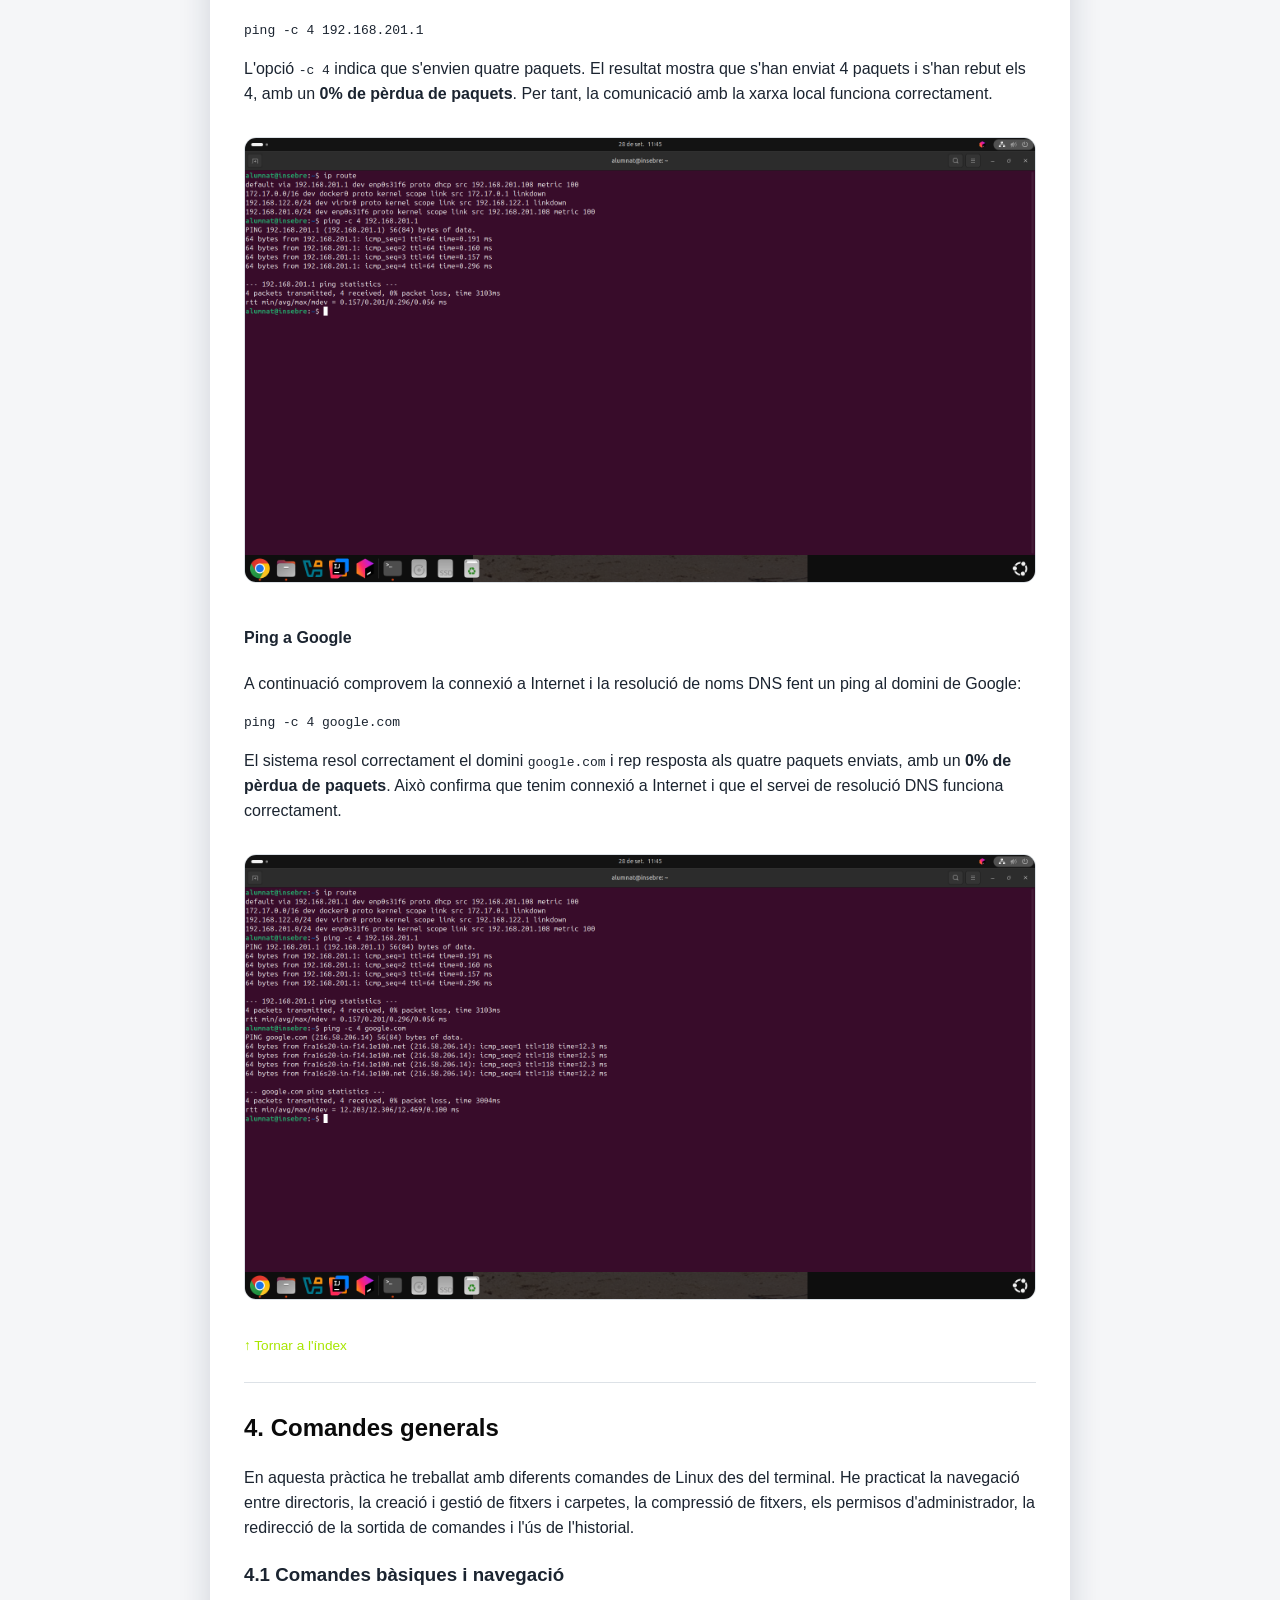
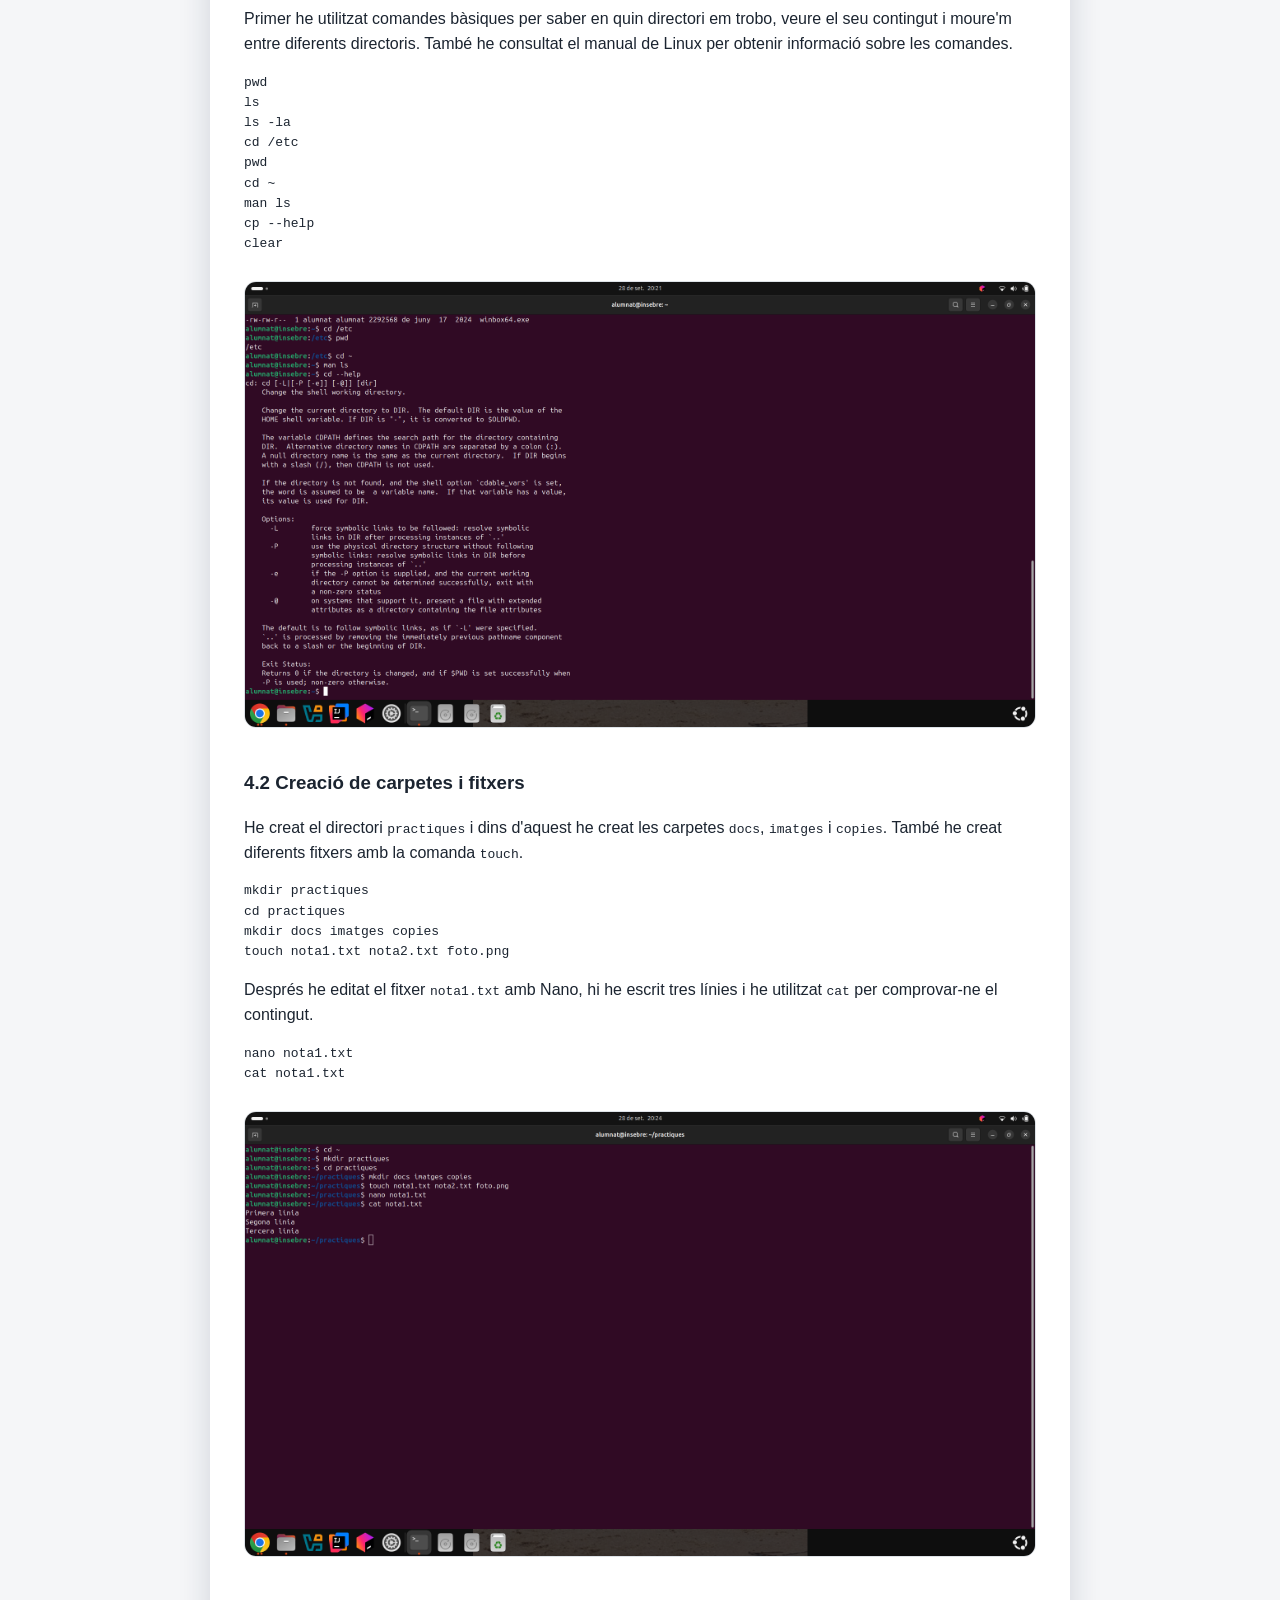
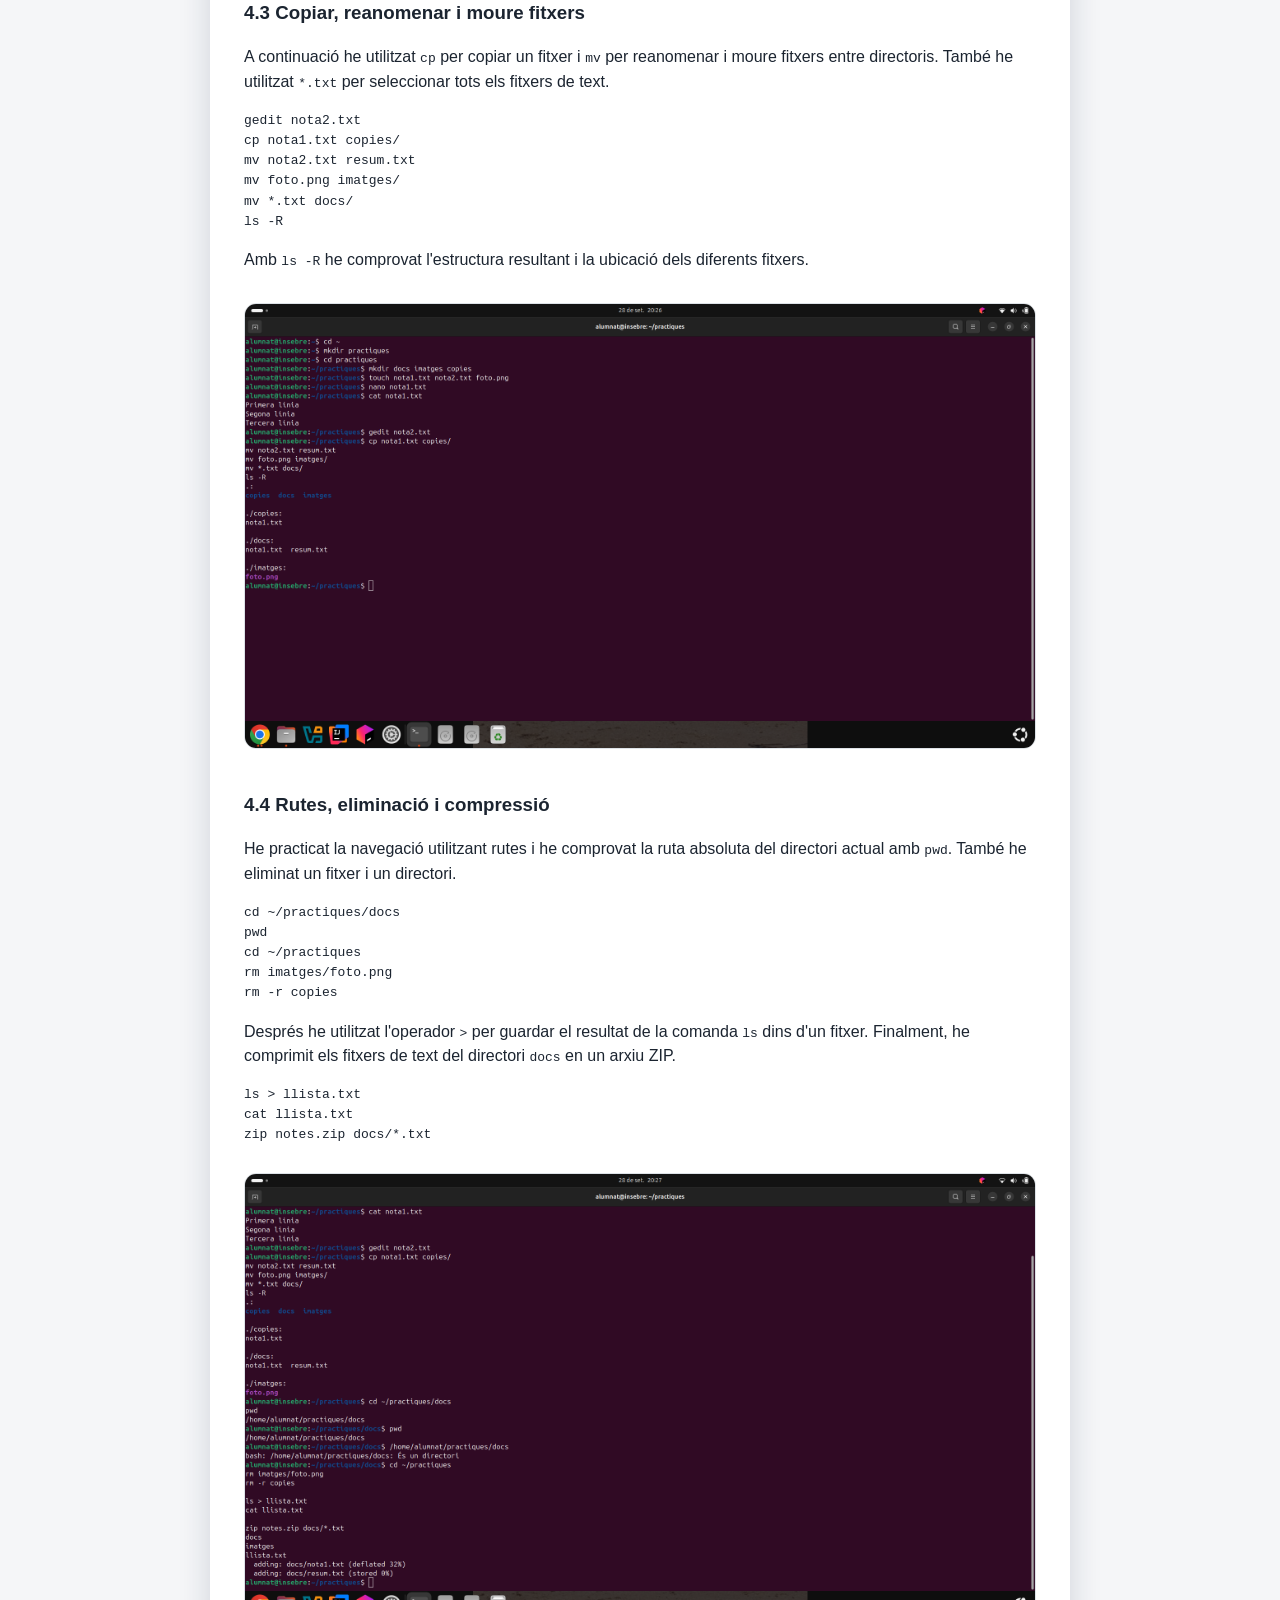
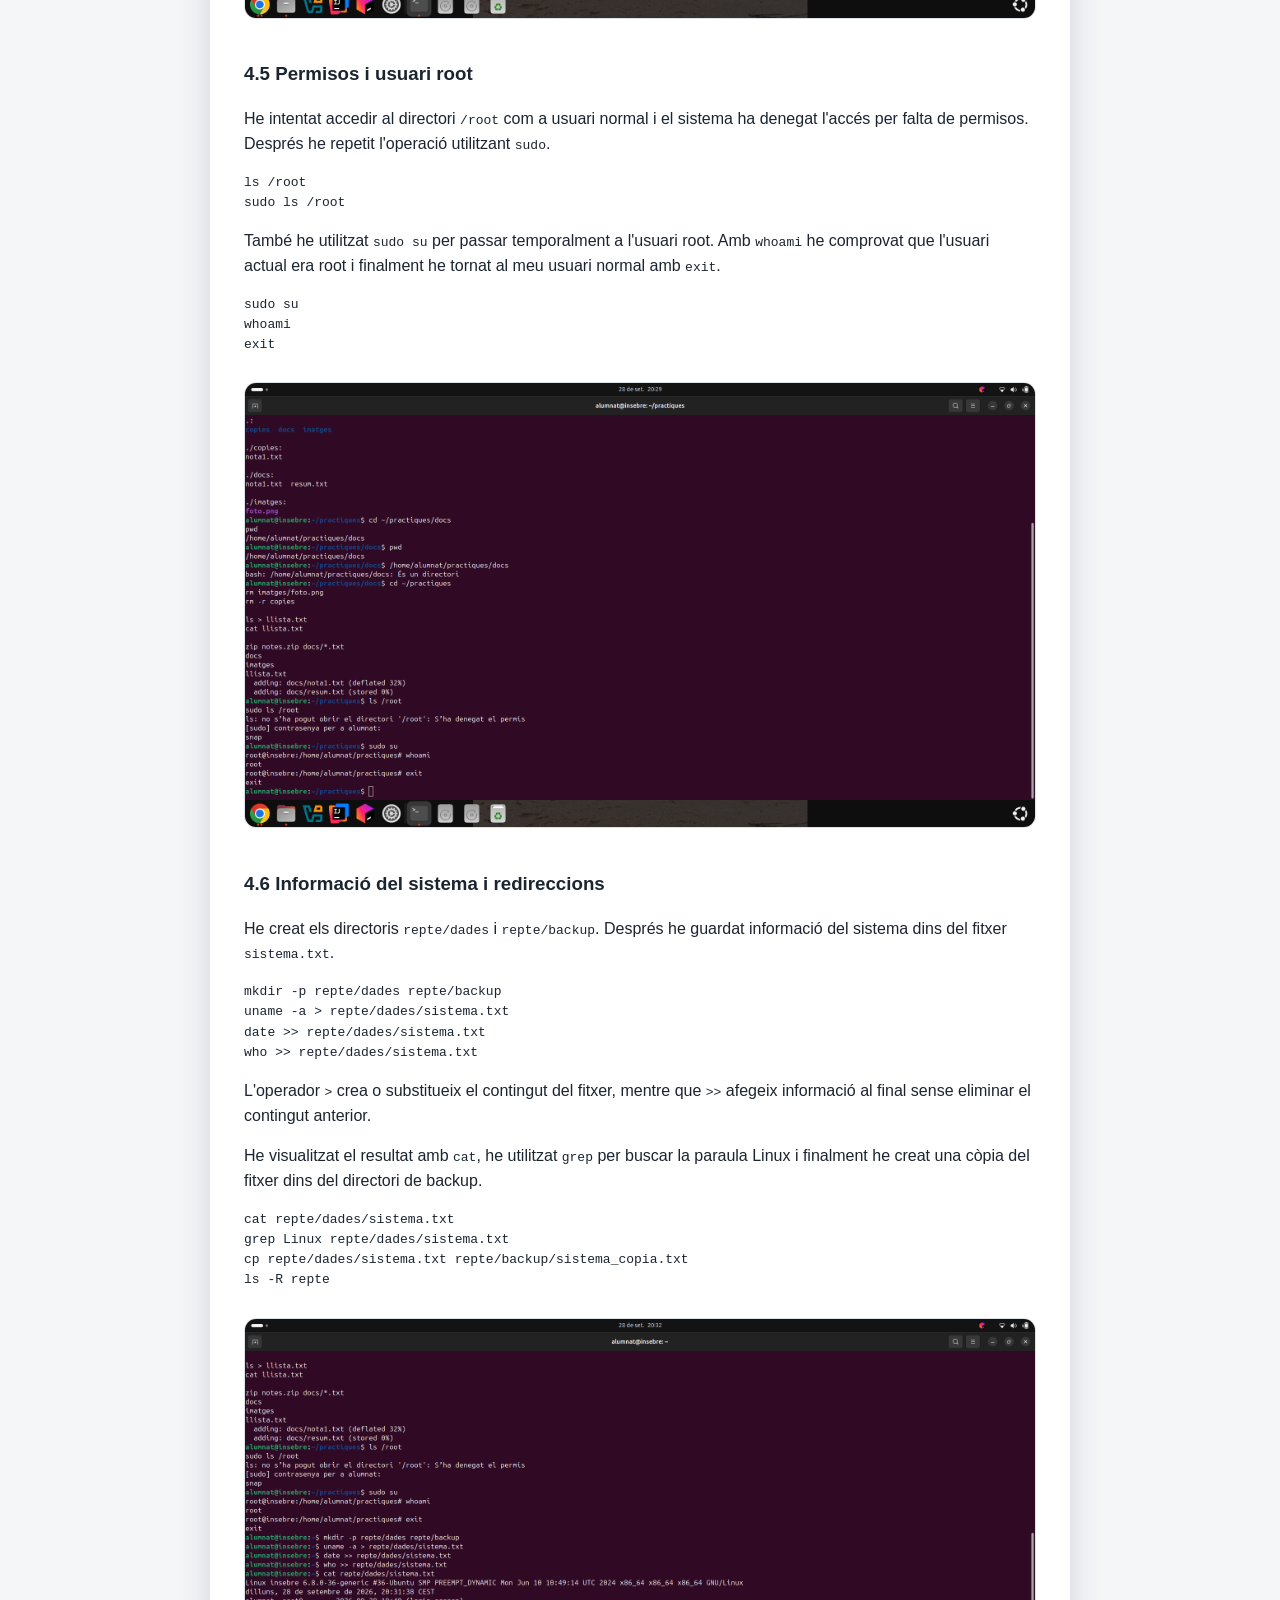
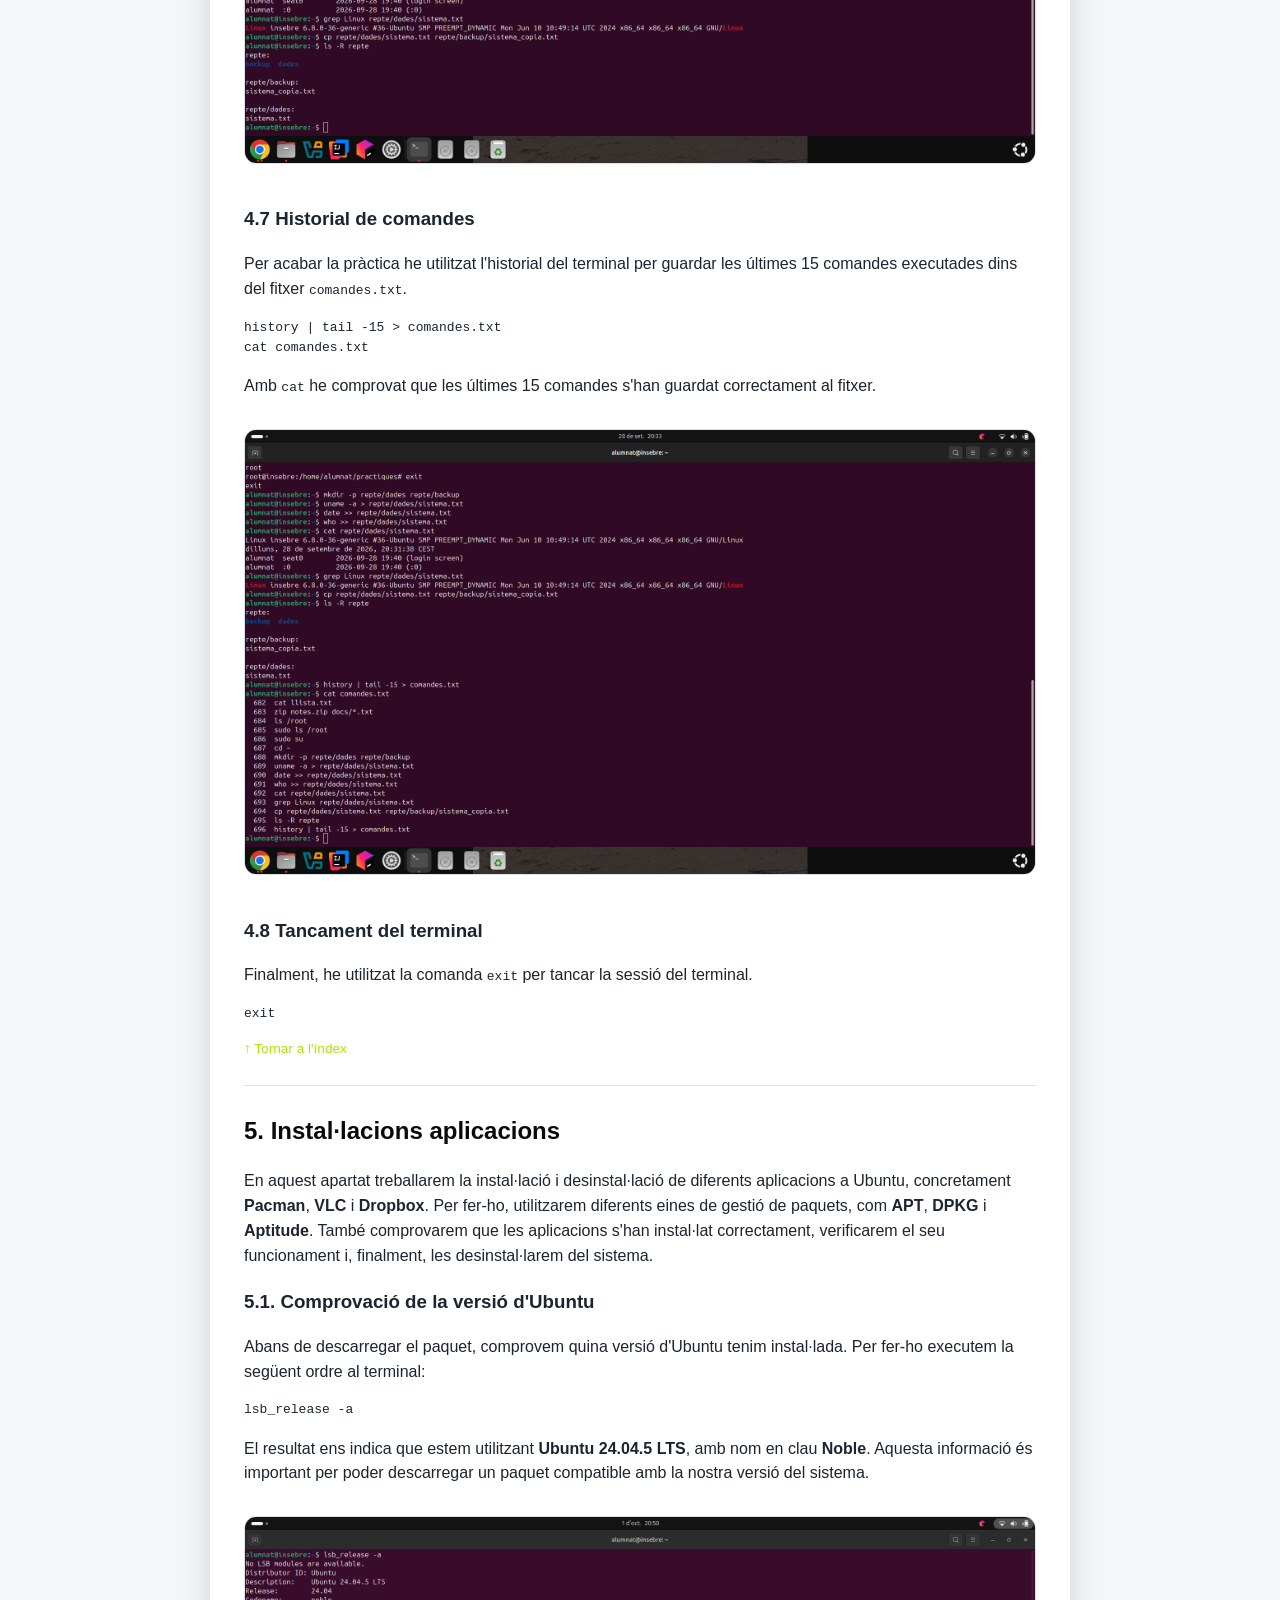
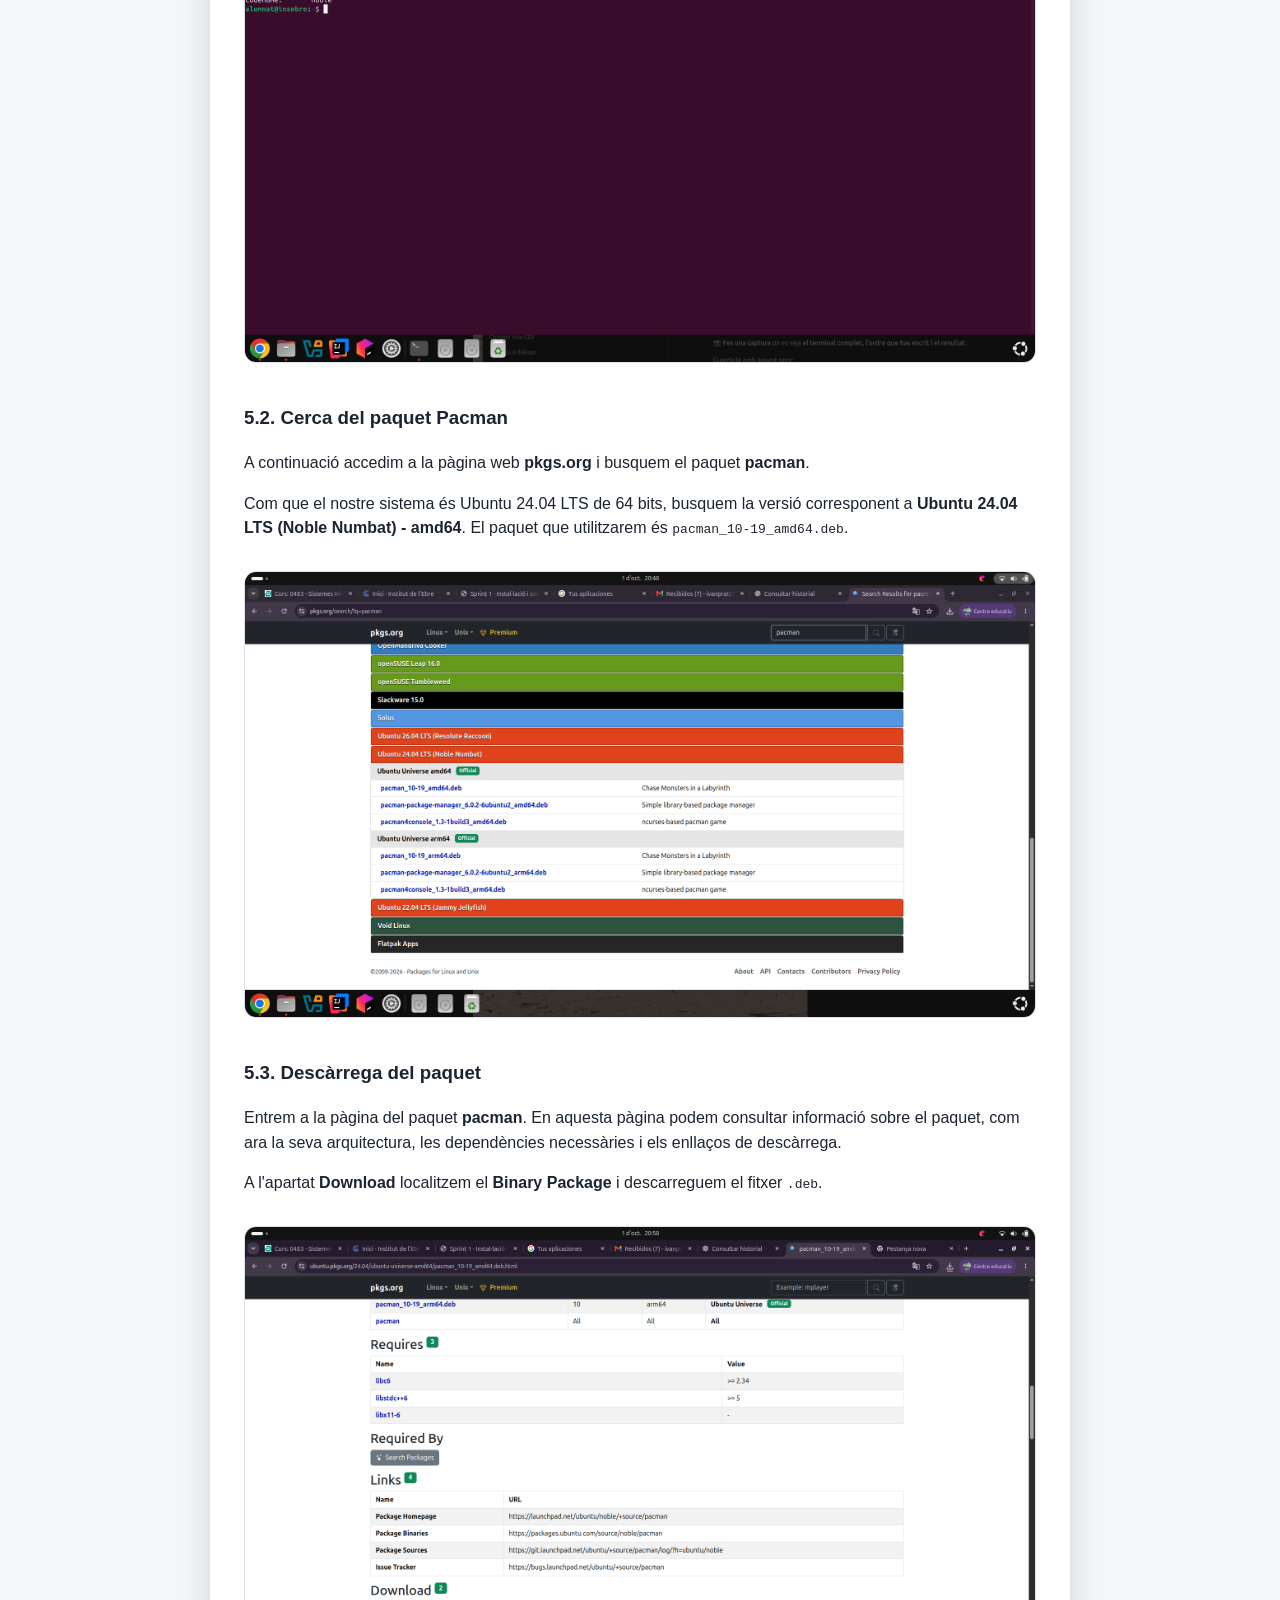
==== commit 3cfa9ddb: "Update header title for Sprint 1 page" ====
--- a/sprint1/index.html
+++ b/sprint1/index.html
@@ -22,7 +22,7 @@
       Sprint 1
     </p>
 
-    <h1>Sprint 1 · Instal·lació i configuració inicial</h1>
+    <h1>Sprint 1 · Instal·lació i configuració inicial de Ubuntu</h1>
     <p class="subtitol">Índex d'apartats d'aquest sprint</p>
   </div>
 </header>
